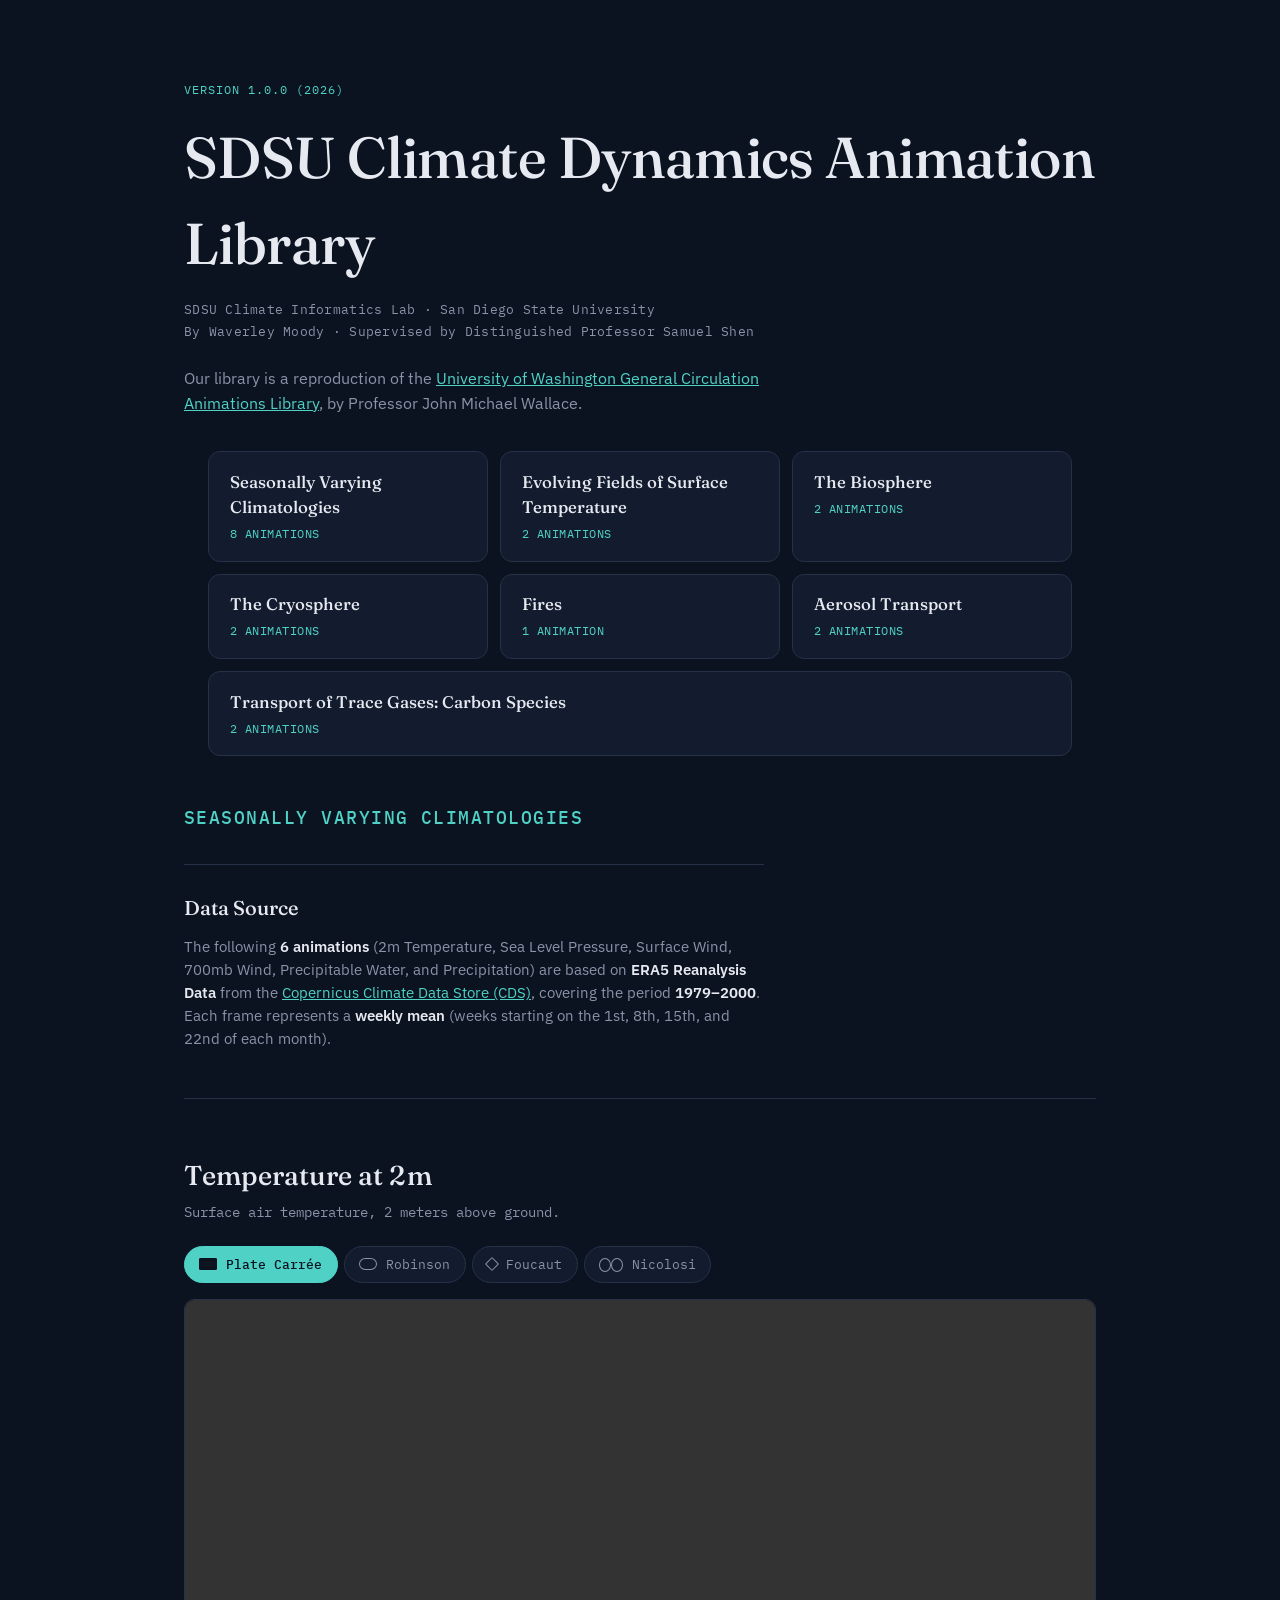
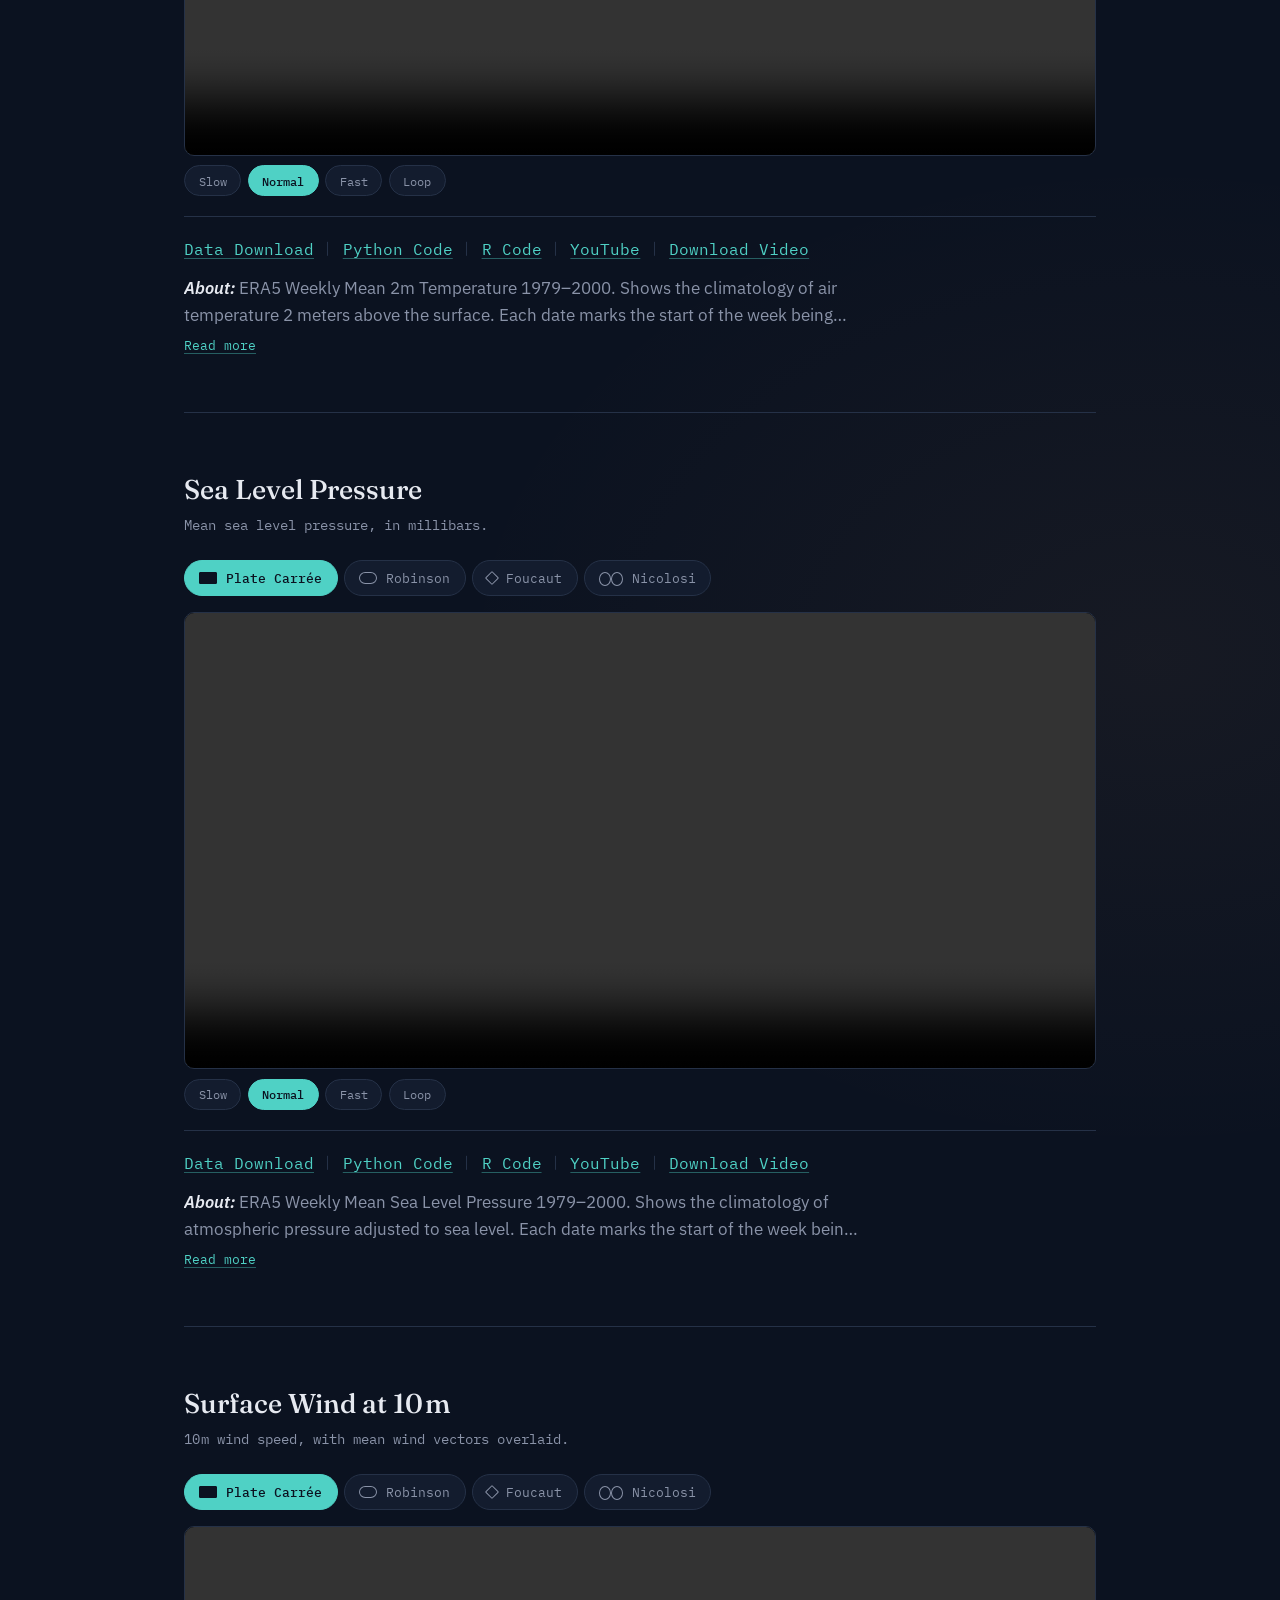
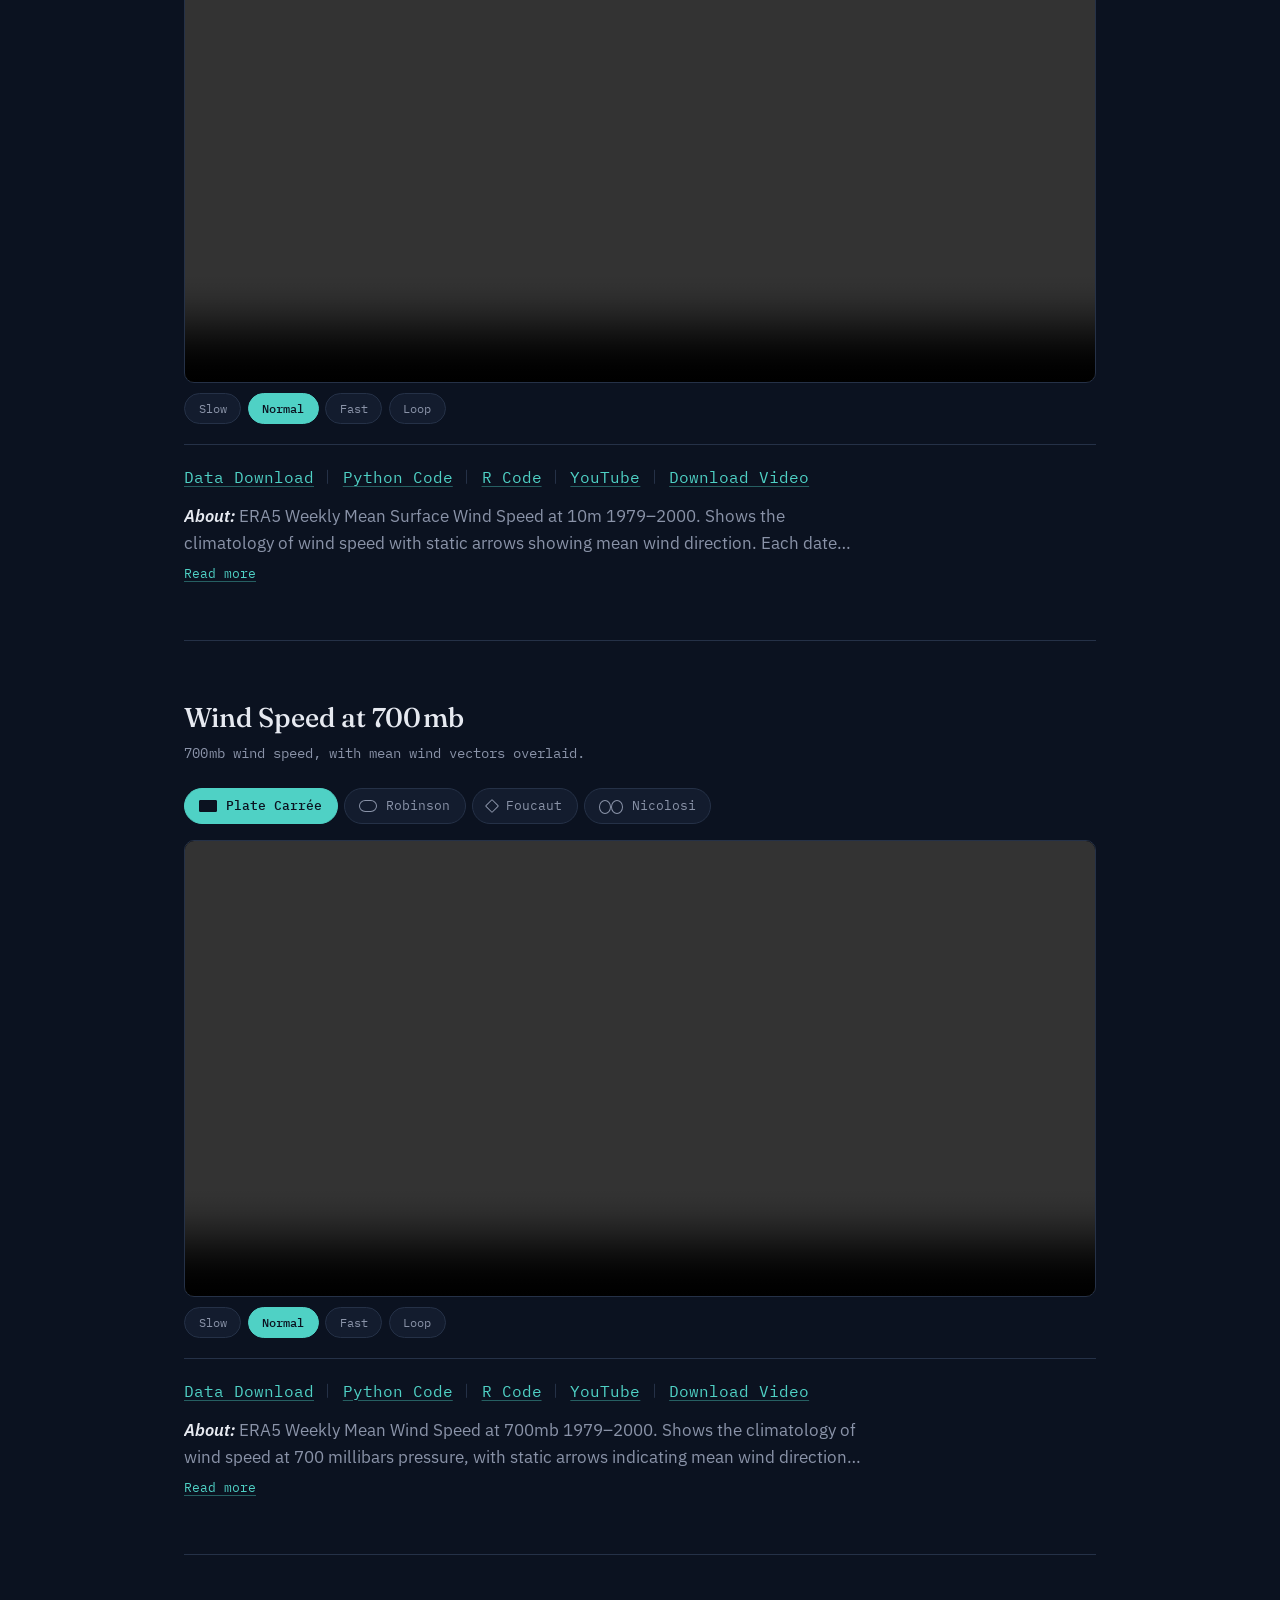
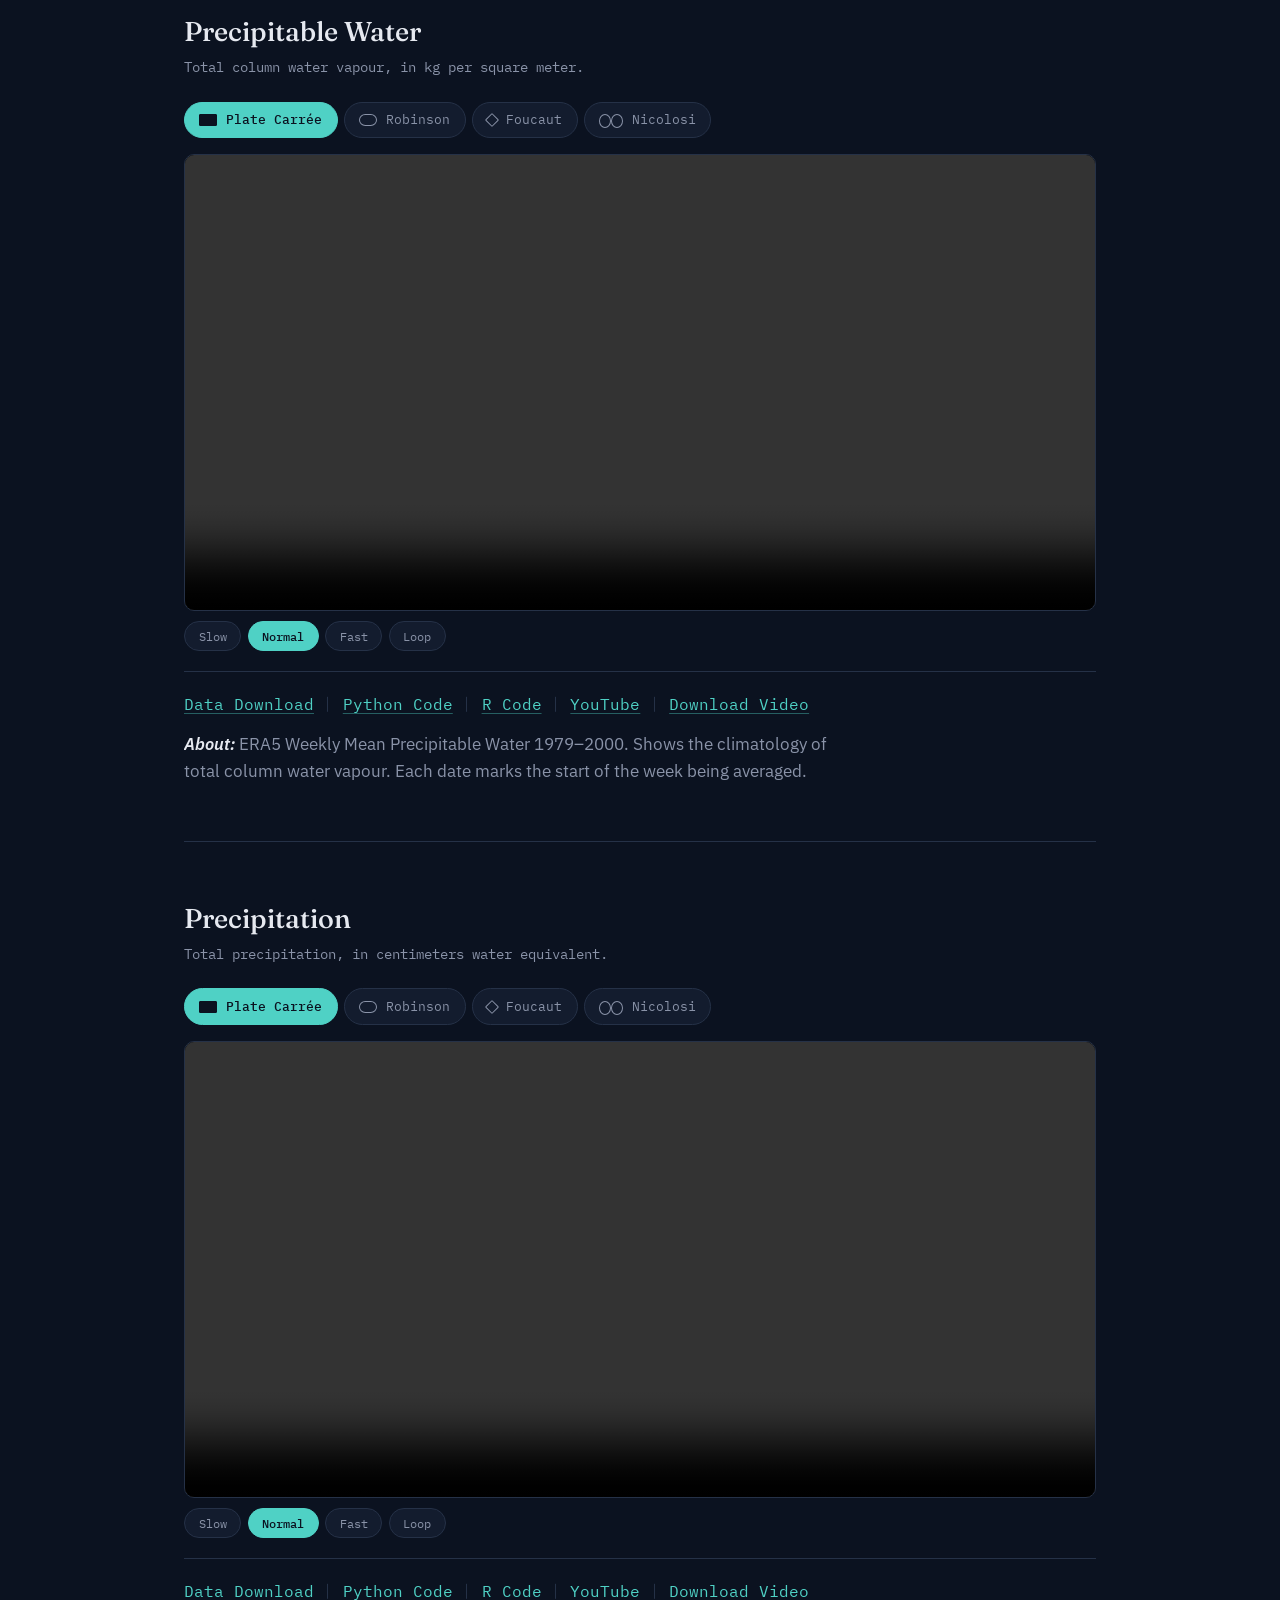
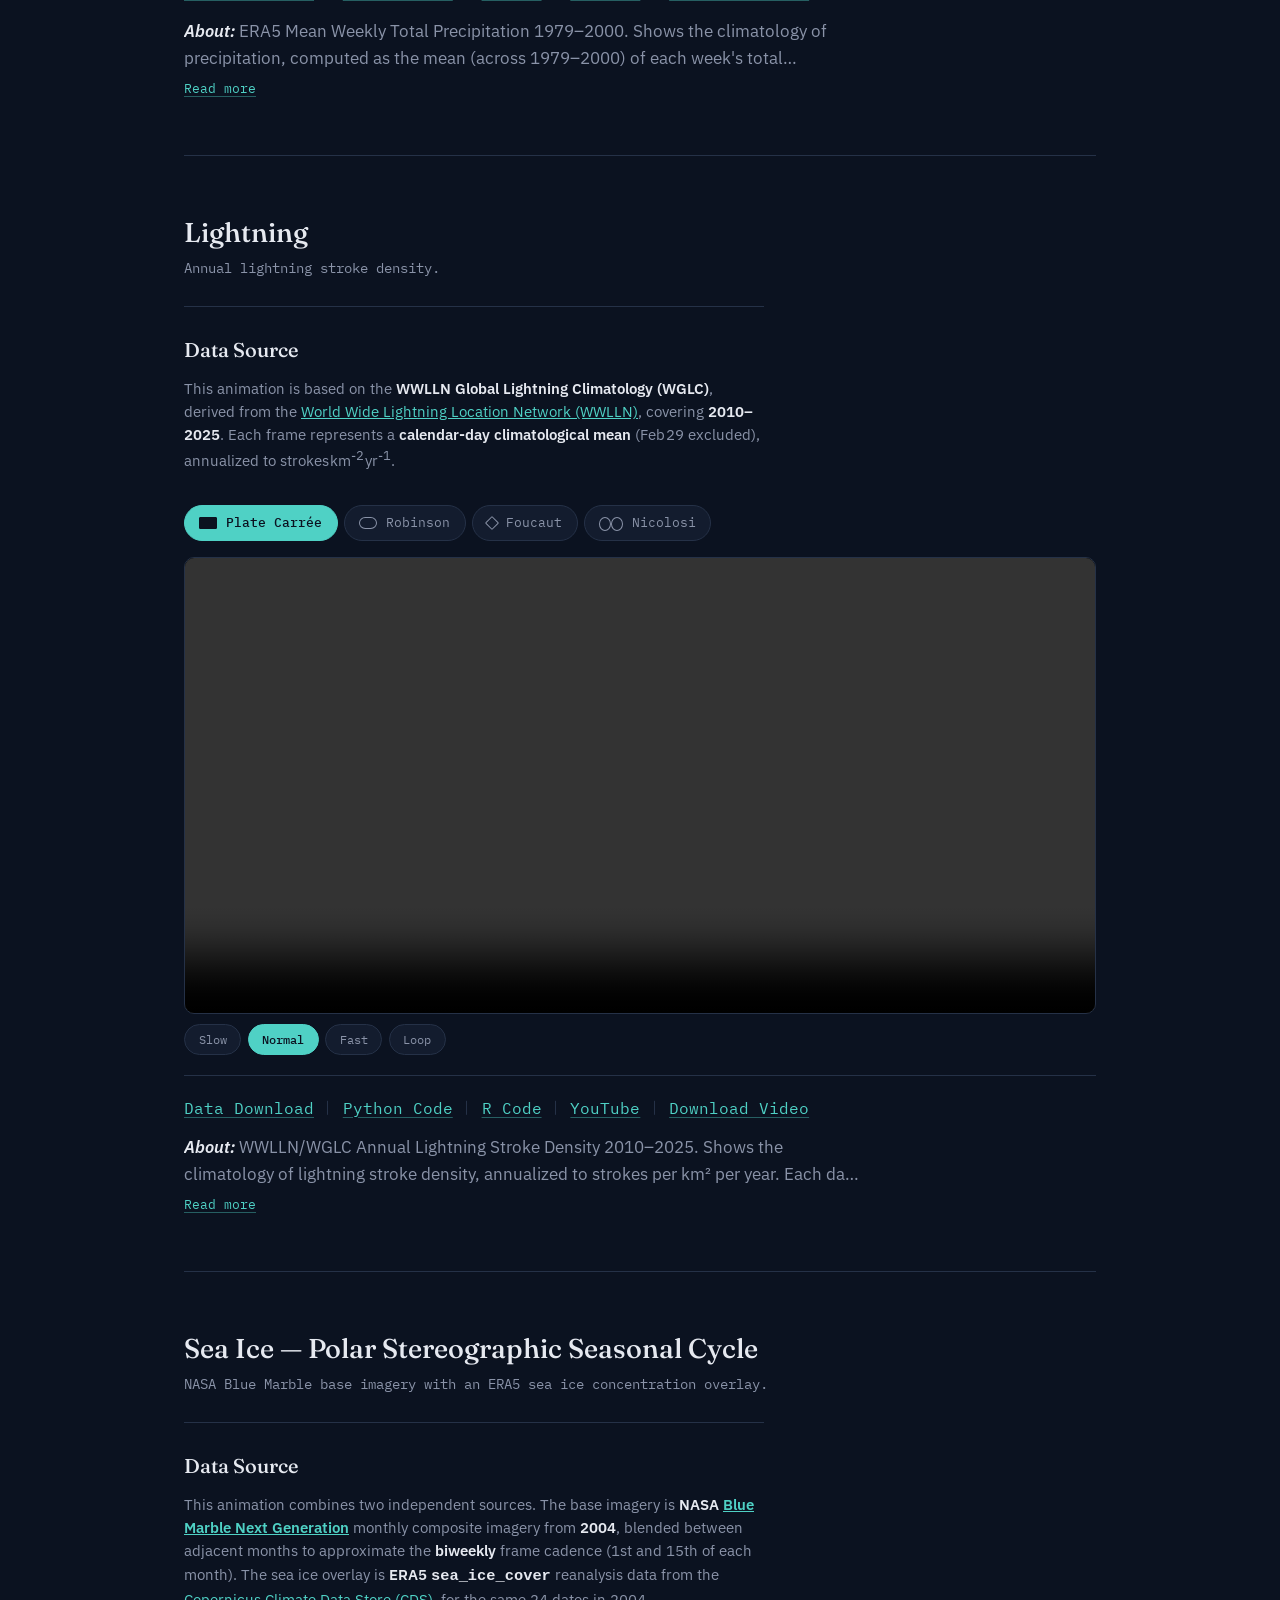
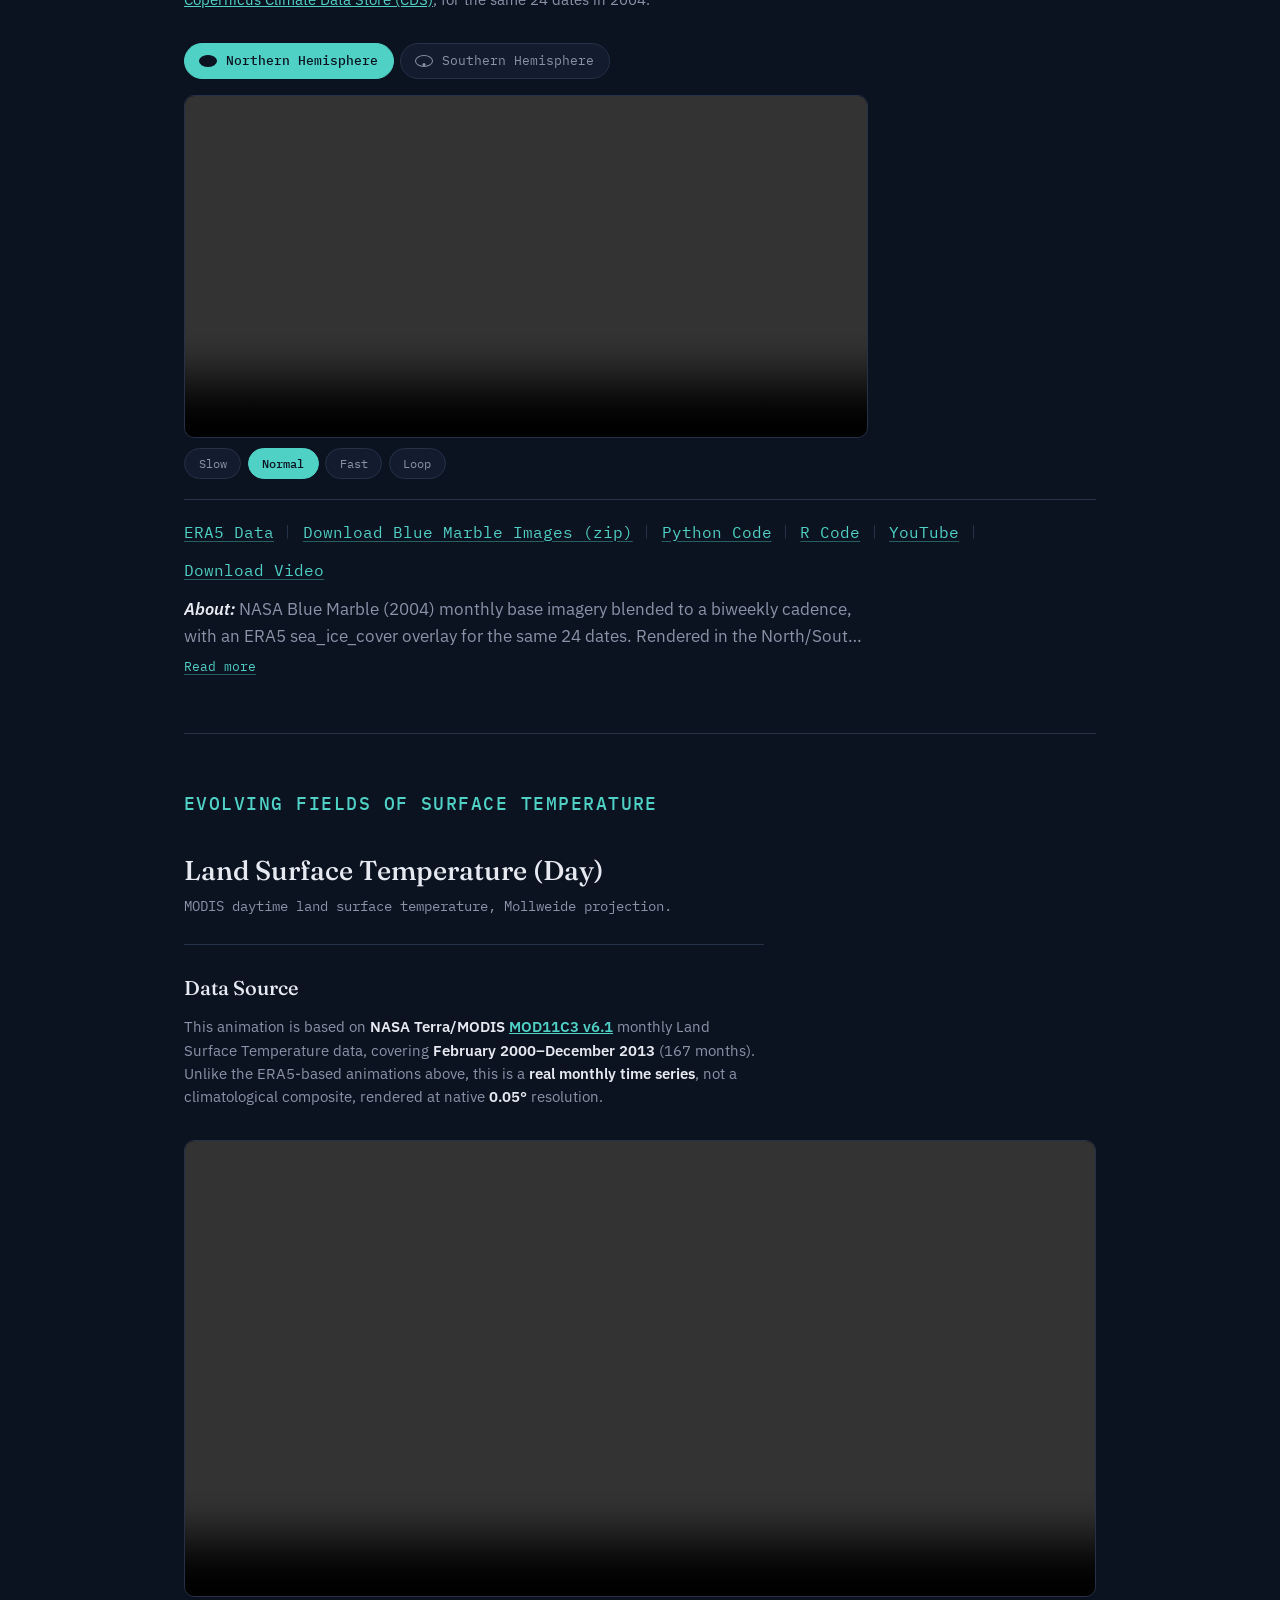
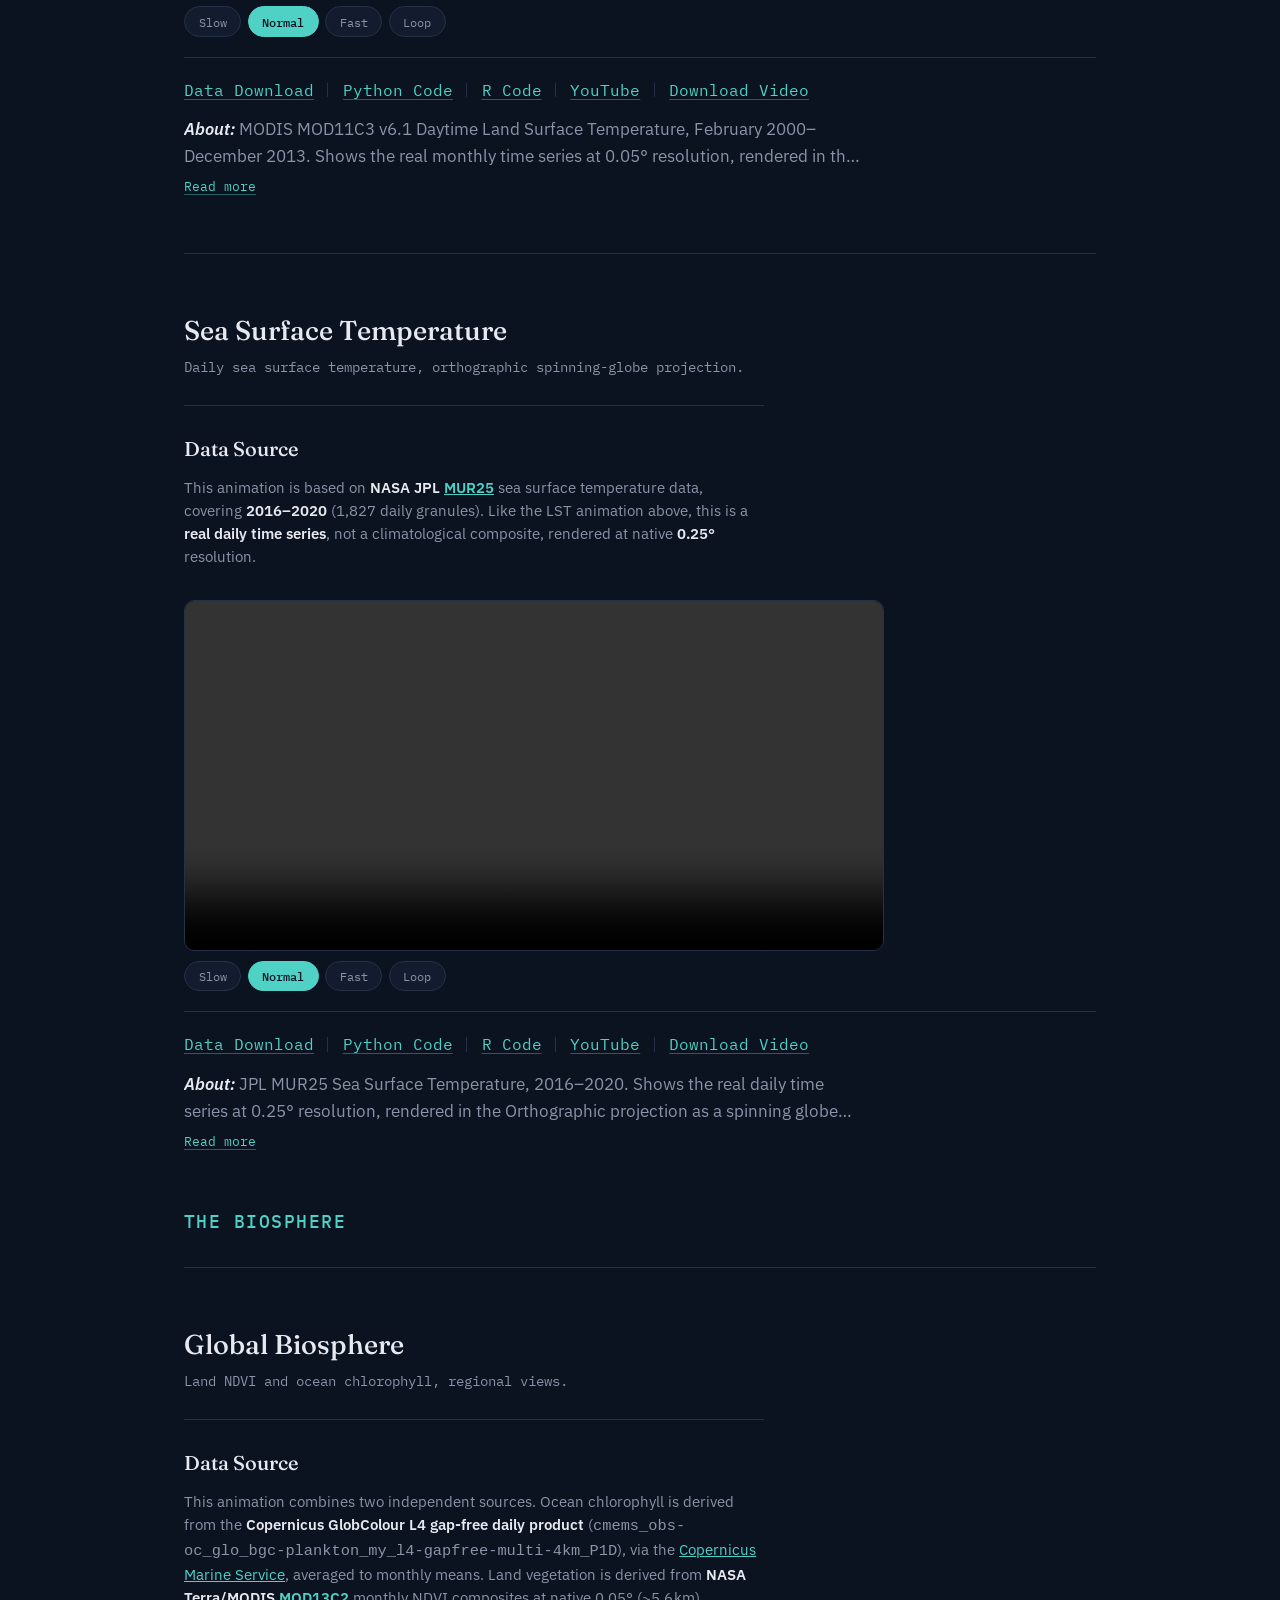
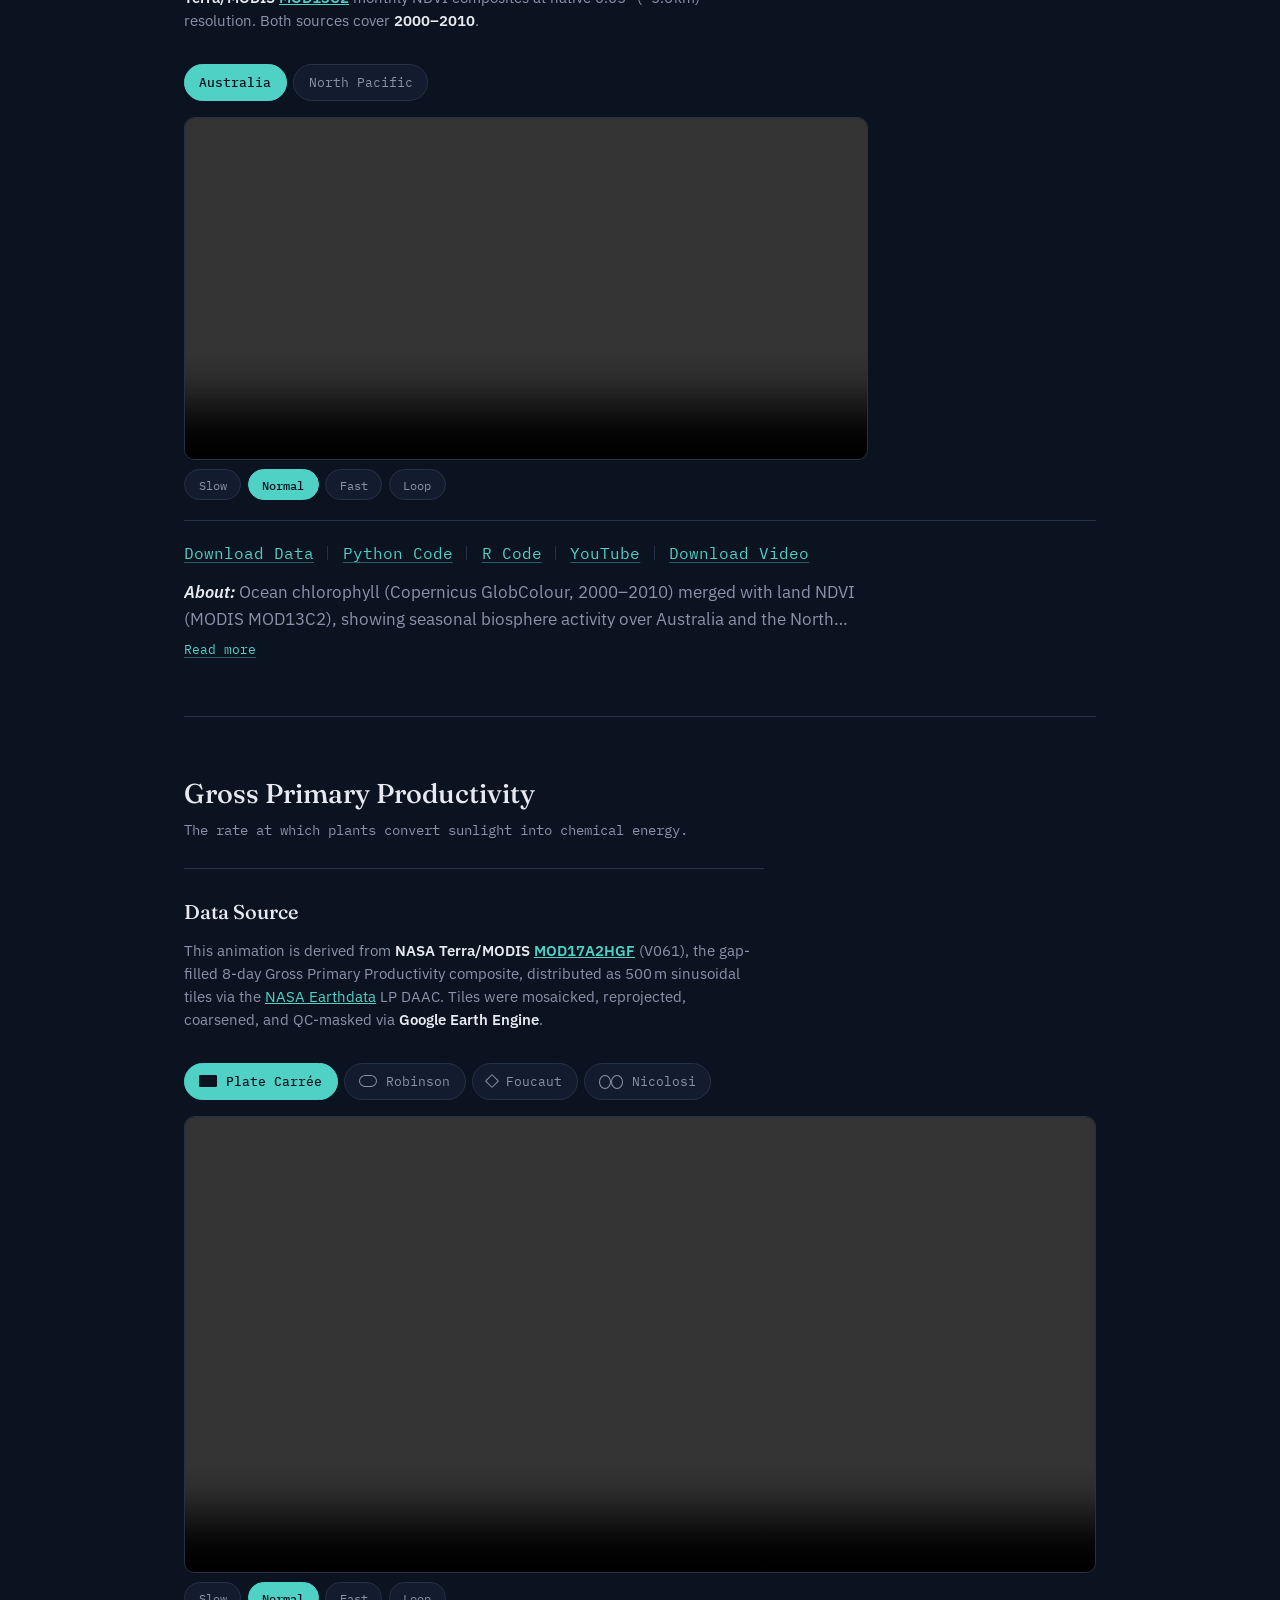
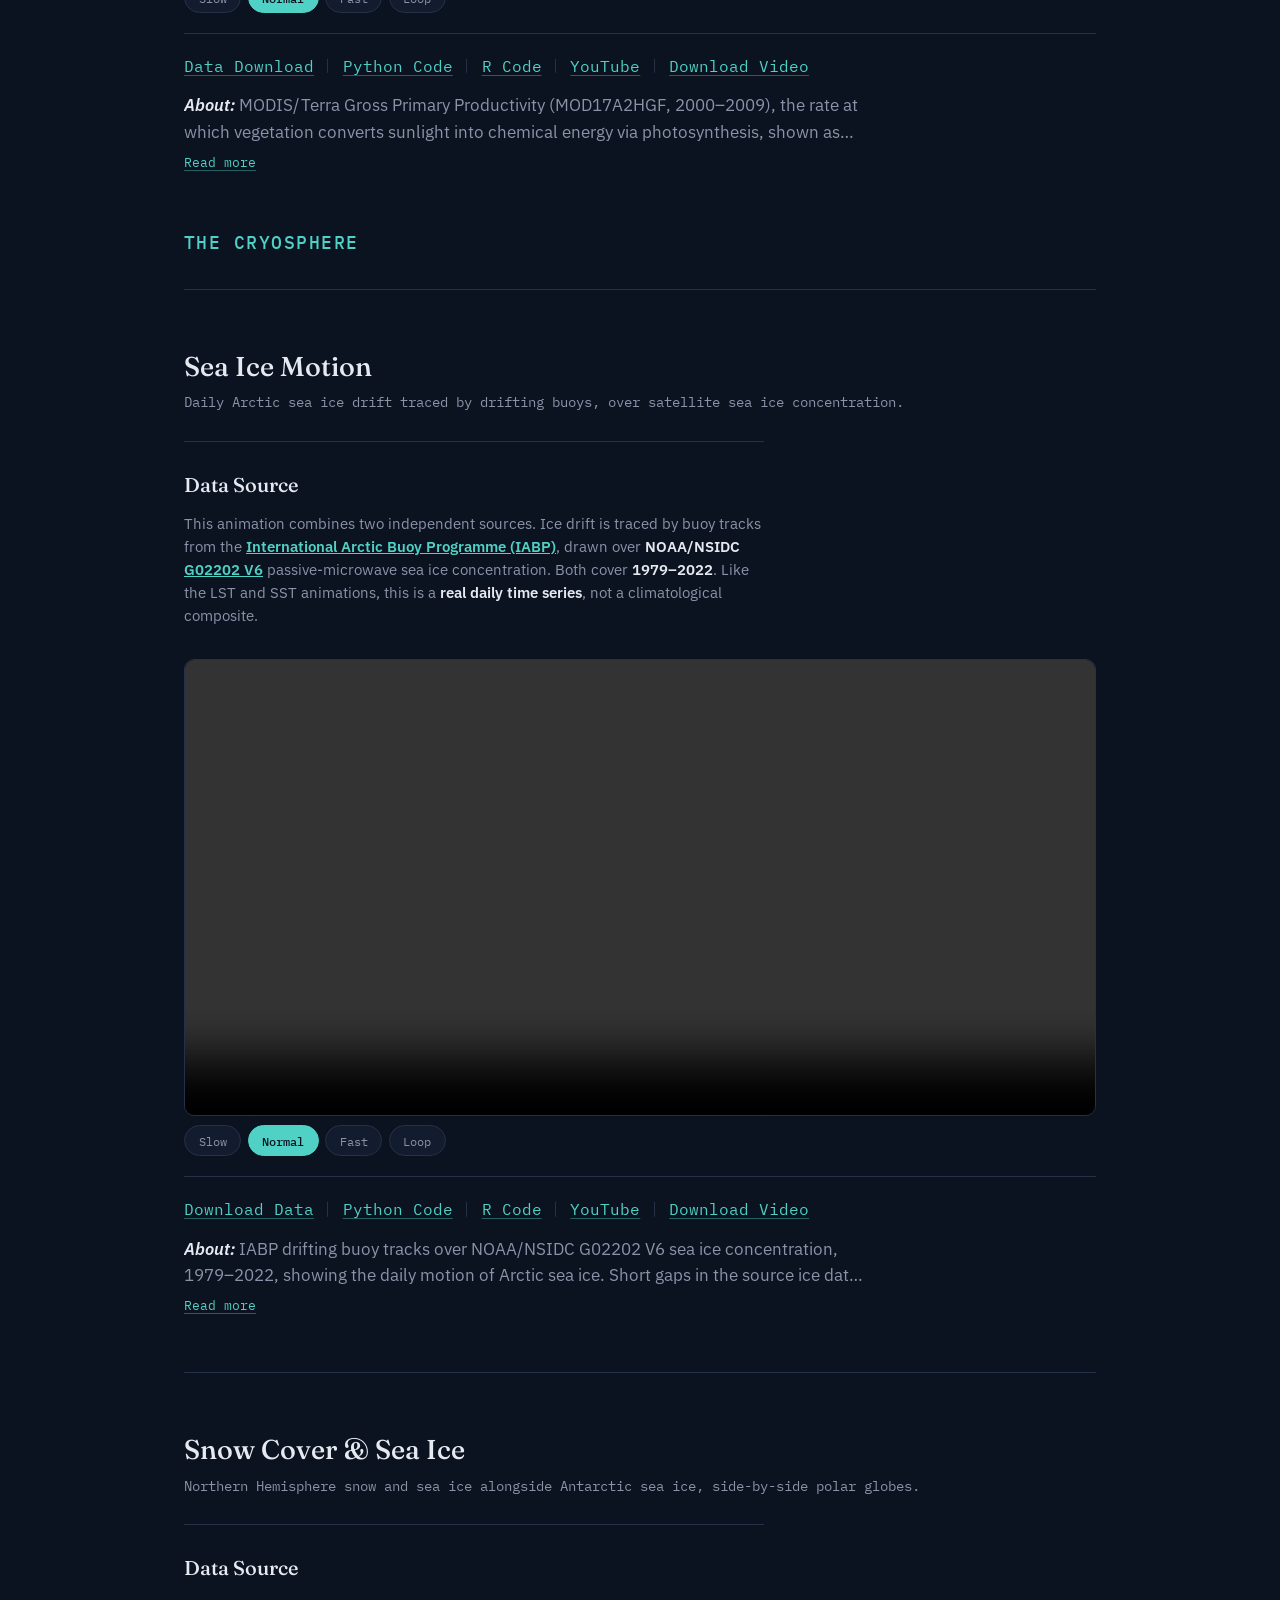
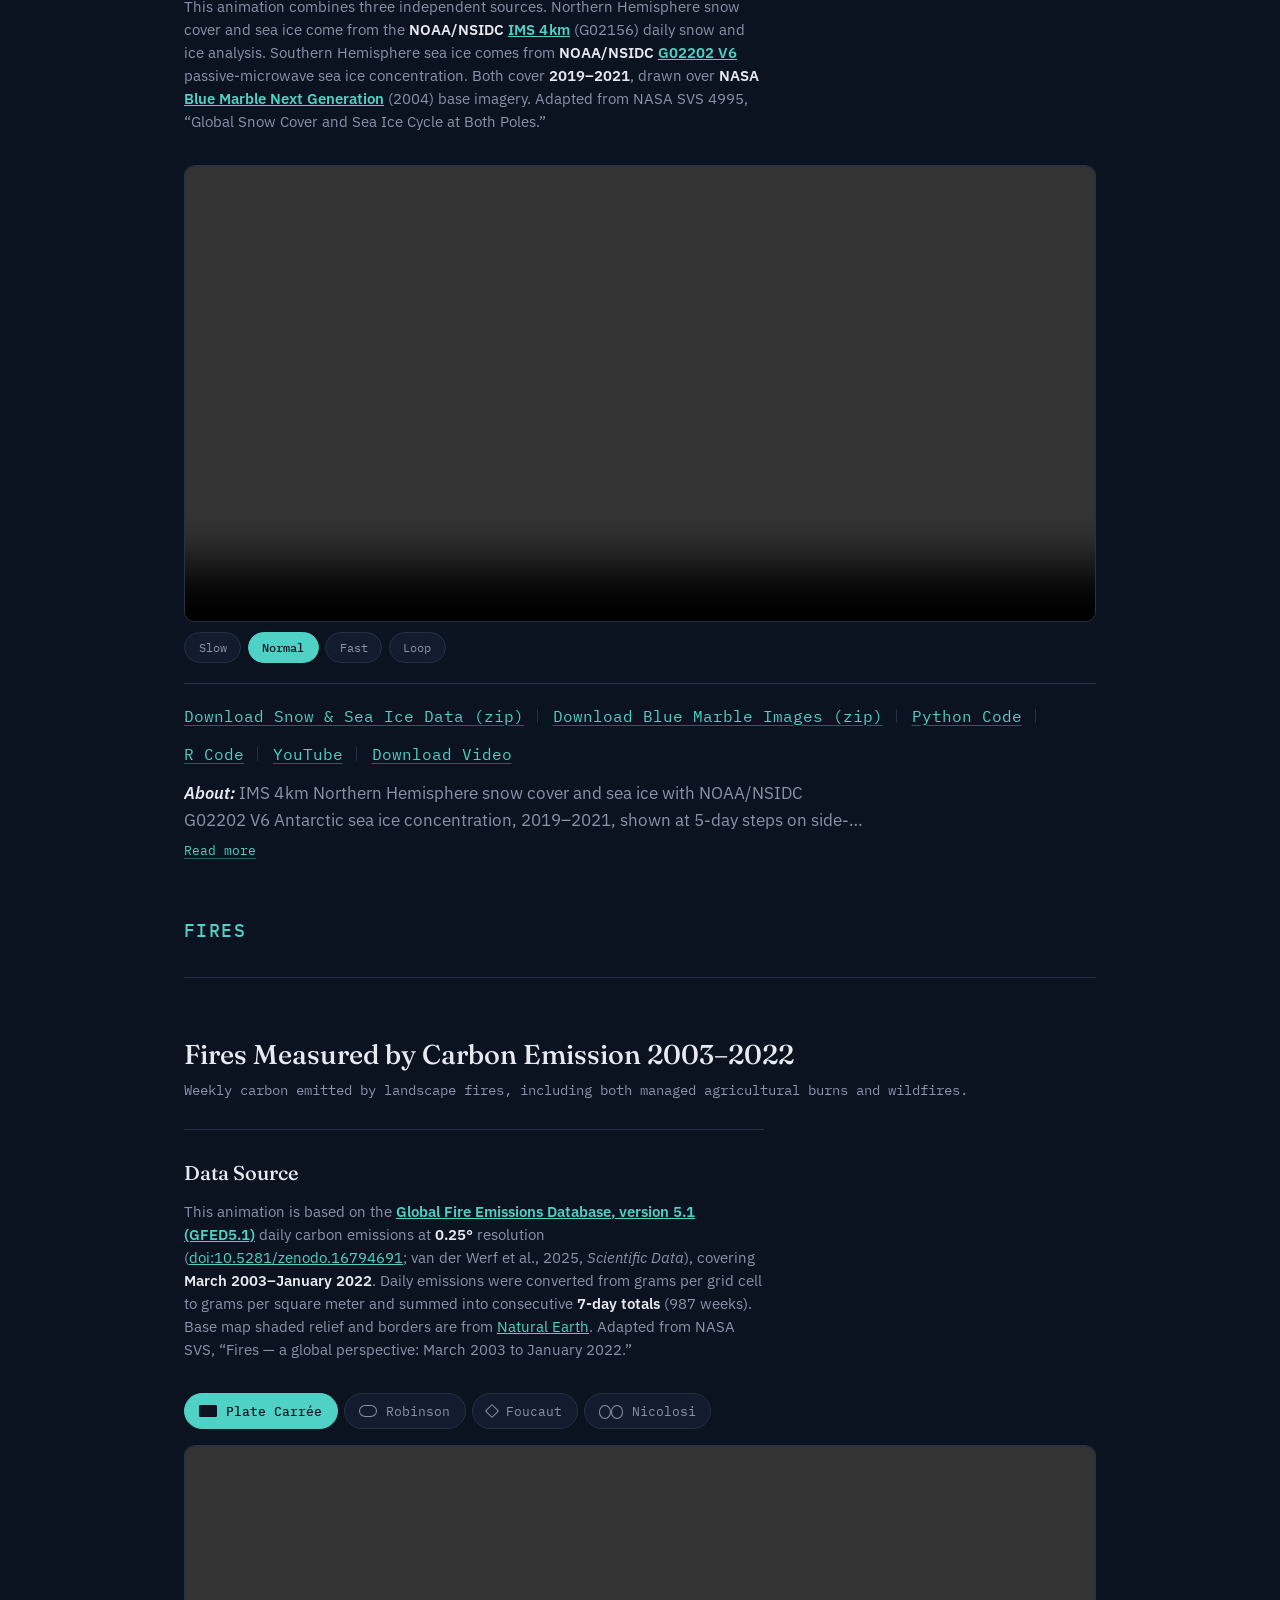
==== docs/index.html @ e5a23bd5 "Add Transport of Trace Gases: Carbon Species section with Arctic CO and CO Dec 2006; placeholders fo" ====
<!DOCTYPE html>
<html lang="en">
<head>
<meta charset="UTF-8">
<meta name="viewport" content="width=device-width, initial-scale=1.0">
<title>SDSU Animation Library</title>
<link rel="preconnect" href="https://fonts.googleapis.com">
<link rel="preconnect" href="https://fonts.gstatic.com" crossorigin>
<link href="https://fonts.googleapis.com/css2?family=Fraunces:opsz,wght@9..144,400;9..144,500;9..144,600&family=IBM+Plex+Mono:wght@400;500&family=IBM+Plex+Sans:wght@400;500&display=swap" rel="stylesheet">
<link rel="stylesheet" href="style.css">
</head>
<body>

<header class="site-header">
  <p class="eyebrow">Version 1.0.0 (2026)</p>
  <h1>SDSU Climate Dynamics Animation Library</h1>
  <p class="credits">
    <span>SDSU Climate Informatics Lab &middot; San Diego State University</span>
    <span>By Waverley Moody &middot; Supervised by Distinguished Professor Samuel Shen</span>
  </p>
  <p class="subhead">
    Our library is a reproduction of the
    <a href="https://animations.atmos.uw.edu/" target="_blank" rel="noopener">University of Washington General Circulation Animations Library</a>,
    by Professor John Michael Wallace.
  </p>

<nav class="toc-nav" aria-label="Animation categories">
  <a href="#cat-climatologies" class="toc-link">
    <span class="toc-link-label">Seasonally Varying Climatologies</span>
    <span class="toc-link-count">8 animations</span>
  </a>
  <a href="#cat-lst" class="toc-link">
    <span class="toc-link-label">Evolving Fields of Surface Temperature</span>
    <span class="toc-link-count">2 animations</span>
  </a>
  <a href="#cat-biosphere" class="toc-link">
    <span class="toc-link-label">The Biosphere</span>
    <span class="toc-link-count">2 animations</span>
  </a>
  <a href="#cat-cryosphere" class="toc-link">
    <span class="toc-link-label">The Cryosphere</span>
    <span class="toc-link-count">2 animations</span>
  </a>
    <a href="#cat-fires" class="toc-link">
    <span class="toc-link-label">Fires</span>
    <span class="toc-link-count">1 animation</span>
  </a>
  <a href="#cat-aerosol" class="toc-link">
    <span class="toc-link-label">Aerosol Transport</span>
    <span class="toc-link-count">2 animations</span>
  </a>
  <a href="#cat-carbon" class="toc-link">
    <span class="toc-link-label">Transport of Trace Gases: Carbon Species</span>
    <span class="toc-link-count">2 animations</span>
  </a>
</nav>

  <div class="category-heading" id="cat-climatologies">
    <h2>Seasonally Varying Climatologies</h2>
  </div>

  <div class="data-source">
    <h2>Data Source</h2>
    <p>
      The following <strong>6 animations</strong> (2m Temperature, Sea Level Pressure, Surface Wind,
      700mb Wind, Precipitable Water, and Precipitation) are based on <strong>ERA5 Reanalysis Data</strong> from the
      <a href="https://cds.climate.copernicus.eu/" target="_blank" rel="noopener">Copernicus Climate Data Store (CDS)</a>,
      covering the period <strong>1979&ndash;2000</strong>. Each frame represents a
      <strong>weekly mean</strong> (weeks starting on the 1st, 8th, 15th, and 22nd of each month).
    </p>
  </div>
</header>


<main>

  <!-- ══════════════════════ 2M TEMPERATURE ══════════════════════ -->
  <section class="variable-section" id="temp" data-section="temp">
    <div class="section-heading">
      <h2>Temperature at 2&#8202;m</h2>
      <p class="section-note">Surface air temperature, 2 meters above ground.</p>
    </div>

    <div class="tabs" role="tablist" aria-label="2m temperature projection">
      <button class="tab is-active" data-projection="platecarree" role="tab" aria-selected="true">
        <span class="tab-icon proj-icon-platecarree" aria-hidden="true"></span>
        Plate Carr&eacute;e
      </button>
      <button class="tab" data-projection="robinson" role="tab" aria-selected="false">
        <span class="tab-icon proj-icon-robinson" aria-hidden="true"></span>
        Robinson
      </button>
      <button class="tab" data-projection="foucaut" role="tab" aria-selected="false">
        <span class="tab-icon proj-icon-mercator" aria-hidden="true"></span>
        Foucaut
      </button>
      <button class="tab" data-projection="nicolosi" role="tab" aria-selected="false">
        <span class="tab-icon proj-icon-doublehemisphere" aria-hidden="true"></span>
        Nicolosi
      </button>
    </div>

    <div class="panels">
      <div class="panel is-active" data-projection="platecarree">
        <video controls muted playsinline poster="">
          <source src="videos/2m_temperature_climatology.mp4" type="video/mp4">
          Your browser doesn't support embedded video. You can download the file directly instead.
        </video>
        <div class="speed-controls">
          <button class="speed-btn" data-speed="0.25">Slow</button>
          <button class="speed-btn is-active" data-speed="1">Normal</button>
          <button class="speed-btn" data-speed="2">Fast</button>
          <button class="loop-btn" data-loop-toggle type="button" aria-pressed="false">Loop</button>
        </div>
      </div>
      <div class="panel" data-projection="robinson">
        <video controls muted playsinline poster="">
          <source src="videos/2m_temperature_climatology_robinson.mp4" type="video/mp4">
          Your browser doesn't support embedded video. You can download the file directly instead.
        </video>
        <div class="speed-controls">
          <button class="speed-btn" data-speed="0.25">Slow</button>
          <button class="speed-btn is-active" data-speed="1">Normal</button>
          <button class="speed-btn" data-speed="2">Fast</button>
          <button class="loop-btn" data-loop-toggle type="button" aria-pressed="false">Loop</button>
        </div>
      </div>
      <div class="panel" data-projection="foucaut">
        <video controls muted playsinline poster="">
          <source src="videos/2m_temperature_climatology_foucaut.mp4" type="video/mp4">
          Your browser doesn't support embedded video. You can download the file directly instead.
        </video>
        <div class="speed-controls">
          <button class="speed-btn" data-speed="0.25">Slow</button>
          <button class="speed-btn is-active" data-speed="1">Normal</button>
          <button class="speed-btn" data-speed="2">Fast</button>
          <button class="loop-btn" data-loop-toggle type="button" aria-pressed="false">Loop</button>
        </div>
      </div>
      <div class="panel" data-projection="nicolosi">
        <video controls muted playsinline poster="">
          <source src="videos/2m_temperature_climatology_nicolosi.mp4" type="video/mp4">
          Your browser doesn't support embedded video. You can download the file directly instead.
        </video>
        <div class="speed-controls">
          <button class="speed-btn" data-speed="0.25">Slow</button>
          <button class="speed-btn is-active" data-speed="1">Normal</button>
          <button class="speed-btn" data-speed="2">Fast</button>
          <button class="loop-btn" data-loop-toggle type="button" aria-pressed="false">Loop</button>
        </div>
      </div>
    </div>
    <div class="animation-meta">
      <div class="meta-links">
        <a href="https://github.com/WaverleyMoody/climate-animations/releases/download/climatology_v1.0_data/2m_temp_climatology.nc">Data Download</a>
        <a class="code-link"
           href="https://github.com/WaverleyMoody/climate-animations/blob/main/2m_temperature/scripts/2m_temp_PlateCarree.py"
           data-platecarree="https://github.com/WaverleyMoody/climate-animations/blob/main/2m_temperature/scripts/2m_temp_PlateCarree.py"
           data-robinson="https://github.com/WaverleyMoody/climate-animations/blob/main/2m_temperature/scripts/2m_temp_Robinson.py"
           data-foucaut="https://github.com/WaverleyMoody/climate-animations/blob/main/2m_temperature/scripts/2m_temp_foucaut.py"
           data-nicolosi="https://github.com/WaverleyMoody/climate-animations/blob/main/2m_temperature/scripts/2m_temp_nicolosi.py"
           target="_blank" rel="noopener">Python Code</a>
        <a class="code-link"
           href="https://github.com/WaverleyMoody/climate-animations/blob/main/2m_temperature/scripts/2m_temp_PlateCarree.R"
           data-platecarree="https://github.com/WaverleyMoody/climate-animations/blob/main/2m_temperature/scripts/2m_temp_PlateCarree.R"
           data-robinson="https://github.com/WaverleyMoody/climate-animations/blob/main/2m_temperature/scripts/2m_temp_Robinson.R"
           data-foucaut="https://github.com/WaverleyMoody/climate-animations/blob/main/2m_temperature/scripts/2m_temp_foucaut.R"
           data-nicolosi="https://github.com/WaverleyMoody/climate-animations/blob/main/2m_temperature/scripts/2m_temp_nicolosi.R"
           target="_blank" rel="noopener">R Code</a>
        <a class="youtube-link"

           href="https://youtu.be/xYqycb8DO84"

           data-platecarree="https://youtu.be/xYqycb8DO84"

           data-robinson="https://youtu.be/tWcs-9oLN5g"

           data-foucaut="https://youtu.be/IRoftJwBmek"

           data-nicolosi="https://youtu.be/6L7YMOkQ8Bw"

           target="_blank" rel="noopener">YouTube</a>
        <a class="video-download" href="#" download>Download Video</a>
      </div>
      <div class="meta-about-wrap">
        <p class="meta-about"><strong>About:</strong> ERA5 Weekly Mean 2m Temperature 1979&ndash;2000. Shows the climatology of air temperature 2 meters above the surface. Each date marks the start of the week being averaged.</p>
        <button class="meta-about-toggle" type="button">Read more</button>
      </div>
    </div>
  </section>

  <!-- ══════════════════════ SEA LEVEL PRESSURE ══════════════════════ -->
  <section class="variable-section" id="slp" data-section="slp">
    <div class="section-heading">
      <h2>Sea Level Pressure</h2>
      <p class="section-note">Mean sea level pressure, in millibars.</p>
    </div>

    <div class="tabs" role="tablist" aria-label="sea level pressure projection">
      <button class="tab is-active" data-projection="platecarree" role="tab" aria-selected="true">
        <span class="tab-icon proj-icon-platecarree" aria-hidden="true"></span>
        Plate Carr&eacute;e
      </button>
      <button class="tab" data-projection="robinson" role="tab" aria-selected="false">
        <span class="tab-icon proj-icon-robinson" aria-hidden="true"></span>
        Robinson
      </button>
      <button class="tab" data-projection="foucaut" role="tab" aria-selected="false">
        <span class="tab-icon proj-icon-mercator" aria-hidden="true"></span>
        Foucaut
      </button>
      <button class="tab" data-projection="nicolosi" role="tab" aria-selected="false">
        <span class="tab-icon proj-icon-doublehemisphere" aria-hidden="true"></span>
        Nicolosi
      </button>
    </div>

    <div class="panels">
      <div class="panel is-active" data-projection="platecarree">
        <video controls muted playsinline poster="">
          <source src="videos/slp_climatology.mp4" type="video/mp4">
          Your browser doesn't support embedded video. You can download the file directly instead.
        </video>
        <div class="speed-controls">
          <button class="speed-btn" data-speed="0.25">Slow</button>
          <button class="speed-btn is-active" data-speed="1">Normal</button>
          <button class="speed-btn" data-speed="2">Fast</button>
          <button class="loop-btn" data-loop-toggle type="button" aria-pressed="false">Loop</button>
        </div>
      </div>
      <div class="panel" data-projection="robinson">
        <video controls muted playsinline poster="">
          <source src="videos/slp_climatology_robinson.mp4" type="video/mp4">
          Your browser doesn't support embedded video. You can download the file directly instead.
        </video>
        <div class="speed-controls">
          <button class="speed-btn" data-speed="0.25">Slow</button>
          <button class="speed-btn is-active" data-speed="1">Normal</button>
          <button class="speed-btn" data-speed="2">Fast</button>
          <button class="loop-btn" data-loop-toggle type="button" aria-pressed="false">Loop</button>
        </div>
      </div>
      <div class="panel" data-projection="foucaut">
        <video controls muted playsinline poster="">
          <source src="videos/slp_climatology_foucaut.mp4" type="video/mp4">
          Your browser doesn't support embedded video. You can download the file directly instead.
        </video>
        <div class="speed-controls">
          <button class="speed-btn" data-speed="0.25">Slow</button>
          <button class="speed-btn is-active" data-speed="1">Normal</button>
          <button class="speed-btn" data-speed="2">Fast</button>
          <button class="loop-btn" data-loop-toggle type="button" aria-pressed="false">Loop</button>
        </div>
      </div>
      <div class="panel" data-projection="nicolosi">
        <video controls muted playsinline poster="">
          <source src="videos/slp_climatology_nicolosi.mp4" type="video/mp4">
          Your browser doesn't support embedded video. You can download the file directly instead.
        </video>
        <div class="speed-controls">
          <button class="speed-btn" data-speed="0.25">Slow</button>
          <button class="speed-btn is-active" data-speed="1">Normal</button>
          <button class="speed-btn" data-speed="2">Fast</button>
          <button class="loop-btn" data-loop-toggle type="button" aria-pressed="false">Loop</button>
        </div>
      </div>
    </div>
    <div class="animation-meta">
      <div class="meta-links">
        <a href="https://github.com/WaverleyMoody/climate-animations/releases/download/climatology_v1.0_data/slp_climatology.nc">Data Download</a>
        <a class="code-link"
           href="https://github.com/WaverleyMoody/climate-animations/blob/main/sea_level_pressure/scripts/SLP_platecarree.py"
           data-platecarree="https://github.com/WaverleyMoody/climate-animations/blob/main/sea_level_pressure/scripts/SLP_platecarree.py"
           data-robinson="https://github.com/WaverleyMoody/climate-animations/blob/main/sea_level_pressure/scripts/SLP_robinson.py"
           data-foucaut="https://github.com/WaverleyMoody/climate-animations/blob/main/sea_level_pressure/scripts/SLP_foucaut.py"
           data-nicolosi="https://github.com/WaverleyMoody/climate-animations/blob/main/sea_level_pressure/scripts/SLP_nicolosi.py"
           target="_blank" rel="noopener">Python Code</a>
        <a class="code-link"
           href="https://github.com/WaverleyMoody/climate-animations/blob/main/sea_level_pressure/scripts/SLP_platecarree.R"
           data-platecarree="https://github.com/WaverleyMoody/climate-animations/blob/main/sea_level_pressure/scripts/SLP_platecarree.R"
           data-robinson="https://github.com/WaverleyMoody/climate-animations/blob/main/sea_level_pressure/scripts/SLP_robinson.R"
           data-foucaut="https://github.com/WaverleyMoody/climate-animations/blob/main/sea_level_pressure/scripts/SLP_foucaut.R"
           data-nicolosi="https://github.com/WaverleyMoody/climate-animations/blob/main/sea_level_pressure/scripts/SLP_nicolosi.R"
           target="_blank" rel="noopener">R Code</a>
        <a class="youtube-link"

           href="https://youtu.be/vV2EgcFijgo"

           data-platecarree="https://youtu.be/vV2EgcFijgo"

           data-robinson="https://youtu.be/Cw6U8xD_M7I"

           data-foucaut="https://youtu.be/IQe3a9Y_Aic"

           data-nicolosi="https://youtu.be/L2eO81jxI-g"

           target="_blank" rel="noopener">YouTube</a>
        <a class="video-download" href="#" download>Download Video</a>
      </div>
      <div class="meta-about-wrap">
        <p class="meta-about"><strong>About:</strong> ERA5 Weekly Mean Sea Level Pressure 1979&ndash;2000. Shows the climatology of atmospheric pressure adjusted to sea level. Each date marks the start of the week being averaged.</p>
        <button class="meta-about-toggle" type="button">Read more</button>
      </div>
    </div>
  </section>

  <!-- ══════════════════════ WIND SPEED 10M ══════════════════════ -->
  <section class="variable-section" id="wind" data-section="wind">
    <div class="section-heading">
      <h2>Surface Wind at 10&#8202;m</h2>
      <p class="section-note">10&#8202;m wind speed, with mean wind vectors overlaid.</p>
    </div>

    <div class="tabs" role="tablist" aria-label="wind speed projection">
      <button class="tab is-active" data-projection="platecarree" role="tab" aria-selected="true">
        <span class="tab-icon proj-icon-platecarree" aria-hidden="true"></span>
        Plate Carr&eacute;e
      </button>
      <button class="tab" data-projection="robinson" role="tab" aria-selected="false">
        <span class="tab-icon proj-icon-robinson" aria-hidden="true"></span>
        Robinson
      </button>
      <button class="tab" data-projection="foucaut" role="tab" aria-selected="false">
        <span class="tab-icon proj-icon-mercator" aria-hidden="true"></span>
        Foucaut
      </button>
      <button class="tab" data-projection="nicolosi" role="tab" aria-selected="false">
        <span class="tab-icon proj-icon-doublehemisphere" aria-hidden="true"></span>
        Nicolosi
      </button>
    </div>

    <div class="panels">
      <div class="panel is-active" data-projection="platecarree">
        <video controls muted playsinline poster="">
          <source src="videos/wind_climatology.mp4" type="video/mp4">
          Your browser doesn't support embedded video. You can download the file directly instead.
        </video>
        <div class="speed-controls">
          <button class="speed-btn" data-speed="0.25">Slow</button>
          <button class="speed-btn is-active" data-speed="1">Normal</button>
          <button class="speed-btn" data-speed="2">Fast</button>
          <button class="loop-btn" data-loop-toggle type="button" aria-pressed="false">Loop</button>
        </div>
      </div>
      <div class="panel" data-projection="robinson">
        <video controls muted playsinline poster="">
          <source src="videos/wind_climatology_robinson.mp4" type="video/mp4">
          Your browser doesn't support embedded video. You can download the file directly instead.
        </video>
        <div class="speed-controls">
          <button class="speed-btn" data-speed="0.25">Slow</button>
          <button class="speed-btn is-active" data-speed="1">Normal</button>
          <button class="speed-btn" data-speed="2">Fast</button>
          <button class="loop-btn" data-loop-toggle type="button" aria-pressed="false">Loop</button>
        </div>
      </div>
      <div class="panel" data-projection="foucaut">
        <video controls muted playsinline poster="">
          <source src="videos/wind_climatology_foucaut.mp4" type="video/mp4">
          Your browser doesn't support embedded video. You can download the file directly instead.
        </video>
        <div class="speed-controls">
          <button class="speed-btn" data-speed="0.25">Slow</button>
          <button class="speed-btn is-active" data-speed="1">Normal</button>
          <button class="speed-btn" data-speed="2">Fast</button>
          <button class="loop-btn" data-loop-toggle type="button" aria-pressed="false">Loop</button>
        </div>
      </div>
      <div class="panel" data-projection="nicolosi">
        <video controls muted playsinline poster="">
          <source src="videos/wind_climatology_nicolosi.mp4" type="video/mp4">
          Your browser doesn't support embedded video. You can download the file directly instead.
        </video>
        <div class="speed-controls">
          <button class="speed-btn" data-speed="0.25">Slow</button>
          <button class="speed-btn is-active" data-speed="1">Normal</button>
          <button class="speed-btn" data-speed="2">Fast</button>
          <button class="loop-btn" data-loop-toggle type="button" aria-pressed="false">Loop</button>
        </div>
      </div>
    </div>
    <div class="animation-meta">
      <div class="meta-links">
        <a href="https://github.com/WaverleyMoody/climate-animations/releases/download/climatology_v1.0_data/wind_climatology.nc">Data Download</a>
        <a class="code-link"
           href="https://github.com/WaverleyMoody/climate-animations/blob/main/wind_speed/scripts/wind_speed_platecarree.py"
           data-platecarree="https://github.com/WaverleyMoody/climate-animations/blob/main/wind_speed/scripts/wind_speed_platecarree.py"
           data-robinson="https://github.com/WaverleyMoody/climate-animations/blob/main/wind_speed/scripts/wind_speed_robinson.py"
           data-foucaut="https://github.com/WaverleyMoody/climate-animations/blob/main/wind_speed/scripts/wind_speed_foucaut.py"
           data-nicolosi="https://github.com/WaverleyMoody/climate-animations/blob/main/wind_speed/scripts/wind_speed_nicolosi.py"
           target="_blank" rel="noopener">Python Code</a>
        <a class="code-link"
           href="https://github.com/WaverleyMoody/climate-animations/blob/main/wind_speed/scripts/wind_speed_platecarree.R"
           data-platecarree="https://github.com/WaverleyMoody/climate-animations/blob/main/wind_speed/scripts/wind_speed_platecarree.R"
           data-robinson="https://github.com/WaverleyMoody/climate-animations/blob/main/wind_speed/scripts/wind_speed_robinson.R"
           data-foucaut="https://github.com/WaverleyMoody/climate-animations/blob/main/wind_speed/scripts/wind_speed_foucaut.R"
           data-nicolosi="https://github.com/WaverleyMoody/climate-animations/blob/main/wind_speed/scripts/wind_speed_nicolosi.R"
           target="_blank" rel="noopener">R Code</a>
        <a class="youtube-link"

           href="https://youtu.be/Zp5D-OuS00s"

           data-platecarree="https://youtu.be/Zp5D-OuS00s"

           data-robinson="https://youtu.be/yCtaqBJ6Avc"

           data-foucaut="https://youtu.be/rM-09yWXYY8"

           data-nicolosi="https://youtu.be/ft8sRD6w_Jk"

           target="_blank" rel="noopener">YouTube</a>
        <a class="video-download" href="#" download>Download Video</a>
      </div>
      <div class="meta-about-wrap">
        <p class="meta-about"><strong>About:</strong> ERA5 Weekly Mean Surface Wind Speed at 10m 1979&ndash;2000. Shows the climatology of wind speed with static arrows showing mean wind direction. Each date marks the start of the week being averaged.</p>
        <button class="meta-about-toggle" type="button">Read more</button>
      </div>
    </div>
  </section>

  <!-- ══════════════════════ WIND SPEED 700MB ══════════════════════ -->
  <section class="variable-section" id="wind700" data-section="wind700">
    <div class="section-heading">
      <h2>Wind Speed at 700&#8202;mb</h2>
      <p class="section-note">700&#8202;mb wind speed, with mean wind vectors overlaid.</p>
    </div>

    <div class="tabs" role="tablist" aria-label="700mb wind speed projection">
      <button class="tab is-active" data-projection="platecarree" role="tab" aria-selected="true">
        <span class="tab-icon proj-icon-platecarree" aria-hidden="true"></span>
        Plate Carr&eacute;e
      </button>
      <button class="tab" data-projection="robinson" role="tab" aria-selected="false">
        <span class="tab-icon proj-icon-robinson" aria-hidden="true"></span>
        Robinson
      </button>
      <button class="tab" data-projection="foucaut" role="tab" aria-selected="false">
        <span class="tab-icon proj-icon-mercator" aria-hidden="true"></span>
        Foucaut
      </button>
      <button class="tab" data-projection="nicolosi" role="tab" aria-selected="false">
        <span class="tab-icon proj-icon-doublehemisphere" aria-hidden="true"></span>
        Nicolosi
      </button>
    </div>

    <div class="panels">
      <div class="panel is-active" data-projection="platecarree">
        <video controls muted playsinline poster="">
          <source src="videos/wind700_climatology.mp4" type="video/mp4">
          Your browser doesn't support embedded video. You can download the file directly instead.
        </video>
        <div class="speed-controls">
          <button class="speed-btn" data-speed="0.25">Slow</button>
          <button class="speed-btn is-active" data-speed="1">Normal</button>
          <button class="speed-btn" data-speed="2">Fast</button>
          <button class="loop-btn" data-loop-toggle type="button" aria-pressed="false">Loop</button>
        </div>
      </div>
      <div class="panel" data-projection="robinson">
        <video controls muted playsinline poster="">
          <source src="videos/wind700_climatology_robinson.mp4" type="video/mp4">
          Your browser doesn't support embedded video. You can download the file directly instead.
        </video>
        <div class="speed-controls">
          <button class="speed-btn" data-speed="0.25">Slow</button>
          <button class="speed-btn is-active" data-speed="1">Normal</button>
          <button class="speed-btn" data-speed="2">Fast</button>
          <button class="loop-btn" data-loop-toggle type="button" aria-pressed="false">Loop</button>
        </div>
      </div>
      <div class="panel" data-projection="foucaut">
        <video controls muted playsinline poster="">
          <source src="videos/wind700_climatology_foucaut.mp4" type="video/mp4">
          Your browser doesn't support embedded video. You can download the file directly instead.
        </video>
        <div class="speed-controls">
          <button class="speed-btn" data-speed="0.25">Slow</button>
          <button class="speed-btn is-active" data-speed="1">Normal</button>
          <button class="speed-btn" data-speed="2">Fast</button>
          <button class="loop-btn" data-loop-toggle type="button" aria-pressed="false">Loop</button>
        </div>
      </div>
      <div class="panel" data-projection="nicolosi">
        <video controls muted playsinline poster="">
          <source src="videos/wind700_climatology_nicolosi.mp4" type="video/mp4">
          Your browser doesn't support embedded video. You can download the file directly instead.
        </video>
        <div class="speed-controls">
          <button class="speed-btn" data-speed="0.25">Slow</button>
          <button class="speed-btn is-active" data-speed="1">Normal</button>
          <button class="speed-btn" data-speed="2">Fast</button>
          <button class="loop-btn" data-loop-toggle type="button" aria-pressed="false">Loop</button>
        </div>
      </div>
    </div>
    <div class="animation-meta">
      <div class="meta-links">
        <a href="https://github.com/WaverleyMoody/climate-animations/releases/download/climatology_v1.1_data/climatology_wind700_48frame.nc">Data Download</a>
        <a class="code-link"
           href="https://github.com/WaverleyMoody/climate-animations/blob/main/wind_700mb/wind700_PlateCarree.py"
           data-platecarree="https://github.com/WaverleyMoody/climate-animations/blob/main/wind_700mb/wind700_PlateCarree.py"
           data-robinson="https://github.com/WaverleyMoody/climate-animations/blob/main/wind_700mb/wind700_Robinson.py"
           data-foucaut="https://github.com/WaverleyMoody/climate-animations/blob/main/wind_700mb/wind700_Foucaut.py"
           data-nicolosi="https://github.com/WaverleyMoody/climate-animations/blob/main/wind_700mb/wind700_Nicolosi.py"
           target="_blank" rel="noopener">Python Code</a>
        <a class="code-link"
           href="https://github.com/WaverleyMoody/climate-animations/blob/main/wind_700mb/wind700_PlateCarree.R"
           data-platecarree="https://github.com/WaverleyMoody/climate-animations/blob/main/wind_700mb/wind700_PlateCarree.R"
           data-robinson="https://github.com/WaverleyMoody/climate-animations/blob/main/wind_700mb/wind700_Robinson.R"
           data-foucaut="https://github.com/WaverleyMoody/climate-animations/blob/main/wind_700mb/wind700_Foucaut.R"
           data-nicolosi="https://github.com/WaverleyMoody/climate-animations/blob/main/wind_700mb/wind700_Nicolosi.R"
           target="_blank" rel="noopener">R Code</a>
        <a class="youtube-link"

           href="https://youtu.be/br0IWjPwYUc"

           data-platecarree="https://youtu.be/br0IWjPwYUc"

           data-robinson="https://youtu.be/YiNJKrQVSZk"

           data-foucaut="https://youtu.be/TSa-C-UZkXY"

           data-nicolosi="https://youtu.be/di7VPRcNFP4"

           target="_blank" rel="noopener">YouTube</a>
        <a class="video-download" href="#" download>Download Video</a>
      </div>
      <div class="meta-about-wrap">
        <p class="meta-about"><strong>About:</strong> ERA5 Weekly Mean Wind Speed at 700mb 1979&ndash;2000. Shows the climatology of wind speed at 700 millibars pressure, with static arrows indicating mean wind direction. Each date marks the start of the week being averaged.</p>
        <button class="meta-about-toggle" type="button">Read more</button>
      </div>
    </div>
  </section>

  <!-- ══════════════════════ PRECIPITABLE WATER ══════════════════════ -->
  <section class="variable-section" id="precip" data-section="precip">
    <div class="section-heading">
      <h2>Precipitable Water</h2>
      <p class="section-note">Total column water vapour, in kg per square meter.</p>
    </div>

    <div class="tabs" role="tablist" aria-label="precipitable water projection">
      <button class="tab is-active" data-projection="platecarree" role="tab" aria-selected="true">
        <span class="tab-icon proj-icon-platecarree" aria-hidden="true"></span>
        Plate Carr&eacute;e
      </button>
      <button class="tab" data-projection="robinson" role="tab" aria-selected="false">
        <span class="tab-icon proj-icon-robinson" aria-hidden="true"></span>
        Robinson
      </button>
      <button class="tab" data-projection="foucaut" role="tab" aria-selected="false">
        <span class="tab-icon proj-icon-mercator" aria-hidden="true"></span>
        Foucaut
      </button>
      <button class="tab" data-projection="nicolosi" role="tab" aria-selected="false">
        <span class="tab-icon proj-icon-doublehemisphere" aria-hidden="true"></span>
        Nicolosi
      </button>
    </div>

    <div class="panels">
      <div class="panel is-active" data-projection="platecarree">
        <video controls muted playsinline poster="">
          <source src="videos/precipitable_water_climatology.mp4" type="video/mp4">
          Your browser doesn't support embedded video. You can download the file directly instead.
        </video>
        <div class="speed-controls">
          <button class="speed-btn" data-speed="0.25">Slow</button>
          <button class="speed-btn is-active" data-speed="1">Normal</button>
          <button class="speed-btn" data-speed="2">Fast</button>
          <button class="loop-btn" data-loop-toggle type="button" aria-pressed="false">Loop</button>
        </div>
      </div>
      <div class="panel" data-projection="robinson">
        <video controls muted playsinline poster="">
          <source src="videos/precipitable_water_climatology_robinson.mp4" type="video/mp4">
          Your browser doesn't support embedded video. You can download the file directly instead.
        </video>
        <div class="speed-controls">
          <button class="speed-btn" data-speed="0.25">Slow</button>
          <button class="speed-btn is-active" data-speed="1">Normal</button>
          <button class="speed-btn" data-speed="2">Fast</button>
          <button class="loop-btn" data-loop-toggle type="button" aria-pressed="false">Loop</button>
        </div>
      </div>
      <div class="panel" data-projection="foucaut">
        <video controls muted playsinline poster="">
          <source src="videos/precipitable_water_climatology_foucaut.mp4" type="video/mp4">
          Your browser doesn't support embedded video. You can download the file directly instead.
        </video>
        <div class="speed-controls">
          <button class="speed-btn" data-speed="0.25">Slow</button>
          <button class="speed-btn is-active" data-speed="1">Normal</button>
          <button class="speed-btn" data-speed="2">Fast</button>
          <button class="loop-btn" data-loop-toggle type="button" aria-pressed="false">Loop</button>
        </div>
      </div>
      <div class="panel" data-projection="nicolosi">
        <video controls muted playsinline poster="">
          <source src="videos/precipitable_water_climatology_nicolosi.mp4" type="video/mp4">
          Your browser doesn't support embedded video. You can download the file directly instead.
        </video>
        <div class="speed-controls">
          <button class="speed-btn" data-speed="0.25">Slow</button>
          <button class="speed-btn is-active" data-speed="1">Normal</button>
          <button class="speed-btn" data-speed="2">Fast</button>
          <button class="loop-btn" data-loop-toggle type="button" aria-pressed="false">Loop</button>
        </div>
      </div>
    </div>
    <div class="animation-meta">
      <div class="meta-links">
        <a href="https://github.com/WaverleyMoody/climate-animations/releases/download/climatology_v1.0_data/precip_water_climatology.nc">Data Download</a>
        <a class="code-link"
           href="https://github.com/WaverleyMoody/climate-animations/blob/main/precipitable_water/scripts/precipitable_water_platecarree.py"
           data-platecarree="https://github.com/WaverleyMoody/climate-animations/blob/main/precipitable_water/scripts/precipitable_water_platecarree.py"
           data-robinson="https://github.com/WaverleyMoody/climate-animations/blob/main/precipitable_water/scripts/precipitable_water_robinson.py"
           data-foucaut="https://github.com/WaverleyMoody/climate-animations/blob/main/precipitable_water/scripts/precipitable_water_foucaut.py"
           data-nicolosi="https://github.com/WaverleyMoody/climate-animations/blob/main/precipitable_water/scripts/precipitable_water_nicolosi.py"
           target="_blank" rel="noopener">Python Code</a>
        <a class="code-link"
           href="https://github.com/WaverleyMoody/climate-animations/blob/main/precipitable_water/scripts/precipitable_water_platecarree.R"
           data-platecarree="https://github.com/WaverleyMoody/climate-animations/blob/main/precipitable_water/scripts/precipitable_water_platecarree.R"
           data-robinson="https://github.com/WaverleyMoody/climate-animations/blob/main/precipitable_water/scripts/precipitable_water_robinson.R"
           data-foucaut="https://github.com/WaverleyMoody/climate-animations/blob/main/precipitable_water/scripts/precipitable_water_foucaut.R"
           data-nicolosi="https://github.com/WaverleyMoody/climate-animations/blob/main/precipitable_water/scripts/precipitable_water_nicolosi.R"
           target="_blank" rel="noopener">R Code</a>
        <a class="youtube-link"

           href="https://youtu.be/MtbzjF6i2JE"

           data-platecarree="https://youtu.be/MtbzjF6i2JE"

           data-robinson="https://youtu.be/WuKMRAOnA4k"

           data-foucaut="https://youtu.be/qwBZOFU-SRE"

           data-nicolosi="https://youtu.be/d8okFSdY29E"

           target="_blank" rel="noopener">YouTube</a>
        <a class="video-download" href="#" download>Download Video</a>
      </div>
      <div class="meta-about-wrap">
        <p class="meta-about"><strong>About:</strong> ERA5 Weekly Mean Precipitable Water 1979&ndash;2000. Shows the climatology of total column water vapour. Each date marks the start of the week being averaged.</p>
        <button class="meta-about-toggle" type="button">Read more</button>
      </div>
    </div>
  </section>

  <!-- ══════════════════════ PRECIPITATION ══════════════════════ -->
  <section class="variable-section" id="precipitation" data-section="precipitation">
    <div class="section-heading">
      <h2>Precipitation</h2>
      <p class="section-note">Total precipitation, in centimeters water equivalent.</p>
    </div>

    <div class="tabs" role="tablist" aria-label="precipitation projection">
      <button class="tab is-active" data-projection="platecarree" role="tab" aria-selected="true">
        <span class="tab-icon proj-icon-platecarree" aria-hidden="true"></span>
        Plate Carr&eacute;e
      </button>
      <button class="tab" data-projection="robinson" role="tab" aria-selected="false">
        <span class="tab-icon proj-icon-robinson" aria-hidden="true"></span>
        Robinson
      </button>
      <button class="tab" data-projection="foucaut" role="tab" aria-selected="false">
        <span class="tab-icon proj-icon-mercator" aria-hidden="true"></span>
        Foucaut
      </button>
      <button class="tab" data-projection="nicolosi" role="tab" aria-selected="false">
        <span class="tab-icon proj-icon-doublehemisphere" aria-hidden="true"></span>
        Nicolosi
      </button>
    </div>

    <div class="panels">
      <div class="panel is-active" data-projection="platecarree">
        <video controls muted playsinline poster="">
          <source src="videos/precipitation_climatology.mp4" type="video/mp4">
          Your browser doesn't support embedded video. You can download the file directly instead.
        </video>
        <div class="speed-controls">
          <button class="speed-btn" data-speed="0.25">Slow</button>
          <button class="speed-btn is-active" data-speed="1">Normal</button>
          <button class="speed-btn" data-speed="2">Fast</button>
          <button class="loop-btn" data-loop-toggle type="button" aria-pressed="false">Loop</button>
        </div>
      </div>
      <div class="panel" data-projection="robinson">
        <video controls muted playsinline poster="">
          <source src="videos/precipitation_climatology_robinson.mp4" type="video/mp4">
          Your browser doesn't support embedded video. You can download the file directly instead.
        </video>
        <div class="speed-controls">
          <button class="speed-btn" data-speed="0.25">Slow</button>
          <button class="speed-btn is-active" data-speed="1">Normal</button>
          <button class="speed-btn" data-speed="2">Fast</button>
          <button class="loop-btn" data-loop-toggle type="button" aria-pressed="false">Loop</button>
        </div>
      </div>
      <div class="panel" data-projection="foucaut">
        <video controls muted playsinline poster="">
          <source src="videos/precipitation_climatology_foucaut.mp4" type="video/mp4">
          Your browser doesn't support embedded video. You can download the file directly instead.
        </video>
        <div class="speed-controls">
          <button class="speed-btn" data-speed="0.25">Slow</button>
          <button class="speed-btn is-active" data-speed="1">Normal</button>
          <button class="speed-btn" data-speed="2">Fast</button>
          <button class="loop-btn" data-loop-toggle type="button" aria-pressed="false">Loop</button>
        </div>
      </div>
      <div class="panel" data-projection="nicolosi">
        <video controls muted playsinline poster="">
          <source src="videos/precipitation_climatology_nicolosi.mp4" type="video/mp4">
          Your browser doesn't support embedded video. You can download the file directly instead.
        </video>
        <div class="speed-controls">
          <button class="speed-btn" data-speed="0.25">Slow</button>
          <button class="speed-btn is-active" data-speed="1">Normal</button>
          <button class="speed-btn" data-speed="2">Fast</button>
          <button class="loop-btn" data-loop-toggle type="button" aria-pressed="false">Loop</button>
        </div>
      </div>
    </div>
    <div class="animation-meta">
      <div class="meta-links">
        <a href="https://github.com/WaverleyMoody/climate-animations/releases/download/climatology_v1.1_data/climatology_precip_48frame.nc">Data Download</a>
        <a class="code-link"
           href="https://github.com/WaverleyMoody/climate-animations/blob/main/precipitation/precipitation_platecarree.py"
           data-platecarree="https://github.com/WaverleyMoody/climate-animations/blob/main/precipitation/precipitation_platecarree.py"
           data-robinson="https://github.com/WaverleyMoody/climate-animations/blob/main/precipitation/precipitation_robinson.py"
           data-foucaut="https://github.com/WaverleyMoody/climate-animations/blob/main/precipitation/precipitation_foucaut.py"
           data-nicolosi="https://github.com/WaverleyMoody/climate-animations/blob/main/precipitation/precipitation_nicolosi.py"
           target="_blank" rel="noopener">Python Code</a>
        <a class="code-link"
           href="https://github.com/WaverleyMoody/climate-animations/blob/main/precipitation/precipitation_platecarree.R"
           data-platecarree="https://github.com/WaverleyMoody/climate-animations/blob/main/precipitation/precipitation_platecarree.R"
           data-robinson="https://github.com/WaverleyMoody/climate-animations/blob/main/precipitation/precipitation_robinson.R"
           data-foucaut="https://github.com/WaverleyMoody/climate-animations/blob/main/precipitation/precipitation_foucaut.R"
           data-nicolosi="https://github.com/WaverleyMoody/climate-animations/blob/main/precipitation/precipitation_nicolosi.R"
           target="_blank" rel="noopener">R Code</a>
        <a class="youtube-link"

           href="https://youtu.be/EVzwicOjhro"

           data-platecarree="https://youtu.be/EVzwicOjhro"

           data-robinson="https://youtu.be/NrhPPO-KXTk"

           data-foucaut="https://youtu.be/2bf6VOy27I0"

           data-nicolosi="https://youtu.be/ZMWJ4mS2bMg"

           target="_blank" rel="noopener">YouTube</a>
        <a class="video-download" href="#" download>Download Video</a>
      </div>
      <div class="meta-about-wrap">
        <p class="meta-about"><strong>About:</strong> ERA5 Mean Weekly Total Precipitation 1979&ndash;2000. Shows the climatology of precipitation, computed as the mean (across 1979&ndash;2000) of each week's total accumulated precipitation, in centimeters water equivalent. Each date marks the start of the week being averaged.</p>
        <button class="meta-about-toggle" type="button">Read more</button>
      </div>
    </div>
  </section>

  <!-- ══════════════════════ LIGHTNING ══════════════════════ -->
  <section class="variable-section" id="lightning" data-section="lightning">
    <div class="section-heading">
      <h2>Lightning</h2>
      <p class="section-note">Annual lightning stroke density.</p>
    </div>

    <div class="data-source" style="margin: 1.75rem 0 2rem;">
      <h2>Data Source</h2>
      <p>
        This animation is based on the <strong>WWLLN Global Lightning Climatology (WGLC)</strong>,
        derived from the
        <a href="https://wwlln.net/" target="_blank" rel="noopener">World Wide Lightning Location Network (WWLLN)</a>,
        covering <strong>2010&ndash;2025</strong>. Each frame represents a <strong>calendar-day climatological
        mean</strong> (Feb&#8202;29 excluded), annualized to strokes&#8202;km<sup>-2</sup>&#8202;yr<sup>-1</sup>.
      </p>
    </div>

    <div class="tabs" role="tablist" aria-label="lightning projection">
      <button class="tab is-active" data-projection="platecarree" role="tab" aria-selected="true">
        <span class="tab-icon proj-icon-platecarree" aria-hidden="true"></span>
        Plate Carr&eacute;e
      </button>
      <button class="tab" data-projection="robinson" role="tab" aria-selected="false">
        <span class="tab-icon proj-icon-robinson" aria-hidden="true"></span>
        Robinson
      </button>
      <button class="tab" data-projection="foucaut" role="tab" aria-selected="false">
        <span class="tab-icon proj-icon-mercator" aria-hidden="true"></span>
        Foucaut
      </button>
      <button class="tab" data-projection="nicolosi" role="tab" aria-selected="false">
        <span class="tab-icon proj-icon-doublehemisphere" aria-hidden="true"></span>
        Nicolosi
      </button>
    </div>

    <div class="panels">
      <div class="panel is-active" data-projection="platecarree">
        <video controls muted playsinline poster="">
          <source src="videos/lightning_climatology.mp4" type="video/mp4">
          Your browser doesn't support embedded video. You can download the file directly instead.
        </video>
        <div class="speed-controls">
          <button class="speed-btn" data-speed="0.25">Slow</button>
          <button class="speed-btn is-active" data-speed="1">Normal</button>
          <button class="speed-btn" data-speed="2">Fast</button>
          <button class="loop-btn" data-loop-toggle type="button" aria-pressed="false">Loop</button>
        </div>
      </div>
      <div class="panel" data-projection="robinson">
        <video controls muted playsinline poster="">
          <source src="videos/lightning_climatology_robinson.mp4" type="video/mp4">
          Your browser doesn't support embedded video. You can download the file directly instead.
        </video>
        <div class="speed-controls">
          <button class="speed-btn" data-speed="0.25">Slow</button>
          <button class="speed-btn is-active" data-speed="1">Normal</button>
          <button class="speed-btn" data-speed="2">Fast</button>
          <button class="loop-btn" data-loop-toggle type="button" aria-pressed="false">Loop</button>
        </div>
      </div>
      <div class="panel" data-projection="foucaut">
        <video controls muted playsinline poster="">
          <source src="videos/lightning_climatology_foucaut.mp4" type="video/mp4">
          Your browser doesn't support embedded video. You can download the file directly instead.
        </video>
        <div class="speed-controls">
          <button class="speed-btn" data-speed="0.25">Slow</button>
          <button class="speed-btn is-active" data-speed="1">Normal</button>
          <button class="speed-btn" data-speed="2">Fast</button>
          <button class="loop-btn" data-loop-toggle type="button" aria-pressed="false">Loop</button>
        </div>
      </div>
      <div class="panel" data-projection="nicolosi">
        <video controls muted playsinline poster="">
          <source src="videos/lightning_climatology_nicolosi.mp4" type="video/mp4">
          Your browser doesn't support embedded video. You can download the file directly instead.
        </video>
        <div class="speed-controls">
          <button class="speed-btn" data-speed="0.25">Slow</button>
          <button class="speed-btn is-active" data-speed="1">Normal</button>
          <button class="speed-btn" data-speed="2">Fast</button>
          <button class="loop-btn" data-loop-toggle type="button" aria-pressed="false">Loop</button>
        </div>
      </div>
    </div>
    <div class="animation-meta">
      <div class="meta-links">
        <a href="https://github.com/WaverleyMoody/climate-animations/releases/download/climatology_v1.1_data/climatology_lightning_365frame.nc">Data Download</a>
        <a class="code-link"
           href="https://github.com/WaverleyMoody/climate-animations/blob/main/lightning/lightning_platecarree.py"
           data-platecarree="https://github.com/WaverleyMoody/climate-animations/blob/main/lightning/lightning_platecarree.py"
           data-robinson="https://github.com/WaverleyMoody/climate-animations/blob/main/lightning/lightning_robinson.py"
           data-foucaut="https://github.com/WaverleyMoody/climate-animations/blob/main/lightning/lightning_foucaut.py"
           data-nicolosi="https://github.com/WaverleyMoody/climate-animations/blob/main/lightning/lightning_nicolosi.py"
           target="_blank" rel="noopener">Python Code</a>
        <a class="code-link"
           href="https://github.com/WaverleyMoody/climate-animations/blob/main/lightning/lightning_platecarree.R"
           data-platecarree="https://github.com/WaverleyMoody/climate-animations/blob/main/lightning/lightning_platecarree.R"
           data-robinson="https://github.com/WaverleyMoody/climate-animations/blob/main/lightning/lightning_robinson.R"
           data-foucaut="https://github.com/WaverleyMoody/climate-animations/blob/main/lightning/lightning_foucaut.R"
           data-nicolosi="https://github.com/WaverleyMoody/climate-animations/blob/main/lightning/lightning_nicolosi.R"
           target="_blank" rel="noopener">R Code</a>
        <a class="youtube-link"

           href="https://youtu.be/XZa6D1jHU8o"

           data-platecarree="https://youtu.be/XZa6D1jHU8o"

           data-robinson="https://youtu.be/UQhIhQYfKog"

           data-foucaut="https://youtu.be/AQ1eaJK2hJM"

           data-nicolosi="https://youtu.be/WWsHiRiYlm8"

           target="_blank" rel="noopener">YouTube</a>
        <a class="video-download" href="#" download>Download Video</a>
      </div>
      <div class="meta-about-wrap">
        <p class="meta-about"><strong>About:</strong> WWLLN/WGLC Annual Lightning Stroke Density 2010&ndash;2025. Shows the climatology of lightning stroke density, annualized to strokes per km&sup2; per year. Each date marks a calendar-day climatological mean (Feb&#8202;29 excluded).</p>
        <button class="meta-about-toggle" type="button">Read more</button>
      </div>
    </div>
  </section>

  <!-- ══════════════════════ SEA ICE: POLAR STEREOGRAPHIC ══════════════════════ -->
  <section class="variable-section" id="ice_cover" data-section="ice_cover">
    <div class="section-heading">
      <h2>Sea Ice &mdash; Polar Stereographic Seasonal Cycle</h2>
      <p class="section-note">NASA Blue Marble base imagery with an ERA5 sea ice concentration overlay.</p>
    </div>

    <div class="data-source" style="margin: 1.75rem 0 2rem;">
      <h2>Data Source</h2>
      <p>
        This animation combines two independent sources. The base imagery is
        <strong>NASA <a href="https://science.nasa.gov/earth/earth-observatory/blue-marble-next-generation/base-map/" target="_blank" rel="noopener">Blue Marble Next Generation</a></strong>
        monthly composite imagery from
        <strong>2004</strong>, blended between adjacent months to approximate the
        <strong>biweekly</strong> frame cadence (1st and 15th of each month). The sea ice
        overlay is <strong>ERA5 <code>sea_ice_cover</code></strong> reanalysis data from the
        <a href="https://cds.climate.copernicus.eu/" target="_blank" rel="noopener">Copernicus Climate Data Store (CDS)</a>,
        for the same 24 dates in 2004.
      </p>
    </div>

    <div class="tabs" role="tablist" aria-label="sea ice hemisphere">
      <button class="tab is-active" data-projection="north" role="tab" aria-selected="true">
        <span class="tab-icon proj-icon-northpole" aria-hidden="true"></span>
        Northern Hemisphere
      </button>
      <button class="tab" data-projection="south" role="tab" aria-selected="false">
        <span class="tab-icon proj-icon-southpole" aria-hidden="true"></span>
        Southern Hemisphere
      </button>
    </div>

    <div class="panels">
      <div class="panel is-active" data-projection="north">
        <video controls muted playsinline poster="">
          <source src="videos/north_seasonal_cycle.mp4" type="video/mp4">
          Your browser doesn't support embedded video. You can download the file directly instead.
        </video>
        <div class="speed-controls">
          <button class="speed-btn" data-speed="0.25">Slow</button>
          <button class="speed-btn is-active" data-speed="1">Normal</button>
          <button class="speed-btn" data-speed="2">Fast</button>
          <button class="loop-btn" data-loop-toggle type="button" aria-pressed="false">Loop</button>
        </div>
      </div>
      <div class="panel" data-projection="south">
        <video controls muted playsinline poster="">
          <source src="videos/south_seasonal_cycle.mp4" type="video/mp4">
          Your browser doesn't support embedded video. You can download the file directly instead.
        </video>
        <div class="speed-controls">
          <button class="speed-btn" data-speed="0.25">Slow</button>
          <button class="speed-btn is-active" data-speed="1">Normal</button>
          <button class="speed-btn" data-speed="2">Fast</button>
          <button class="loop-btn" data-loop-toggle type="button" aria-pressed="false">Loop</button>
        </div>
      </div>
    </div>
    <div class="animation-meta">
      <div class="meta-links">
        <a href="https://github.com/WaverleyMoody/climate-animations/releases/download/climatology_v1.1_data/era5_sea_ice_cover_2004_biweekly.nc">ERA5 Data</a>
        <a href="https://github.com/WaverleyMoody/climate-animations/releases/download/climatology_v1.1_data/blue_marble_2004_monthly.zip">Download Blue Marble Images (zip)</a>
        <a class="code-link"
           href="https://github.com/WaverleyMoody/climate-animations/blob/main/ice_cover/north_stereo.py"
           data-north="https://github.com/WaverleyMoody/climate-animations/blob/main/ice_cover/north_stereo.py"
           data-south="https://github.com/WaverleyMoody/climate-animations/blob/main/ice_cover/south_stereo.py"
           target="_blank" rel="noopener">Python Code</a>
        <a class="code-link"
           href="https://github.com/WaverleyMoody/climate-animations/blob/main/ice_cover/north_stereo.R"
           data-north="https://github.com/WaverleyMoody/climate-animations/blob/main/ice_cover/north_stereo.R"
           data-south="https://github.com/WaverleyMoody/climate-animations/blob/main/ice_cover/south_stereo.R"
           target="_blank" rel="noopener">R Code</a>
        <a class="youtube-link"

           href="https://youtu.be/txODRjXwLRE"

           data-north="https://youtu.be/txODRjXwLRE"

           data-south="https://youtu.be/G5tia-zn8Zw"

           target="_blank" rel="noopener">YouTube</a>
        <a class="video-download" href="#" download>Download Video</a>
      </div>
      <div class="meta-about-wrap">
        <p class="meta-about"><strong>About:</strong> NASA Blue Marble (2004) monthly base imagery blended to a biweekly cadence, with an ERA5 sea_ice_cover overlay for the same 24 dates. Rendered in the North/South Polar Stereographic projection. Each date marks the 1st or 15th of the month.</p>
        <button class="meta-about-toggle" type="button">Read more</button>
      </div>
    </div>
  </section>

  <!-- ══════════════════════ LAND SURFACE TEMPERATURE ══════════════════════ -->
  <section class="variable-section" id="lst" data-section="lst">
    <div class="category-heading" id="cat-lst">
      <h2>Evolving Fields of Surface Temperature</h2>
    </div>

    <div class="section-heading">
      <h2>Land Surface Temperature (Day)</h2>
      <p class="section-note">MODIS daytime land surface temperature, Mollweide projection.</p>
    </div>

    <div class="data-source" style="margin: 1.75rem 0 2rem;">
      <h2>Data Source</h2>
      <p>
        This animation is based on <strong>NASA Terra/MODIS <a href="https://lpdaac.usgs.gov/products/mod11c3v061/" target="_blank" rel="noopener">MOD11C3 v6.1</a></strong>
        monthly Land Surface Temperature data, covering <strong>February 2000&ndash;December 2013</strong>
        (167 months). Unlike the ERA5-based animations above, this is a <strong>real monthly time
        series</strong>, not a climatological composite, rendered at native <strong>0.05&deg;</strong>
        resolution.
      </p>
    </div>

    <div class="panels">
      <div class="panel is-active" data-projection="mollweide">
        <video controls muted playsinline poster="">
          <source src="videos/lst_day_mollweide_2000_2013.mp4" type="video/mp4">
          Your browser doesn't support embedded video. You can download the file directly instead.
        </video>
        <div class="speed-controls">
          <button class="speed-btn" data-speed="0.25">Slow</button>
          <button class="speed-btn is-active" data-speed="1">Normal</button>
          <button class="speed-btn" data-speed="2">Fast</button>
          <button class="loop-btn" data-loop-toggle type="button" aria-pressed="false">Loop</button>
        </div>
      </div>
    </div>
    <div class="animation-meta">
      <div class="meta-links">
        <a href="https://github.com/WaverleyMoody/climate-animations/releases/download/climatology_v1.1_data/lst_day_timeseries_2000_2013_025deg_celsius_public.nc">Data Download</a>
        <a class="code-link"
           href="https://github.com/WaverleyMoody/climate-animations/blob/main/land_surface_temperature/scripts/animate_lst_mollweide.py"
           target="_blank" rel="noopener">Python Code</a>
        <a class="code-link"
           href="https://github.com/WaverleyMoody/climate-animations/blob/main/land_surface_temperature/scripts/animate_lst_mollweide.R"
           target="_blank" rel="noopener">R Code</a>
        <a class="youtube-link"
           href="https://youtu.be/FZ6IL0upMkI"
           target="_blank" rel="noopener">YouTube</a>
        <a class="video-download" href="#" download>Download Video</a>
      </div>
      <div class="meta-about-wrap">
        <p class="meta-about"><strong>About:</strong> MODIS MOD11C3 v6.1 Daytime Land Surface Temperature, February 2000&ndash;December 2013. Shows the real monthly time series at 0.05&deg; resolution, rendered in the Mollweide projection. The publicly downloadable dataset above is a 0.25&deg; block-mean downsampled copy for file-size reasons; the animation itself uses the full native-resolution data.</p>
        <button class="meta-about-toggle" type="button">Read more</button>
      </div>
    </div>
  </section>

  <!-- ══════════════════════ SEA SURFACE TEMPERATURE ══════════════════════ -->
  <section class="variable-section" id="sst" data-section="sst">
    <div class="section-heading">
      <h2>Sea Surface Temperature</h2>
      <p class="section-note">Daily sea surface temperature, orthographic spinning-globe projection.</p>
    </div>

    <div class="data-source" style="margin: 1.75rem 0 2rem;">
      <h2>Data Source</h2>
      <p>
        This animation is based on <strong>NASA JPL <a href="https://podaac.jpl.nasa.gov/dataset/MUR25-JPL-L4-GLOB-v04.2" target="_blank" rel="noopener">MUR25</a></strong>
        sea surface temperature data, covering <strong>2016&ndash;2020</strong> (1,827 daily
        granules). Like the LST animation above, this is a <strong>real daily time series</strong>,
        not a climatological composite, rendered at native <strong>0.25&deg;</strong> resolution.
      </p>
    </div>

    <div class="panels">
      <div class="panel is-active" data-projection="orthographic">
        <video controls muted playsinline poster="">
          <source src="videos/sst_daily_2016_2020_orthographic.mp4" type="video/mp4">
          Your browser doesn't support embedded video. You can download the file directly instead.
        </video>
        <div class="speed-controls">
          <button class="speed-btn" data-speed="0.25">Slow</button>
          <button class="speed-btn is-active" data-speed="1">Normal</button>
          <button class="speed-btn" data-speed="2">Fast</button>
          <button class="loop-btn" data-loop-toggle type="button" aria-pressed="false">Loop</button>
        </div>
      </div>
    </div>
    <div class="animation-meta">
      <div class="meta-links">
        <a href="https://github.com/WaverleyMoody/climate-animations/releases/download/climatology_v1.1_data/sst_daily_timeseries_2016_2020_05deg_celsius_public.nc">Data Download</a>
        <a class="code-link"
           href="https://github.com/WaverleyMoody/climate-animations/blob/main/sea_surface_temp/scripts/animate_sst_orthographic.py"
           target="_blank" rel="noopener">Python Code</a>
        <a class="code-link"
           href="https://github.com/WaverleyMoody/climate-animations/blob/main/sea_surface_temp/scripts/animate_sst_orthographic.R"
           target="_blank" rel="noopener">R Code</a>
        <a class="youtube-link"
           href="https://youtube.com/shorts/Y-QDIbbF05M?feature=share"
           target="_blank" rel="noopener">YouTube</a>
        <a class="video-download" href="#" download>Download Video</a>
      </div>
      <div class="meta-about-wrap">
        <p class="meta-about"><strong>About:</strong> JPL MUR25 Sea Surface Temperature, 2016&ndash;2020. Shows the real daily time series at 0.25&deg; resolution, rendered in the Orthographic projection as a spinning globe that gradually tilts to reveal the South Pole over the course of the animation.</p>
        <button class="meta-about-toggle" type="button">Read more</button>
      </div>
    </div>
  </section>

    <!-- ══════════════════════ THE BIOSPHERE ══════════════════════ -->
  <div class="category-heading" id="cat-biosphere">
    <h2>The Biosphere</h2>
  </div>

  <section class="variable-section" id="biosphere" data-section="biosphere">
    <div class="section-heading">
      <h2>Global Biosphere</h2>
      <p class="section-note">Land NDVI and ocean chlorophyll, regional views.</p>
    </div>

    <div class="data-source" style="margin: 1.75rem 0 2rem;">
      <h2>Data Source</h2>
      <p>
        This animation combines two independent sources. Ocean chlorophyll is derived from the
        <strong>Copernicus GlobColour L4 gap-free daily product</strong>
        (<code>cmems_obs-oc_glo_bgc-plankton_my_l4-gapfree-multi-4km_P1D</code>), via the
        <a href="https://marine.copernicus.eu/" target="_blank" rel="noopener">Copernicus Marine Service</a>,
        averaged to monthly means. Land vegetation is derived from
        <strong>NASA Terra/MODIS <a href="https://lpdaac.usgs.gov/products/mod13c2v061/" target="_blank" rel="noopener">MOD13C2</a></strong>
        monthly NDVI composites at native 0.05&deg; (~5.6&#8202;km) resolution. Both sources cover
        <strong>2000&ndash;2010</strong>.
      </p>
    </div>

    <div class="tabs" role="tablist" aria-label="biosphere region">
      <button class="tab is-active" data-projection="australia" role="tab" aria-selected="true">
        Australia
      </button>
      <button class="tab" data-projection="north_pacific" role="tab" aria-selected="false">
        North Pacific
      </button>
    </div>

    <div class="panels">
      <div class="panel is-active" data-projection="australia">
        <video controls muted playsinline poster="">
          <source src="videos/animate_biosphere_australia.mp4" type="video/mp4">
          Your browser doesn't support embedded video. You can download the file directly instead.
        </video>
        <div class="speed-controls">
          <button class="speed-btn" data-speed="0.25">Slow</button>
          <button class="speed-btn is-active" data-speed="1">Normal</button>
          <button class="speed-btn" data-speed="2">Fast</button>
          <button class="loop-btn" data-loop-toggle type="button" aria-pressed="false">Loop</button>
        </div>
      </div>
      <div class="panel" data-projection="north_pacific">
        <video controls muted playsinline poster="">
          <source src="videos/animate_biosphere_north_pacific.mp4" type="video/mp4">
          Your browser doesn't support embedded video. You can download the file directly instead.
        </video>
        <div class="speed-controls">
          <button class="speed-btn" data-speed="0.25">Slow</button>
          <button class="speed-btn is-active" data-speed="1">Normal</button>
          <button class="speed-btn" data-speed="2">Fast</button>
          <button class="loop-btn" data-loop-toggle type="button" aria-pressed="false">Loop</button>
        </div>
      </div>
    </div>
    <div class="animation-meta">
      <div class="meta-links">
        <a href="biosphere_data.html" class="download-button">Download Data</a>
        <a class="code-link"
           href="https://github.com/WaverleyMoody/climate-animations/blob/main/biosphere/animate_biosphere_australia.py"
           data-australia="https://github.com/WaverleyMoody/climate-animations/blob/main/biosphere/animate_biosphere_australia.py"
           data-north_pacific="https://github.com/WaverleyMoody/climate-animations/blob/main/biosphere/animate_biosphere_north_pacific.py"
           target="_blank" rel="noopener">Python Code</a>
        <a class="code-link"
           href="https://github.com/WaverleyMoody/climate-animations/blob/main/biosphere/animate_biosphere_australia.R"
           data-australia="https://github.com/WaverleyMoody/climate-animations/blob/main/biosphere/animate_biosphere_australia.R"
           data-north_pacific="https://github.com/WaverleyMoody/climate-animations/blob/main/biosphere/animate_biosphere_north_pacific.R"
           target="_blank" rel="noopener">R Code</a>
        <a class="youtube-link"

           href="https://youtu.be/IcqaRZ-_t-M"

           data-australia="https://youtu.be/IcqaRZ-_t-M"

           data-north_pacific="https://youtu.be/6FclsEjblAY"

           target="_blank" rel="noopener">YouTube</a>
        <a class="video-download" href="#" download>Download Video</a>
      </div>
      <div class="meta-about-wrap">
        <p class="meta-about"><strong>About:</strong> Ocean chlorophyll (Copernicus GlobColour, 2000&ndash;2010) merged with land NDVI (MODIS MOD13C2), showing seasonal biosphere activity over Australia and the North Pacific.</p>
        <button class="meta-about-toggle" type="button">Read more</button>
      </div>
    </div>
  </section>
  <!-- ══════════════════════ Gross Primary Productivity ══════════════════════ -->
  <section class="variable-section" id="gpp" data-section="gpp">
    <div class="section-heading">
      <h2>Gross Primary Productivity</h2>
      <p class="section-note">The rate at which plants convert sunlight into chemical energy.</p>
    </div>

    <div class="data-source" style="margin: 1.75rem 0 2rem;">
      <h2>Data Source</h2>
      <p>
        This animation is derived from
        <strong>NASA Terra/MODIS <a href="https://lpdaac.usgs.gov/products/mod17a2hgfv061/" target="_blank" rel="noopener">MOD17A2HGF</a></strong>
        (V061), the gap-filled 8-day Gross Primary Productivity composite, distributed as 500&thinsp;m
        sinusoidal tiles via the
        <a href="https://www.earthdata.nasa.gov/" target="_blank" rel="noopener">NASA Earthdata</a> LP DAAC.
        Tiles were mosaicked, reprojected, coarsened, and QC-masked via
        <strong>Google Earth Engine</strong>.
      </p>
    </div>

    <div class="tabs" role="tablist" aria-label="GPP Projection">
      <button class="tab is-active" data-projection="platecarree" role="tab" aria-selected="true">
        <span class="tab-icon proj-icon-platecarree" aria-hidden="true"></span>
        Plate Carr&eacute;e
      </button>
      <button class="tab" data-projection="robinson" role="tab" aria-selected="false">
        <span class="tab-icon proj-icon-robinson" aria-hidden="true"></span>
        Robinson
      </button>
      <button class="tab" data-projection="foucaut" role="tab" aria-selected="false">
        <span class="tab-icon proj-icon-mercator" aria-hidden="true"></span>
        Foucaut
      </button>
      <button class="tab" data-projection="nicolosi" role="tab" aria-selected="false">
        <span class="tab-icon proj-icon-doublehemisphere" aria-hidden="true"></span>
        Nicolosi
      </button>
    </div>

    <div class="panels">
      <div class="panel is-active" data-projection="platecarree">
        <video controls muted playsinline poster="">
          <source src="videos/gpp_2000_2009_platecarree.mp4" type="video/mp4">
          Your browser doesn't support embedded video. You can download the file directly instead.
        </video>
        <div class="speed-controls">
          <button class="speed-btn" data-speed="0.25">Slow</button>
          <button class="speed-btn is-active" data-speed="1">Normal</button>
          <button class="speed-btn" data-speed="2">Fast</button>
          <button class="loop-btn" data-loop-toggle type="button" aria-pressed="false">Loop</button>
        </div>
      </div>
      <div class="panel" data-projection="robinson">
        <video controls muted playsinline poster="">
          <source src="videos/gpp_2000_2009_robinson.mp4" type="video/mp4">
          Your browser doesn't support embedded video. You can download the file directly instead.
        </video>
        <div class="speed-controls">
          <button class="speed-btn" data-speed="0.25">Slow</button>
          <button class="speed-btn is-active" data-speed="1">Normal</button>
          <button class="speed-btn" data-speed="2">Fast</button>
          <button class="loop-btn" data-loop-toggle type="button" aria-pressed="false">Loop</button>
        </div>
      </div>
      <div class="panel" data-projection="foucaut">
        <video controls muted playsinline poster="">
          <source src="videos/gpp_2000_2009_foucaut.mp4" type="video/mp4">
          Your browser doesn't support embedded video. You can download the file directly instead.
        </video>
        <div class="speed-controls">
          <button class="speed-btn" data-speed="0.25">Slow</button>
          <button class="speed-btn is-active" data-speed="1">Normal</button>
          <button class="speed-btn" data-speed="2">Fast</button>
          <button class="loop-btn" data-loop-toggle type="button" aria-pressed="false">Loop</button>
        </div>
      </div>
      <div class="panel" data-projection="nicolosi">
        <video controls muted playsinline poster="">
          <source src="videos/gpp_2000_2009_nicolosi.mp4" type="video/mp4">
          Your browser doesn't support embedded video. You can download the file directly instead.
        </video>
        <div class="speed-controls">
          <button class="speed-btn" data-speed="0.25">Slow</button>
          <button class="speed-btn is-active" data-speed="1">Normal</button>
          <button class="speed-btn" data-speed="2">Fast</button>
          <button class="loop-btn" data-loop-toggle type="button" aria-pressed="false">Loop</button>
        </div>
      </div>
    </div>
    <div class="animation-meta">
      <div class="meta-links">
        <a href="https://github.com/WaverleyMoody/climate-animations/releases/download/climatology_v1.1_data/gpp_2000_2009_float32.nc">Data Download</a>
        <a class="code-link"
           href="https://github.com/WaverleyMoody/climate-animations/blob/main/global_primary_productivity/animate_gpp_platecarree.py"
           data-platecarree="https://github.com/WaverleyMoody/climate-animations/blob/main/global_primary_productivity/animate_gpp_platecarree.py"
           data-robinson="https://github.com/WaverleyMoody/climate-animations/blob/main/global_primary_productivity/animate_gpp_robinson.py"
           data-foucaut="https://github.com/WaverleyMoody/climate-animations/blob/main/global_primary_productivity/animate_gpp_foucaut.py"
           data-nicolosi="https://github.com/WaverleyMoody/climate-animations/blob/main/global_primary_productivity/animate_gpp_nicolosi.py"
           target="_blank" rel="noopener">Python Code</a>
        <a class="code-link"
           href="https://github.com/WaverleyMoody/climate-animations/blob/main/global_primary_productivity/animate_gpp_platecarree.R"
           data-platecarree="https://github.com/WaverleyMoody/climate-animations/blob/main/global_primary_productivity/animate_gpp_platecarree.R"
           data-robinson="https://github.com/WaverleyMoody/climate-animations/blob/main/global_primary_productivity/animate_gpp_robinson.R"
           data-foucaut="https://github.com/WaverleyMoody/climate-animations/blob/main/global_primary_productivity/animate_gpp_foucaut.R"
           data-nicolosi="https://github.com/WaverleyMoody/climate-animations/blob/main/global_primary_productivity/animate_gpp_nicolosi.R"
           target="_blank" rel="noopener">R Code</a>
        <a class="youtube-link"

           href="https://youtu.be/uonrSds-hIA"

           data-platecarree="https://youtu.be/uonrSds-hIA"

           data-robinson="https://youtu.be/BVdMUo8tyYI"

           data-foucaut="https://youtu.be/EEzBN90B8-o"

           data-nicolosi="https://youtu.be/gy1Svuw1FyA"

           target="_blank" rel="noopener">YouTube</a>
        <a class="video-download" href="#" download>Download Video</a>
      </div>
      <div class="meta-about-wrap">
        <p class="meta-about"><strong>About:</strong> MODIS/Terra Gross Primary Productivity (MOD17A2HGF, 2000&ndash;2009), the rate at which vegetation converts sunlight into chemical energy via photosynthesis, shown as native 8-day composites across four map projections.</p>        <button class="meta-about-toggle" type="button">Read more</button>
      </div>
    </div>
  </section>

  <!-- ══════════════════════ THE CRYOSPHERE ══════════════════════ -->
  <div class="category-heading" id="cat-cryosphere">
    <h2>The Cryosphere</h2>
  </div>

  <!-- ══════════════════════ SEA ICE MOTION ══════════════════════ -->
  <section class="variable-section" id="sea_ice_motion" data-section="sea_ice_motion">
    <div class="section-heading">
      <h2>Sea Ice Motion</h2>
      <p class="section-note">Daily Arctic sea ice drift traced by drifting buoys, over satellite sea ice concentration.</p>
    </div>

    <div class="data-source" style="margin: 1.75rem 0 2rem;">
      <h2>Data Source</h2>
      <p>
        This animation combines two independent sources. Ice drift is traced by buoy tracks from the
        <strong><a href="https://iabp.apl.uw.edu/" target="_blank" rel="noopener">International Arctic Buoy Programme (IABP)</a></strong>,
        drawn over <strong>NOAA/NSIDC <a href="https://nsidc.org/data/g02202/versions/6" target="_blank" rel="noopener">G02202 V6</a></strong>
        passive-microwave sea ice concentration. Both cover <strong>1979&ndash;2022</strong>. Like the
        LST and SST animations, this is a <strong>real daily time series</strong>, not a
        climatological composite.
      </p>
    </div>

    <div class="panels">
      <div class="panel is-active" data-projection="arctic">
        <video controls muted playsinline poster="">
          <source src="videos/sea_ice_motion_1979_2022.mp4" type="video/mp4">
          Your browser doesn't support embedded video. You can download the file directly instead.
        </video>
        <div class="speed-controls">
          <button class="speed-btn" data-speed="0.25">Slow</button>
          <button class="speed-btn is-active" data-speed="1">Normal</button>
          <button class="speed-btn" data-speed="2">Fast</button>
          <button class="loop-btn" data-loop-toggle type="button" aria-pressed="false">Loop</button>
        </div>
      </div>
    </div>
    <div class="animation-meta">
      <div class="meta-links">
        <a href="sea_ice_motion_data.html" class="download-button">Download Data</a>
        <a class="code-link"
           href="https://github.com/WaverleyMoody/climate-animations/blob/main/arctic_buoy/render_sea_ice_motion.py"
           target="_blank" rel="noopener">Python Code</a>
        <a class="code-link"
           href="https://github.com/WaverleyMoody/climate-animations/blob/main/arctic_buoy/render_sea_ice_motion.R"
           target="_blank" rel="noopener">R Code</a>
        <a class="youtube-link"
           href="https://youtu.be/X1pcY67UqSM"
           target="_blank" rel="noopener">YouTube</a>
        <a class="video-download" href="#" download>Download Video</a>
      </div>
      <div class="meta-about-wrap">
        <p class="meta-about"><strong>About:</strong> IABP drifting buoy tracks over NOAA/NSIDC G02202 V6 sea ice concentration, 1979&ndash;2022, showing the daily motion of Arctic sea ice. Short gaps in the source ice data (e.g. the 1984 SMMR outages) are filled by linear interpolation, and interpolated frames are labeled in the video.</p>
        <button class="meta-about-toggle" type="button">Read more</button>
      </div>
    </div>
  </section>

  <!-- ══════════════════════ SNOW COVER & SEA ICE ══════════════════════ -->
  <section class="variable-section" id="snow_sea_ice" data-section="snow_sea_ice">
    <div class="section-heading">
      <h2>Snow Cover &amp; Sea Ice</h2>
      <p class="section-note">Northern Hemisphere snow and sea ice alongside Antarctic sea ice, side-by-side polar globes.</p>
    </div>

    <div class="data-source" style="margin: 1.75rem 0 2rem;">
      <h2>Data Source</h2>
      <p>
        This animation combines three independent sources. Northern Hemisphere snow cover and sea ice
        come from the <strong>NOAA/NSIDC <a href="https://nsidc.org/data/g02156" target="_blank" rel="noopener">IMS 4&#8202;km</a></strong>
        (G02156) daily snow and ice analysis. Southern Hemisphere sea ice comes from
        <strong>NOAA/NSIDC <a href="https://nsidc.org/data/g02202/versions/6" target="_blank" rel="noopener">G02202 V6</a></strong>
        passive-microwave sea ice concentration. Both cover <strong>2019&ndash;2021</strong>, drawn
        over <strong>NASA <a href="https://science.nasa.gov/earth/earth-observatory/blue-marble-next-generation/base-map/" target="_blank" rel="noopener">Blue Marble Next Generation</a></strong>
        (2004) base imagery. Adapted from NASA SVS 4995, &ldquo;Global Snow Cover and Sea Ice Cycle at Both Poles.&rdquo;
      </p>
    </div>

    <div class="panels">
      <div class="panel is-active" data-projection="both_poles">
        <video controls muted playsinline poster="">
          <source src="videos/snow_sea_ice_2019_2021.mp4" type="video/mp4">
          Your browser doesn't support embedded video. You can download the file directly instead.
        </video>
        <div class="speed-controls">
          <button class="speed-btn" data-speed="0.25">Slow</button>
          <button class="speed-btn is-active" data-speed="1">Normal</button>
          <button class="speed-btn" data-speed="2">Fast</button>
          <button class="loop-btn" data-loop-toggle type="button" aria-pressed="false">Loop</button>
        </div>
      </div>
    </div>
    <div class="animation-meta">
      <div class="meta-links">
        <a href="https://github.com/WaverleyMoody/climate-animations/releases/download/cryosphere_v1.0_data/snow_sea_ice_2019_2021.zip">Download Snow &amp; Sea Ice Data (zip)</a>
        <a href="https://github.com/WaverleyMoody/climate-animations/releases/download/climatology_v1.1_data/blue_marble_2004_monthly.zip">Download Blue Marble Images (zip)</a>
        <a class="code-link"
           href="https://github.com/WaverleyMoody/climate-animations/blob/main/snow_and_sea_ice/animate_snow_sea_ice.py"
           target="_blank" rel="noopener">Python Code</a>
        <a class="code-link"
           href="https://github.com/WaverleyMoody/climate-animations/blob/main/snow_and_sea_ice/animate_snow_sea_ice.R"
           target="_blank" rel="noopener">R Code</a>
        <a class="youtube-link"
           href="https://youtu.be/eREoHY2g3hA"
           target="_blank" rel="noopener">YouTube</a>
        <a class="video-download" href="#" download>Download Video</a>
      </div>
      <div class="meta-about-wrap">
        <p class="meta-about"><strong>About:</strong> IMS 4&#8202;km Northern Hemisphere snow cover and sea ice with NOAA/NSIDC G02202 V6 Antarctic sea ice concentration, 2019&ndash;2021, shown at 5-day steps on side-by-side north and south polar orthographic globes. Base imagery is NASA Blue Marble (2004), using each hemisphere&rsquo;s snow-minimum month (August north, February south) so all snow and ice on screen comes from the 2019&ndash;2021 data.</p>
        <button class="meta-about-toggle" type="button">Read more</button>
      </div>
    </div>
  </section>

  <!-- ══════════════════════ FIRES ══════════════════════ -->
  <div class="category-heading" id="cat-fires">
    <h2>Fires</h2>
  </div>
 
  <!-- ══════════════════════ FIRE CARBON EMISSIONS ══════════════════════ -->
  <section class="variable-section" id="fires" data-section="fires">
    <div class="section-heading">
      <h2>Fires Measured by Carbon Emission 2003&ndash;2022</h2>
      <p class="section-note">Weekly carbon emitted by landscape fires, including both managed agricultural burns and wildfires.</p>
    </div>
 
    <div class="data-source" style="margin: 1.75rem 0 2rem;">
      <h2>Data Source</h2>
      <p>
        This animation is based on the
        <strong><a href="https://www.globalfiredata.org/" target="_blank" rel="noopener">Global Fire Emissions Database, version 5.1 (GFED5.1)</a></strong>
        daily carbon emissions at <strong>0.25&deg;</strong> resolution
        (<a href="https://doi.org/10.5281/zenodo.16794691" target="_blank" rel="noopener">doi:10.5281/zenodo.16794691</a>;
        van der Werf et al., 2025, <em>Scientific Data</em>), covering
        <strong>March 2003&ndash;January 2022</strong>. Daily emissions were converted from grams per grid cell
        to grams per square meter and summed into consecutive <strong>7-day totals</strong> (987 weeks). Base map shaded relief and borders are from
        <a href="https://www.naturalearthdata.com/" target="_blank" rel="noopener">Natural Earth</a>.
        Adapted from NASA SVS, &ldquo;Fires &mdash; a global perspective: March 2003 to January 2022.&rdquo;
      </p>
    </div>
 
    <div class="tabs" role="tablist" aria-label="fire carbon emissions projection">
      <button class="tab is-active" data-projection="platecarree" role="tab" aria-selected="true">
        <span class="tab-icon proj-icon-platecarree" aria-hidden="true"></span>
        Plate Carr&eacute;e
      </button>
      <button class="tab" data-projection="robinson" role="tab" aria-selected="false">
        <span class="tab-icon proj-icon-robinson" aria-hidden="true"></span>
        Robinson
      </button>
      <button class="tab" data-projection="foucaut" role="tab" aria-selected="false">
        <span class="tab-icon proj-icon-mercator" aria-hidden="true"></span>
        Foucaut
      </button>
      <button class="tab" data-projection="nicolosi" role="tab" aria-selected="false">
        <span class="tab-icon proj-icon-doublehemisphere" aria-hidden="true"></span>
        Nicolosi
      </button>
    </div>
 
    <div class="panels">
      <div class="panel is-active" data-projection="platecarree">
        <video controls muted playsinline poster="">
          <source src="videos/fires_2003_2022_platecarree.mp4" type="video/mp4">
          Your browser doesn't support embedded video. You can download the file directly instead.
        </video>
        <div class="speed-controls">
          <button class="speed-btn" data-speed="0.25">Slow</button>
          <button class="speed-btn is-active" data-speed="1">Normal</button>
          <button class="speed-btn" data-speed="2">Fast</button>
          <button class="loop-btn" data-loop-toggle type="button" aria-pressed="false">Loop</button>
        </div>
      </div>
      <div class="panel" data-projection="robinson">
        <video controls muted playsinline poster="">
          <source src="videos/fires_2003_2022_robinson.mp4" type="video/mp4">
          Your browser doesn't support embedded video. You can download the file directly instead.
        </video>
        <div class="speed-controls">
          <button class="speed-btn" data-speed="0.25">Slow</button>
          <button class="speed-btn is-active" data-speed="1">Normal</button>
          <button class="speed-btn" data-speed="2">Fast</button>
          <button class="loop-btn" data-loop-toggle type="button" aria-pressed="false">Loop</button>
        </div>
      </div>
      <div class="panel" data-projection="foucaut">
        <video controls muted playsinline poster="">
          <source src="videos/fires_2003_2022_foucaut.mp4" type="video/mp4">
          Your browser doesn't support embedded video. You can download the file directly instead.
        </video>
        <div class="speed-controls">
          <button class="speed-btn" data-speed="0.25">Slow</button>
          <button class="speed-btn is-active" data-speed="1">Normal</button>
          <button class="speed-btn" data-speed="2">Fast</button>
          <button class="loop-btn" data-loop-toggle type="button" aria-pressed="false">Loop</button>
        </div>
      </div>
      <div class="panel" data-projection="nicolosi">
        <video controls muted playsinline poster="">
          <source src="videos/fires_2003_2022_nicolosi.mp4" type="video/mp4">
          Your browser doesn't support embedded video. You can download the file directly instead.
        </video>
        <div class="speed-controls">
          <button class="speed-btn" data-speed="0.25">Slow</button>
          <button class="speed-btn is-active" data-speed="1">Normal</button>
          <button class="speed-btn" data-speed="2">Fast</button>
          <button class="loop-btn" data-loop-toggle type="button" aria-pressed="false">Loop</button>
        </div>
      </div>
    </div>
    <div class="animation-meta">
      <div class="meta-links">
        <a href="https://github.com/WaverleyMoody/climate-animations/releases/download/fire_climatology_v1.0/gfed51_weekly_carbon_2003_2022.zip">Download Data (zip)</a>
        <a class="code-link"
           href="https://github.com/WaverleyMoody/climate-animations/blob/main/fires/animate_fires_platecarree.py"
           data-platecarree="https://github.com/WaverleyMoody/climate-animations/blob/main/fires/animate_fires_platecarree.py"
           data-robinson="https://github.com/WaverleyMoody/climate-animations/blob/main/fires/animate_fires_robinson.py"
           data-foucaut="https://github.com/WaverleyMoody/climate-animations/blob/main/fires/animate_fires_foucaut.py"
           data-nicolosi="https://github.com/WaverleyMoody/climate-animations/blob/main/fires/animate_fires_nicolosi.py"
           target="_blank" rel="noopener">Python Code</a>
        <a class="code-link"
           href="https://github.com/WaverleyMoody/climate-animations/blob/main/fires/animate_fires_platecarree.R"
           data-platecarree="https://github.com/WaverleyMoody/climate-animations/blob/main/fires/animate_fires_platecarree.R"
           data-robinson="https://github.com/WaverleyMoody/climate-animations/blob/main/fires/animate_fires_robinson.R"
           data-foucaut="https://github.com/WaverleyMoody/climate-animations/blob/main/fires/animate_fires_foucaut.R"
           data-nicolosi="https://github.com/WaverleyMoody/climate-animations/blob/main/fires/animate_fires_nicolosi.R"
           target="_blank" rel="noopener">R Code</a>
        <a class="youtube-link"
 
           href="https://youtu.be/nj1Zkx1jRWk"
 
           data-platecarree="https://youtu.be/nj1Zkx1jRWk"
 
           data-robinson="https://youtu.be/XxZ7f8CNwlI"
 
           data-foucaut="https://youtu.be/MRg3PnkPvE4"
 
           data-nicolosi="https://youtu.be/1YEOgQsUtC8"
 
           target="_blank" rel="noopener">YouTube</a>
        <a class="video-download" href="#" download>Download Video</a>
      </div>
      <div class="meta-about-wrap">
        <p class="meta-about"><strong>About:</strong> GFED5.1 weekly carbon emissions from landscape fires, March 2003&ndash;January 2022, in grams of carbon per square meter per week (colors saturate above 20). Shows both managed agricultural burning, such as post-harvest stubble fires in northern India in April&ndash;May and in the Punjab in October&ndash;November, and wildfires, including the savanna fire belts of Africa and South America and boreal fires in the Arctic summer. Each date marks the month of the week shown.</p>
        <button class="meta-about-toggle" type="button">Read more</button>
      </div>
    </div>
  </section>

  <!-- ══════════════════════ AEROSOL TRANSPORT ══════════════════════ -->
  <div class="category-heading" id="cat-aerosol">
    <h2>Aerosol Transport</h2>
  </div>

  <!-- ══════════════════════ SAHARAN DUST ══════════════════════ -->
  <section class="variable-section" id="saharan_dust" data-section="saharan_dust">
    <div class="section-heading">
      <h2>Saharan Dust, June 2020</h2>
      <p class="section-note">Hourly dust optical depth at 550&#8202;nm, tracking the June 2020 Saharan dust plume across the Atlantic.</p>
    </div>

    <div class="data-source" style="margin: 1.75rem 0 2rem;">
      <h2>Data Source</h2>
      <p>
        This animation is based on <strong>NASA GMAO
        <a href="https://disc.gsfc.nasa.gov/datasets/M2T1NXAER_5.12.4/summary" target="_blank" rel="noopener">MERRA-2 M2T1NXAER</a></strong>
        (V5.12.4), the hourly time-averaged aerosol diagnostics from the GEOS-5 data assimilation system,
        distributed via the
        <a href="https://disc.gsfc.nasa.gov/" target="_blank" rel="noopener">NASA Goddard Earth Sciences Data and Information Services Center (GES DISC)</a>
        (<a href="https://doi.org/10.5067/KLICLTZ8EM9D" target="_blank" rel="noopener">doi:10.5067/KLICLTZ8EM9D</a>).
        The variable shown is <strong>dust extinction aerosol optical thickness at 550&#8202;nm
        (<code>DUEXTTAU</code>)</strong> at native <strong>0.5&deg; &times; 0.625&deg;</strong> resolution, covering
        <strong>June 1&ndash;30, 2020</strong> (720 hourly frames). Coastlines, borders, and US city
        locations are from <a href="https://www.naturalearthdata.com/" target="_blank" rel="noopener">Natural Earth</a>.
        Adapted from NASA SVS, &ldquo;Saharan Dust&rdquo; (GEOS-5).
      </p>
    </div>

    <div class="panels">
      <div class="panel is-active" data-projection="platecarree">
        <video controls muted playsinline poster="">
          <source src="videos/saharan_dust_june2020_platecarree.mp4" type="video/mp4">
          Your browser doesn't support embedded video. You can download the file directly instead.
        </video>
        <div class="speed-controls">
          <button class="speed-btn" data-speed="0.25">Slow</button>
          <button class="speed-btn is-active" data-speed="1">Normal</button>
          <button class="speed-btn" data-speed="2">Fast</button>
          <button class="loop-btn" data-loop-toggle type="button" aria-pressed="false">Loop</button>
        </div>
      </div>
    </div>
    <div class="animation-meta">
      <div class="meta-links">
        <a href="https://github.com/WaverleyMoody/climate-animations/releases/download/aerosol_transport_v1.0/MERRA2_DUEXTTAU_hourly_2020-06.nc">Download Data</a>
        <a class="code-link"
           href="https://github.com/WaverleyMoody/climate-animations/blob/main/saharan_dust/saharan_dust_platecarree.py"
           target="_blank" rel="noopener">Python Code</a>
        <a class="code-link"
           href="https://github.com/WaverleyMoody/climate-animations/blob/main/saharan_dust/saharan_dust_platecarree.R"
           target="_blank" rel="noopener">R Code</a>
        <a class="youtube-link"
           href="https://youtu.be/5BVRxPkq90Q"
           target="_blank" rel="noopener">YouTube</a>
        <a class="video-download" href="#" download>Download Video</a>
      </div>
      <div class="meta-about-wrap">
        <p class="meta-about"><strong>About:</strong> MERRA-2 hourly dust optical depth at 550&#8202;nm (DUEXTTAU), June 1&ndash;30, 2020, showing the record-breaking Saharan dust plume crossing the Atlantic to the Caribbean and the US Gulf Coast. Values below 0.10 are left blank. Each timestamp marks the center of the hour being averaged (e.g. 10:30z covers 10:00&ndash;11:00 UTC). Black dots mark US cities with populations above 50,000.</p>
        <button class="meta-about-toggle" type="button">Read more</button>
      </div>
    </div>
  </section>

    <!-- ══════════════════════ ARCTIC BOREAL WILDFIRE SMOKE ══════════════════════ -->
  <section class="variable-section" id="arctic_smoke" data-section="arctic_smoke">
    <div class="section-heading">
      <h2>Smoke from Arctic Boreal Forest Wildfires, June&ndash;August 2019</h2>
      <p class="section-note">Hourly total aerosol optical depth at 550&#8202;nm, tracking smoke from the summer 2019 boreal wildfires across the Northern Hemisphere.</p>
    </div>

    <div class="data-source" style="margin: 1.75rem 0 2rem;">
      <h2>Data Source</h2>
      <p>
        This animation is based on <strong>NASA GMAO
        <a href="https://disc.gsfc.nasa.gov/datasets/M2T1NXAER_5.12.4/summary" target="_blank" rel="noopener">MERRA-2 M2T1NXAER</a></strong>
        (V5.12.4), the hourly time-averaged aerosol diagnostics from the GEOS-5 data assimilation system,
        distributed via the
        <a href="https://disc.gsfc.nasa.gov/" target="_blank" rel="noopener">NASA Goddard Earth Sciences Data and Information Services Center (GES DISC)</a>
        (<a href="https://doi.org/10.5067/KLICLTZ8EM9D" target="_blank" rel="noopener">doi:10.5067/KLICLTZ8EM9D</a>).
        The variable shown is <strong>total aerosol extinction optical thickness at 550&#8202;nm
        (<code>TOTEXTTAU</code>)</strong> at native <strong>0.5&deg; &times; 0.625&deg;</strong> resolution, covering
        <strong>June 1&ndash;August 31, 2019</strong> (2,208 hourly frames). Coastlines, borders, and US city
        locations are from <a href="https://www.naturalearthdata.com/" target="_blank" rel="noopener">Natural Earth</a>.
      </p>
    </div>

    <div class="panels">
      <div class="panel is-active" data-projection="orthographic">
        <video controls muted playsinline poster="">
          <source src="videos/arctic_smoke_jja2019_orthographic.mp4" type="video/mp4">
          Your browser doesn't support embedded video. You can download the file directly instead.
        </video>
        <div class="speed-controls">
          <button class="speed-btn" data-speed="0.25">Slow</button>
          <button class="speed-btn is-active" data-speed="1">Normal</button>
          <button class="speed-btn" data-speed="2">Fast</button>
          <button class="loop-btn" data-loop-toggle type="button" aria-pressed="false">Loop</button>
        </div>
      </div>
    </div>
    <div class="animation-meta">
      <div class="meta-links">
        <a href="https://github.com/WaverleyMoody/climate-animations/releases/download/aerosol_transport_v1.0/MERRA2_TOTEXTTAU_hourly_2019-06-08.nc">Download Data</a>
        <a class="code-link"
           href="https://github.com/WaverleyMoody/climate-animations/blob/main/arctic_smoke/arctic_smoke_orthographic.py"
           target="_blank" rel="noopener">Python Code</a>
        <a class="code-link"
           href="https://github.com/WaverleyMoody/climate-animations/blob/main/arctic_smoke/arctic_smoke_orthographic.R"
           target="_blank" rel="noopener">R Code</a>
        <a class="youtube-link"
           href="https://youtu.be/XLq4Qn9_js4"
           target="_blank" rel="noopener">YouTube</a>
        <a class="video-download" href="#" download>Download Video</a>
      </div>
      <div class="meta-about-wrap">
        <p class="meta-about"><strong>About:</strong> MERRA-2 hourly total aerosol optical depth at 550&#8202;nm (TOTEXTTAU), June 1&ndash;August 31, 2019, rendered on an orthographic globe centered over the Arctic and North America. Shows smoke from the record 2019 boreal wildfires in Siberia, Alaska, and Canada spreading across the high latitudes. Each timestamp marks the center of the hour being averaged (e.g. 03:30z covers 03:00&ndash;04:00 UTC). Black dots mark US cities with populations above 50,000.</p>
        <button class="meta-about-toggle" type="button">Read more</button>
      </div>
    </div>
  </section>
  
  <!-- ══════════════════════ GLOBAL AEROSOLS ══════════════════════ -->
  <section class="variable-section" id="global_aerosols" data-section="global_aerosols">
    <div class="section-heading">
      <h2>Global Aerosols, August 2018&ndash;January 2020</h2>
      <p class="section-note">Dust, smoke, sulfate, and sea salt aerosols carried by the global circulation, every three hours for eighteen months.</p>
    </div>

    <div class="data-source" style="margin: 1.75rem 0 2rem;">
      <h2>Data Source</h2>
      <p>
        This animation is based on <strong>NASA GMAO
        <a href="https://disc.gsfc.nasa.gov/datasets/M2T1NXAER_5.12.4/summary" target="_blank" rel="noopener">MERRA-2 M2T1NXAER</a></strong>
        (<a href="https://doi.org/10.5067/KLICLTZ8EM9D" target="_blank" rel="noopener">doi:10.5067/KLICLTZ8EM9D</a>) and
        <strong><a href="https://disc.gsfc.nasa.gov/datasets/M2T1NXSLV_5.12.4/summary" target="_blank" rel="noopener">M2T1NXSLV</a></strong>
        (<a href="https://doi.org/10.5067/VJAFPLI1CSIV" target="_blank" rel="noopener">doi:10.5067/VJAFPLI1CSIV</a>), V5.12.4,
        the hourly time-averaged products of the GEOS-5 data assimilation system, distributed via the
        <a href="https://disc.gsfc.nasa.gov/" target="_blank" rel="noopener">NASA Goddard Earth Sciences Data and Information Services Center (GES DISC)</a>.
        Five layers are blended over the map: extinction aerosol optical thickness at 550&#8202;nm for
        <strong>dust</strong> (<code>DUEXTTAU</code>), <strong>smoke / carbon</strong> (<code>BCEXTTAU</code> + <code>OCEXTTAU</code>),
        <strong>sulfate</strong> (<code>SUEXTTAU</code>), and <strong>sea salt</strong> (<code>SSEXTTAU</code>), plus
        <strong>total precipitable water vapor</strong> (<code>TQV</code>), at native <strong>0.5&deg; &times; 0.625&deg;</strong> resolution.
        The animation covers <strong>August 1, 2018&ndash;January 31, 2020</strong>, using every third hourly time-average
        (4,392 frames). 
      </p>
    </div>

    <div class="panels">
      <div class="panel is-active" data-projection="platecarree">
        <video controls muted playsinline poster="">
          <source src="videos/global_aerosols_2018_2020_platecarree.mp4" type="video/mp4">
          Your browser doesn't support embedded video. You can download the file directly instead.
        </video>
        <div class="speed-controls">
          <button class="speed-btn" data-speed="0.25">Slow</button>
          <button class="speed-btn is-active" data-speed="1">Normal</button>
          <button class="speed-btn" data-speed="2">Fast</button>
          <button class="loop-btn" data-loop-toggle type="button" aria-pressed="false">Loop</button>
        </div>
      </div>
    </div>
    <div class="animation-meta">
      <div class="meta-links">
        <a href="global_aerosols_data.html" class="download-button">Download Data</a>
        <a class="code-link"
           href="https://github.com/WaverleyMoody/climate-animations/blob/main/global_aerosols/global_aerosols_platecarree.py"
           target="_blank" rel="noopener">Python Code</a>
        <a class="code-link"
           href="https://github.com/WaverleyMoody/climate-animations/blob/main/global_aerosols/global_aerosols_platecarree.R"
           target="_blank" rel="noopener">R Code</a>
        <a class="youtube-link"
           href="https://youtu.be/YQvXJfx5UxI"
           target="_blank" rel="noopener">YouTube</a>
        <a class="video-download" href="#" download>Download Video</a>
     </div>
      <div class="meta-about-wrap">
        <p class="meta-about"><strong>About:</strong> MERRA-2 aerosol optical thickness at 550&#8202;nm by species, August 1, 2018&ndash;January 31, 2020, every three hours, in the Plate Carr&eacute;e projection. Dust (orange) streams off the Sahara and across the Atlantic; smoke (green to red to white with density) marks the 2019 Amazon and southern African burning seasons and the Australian bushfires of late 2019; sulfate appears in white over industrial regions; sea salt (blue to pale yellow) traces storm tracks over the oceans; a faint gray haze shows water vapor. Each timestamp marks the center of the hour being averaged (e.g. 03:30 UTC covers 03:00&ndash;04:00 UTC). MERRA-2 has no nitrate aerosol, so the original&rsquo;s nitrate layer is not reproduced.</p>
        <button class="meta-about-toggle" type="button">Read more</button>
      </div>
    </div>
  </section>

  <!-- ══════════════════════ TRANSPORT OF TRACE GASES: CARBON SPECIES ══════════════════════ -->
  <div class="category-heading" id="cat-carbon">
    <h2>Transport of Trace Gases: Carbon Species</h2>
  </div>

  <!-- ══════════════════════ CO FROM ARCTIC WILDFIRES ══════════════════════ -->
  <section class="variable-section" id="arctic_co" data-section="arctic_co">
    <div class="section-heading">
      <h2>CO from Arctic Wildfires, June&ndash;August 2019</h2>
      <p class="section-note">Hourly carbon monoxide column, tracking CO from the summer 2019 boreal wildfires across the Northern Hemisphere.</p>
    </div>

    <div class="data-source" style="margin: 1.75rem 0 2rem;">
      <h2>Data Source</h2>
      <p>
        This animation is based on <strong>NASA GMAO
        <a href="https://disc.gsfc.nasa.gov/datasets/M2T1NXCHM_5.12.4/summary" target="_blank" rel="noopener">MERRA-2 M2T1NXCHM</a></strong>
        (V5.12.4), the hourly time-averaged carbon monoxide and ozone diagnostics from the GEOS-5 data assimilation system,
        distributed via the
        <a href="https://disc.gsfc.nasa.gov/" target="_blank" rel="noopener">NASA Goddard Earth Sciences Data and Information Services Center (GES DISC)</a>
        (<a href="https://doi.org/10.5067/3RQ5YS674DGQ" target="_blank" rel="noopener">doi:10.5067/3RQ5YS674DGQ</a>).
        The variable shown is the <strong>carbon monoxide column burden (<code>COCL</code>)</strong>, converted to
        Dobson units, at native <strong>0.5&deg; &times; 0.625&deg;</strong> resolution, covering
        <strong>June 1&ndash;August 31, 2019</strong> (2,208 hourly frames). Coastlines, borders, and US city
        locations are from <a href="https://www.naturalearthdata.com/" target="_blank" rel="noopener">Natural Earth</a>.
      </p>
    </div>

    <div class="panels">
      <div class="panel is-active" data-projection="orthographic">
        <video controls muted playsinline poster="">
          <source src="videos/arctic_co_jja2019_orthographic.mp4" type="video/mp4">
          Your browser doesn't support embedded video. You can download the file directly instead.
        </video>
        <div class="speed-controls">
          <button class="speed-btn" data-speed="0.25">Slow</button>
          <button class="speed-btn is-active" data-speed="1">Normal</button>
          <button class="speed-btn" data-speed="2">Fast</button>
          <button class="loop-btn" data-loop-toggle type="button" aria-pressed="false">Loop</button>
        </div>
      </div>
    </div>
    <div class="animation-meta">
      <div class="meta-links">
        <!-- TODO: link the GitHub Release data file -->
        <a href="#">Download Data</a>
        <a class="code-link"
           href="https://github.com/WaverleyMoody/climate-animations/blob/main/C02_arctic/arctic_co_orthographic.py"
           target="_blank" rel="noopener">Python Code</a>
        <!-- TODO: link the R script once written -->
        <a class="code-link"
           href="#"
           target="_blank" rel="noopener">R Code</a>
        <!-- TODO: add the YouTube link once uploaded -->
        <a class="youtube-link"
           href="#"
           target="_blank" rel="noopener">YouTube</a>
        <a class="video-download" href="#" download>Download Video</a>
      </div>
      <div class="meta-about-wrap">
        <p class="meta-about"><strong>About:</strong> MERRA-2 hourly carbon monoxide column (COCL), June 1&ndash;August 31, 2019, rendered on an orthographic globe centered over the Arctic and North America. Shows CO from the record 2019 boreal wildfires in Siberia, Alaska, and Canada spreading across the high latitudes. The original plots CO tagged as biomass burning; MERRA-2 provides only total CO, so a local background (the 10th percentile of daily means in a 31-day window) is subtracted from each pixel to isolate the fire signal. Each timestamp marks the center of the hour being averaged (e.g. 21:30z covers 21:00&ndash;22:00 UTC). Black dots mark US cities with populations above 50,000.</p>
        <button class="meta-about-toggle" type="button">Read more</button>
      </div>
    </div>
  </section>

  <!-- ══════════════════════ SURFACE CO, DECEMBER 2006 ══════════════════════ -->
  <section class="variable-section" id="co_surface" data-section="co_surface">
    <div class="section-heading">
      <h2>CO, December 2006</h2>
      <p class="section-note">Hourly carbon monoxide concentration at the surface, in parts per billion.</p>
    </div>

    <div class="data-source" style="margin: 1.75rem 0 2rem;">
      <h2>Data Source</h2>
      <p>
        This animation is based on <strong>NASA GMAO
        <a href="https://disc.gsfc.nasa.gov/datasets/M2T1NXCHM_5.12.4/summary" target="_blank" rel="noopener">MERRA-2 M2T1NXCHM</a></strong>
        (V5.12.4), the hourly time-averaged carbon monoxide and ozone diagnostics from the GEOS-5 data assimilation system,
        distributed via the
        <a href="https://disc.gsfc.nasa.gov/" target="_blank" rel="noopener">NASA Goddard Earth Sciences Data and Information Services Center (GES DISC)</a>
        (<a href="https://doi.org/10.5067/3RQ5YS674DGQ" target="_blank" rel="noopener">doi:10.5067/3RQ5YS674DGQ</a>).
        The variable shown is <strong>carbon monoxide surface concentration (<code>COSC</code>)</strong> in ppbv at native
        <strong>0.5&deg; &times; 0.625&deg;</strong> resolution, covering <strong>December 1&ndash;31, 2006</strong>
        (744 hourly frames), over the December
        <a href="https://visibleearth.nasa.gov/collection/1484/blue-marble" target="_blank" rel="noopener">NASA Blue Marble: Next Generation</a> imagery.
        Adapted from NASA SVS, &ldquo;Simulated Surface Carbon Monoxide&rdquo; (GEOS-5).
      </p>
    </div>

    <div class="panels">
      <div class="panel is-active" data-projection="platecarree">
        <video controls muted playsinline poster="">
          <source src="videos/co_surface_dec2006_platecarree.mp4" type="video/mp4">
          Your browser doesn't support embedded video. You can download the file directly instead.
        </video>
        <div class="speed-controls">
          <button class="speed-btn" data-speed="0.25">Slow</button>
          <button class="speed-btn is-active" data-speed="1">Normal</button>
          <button class="speed-btn" data-speed="2">Fast</button>
          <button class="loop-btn" data-loop-toggle type="button" aria-pressed="false">Loop</button>
        </div>
      </div>
    </div>
    <div class="animation-meta">
      <div class="meta-links">
        <!-- TODO: link the GitHub Release data file -->
        <a href="#">Download Data</a>
        <a class="code-link"
           href="https://github.com/WaverleyMoody/climate-animations/blob/main/co_surface/co_surface_platecarree.py"
           target="_blank" rel="noopener">Python Code</a>
        <!-- TODO: link the R script once written -->
        <a class="code-link"
           href="#"
           target="_blank" rel="noopener">R Code</a>
        <!-- TODO: add the YouTube link once uploaded -->
        <a class="youtube-link"
           href="#"
           target="_blank" rel="noopener">YouTube</a>
        <a class="video-download" href="#" download>Download Video</a>
      </div>
      <div class="meta-about-wrap">
        <p class="meta-about"><strong>About:</strong> MERRA-2 hourly carbon monoxide surface concentration (COSC), December 1&ndash;31, 2006, in a Pacific-centered Plate Carr&eacute;e projection. Clean air below about 70&#8202;ppb is left transparent so the Blue Marble shows through. Each timestamp marks the center of the hour being averaged (e.g. 0330 covers 03:00&ndash;04:00 UTC).</p>
        <button class="meta-about-toggle" type="button">Read more</button>
      </div>
    </div>
  </section>
</main>

<footer class="site-footer">
  <p>ERA-5 reanalysis data, Copernicus Climate Data Store. Reproduced from the
     <a href="https://animations.atmos.uw.edu/" target="_blank" rel="noopener">UW General Circulation Animations Library</a>.</p>
</footer>

<script src="script.js"></script>
</body>
</html>
---- docs/style.css ----
/* ─────────────────────────  Tokens  ───────────────────────── */
:root {
  --bg:            #0b1220;
  --surface:       #131c2e;
  --surface-raised:#182238;
  --line:          #253147;
  --text:          #e6e9f0;
  --text-muted:    #8a93a8;
  --teal:          #4fd1c5;
  --amber:         #f0a860;

  --font-display: 'Fraunces', serif;
  --font-body:    'IBM Plex Sans', sans-serif;
  --font-mono:    'IBM Plex Mono', monospace;
}

* { box-sizing: border-box; }

html { scroll-behavior: smooth; }

body {
  margin: 0;
  background: var(--bg);
  background-image:
    radial-gradient(ellipse 900px 500px at 15% -10%, rgba(79, 209, 197, 0.07), transparent),
    radial-gradient(ellipse 700px 500px at 90% 10%, rgba(240, 168, 96, 0.05), transparent);
  color: var(--text);
  font-family: var(--font-body);
  line-height: 1.5;
  -webkit-font-smoothing: antialiased;
}

a { color: var(--teal); }

/* ─────────────────────────  Header  ───────────────────────── */
.site-header {
  max-width: 960px;
  margin: 0 auto;
  padding: 5rem 1.5rem 3rem;
  text-align: left;
}

.eyebrow {
  font-family: var(--font-mono);
  font-size: 0.78rem;
  letter-spacing: 0.08em;
  text-transform: uppercase;
  color: var(--teal);
  margin: 0 0 1rem;
}

.site-header h1 {
  font-family: var(--font-display);
  font-weight: 500;
  font-optical-sizing: auto;
  font-size: clamp(2.4rem, 6vw, 3.6rem);
  margin: 0 0 1.25rem;
  letter-spacing: -0.01em;
}

.subhead {
  color: var(--text-muted);
  font-size: 1.02rem;
  max-width: 58ch;
  margin: 0 0 2.25rem;
}

.credits {
  display: flex;
  flex-direction: column;
  gap: 0.2rem;
  font-family: var(--font-mono);
  font-size: 0.82rem;
  letter-spacing: 0.02em;
  color: var(--text-muted);
  margin: -0.5rem 0 1.5rem;
}

.data-source {
  max-width: 58ch;
  padding-top: 1.75rem;
  border-top: 1px solid var(--line);
}

.data-source h2 {
  font-family: var(--font-display);
  font-weight: 500;
  font-size: 1.25rem;
  margin: 0 0 0.75rem;
}

.data-source p {
  color: var(--text-muted);
  font-size: 0.96rem;
  margin: 0;
}

.data-source strong {
  color: var(--text);
  font-weight: 600;
}

.category-heading h2 {
  font-family: var(--font-mono);
  font-weight: 500;
  font-size: 1.15rem;
  text-transform: uppercase;
  letter-spacing: 0.08em;
  color: var(--teal);
  margin: 0 0 2rem;
}

/* ─────────────────────────  Table of contents  ───────────────────────── */
.toc-nav {
  max-width: 960px;
  margin: 0 auto;
  padding: 0 1.5rem 3rem;
  display: flex;
  flex-wrap: wrap;
  gap: 0.75rem;
}

.toc-link {
  flex: 1 1 260px;
  display: flex;
  flex-direction: column;
  gap: 0.3rem;
  background: var(--surface);
  border: 1px solid var(--line);
  border-radius: 12px;
  padding: 1.1rem 1.3rem;
  text-decoration: none;
  transition: border-color 0.15s ease, background 0.15s ease, transform 0.15s ease;
}

.toc-link:hover {
  border-color: var(--teal);
  background: var(--surface-raised);
  transform: translateY(-1px);
}

.toc-link:focus-visible {
  outline: 2px solid var(--teal);
  outline-offset: 2px;
}

.toc-link-label {
  font-family: var(--font-display);
  font-weight: 500;
  font-size: 1.05rem;
  color: var(--text);
}

.toc-link-count {
  font-family: var(--font-mono);
  font-size: 0.76rem;
  letter-spacing: 0.04em;
  text-transform: uppercase;
  color: var(--teal);
}

/* ─────────────────────────  Layout  ───────────────────────── */
main {
  max-width: 960px;
  margin: 0 auto;
  padding: 0 1.5rem 4rem;
}

.variable-section {
  border-top: 1px solid var(--line);
  padding: 3.5rem 0;
  scroll-margin-top: 2rem;
}

.variable-section:first-of-type { border-top: 1px solid var(--line); }

.section-heading h2 {
  font-family: var(--font-display);
  font-weight: 500;
  font-size: 1.7rem;
  margin: 0 0 0.35rem;
}

.section-note {
  font-family: var(--font-mono);
  color: var(--text-muted);
  font-size: 0.85rem;
  margin: 0 0 1.5rem;
}

/* ─────────────────────────  Tabs  ───────────────────────── */
.tabs {
  display: flex;
  flex-wrap: wrap;
  gap: 0.4rem;
  margin-bottom: 1rem;
}

.tab {
  display: inline-flex;
  align-items: center;
  gap: 0.55rem;
  background: var(--surface);
  border: 1px solid var(--line);
  color: var(--text-muted);
  font-family: var(--font-mono);
  font-size: 0.82rem;
  padding: 0.55rem 0.9rem;
  border-radius: 999px;
  cursor: pointer;
  transition: border-color 0.15s ease, color 0.15s ease, background 0.15s ease;
}

.tab:hover {
  color: var(--text);
  border-color: var(--teal);
}

.tab:focus-visible {
  outline: 2px solid var(--teal);
  outline-offset: 2px;
}

.tab.is-active {
  color: var(--bg);
  background: var(--teal);
  border-color: var(--teal);
  font-weight: 500;
}

.tab.is-active .tab-icon { border-color: var(--bg); background: var(--bg); }
.tab.is-active .tab-icon.proj-icon-mercator { border-color: transparent; }
.tab.is-active .tab-icon.proj-icon-doublehemisphere::before,
.tab.is-active .tab-icon.proj-icon-doublehemisphere::after { border-color: var(--bg); }

/* Projection icons — small map-shaped glyphs so the tab bar previews
   what each projection actually looks like before you click it. */
.tab-icon {
  display: inline-block;
  width: 18px;
  height: 12px;
  border: 1.4px solid var(--text-muted);
  flex-shrink: 0;
}

.proj-icon-platecarree { border-radius: 1px; }

.proj-icon-robinson {
  border-radius: 45% / 65%;
}

.proj-icon-mercator {
  width: 10px;
  height: 10px;
  border-radius: 1px;
  transform: rotate(45deg);
}

.proj-icon-doublehemisphere {
  position: relative;
  width: 24px;
  height: 12px;
  border: none;
}
.proj-icon-doublehemisphere::before,
.proj-icon-doublehemisphere::after {
  content: '';
  position: absolute;
  top: 0;
  width: 10px;
  height: 12px;
  border: 1.4px solid var(--text-muted);
  border-radius: 50%;
}
.proj-icon-doublehemisphere::before { left: 0; }
.proj-icon-doublehemisphere::after { right: 0; }

.tab-icon.big {
  width: 54px;
  height: 36px;
  border-width: 2px;
}
.proj-icon-doublehemisphere.big {
  width: 68px;
  height: 36px;
}
.proj-icon-doublehemisphere.big::before,
.proj-icon-doublehemisphere.big::after {
  width: 30px;
  height: 36px;
  border-width: 2px;
}
.proj-icon-mercator.big { width: 26px; height: 26px; }

/* North/South pole icons: a circular "globe" (matching the round shape a
   polar stereographic render actually produces) with a small pole marker --
   top for north, bottom for south. */
.proj-icon-northpole,
.proj-icon-southpole {
  border-radius: 50%;
  position: relative;
}
.proj-icon-northpole::after,
.proj-icon-southpole::after {
  content: '';
  position: absolute;
  left: 50%;
  width: 3px;
  height: 3px;
  border-radius: 50%;
  background: var(--text-muted);
  transform: translateX(-50%);
}
.proj-icon-northpole::after { top: 0; }
.proj-icon-southpole::after { bottom: 0; }

.tab.is-active .tab-icon.proj-icon-northpole::after,
.tab.is-active .tab-icon.proj-icon-southpole::after {
  background: var(--bg);
}

/* ─────────────────────────  Speed & loop controls  ───────────────────────── */
.speed-controls {
  display: flex;
  flex-wrap: wrap;
  gap: 0.4rem;
  margin-top: 0.6rem;
}

.speed-btn,
.loop-btn {
  display: inline-flex;
  align-items: center;
  gap: 0.4rem;
  background: var(--surface);
  border: 1px solid var(--line);
  color: var(--text-muted);
  font-family: var(--font-mono);
  font-size: 0.78rem;
  padding: 0.4rem 0.85rem;
  border-radius: 999px;
  cursor: pointer;
  transition: border-color 0.15s ease, color 0.15s ease, background 0.15s ease;
}

.speed-btn:hover,
.loop-btn:hover {
  color: var(--text);
  border-color: var(--teal);
}

.speed-btn:focus-visible,
.loop-btn:focus-visible {
  outline: 2px solid var(--teal);
  outline-offset: 2px;
}

.speed-btn.is-active,
.loop-btn.is-active {
  color: var(--bg);
  background: var(--teal);
  border-color: var(--teal);
  font-weight: 500;
}

/* ─────────────────────────  Panels  ───────────────────────── */
.panels { position: relative; }

.panel { display: none; }
.panel.is-active { display: block; }

.panel video {
  width: 100%;
  display: block;
  border-radius: 10px;
  border: 1px solid var(--line);
  background: #000;
}

/* Ice cover (north/south stereographic) videos run larger relative to
   their content than the other sections' -- scaled down 25% and centered
   so they don't dominate the page. */
#ice_cover .panel video {
  width: 75%;
  margin: 0;
}

.coming-soon {
  display: flex;
  flex-direction: column;
  align-items: center;
  justify-content: center;
  gap: 0.9rem;
  aspect-ratio: 16 / 9;
  border: 1px dashed var(--line);
  border-radius: 10px;
  background: var(--surface);
  color: var(--text-muted);
}

.coming-soon .tab-icon { border-color: var(--text-muted); }

.coming-soon p {
  font-family: var(--font-mono);
  font-size: 0.85rem;
  margin: 0;
}

/* ─────────────────────────  Animation meta (links + About)  ───────────────────────── */
.animation-meta {
  margin-top: 1.25rem;
  padding-top: 1.25rem;
  border-top: 1px solid var(--line);
}

.meta-links {
  display: flex;
  flex-wrap: wrap;
  align-items: center;
  gap: 0.9rem;
  margin-bottom: 0.9rem;
  font-family: var(--font-mono);
  font-size: 1rem;
}

.meta-links a,
.meta-links .meta-pending {
  position: relative;
  padding-right: 0.9rem;
}

.meta-links a:not(:last-child)::after,
.meta-links .meta-pending:not(:last-child)::after {
  content: '';
  position: absolute;
  right: 0;
  top: 50%;
  transform: translateY(-50%);
  width: 1px;
  height: 0.9em;
  background: var(--line);
}

.meta-links a {
  color: var(--teal);
  text-decoration: underline;
  text-underline-offset: 3px;
  text-decoration-color: rgba(79, 209, 197, 0.4);
}

.meta-links a:hover {
  text-decoration-color: var(--teal);
}

.meta-pending {
  color: var(--text-muted);
  opacity: 0.6;
}

.meta-about {
  color: var(--text-muted);
  font-size: 1.05rem;
  line-height: 1.6;
  margin: 0;
  max-width: 68ch;
  display: -webkit-box;
  -webkit-box-orient: vertical;
  -webkit-line-clamp: 2;
  line-clamp: 2;
  overflow: hidden;
}

.meta-about strong {
  color: var(--text);
  font-style: italic;
  font-weight: 600;
}

.meta-about-wrap {
  position: relative;
}

.meta-about.is-expanded {
  -webkit-line-clamp: unset;
  line-clamp: unset;
  overflow: visible;
}

.meta-about-toggle {
  display: inline-block;
  margin-top: 0.5rem;
  background: none;
  border: none;
  padding: 0;
  font-family: var(--font-mono);
  font-size: 0.82rem;
  color: var(--teal);
  cursor: pointer;
  text-decoration: underline;
  text-underline-offset: 3px;
  text-decoration-color: rgba(79, 209, 197, 0.4);
}

.meta-about-toggle:hover {
  text-decoration-color: var(--teal);
}

.meta-about-toggle:focus-visible {
  outline: 2px solid var(--teal);
  outline-offset: 2px;
}

/* ─────────────────────────  Footer  ───────────────────────── */
.site-footer {
  max-width: 960px;
  margin: 0 auto;
  padding: 2rem 1.5rem 4rem;
  border-top: 1px solid var(--line);
  color: var(--text-muted);
  font-family: var(--font-mono);
  font-size: 0.78rem;
}

/* ─────────────────────────  Motion & responsive  ───────────────────────── */
@media (prefers-reduced-motion: reduce) {
  html { scroll-behavior: auto; }
}

@media (max-width: 560px) {
  .site-header { padding: 3.5rem 1.25rem 2rem; }
  .toc-nav { padding: 0 1.25rem 2rem; }
  .tabs { gap: 0.3rem; }
  .tab { padding: 0.5rem 0.7rem; font-size: 0.76rem; }
}

#biosphere .panel video {
  width: 75%;
  margin: 0;
}

/* Orthographic globes (near-square frames) -- capped width, left-aligned
   with the section text. */
#sst .panel video,
#arctic_smoke .panel video {
  max-width: 700px;
  margin: 0;
}

#sst .speed-controls,
#arctic_smoke .speed-controls {
  max-width: 700px;
}
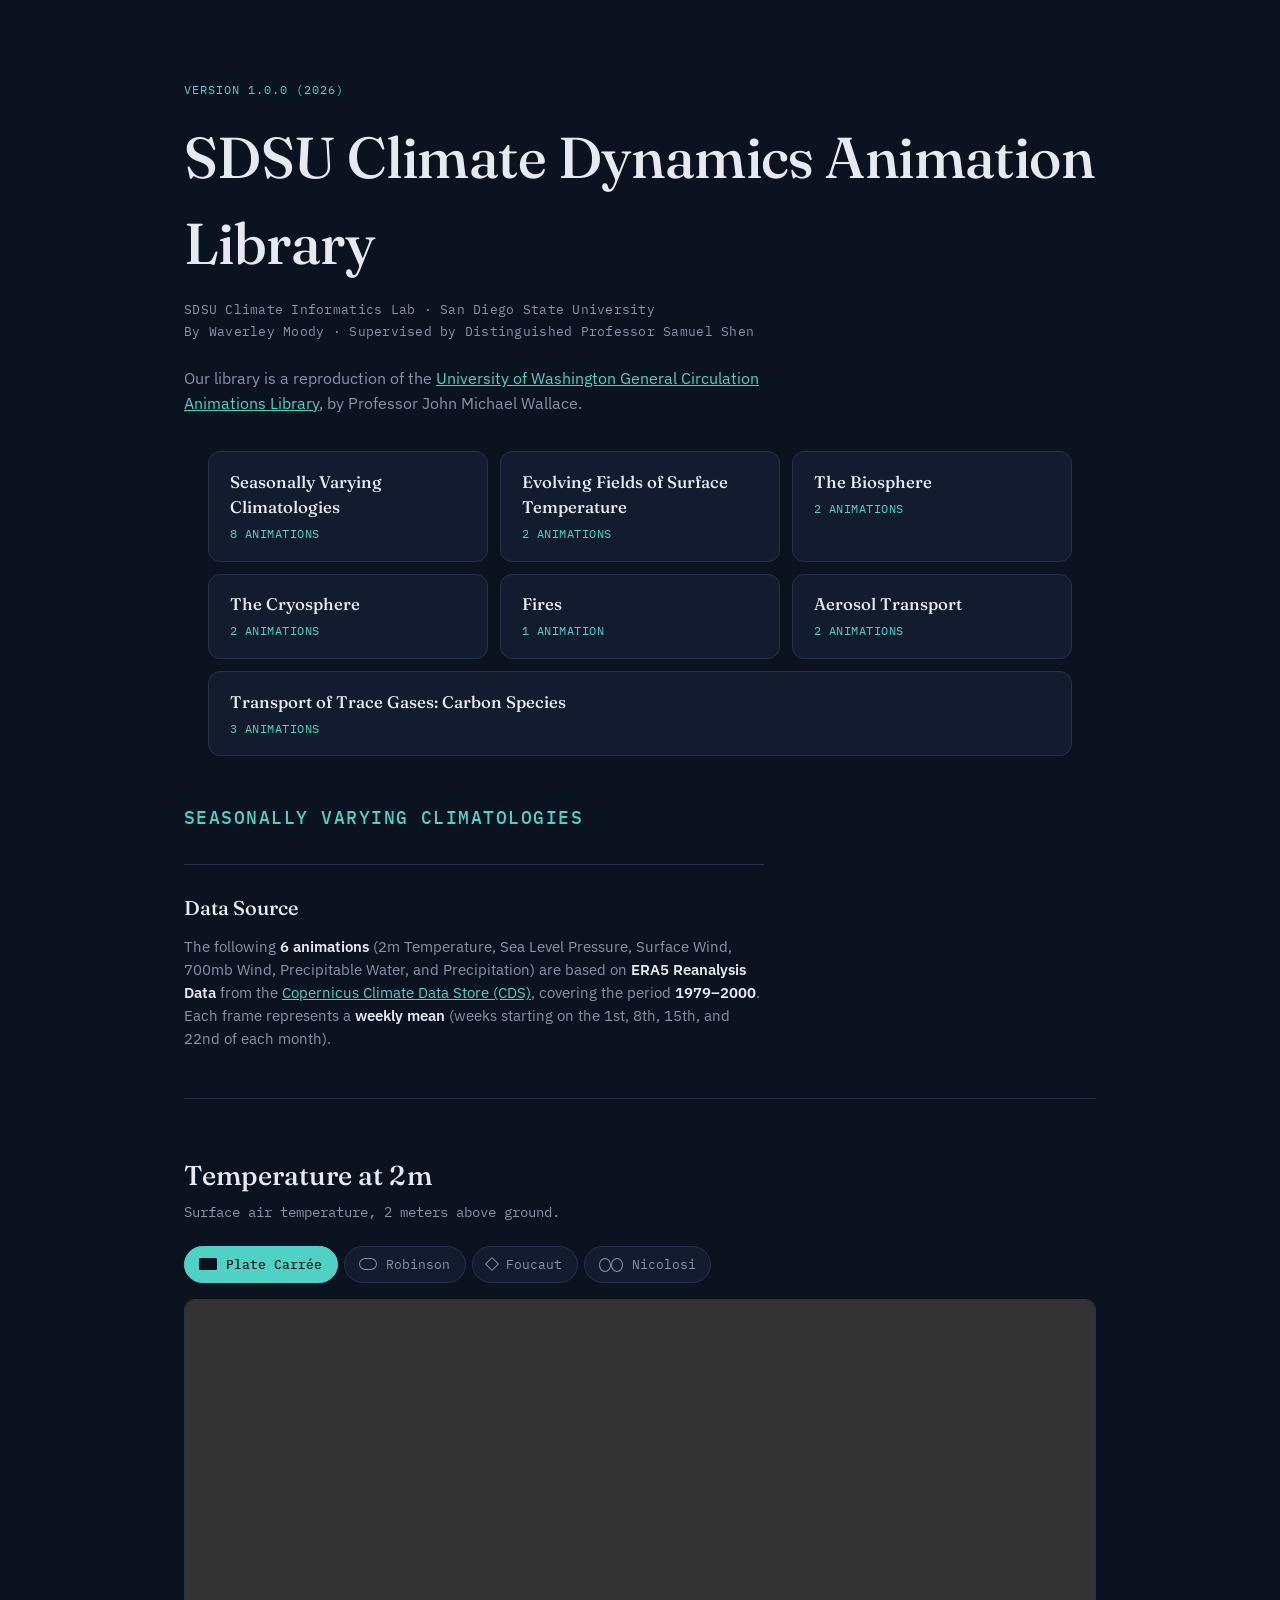
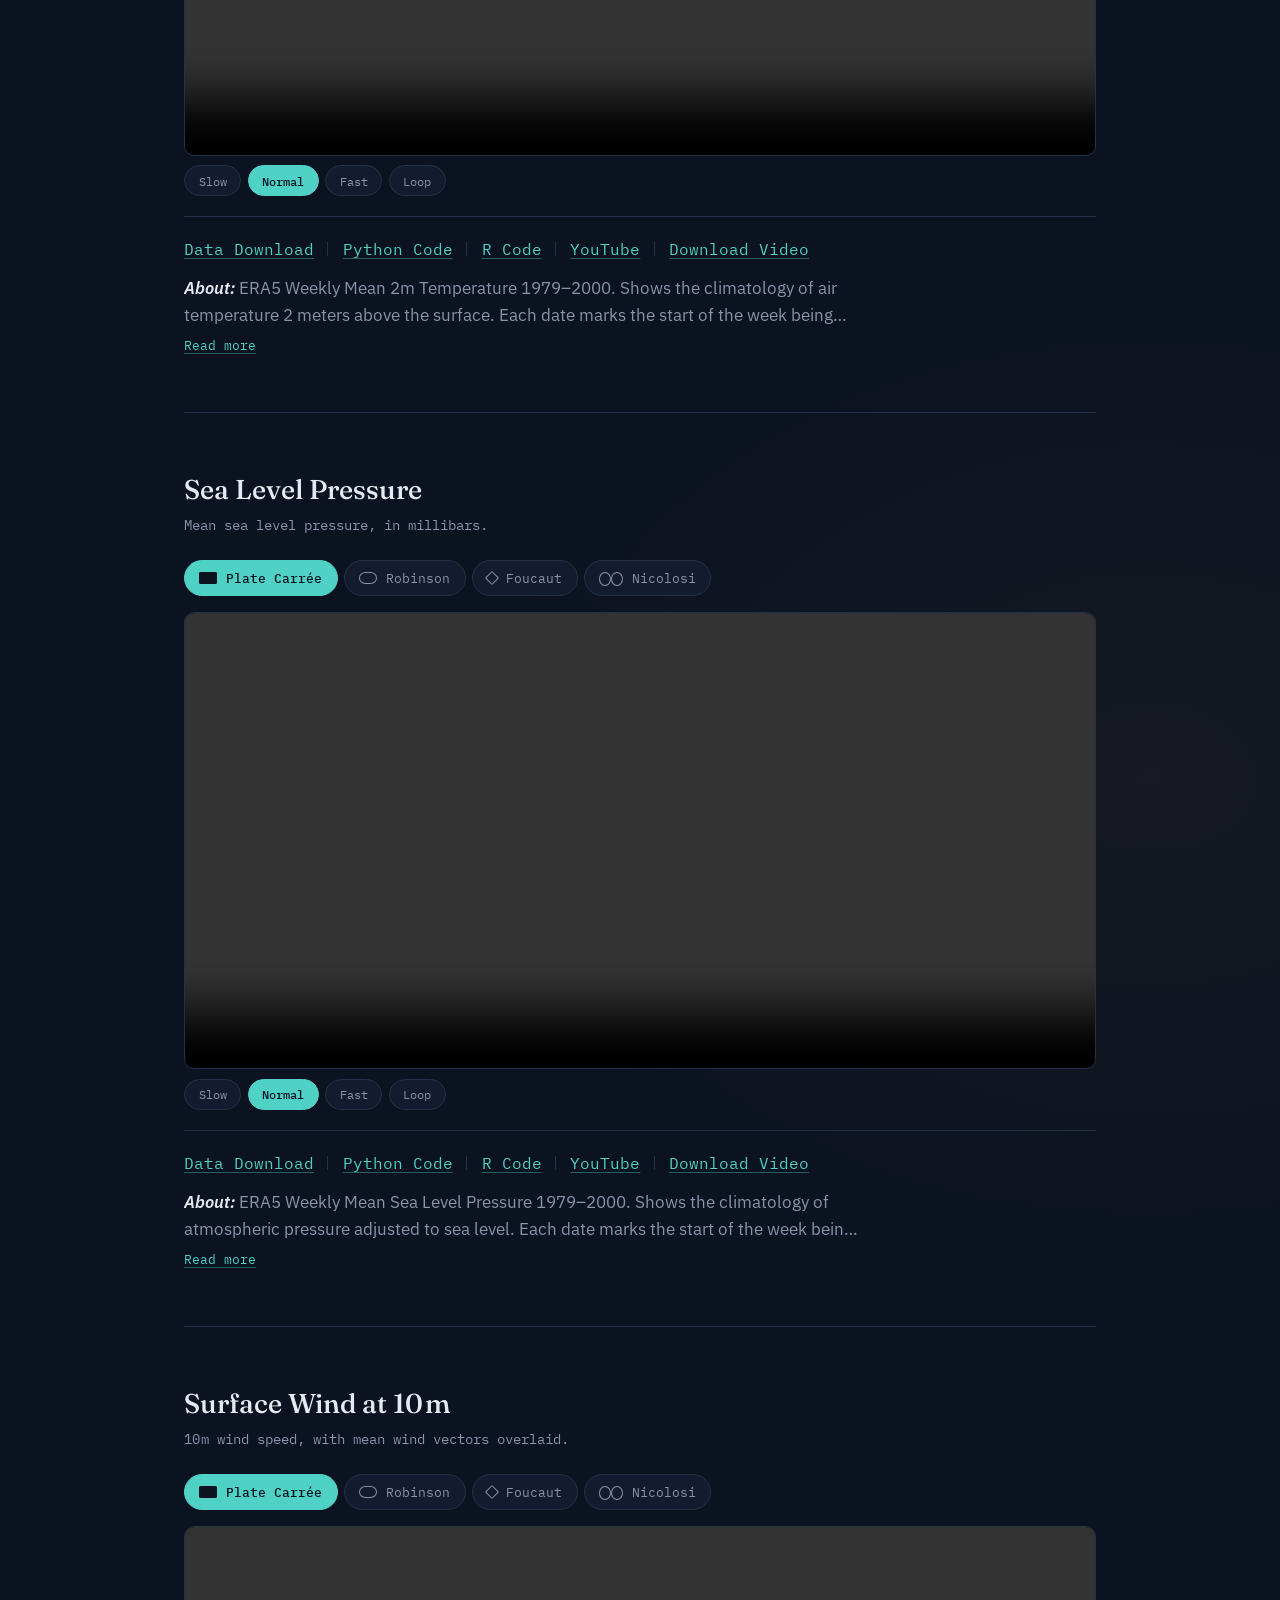
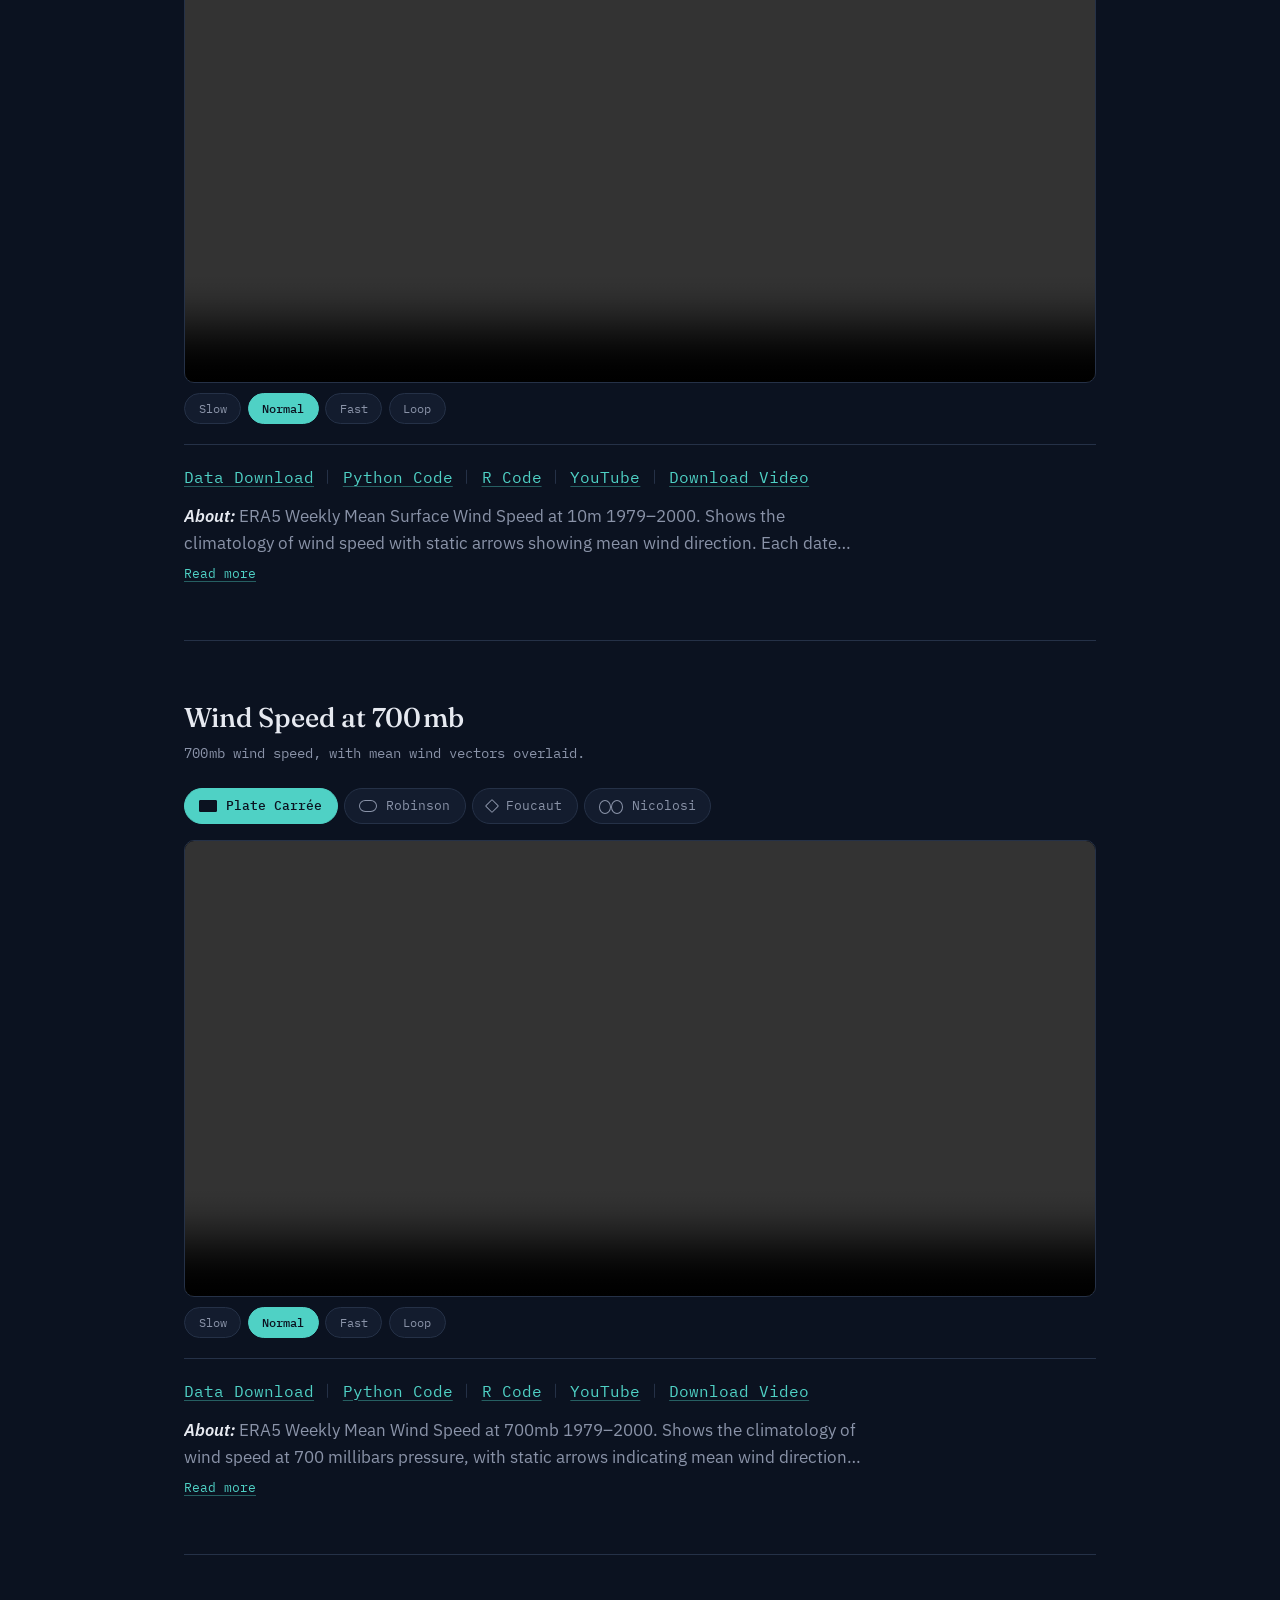
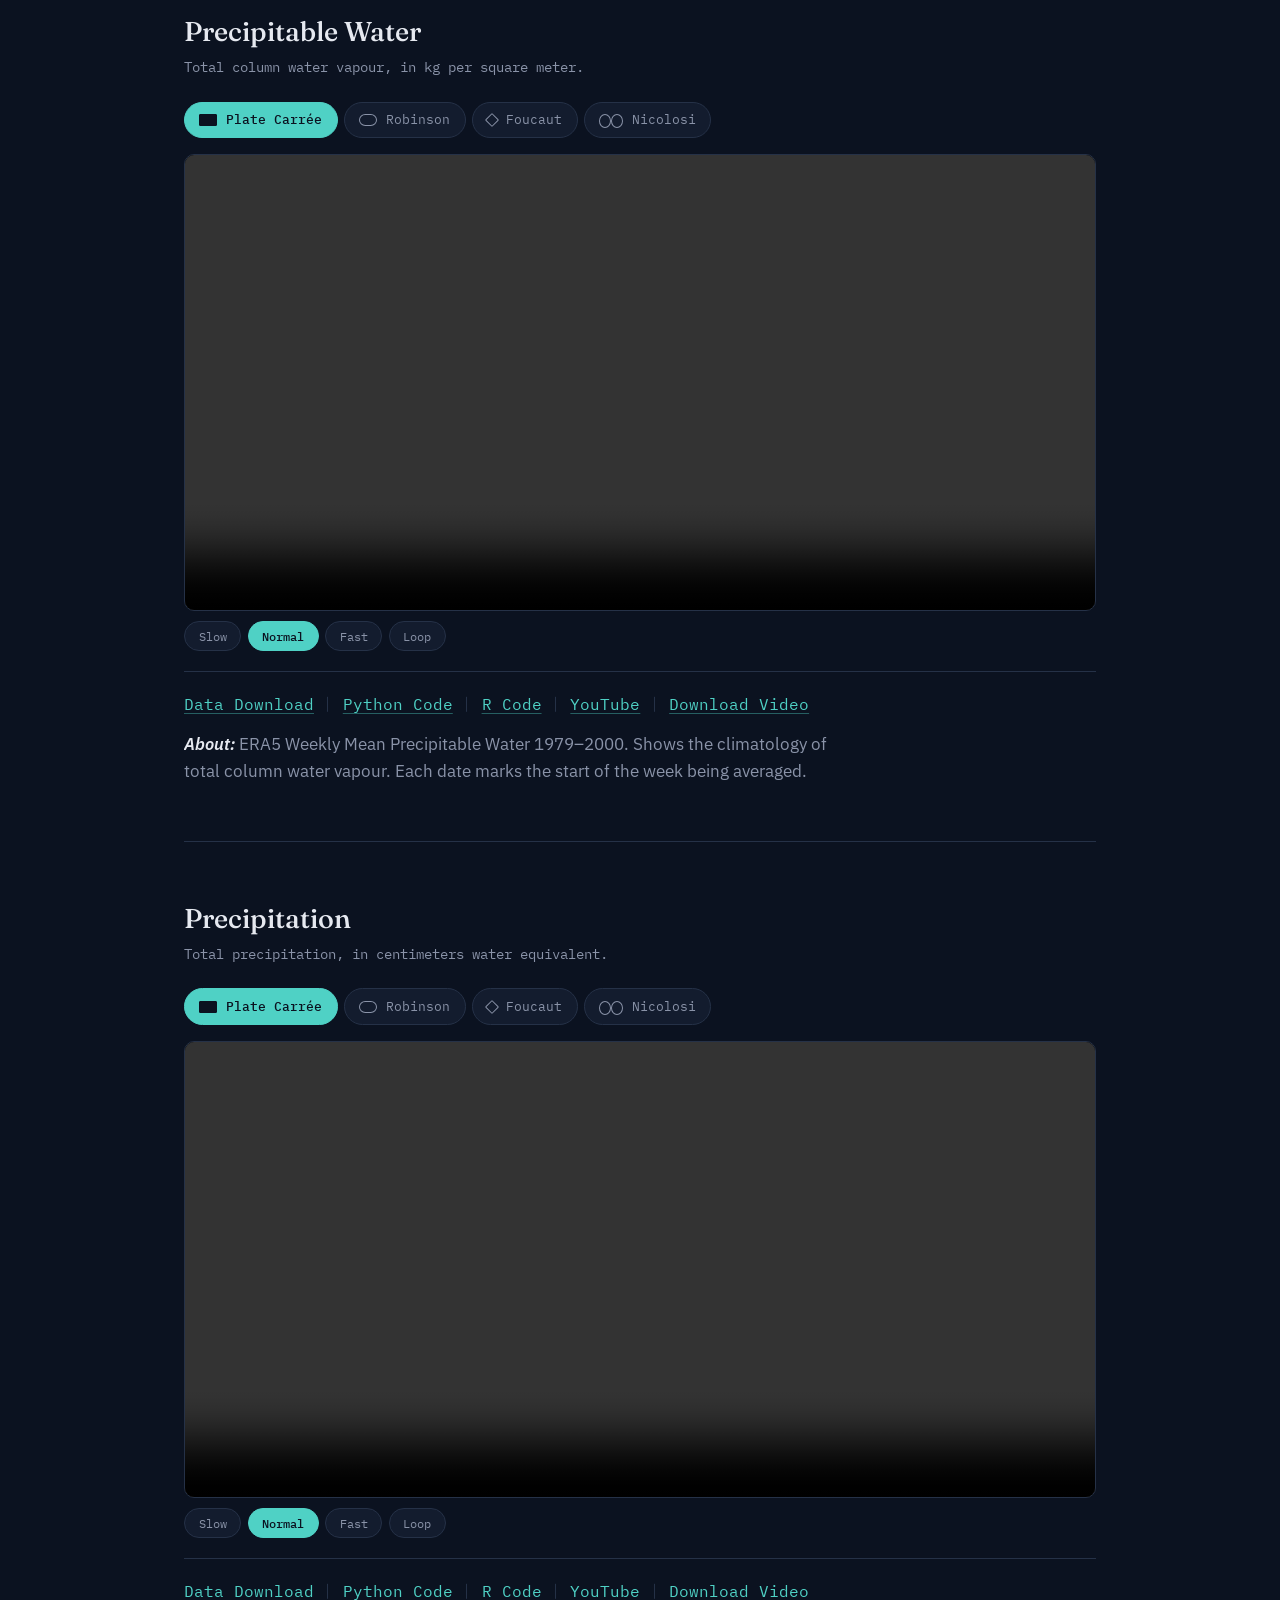
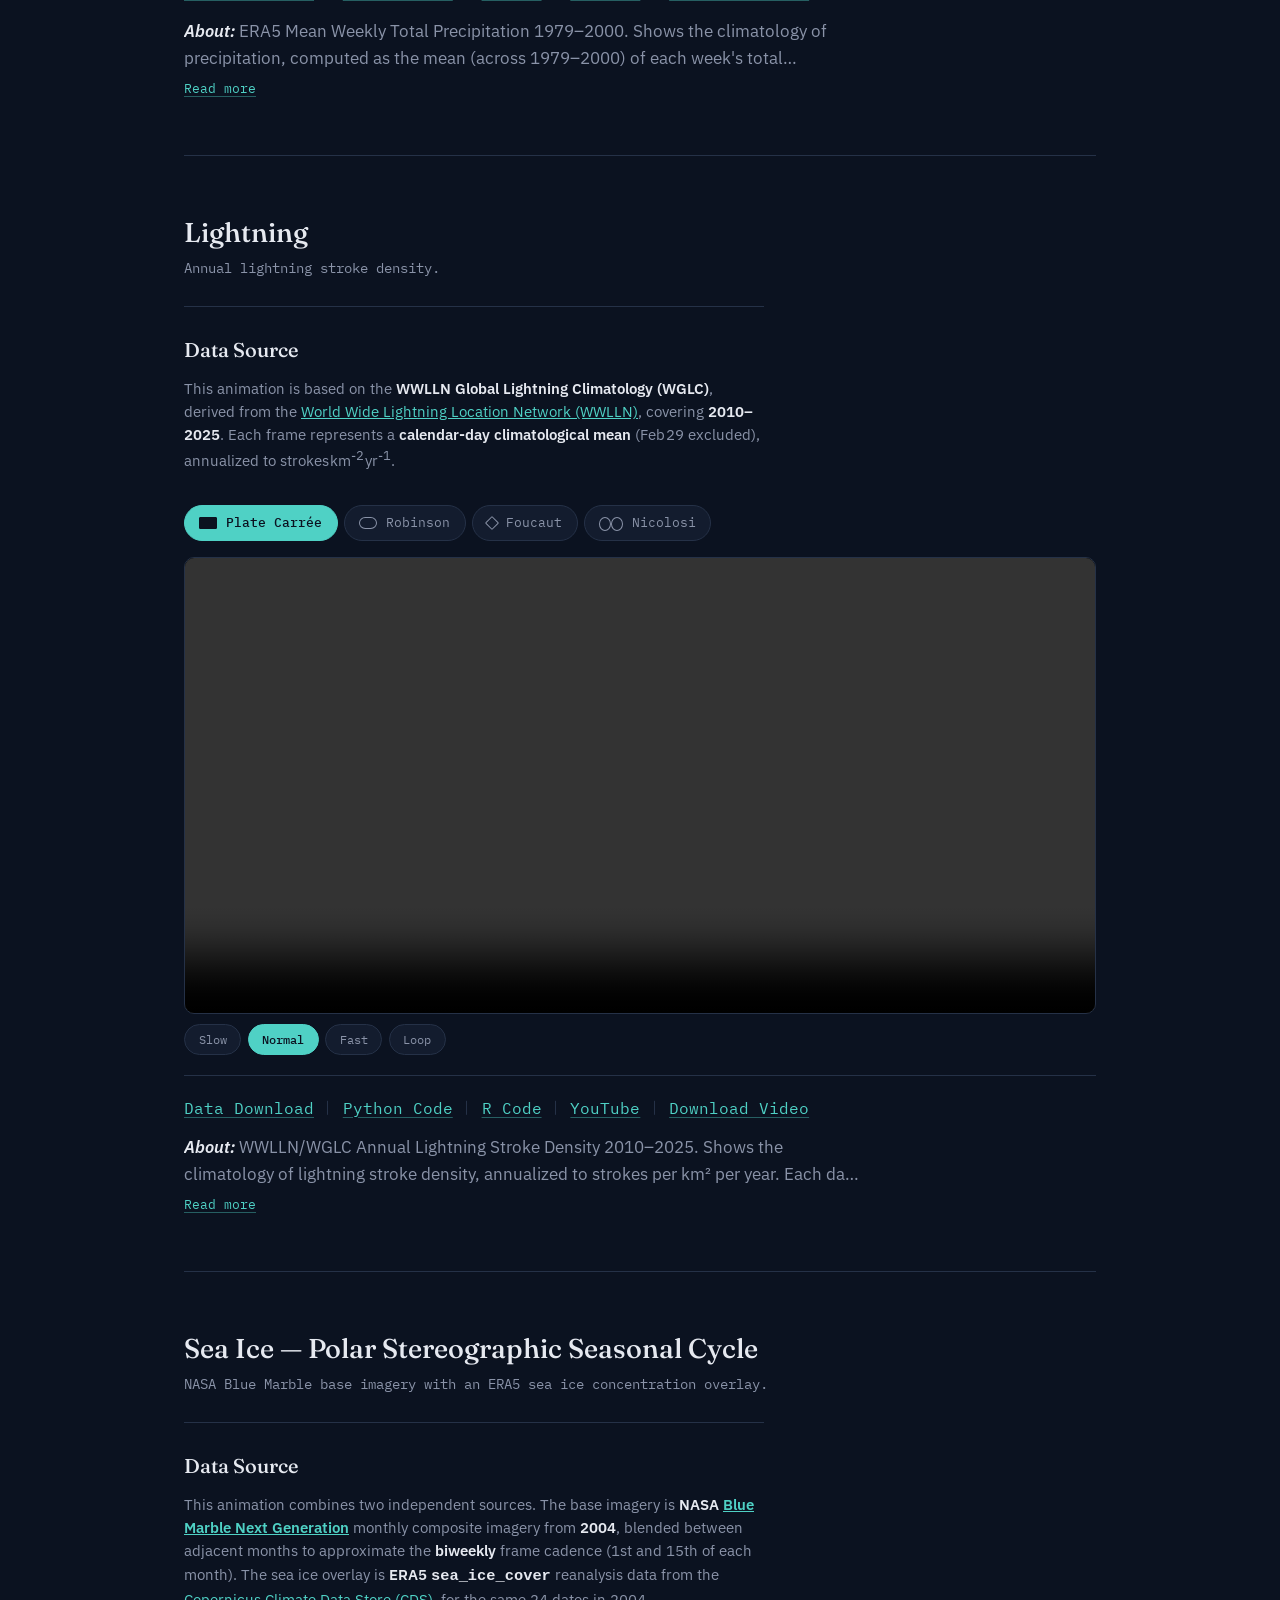
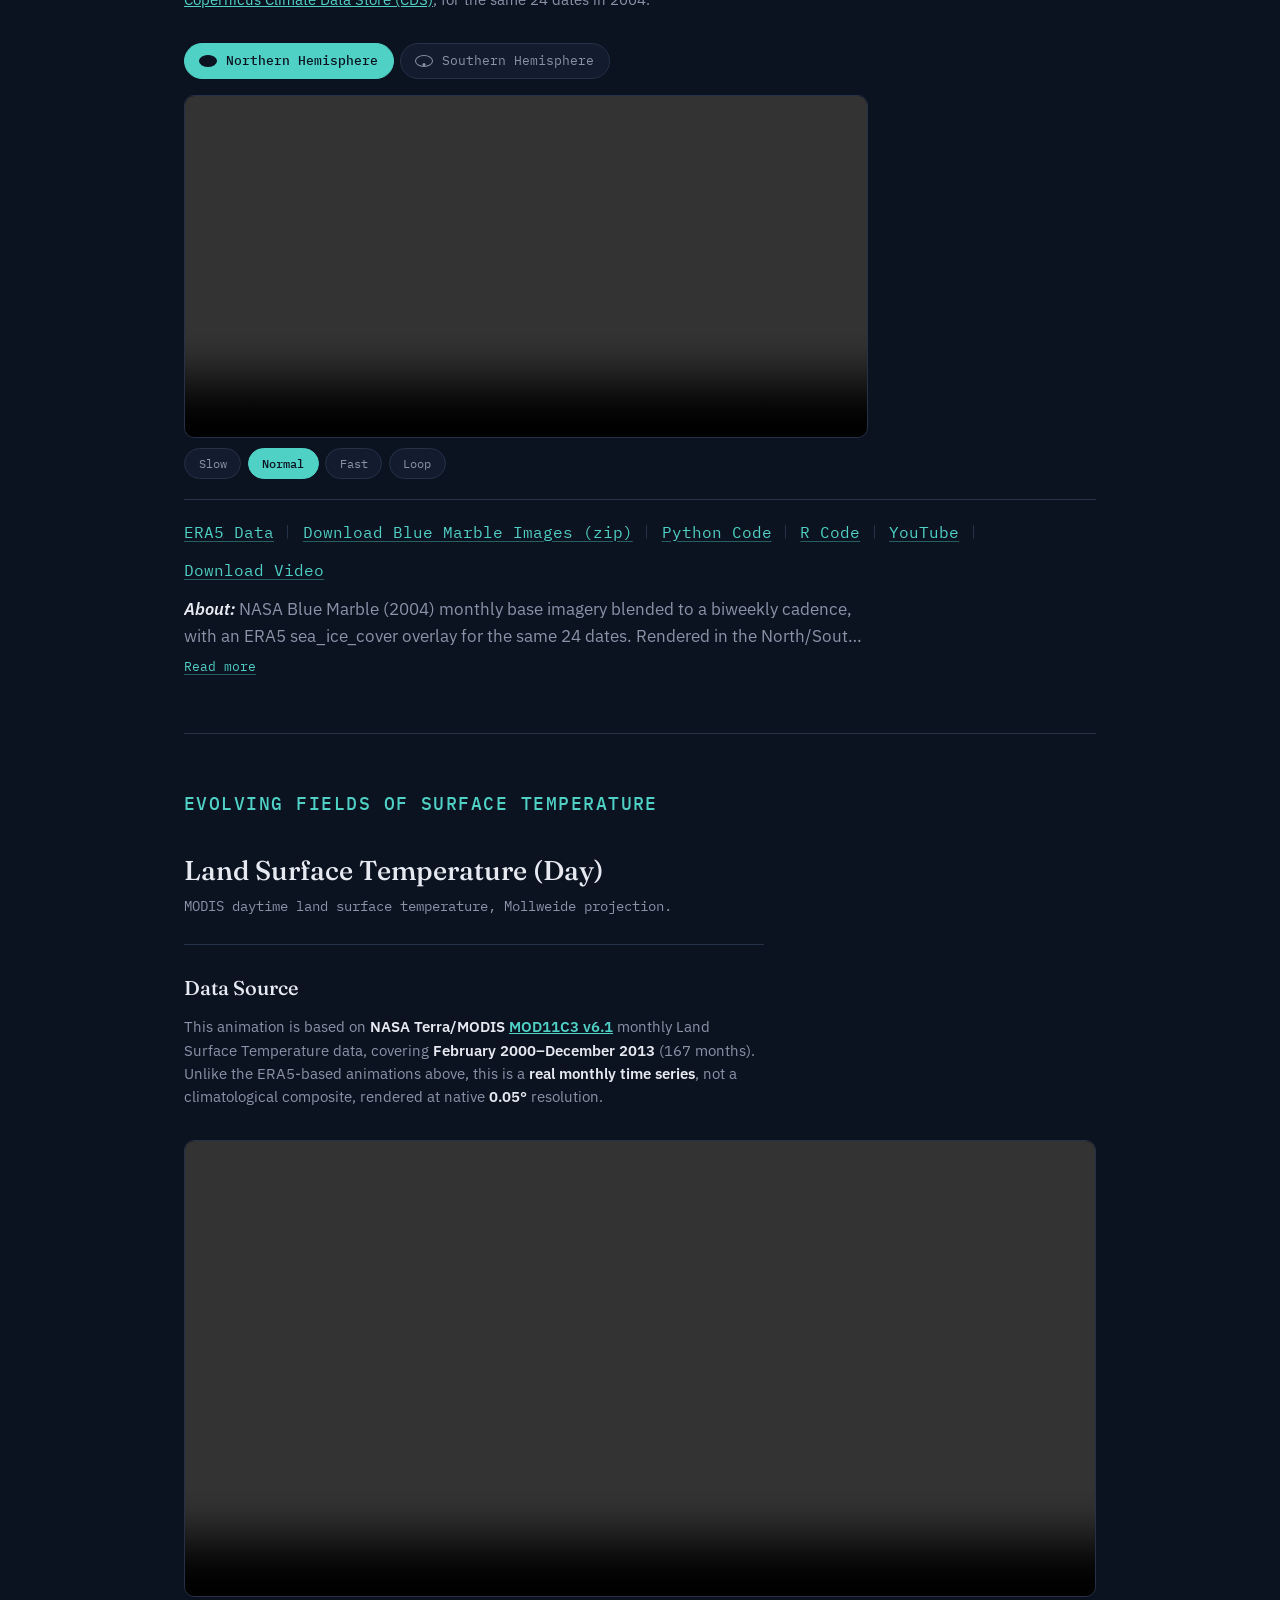
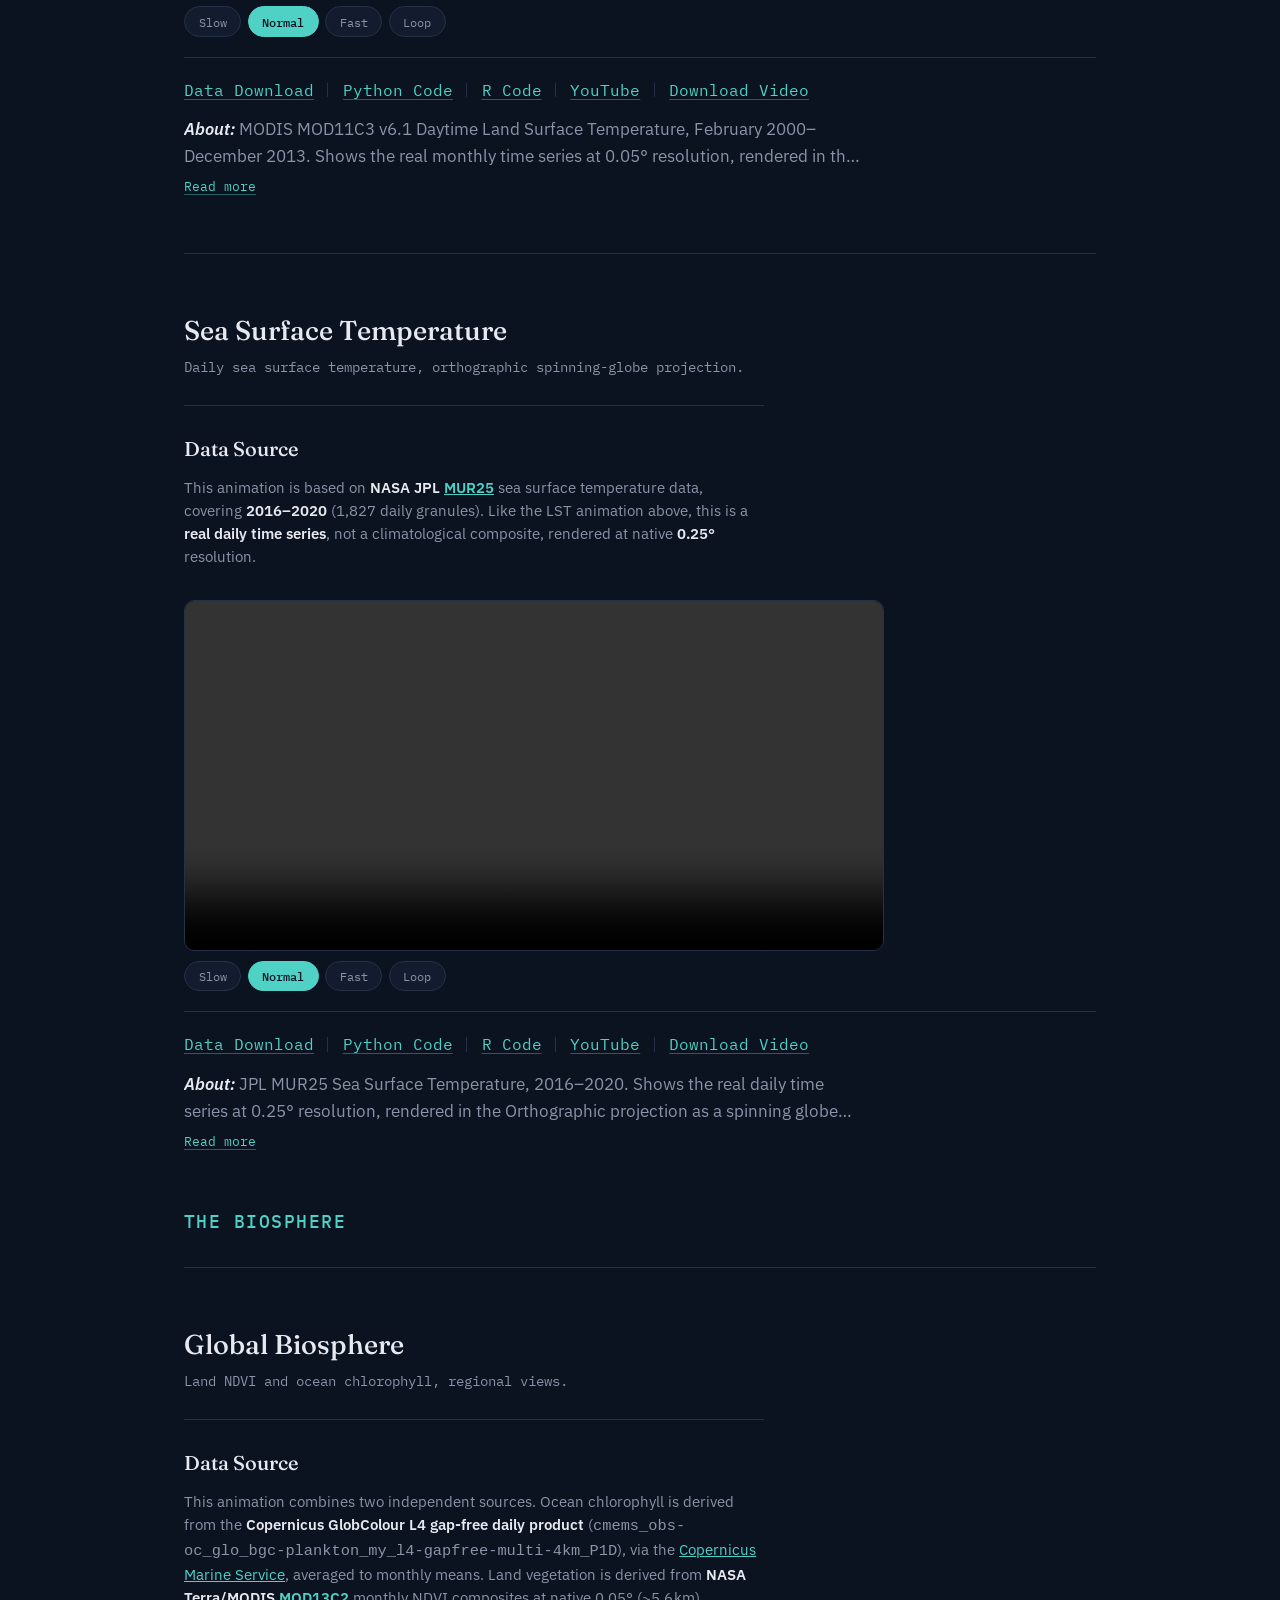
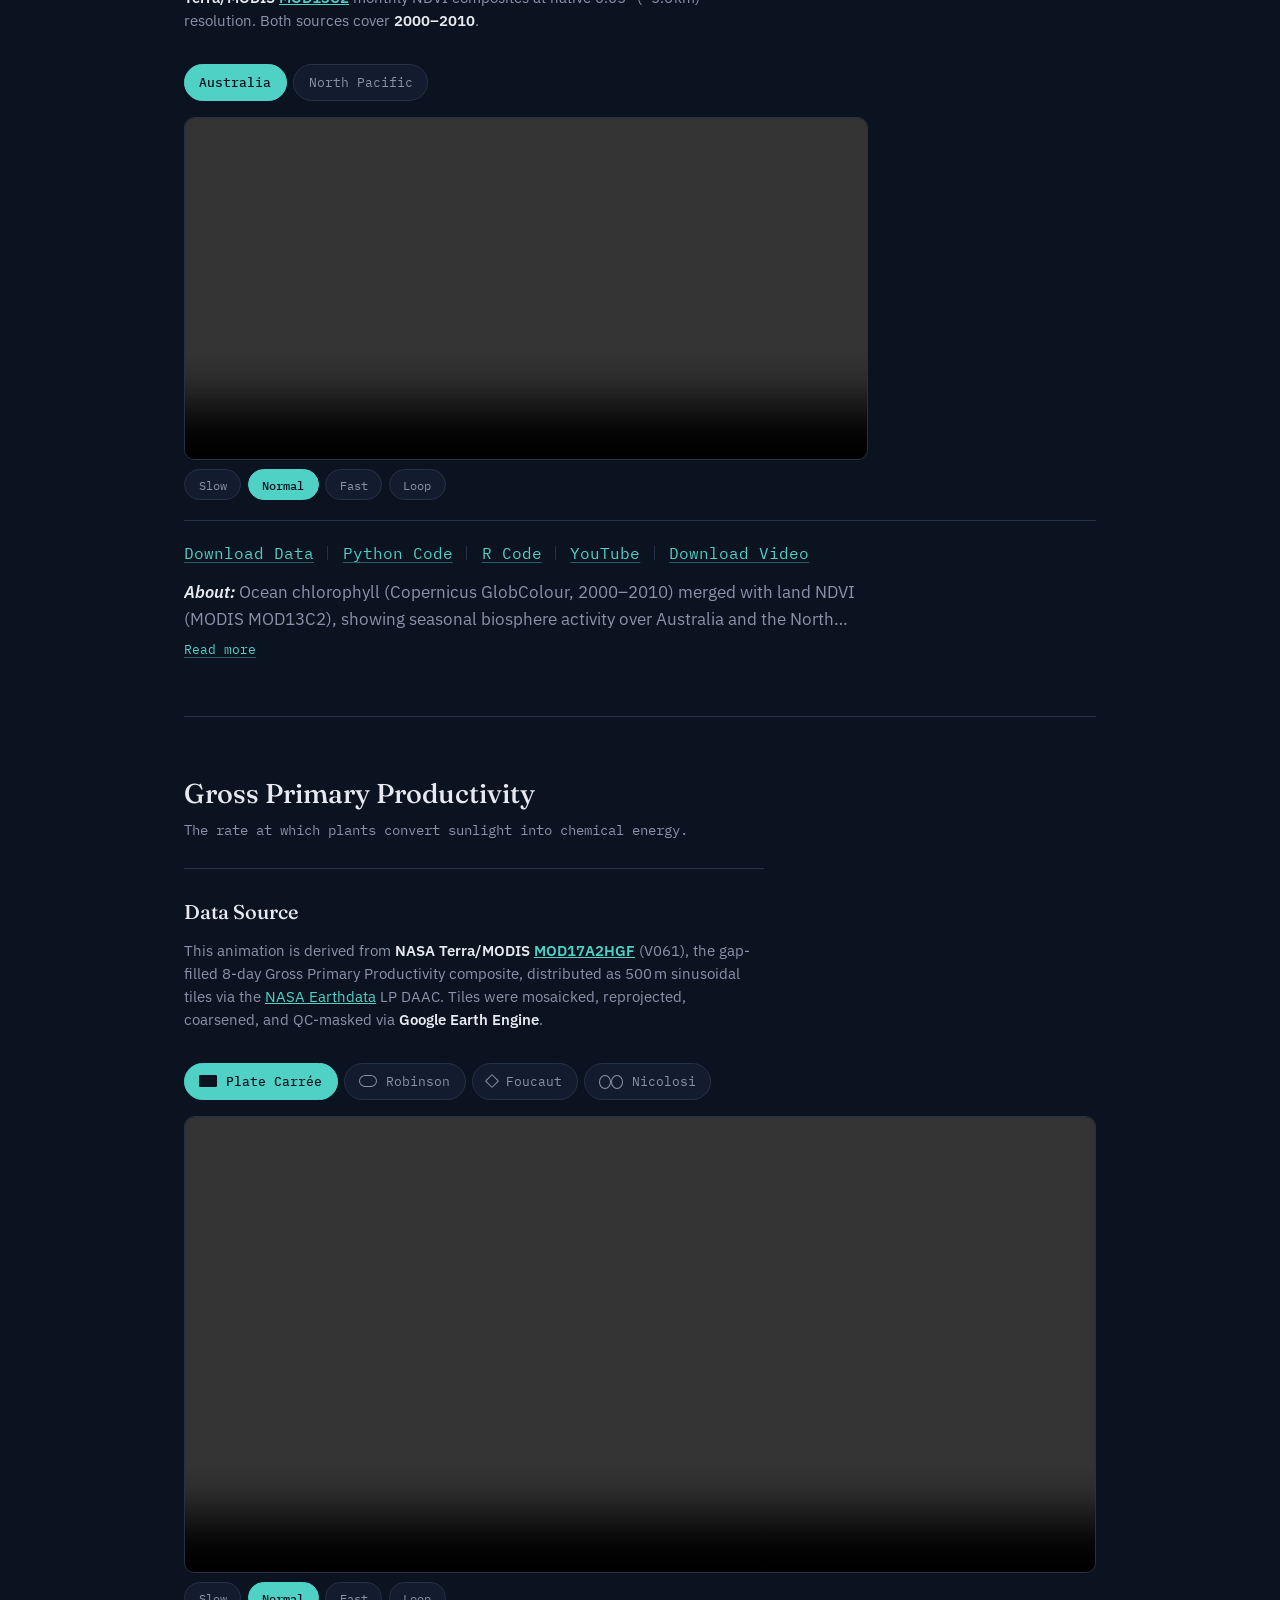
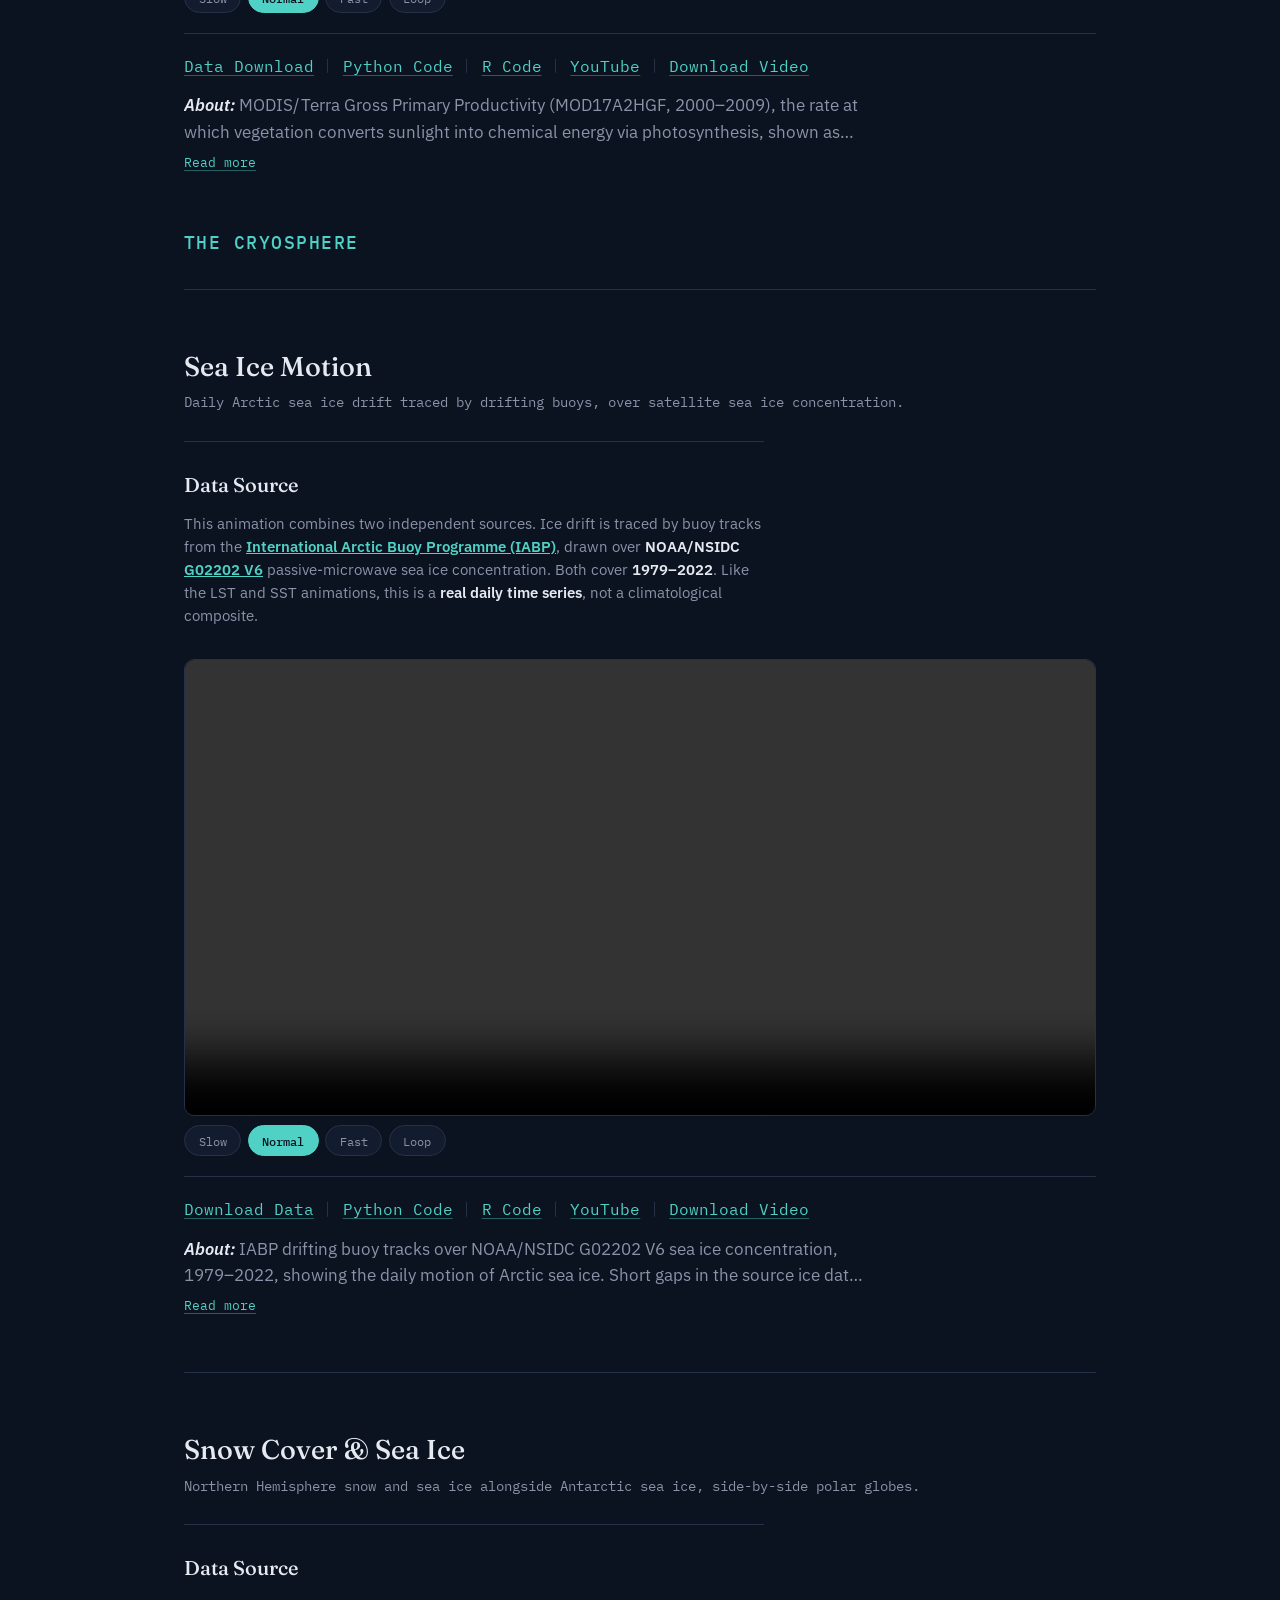
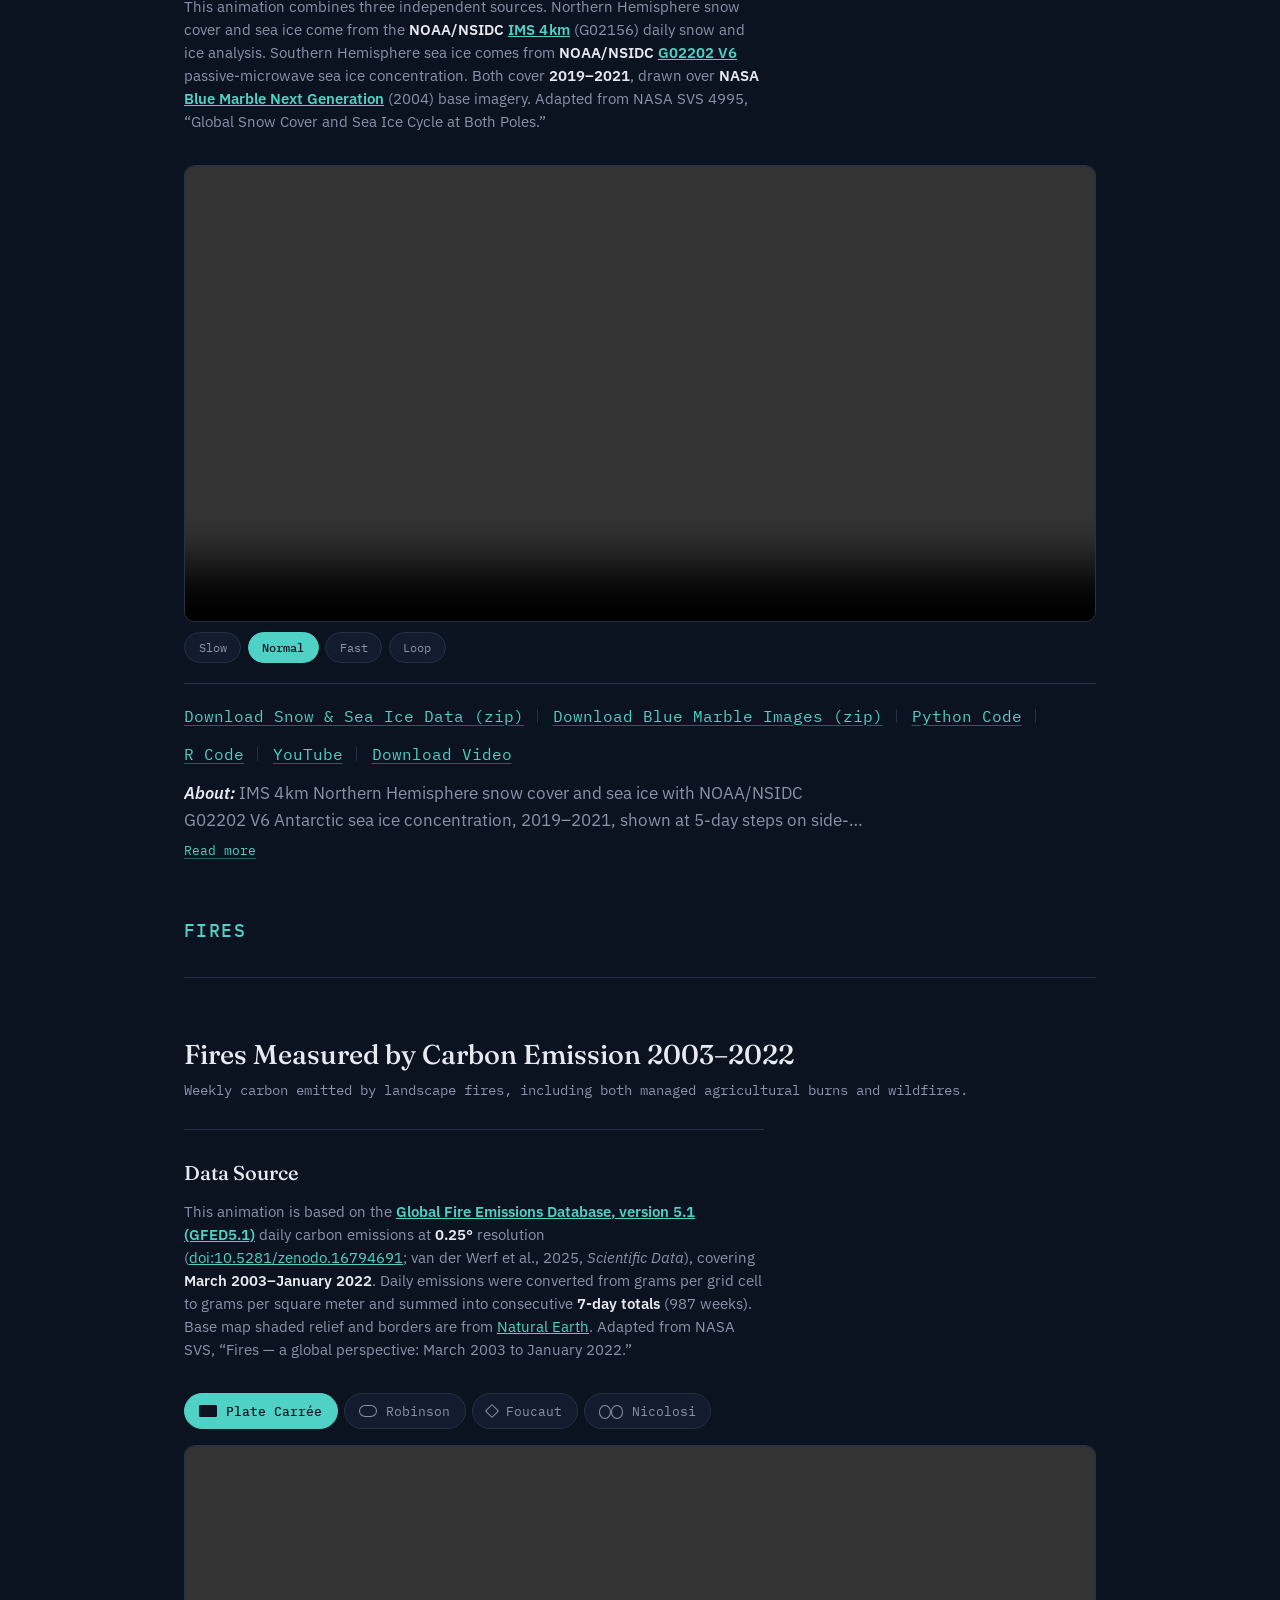
==== commit 7125135e: "Add CO and CO2 2006 section to index.html" ====
--- a/docs/index.html
+++ b/docs/index.html
@@ -51,7 +51,7 @@
   </a>
   <a href="#cat-carbon" class="toc-link">
     <span class="toc-link-label">Transport of Trace Gases: Carbon Species</span>
-    <span class="toc-link-count">2 animations</span>
+    <span class="toc-link-count">3 animations</span>
   </a>
 </nav>
 
@@ -1783,18 +1783,15 @@
     </div>
     <div class="animation-meta">
       <div class="meta-links">
-        <!-- TODO: link the GitHub Release data file -->
-        <a href="#">Download Data</a>
+        <a href="https://github.com/WaverleyMoody/climate-animations/releases/download/carbon_species_v1.0/MERRA2_COCL_hourly_2019-06-08.nc">Download Data</a>
         <a class="code-link"
            href="https://github.com/WaverleyMoody/climate-animations/blob/main/C02_arctic/arctic_co_orthographic.py"
            target="_blank" rel="noopener">Python Code</a>
-        <!-- TODO: link the R script once written -->
-        <a class="code-link"
-           href="#"
-           target="_blank" rel="noopener">R Code</a>
-        <!-- TODO: add the YouTube link once uploaded -->
-        <a class="youtube-link"
-           href="#"
+        <a class="code-link"
+           href="https://github.com/WaverleyMoody/climate-animations/blob/main/C02_arctic/arctic_co_orthographic.R"
+           target="_blank" rel="noopener">R Code</a>
+        <a class="youtube-link"
+           href="https://youtu.be/ylYBfQddKHE"
            target="_blank" rel="noopener">YouTube</a>
         <a class="video-download" href="#" download>Download Video</a>
       </div>
@@ -1845,23 +1842,82 @@
     </div>
     <div class="animation-meta">
       <div class="meta-links">
-        <!-- TODO: link the GitHub Release data file -->
+        <a href="https://github.com/WaverleyMoody/climate-animations/releases/download/carbon_species_v1.0/MERRA2_COSC_hourly_2006-12.nc">Download Data</a>
+        <a class="code-link"
+           href="https://github.com/WaverleyMoody/climate-animations/blob/main/co_surface/co_surface_platecarree.py"
+           target="_blank" rel="noopener">Python Code</a>
+        <a class="code-link"
+           href="https://github.com/WaverleyMoody/climate-animations/blob/main/co_surface/co_surface_platecarree.R"
+           target="_blank" rel="noopener">R Code</a>
+        <a class="youtube-link"
+           href="https://youtu.be/CE35_o5PBUM"
+           target="_blank" rel="noopener">YouTube</a>
+        <a class="video-download" href="#" download>Download Video</a>
+      </div>
+      <div class="meta-about-wrap">
+        <p class="meta-about"><strong>About:</strong> MERRA-2 hourly carbon monoxide surface concentration (COSC), December 1&ndash;31, 2006, in a Pacific-centered Plate Carr&eacute;e projection. Clean air below about 70&#8202;ppb is left transparent so the Blue Marble shows through. Each timestamp marks the center of the hour being averaged (e.g. 0330 covers 03:00&ndash;04:00 UTC).</p>
+        <button class="meta-about-toggle" type="button">Read more</button>
+      </div>
+    </div>
+  </section>
+
+  <!-- ══════════════════════ CO AND CO2, 2006 ══════════════════════ -->
+  <section class="variable-section" id="co_co2" data-section="co_co2">
+    <div class="section-heading">
+      <h2>CO and CO<sub>2</sub>, 2006</h2>
+      <p class="section-note">3-hourly column-mean carbon dioxide (color) and carbon monoxide column (white plumes) through 2006.</p>
+    </div>
+
+    <div class="data-source" style="margin: 1.75rem 0 2rem;">
+      <h2>Data Source</h2>
+      <p>
+        The CO<sub>2</sub> field is the <strong>column-mean CO<sub>2</sub> dry-air mole fraction (XCO<sub>2</sub>, <code>tcco2</code>)</strong>
+        from the
+        <a href="https://ads.atmosphere.copernicus.eu/datasets/cams-global-ghg-reanalysis-egg4" target="_blank" rel="noopener">CAMS global greenhouse gas reanalysis (EGG4)</a>,
+        distributed by the Copernicus Atmosphere Monitoring Service Atmosphere Data Store, in ppmv at
+        <strong>0.75&deg;</strong> resolution every 3 hours.
+        The CO field is the <strong>carbon monoxide column burden (<code>COCL</code>)</strong> from <strong>NASA GMAO
+        <a href="https://disc.gsfc.nasa.gov/datasets/M2T1NXCHM_5.12.4/summary" target="_blank" rel="noopener">MERRA-2 M2T1NXCHM</a></strong>
+        (V5.12.4; <a href="https://doi.org/10.5067/3RQ5YS674DGQ" target="_blank" rel="noopener">doi:10.5067/3RQ5YS674DGQ</a>),
+        hourly at <strong>0.5&deg; &times; 0.625&deg;</strong>, converted to 10<sup>18</sup> molecules cm<sup>&minus;2</sup>.
+        Together they cover <strong>January 1&ndash;December 31, 2006</strong> (2,920 3-hourly frames), over a base map from the January
+        <a href="https://visibleearth.nasa.gov/collection/1484/blue-marble" target="_blank" rel="noopener">NASA Blue Marble: Next Generation</a> imagery
+        with a <a href="https://www.naturalearthdata.com/" target="_blank" rel="noopener">Natural Earth</a> land mask.
+        Adapted from NASA SVS, &ldquo;Simulated Atmospheric Carbon Concentrations&rdquo; (GEOS-5 Nature Run).
+      </p>
+    </div>
+
+    <div class="panels">
+      <div class="panel is-active" data-projection="platecarree">
+        <video controls muted playsinline poster="">
+          <source src="videos/co_co2_2006_platecarree.mp4" type="video/mp4">
+          Your browser doesn't support embedded video. You can download the file directly instead.
+        </video>
+        <div class="speed-controls">
+          <button class="speed-btn" data-speed="0.25">Slow</button>
+          <button class="speed-btn is-active" data-speed="1">Normal</button>
+          <button class="speed-btn" data-speed="2">Fast</button>
+          <button class="loop-btn" data-loop-toggle type="button" aria-pressed="false">Loop</button>
+        </div>
+      </div>
+    </div>
+    <div class="animation-meta">
+      <div class="meta-links">
+        <!-- TODO: link the GitHub Release data files once published -->
         <a href="#">Download Data</a>
         <a class="code-link"
-           href="https://github.com/WaverleyMoody/climate-animations/blob/main/co_surface/co_surface_platecarree.py"
-           target="_blank" rel="noopener">Python Code</a>
-        <!-- TODO: link the R script once written -->
-        <a class="code-link"
-           href="#"
-           target="_blank" rel="noopener">R Code</a>
-        <!-- TODO: add the YouTube link once uploaded -->
-        <a class="youtube-link"
-           href="#"
-           target="_blank" rel="noopener">YouTube</a>
-        <a class="video-download" href="#" download>Download Video</a>
-      </div>
-      <div class="meta-about-wrap">
-        <p class="meta-about"><strong>About:</strong> MERRA-2 hourly carbon monoxide surface concentration (COSC), December 1&ndash;31, 2006, in a Pacific-centered Plate Carr&eacute;e projection. Clean air below about 70&#8202;ppb is left transparent so the Blue Marble shows through. Each timestamp marks the center of the hour being averaged (e.g. 0330 covers 03:00&ndash;04:00 UTC).</p>
+           href="https://github.com/WaverleyMoody/climate-animations/blob/main/co_co2_2006/co_co2_2006_platecarree.py"
+           target="_blank" rel="noopener">Python Code</a>
+        <a class="code-link"
+           href="https://github.com/WaverleyMoody/climate-animations/blob/main/co_co2_2006/co_co2_2006_platecarree.R"
+           target="_blank" rel="noopener">R Code</a>
+        <a class="youtube-link"
+           href="https://youtu.be/JAuTjVQn0Cc"
+           target="_blank" rel="noopener">YouTube</a>
+        <a class="video-download" href="#" download>Download Video</a>
+      </div>
+      <div class="meta-about-wrap">
+        <p class="meta-about"><strong>About:</strong> CAMS EGG4 column-mean CO<sub>2</sub> (377&ndash;395&#8202;ppmv) and MERRA-2 column CO (0&ndash;6 &times; 10<sup>18</sup> molecules cm<sup>&minus;2</sup>), January 1&ndash;December 31, 2006, in the Plate Carr&eacute;e projection. The original is a GEOS-5 Nature Run simulation, which is not publicly distributed, so CO<sub>2</sub> comes from the CAMS reanalysis and CO from MERRA-2. Low CO<sub>2</sub> fades to transparent so the base map (blue ocean, grey land, white Antarctica) shows through, and CO above clean-air levels is drawn as white plumes. Each frame matches a 3-hourly CO<sub>2</sub> time; the two hourly CO fields on either side are averaged to line up with it. EGG4 runs about 1&#8202;ppmv higher than the Nature Run in the Northern Hemisphere, so colors there lean warmer than the original.</p>
         <button class="meta-about-toggle" type="button">Read more</button>
       </div>
     </div>
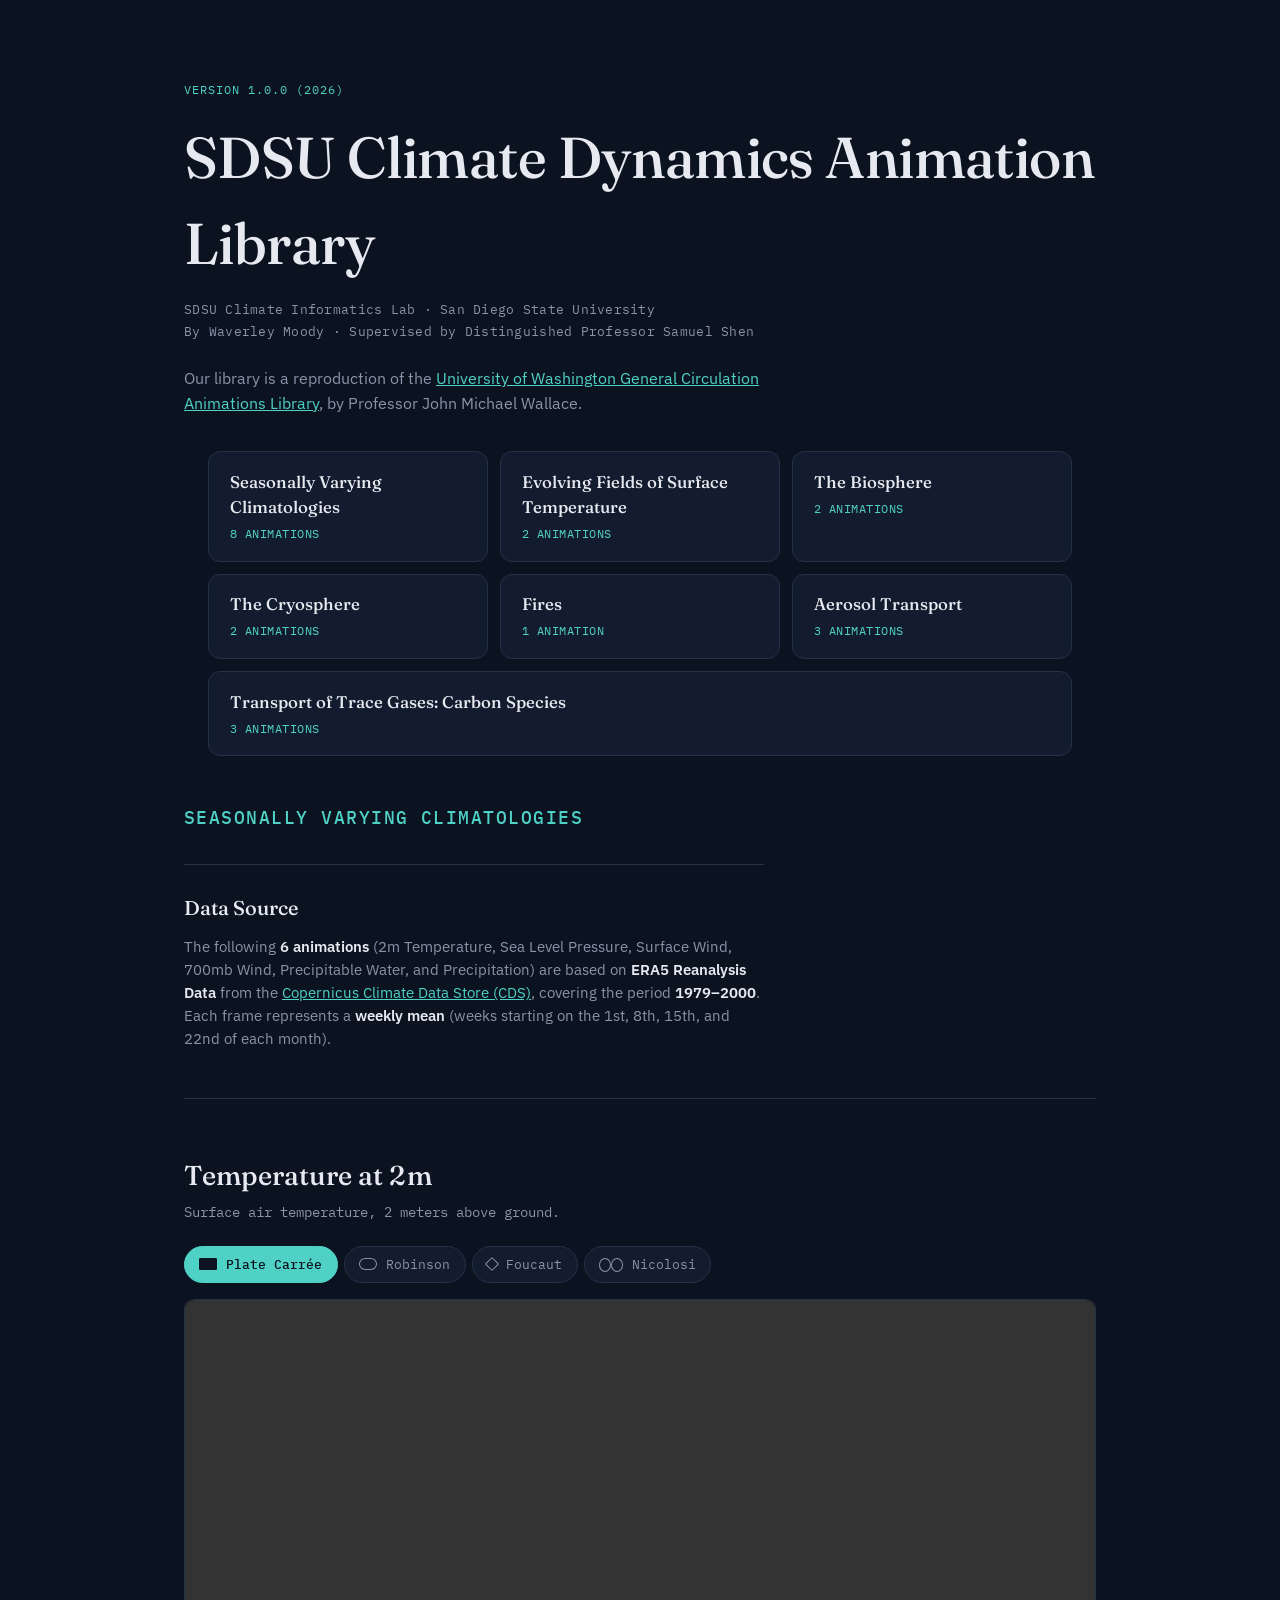
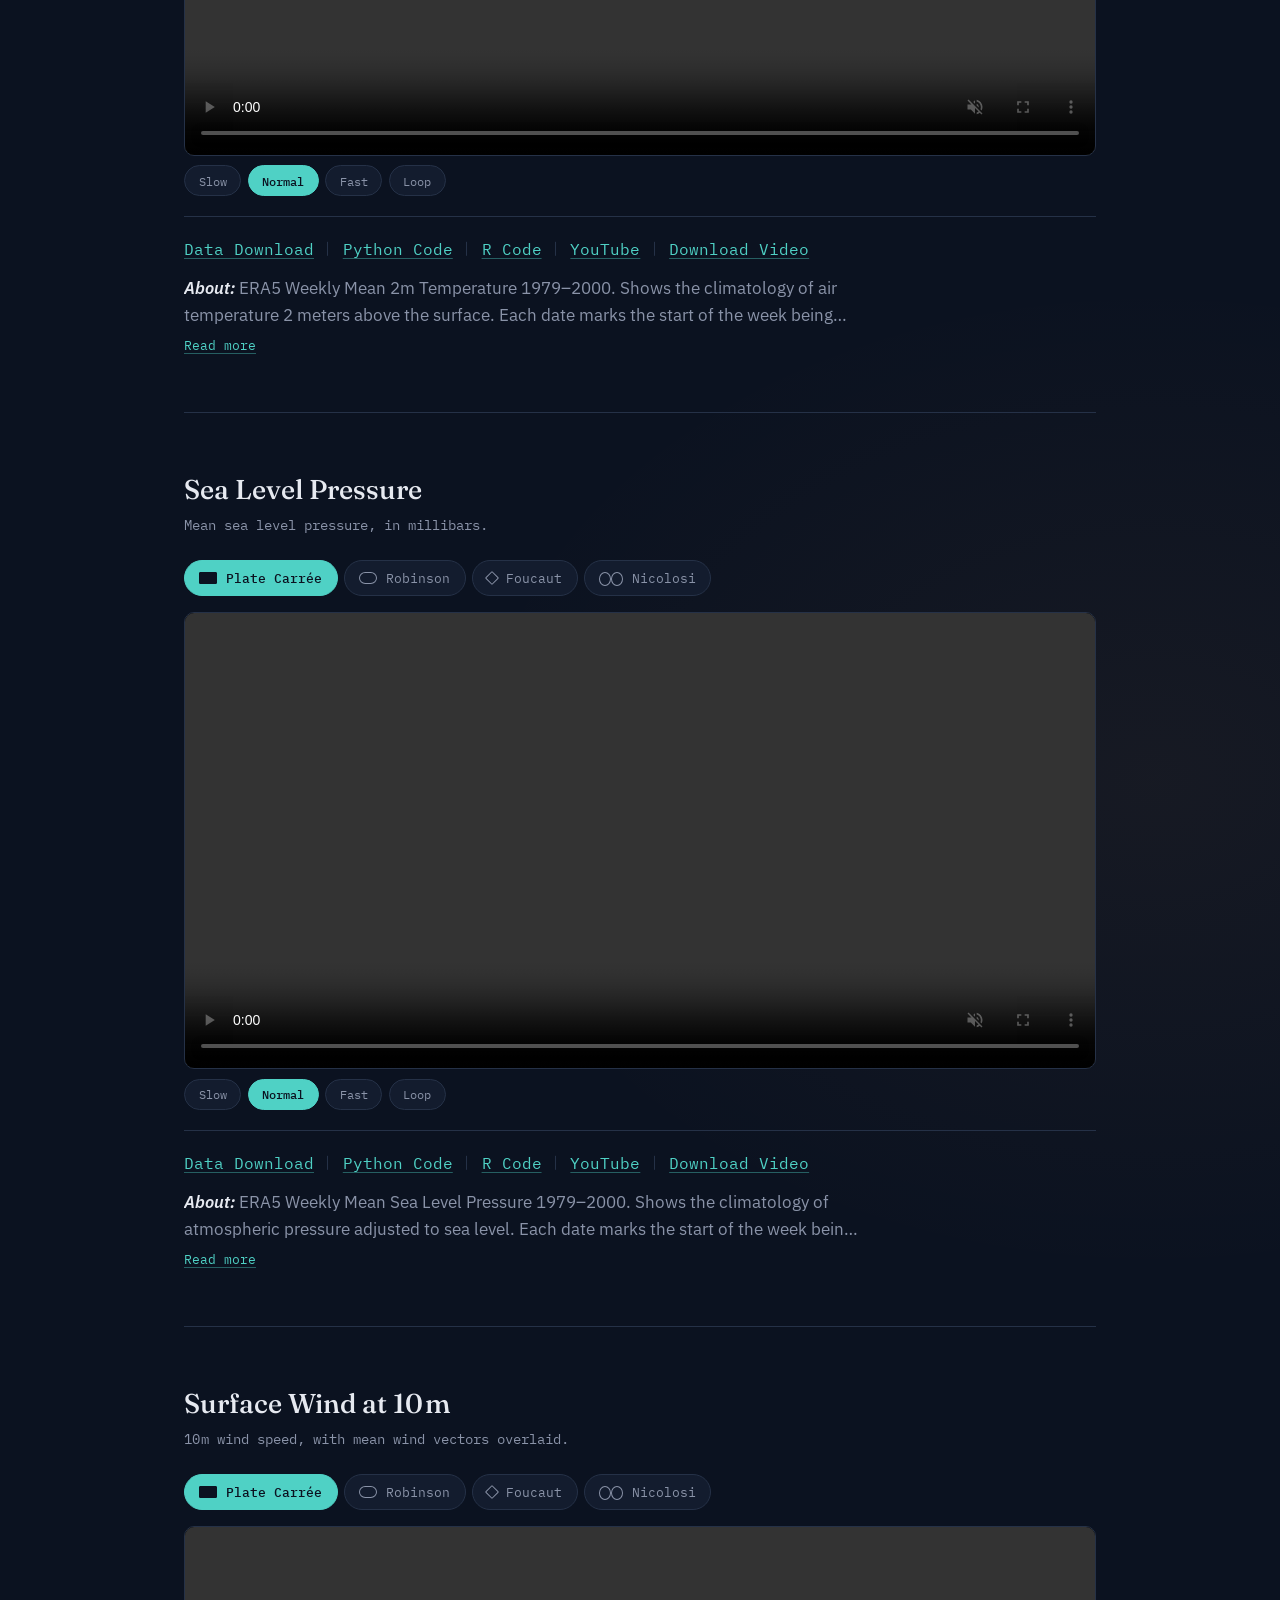
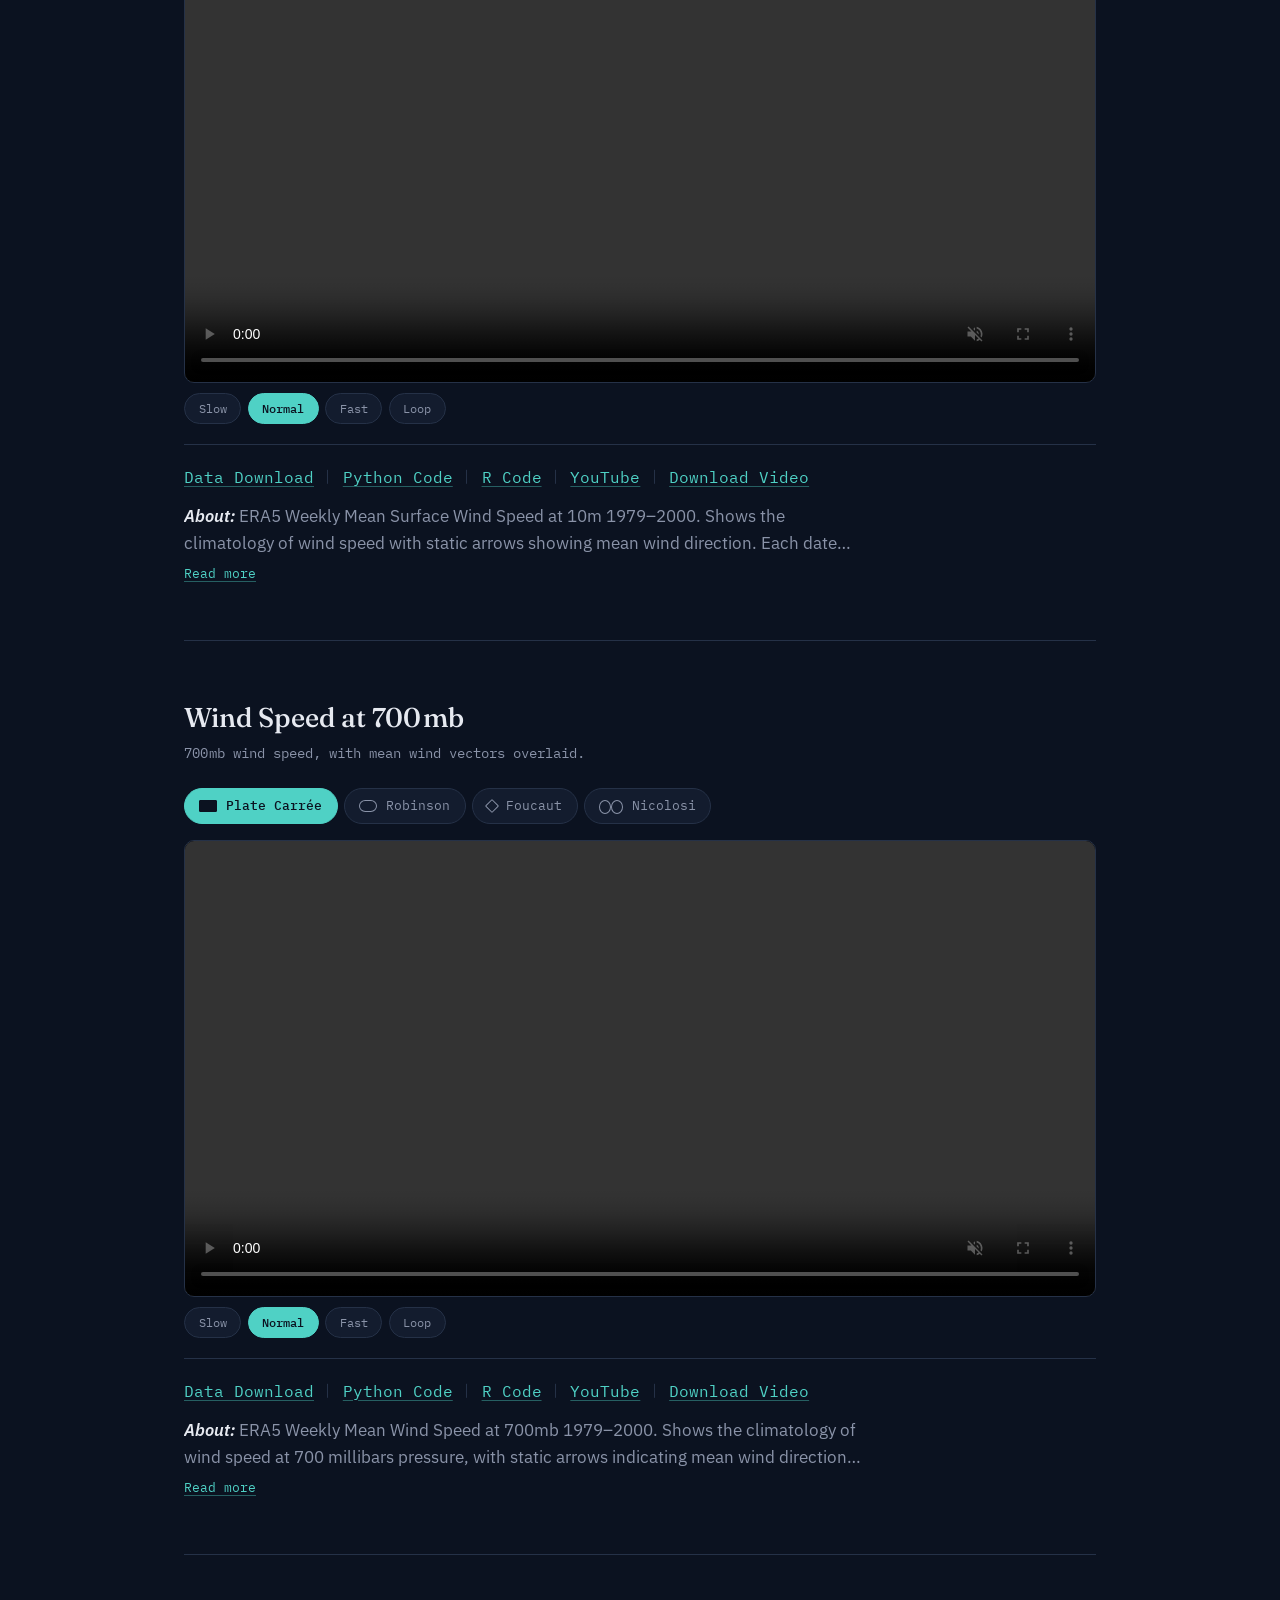
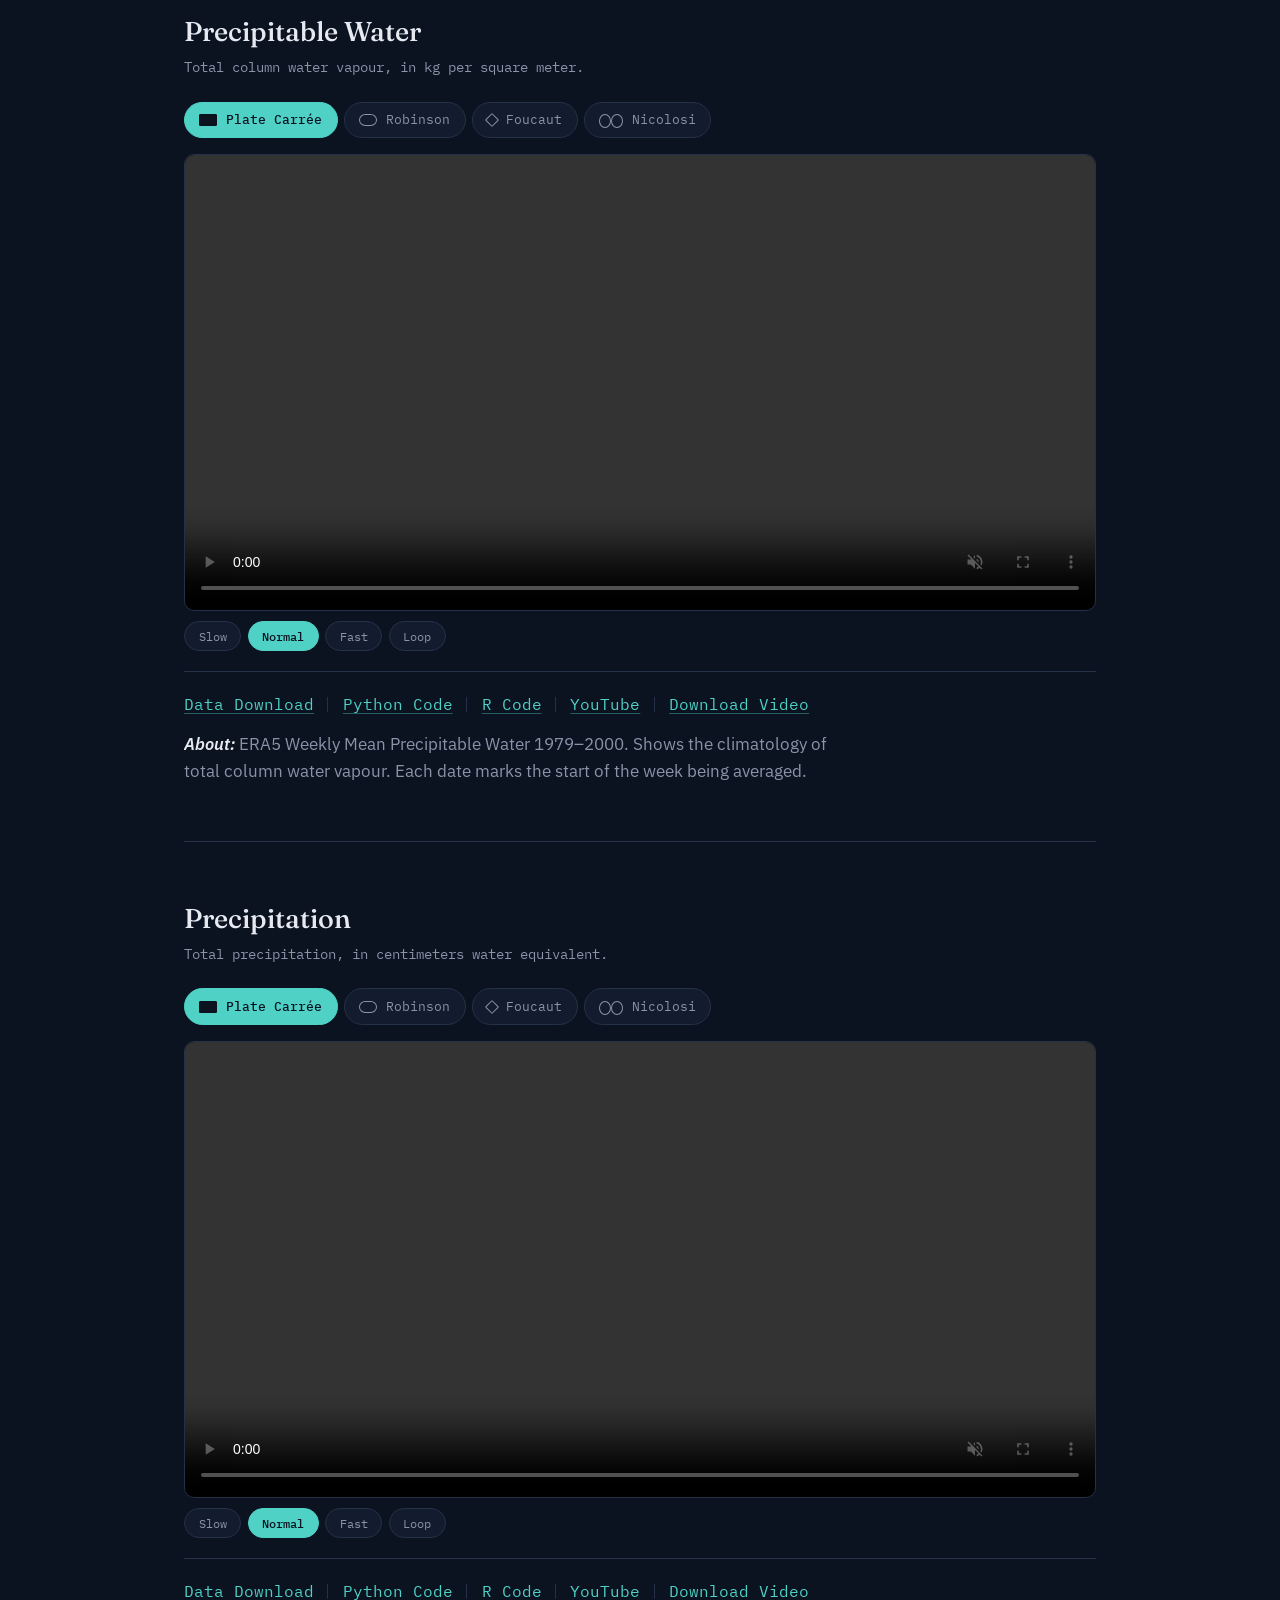
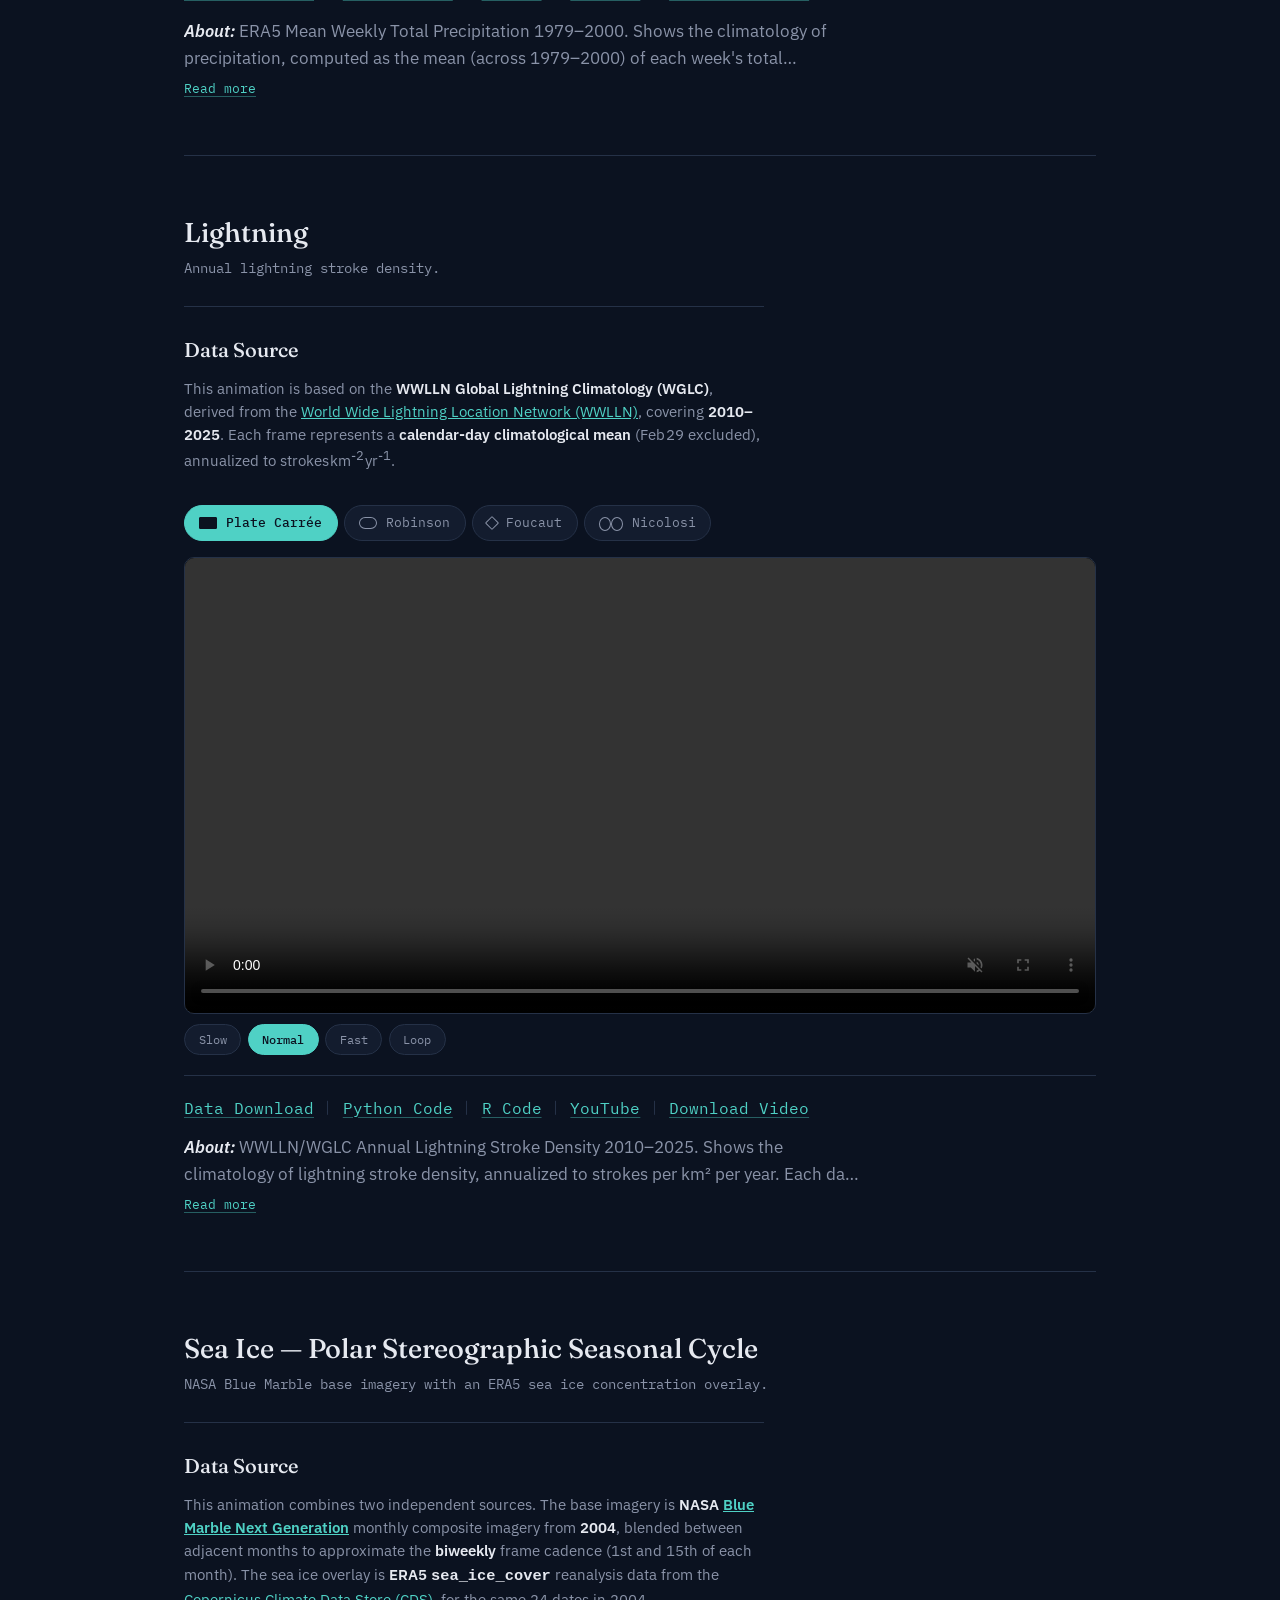
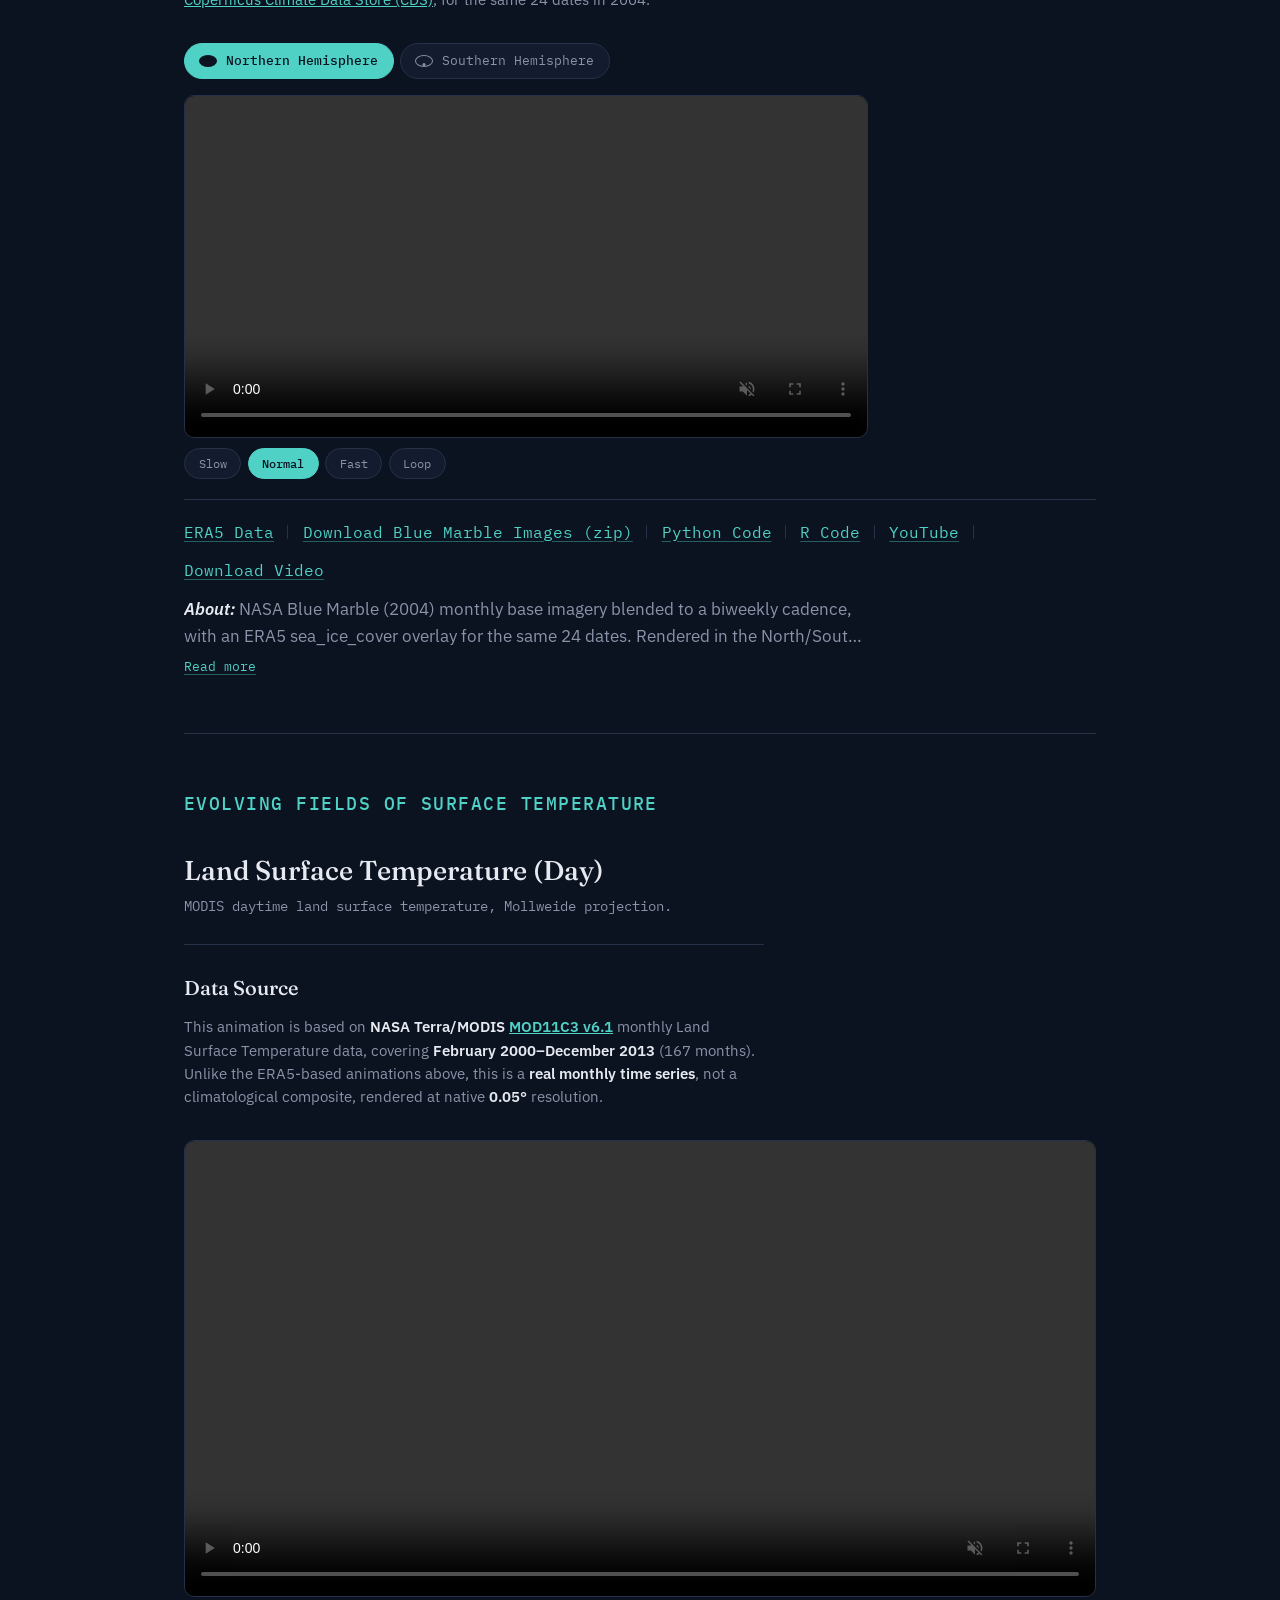
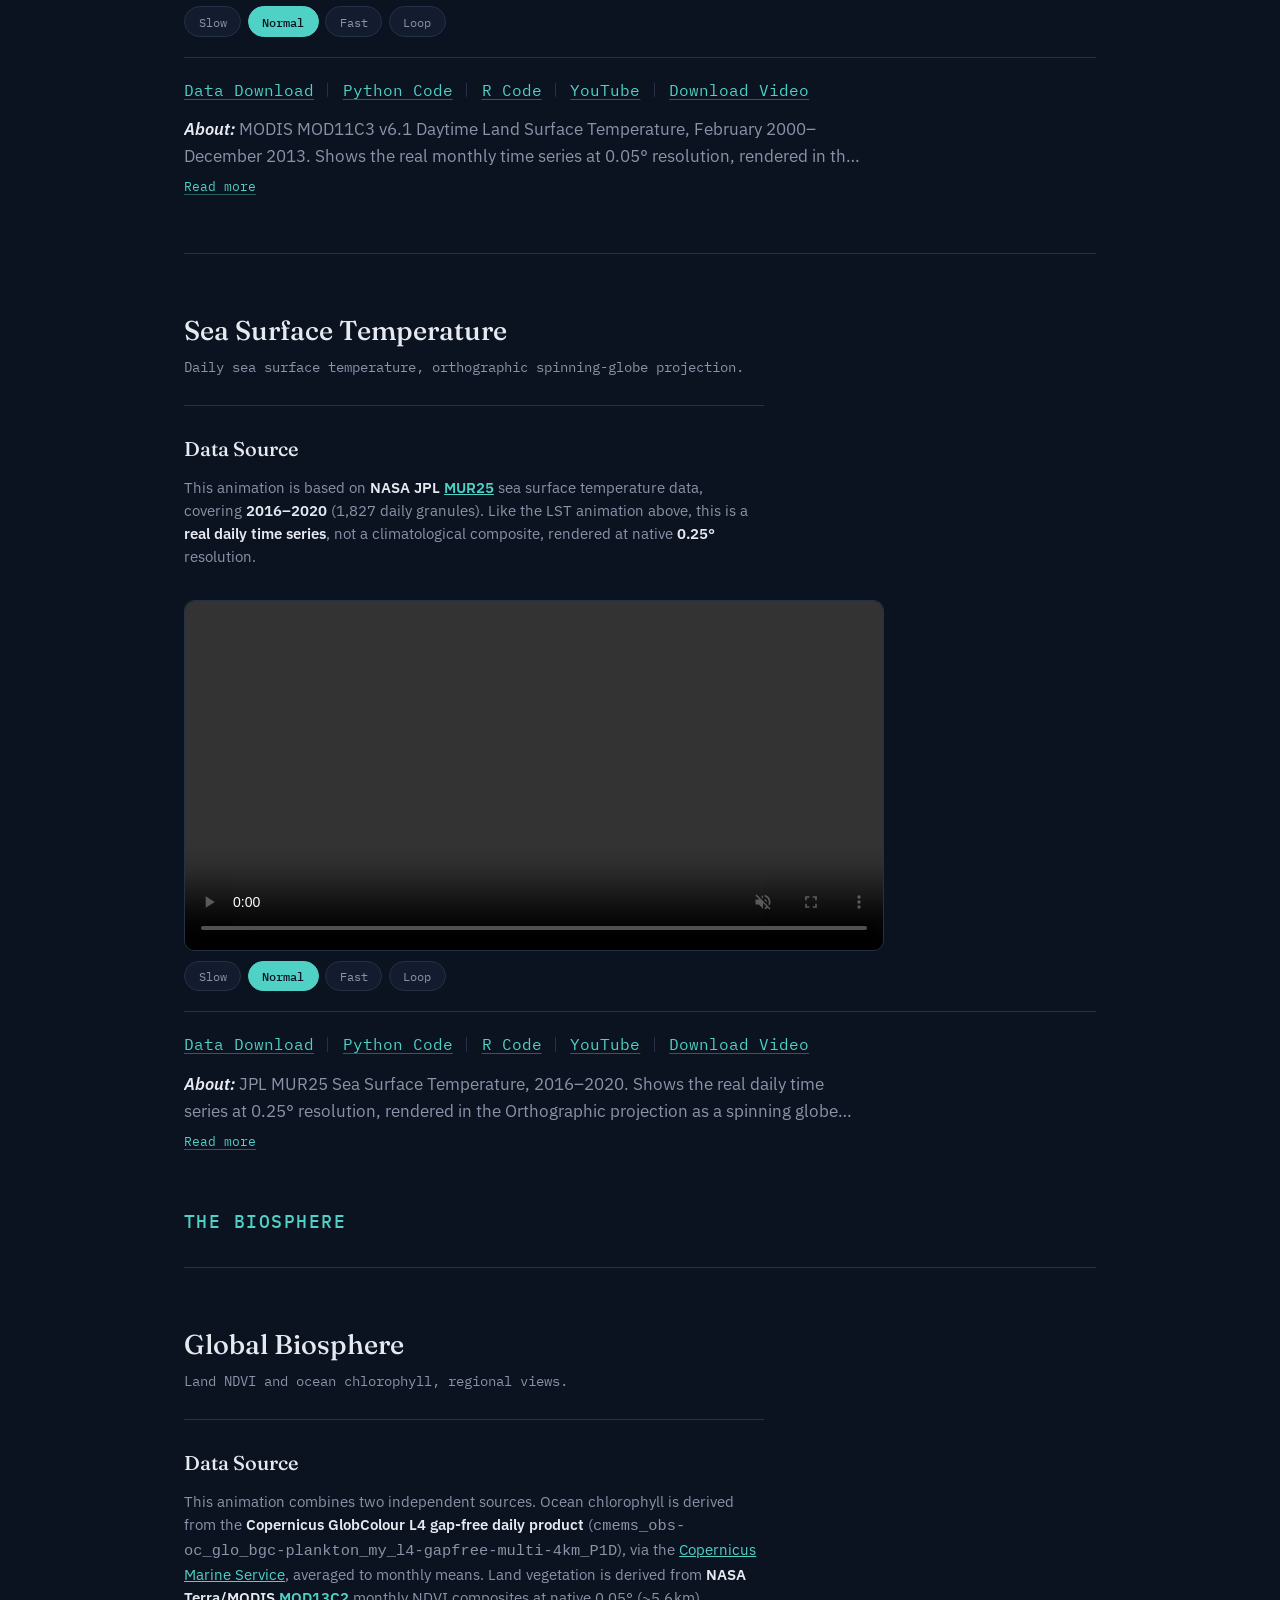
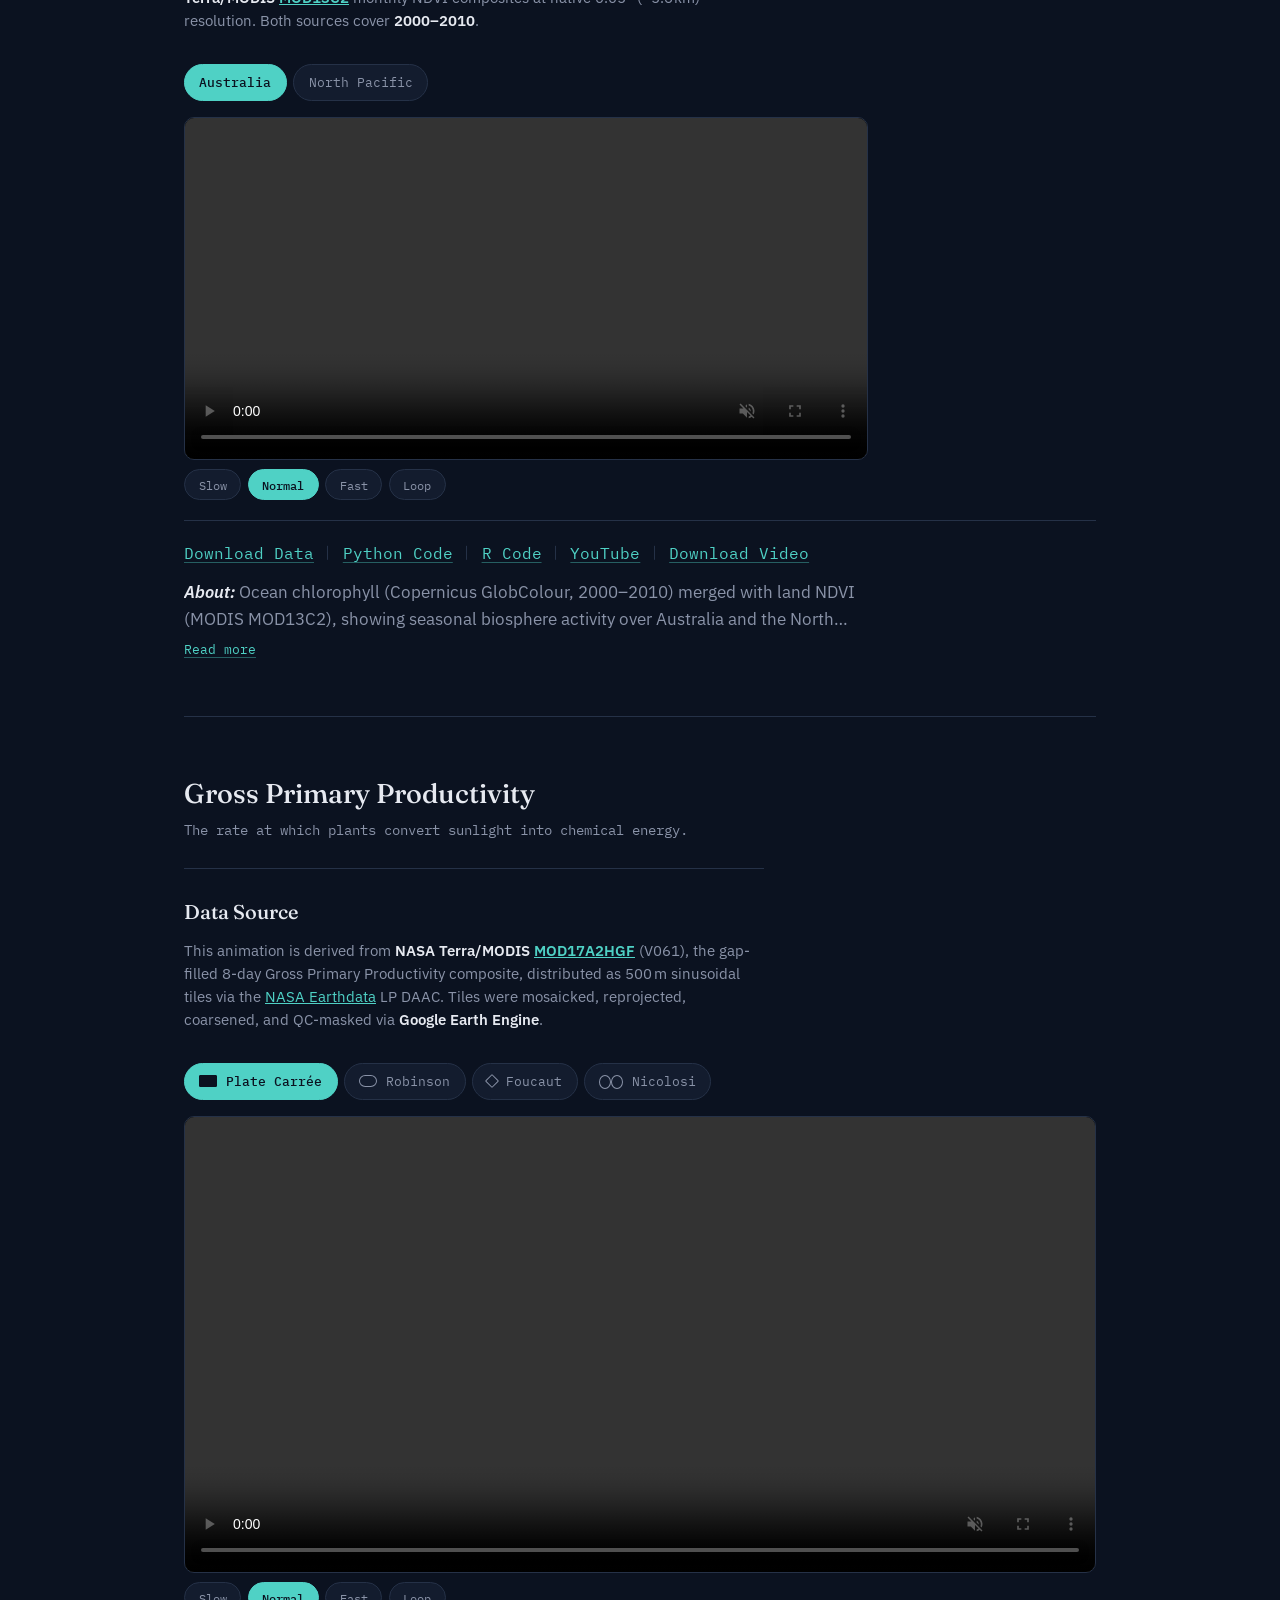
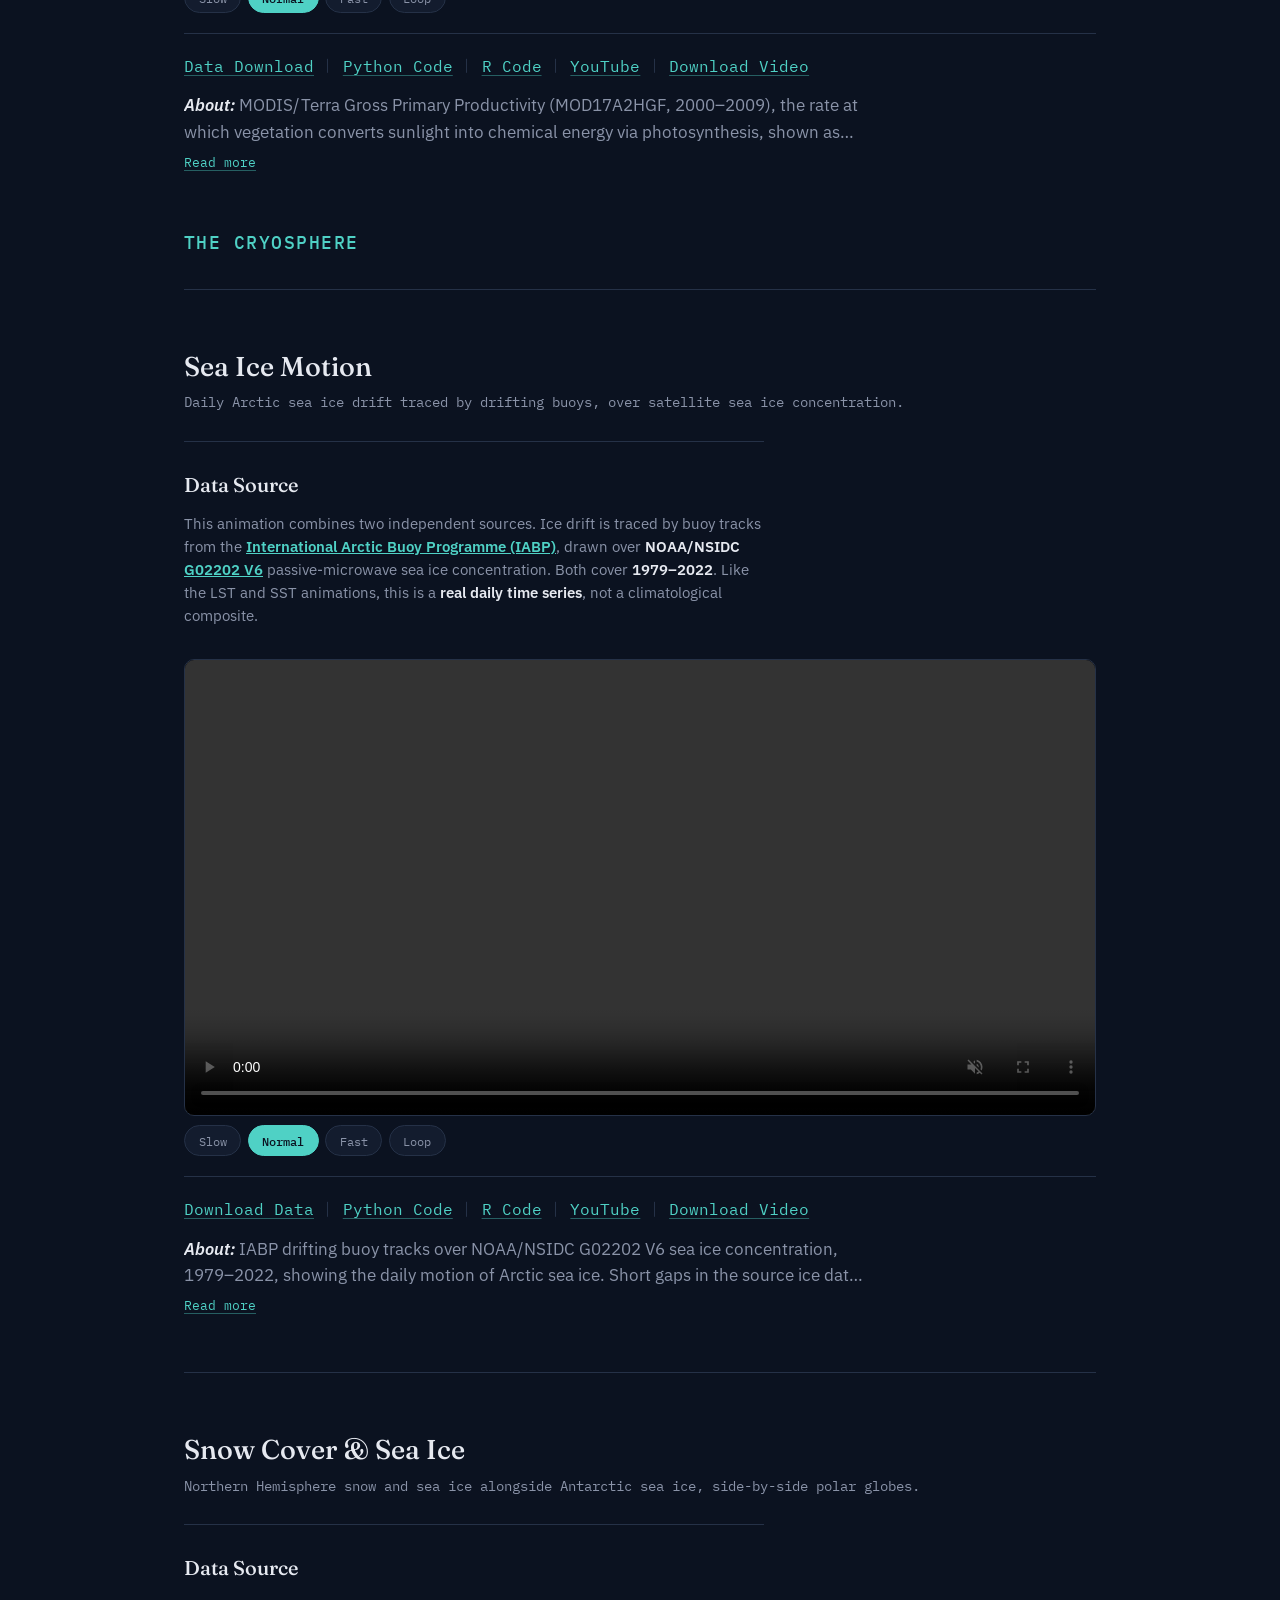
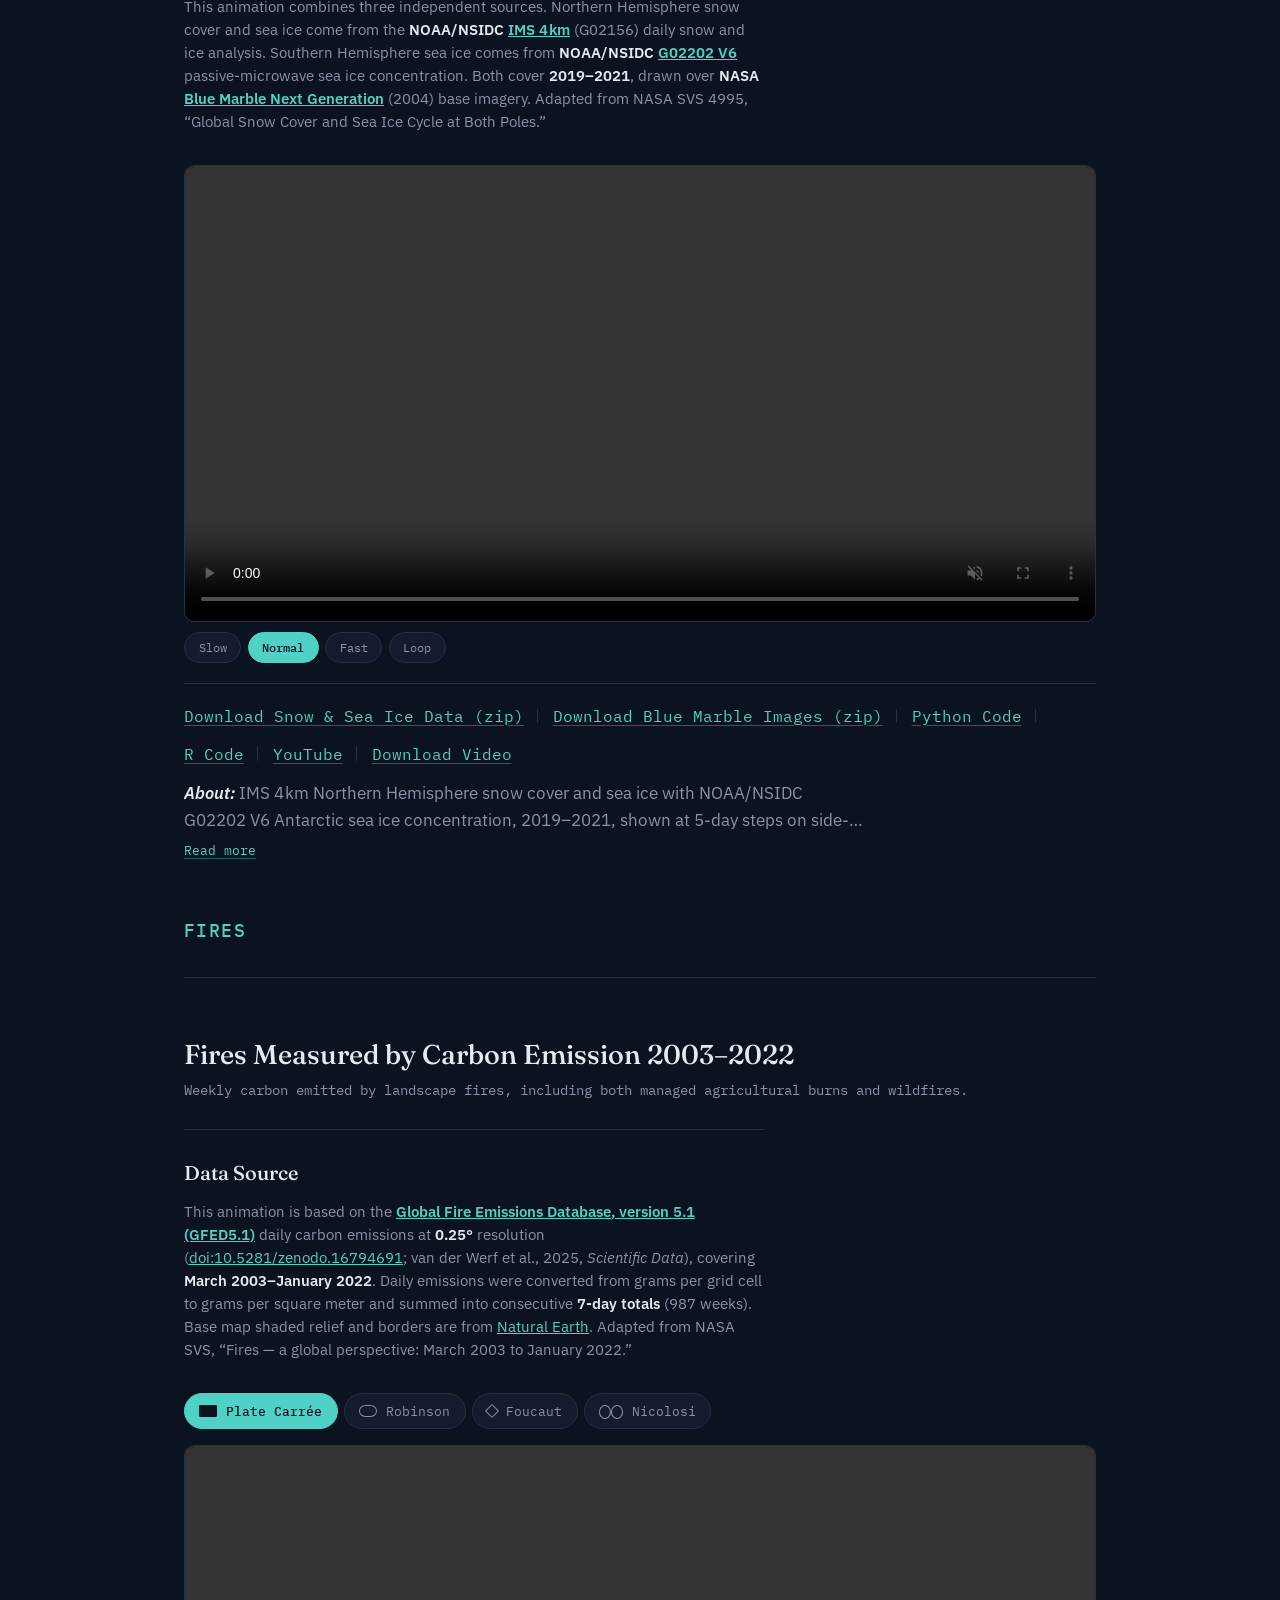
==== commit 6c192e64: "CO and CO2 2006 scripts: accept 3-hourly release CO file; fix Aerosol nav count" ====
--- a/docs/index.html
+++ b/docs/index.html
@@ -47,7 +47,7 @@
   </a>
   <a href="#cat-aerosol" class="toc-link">
     <span class="toc-link-label">Aerosol Transport</span>
-    <span class="toc-link-count">2 animations</span>
+    <span class="toc-link-count">3 animations</span>
   </a>
   <a href="#cat-carbon" class="toc-link">
     <span class="toc-link-label">Transport of Trace Gases: Carbon Species</span>
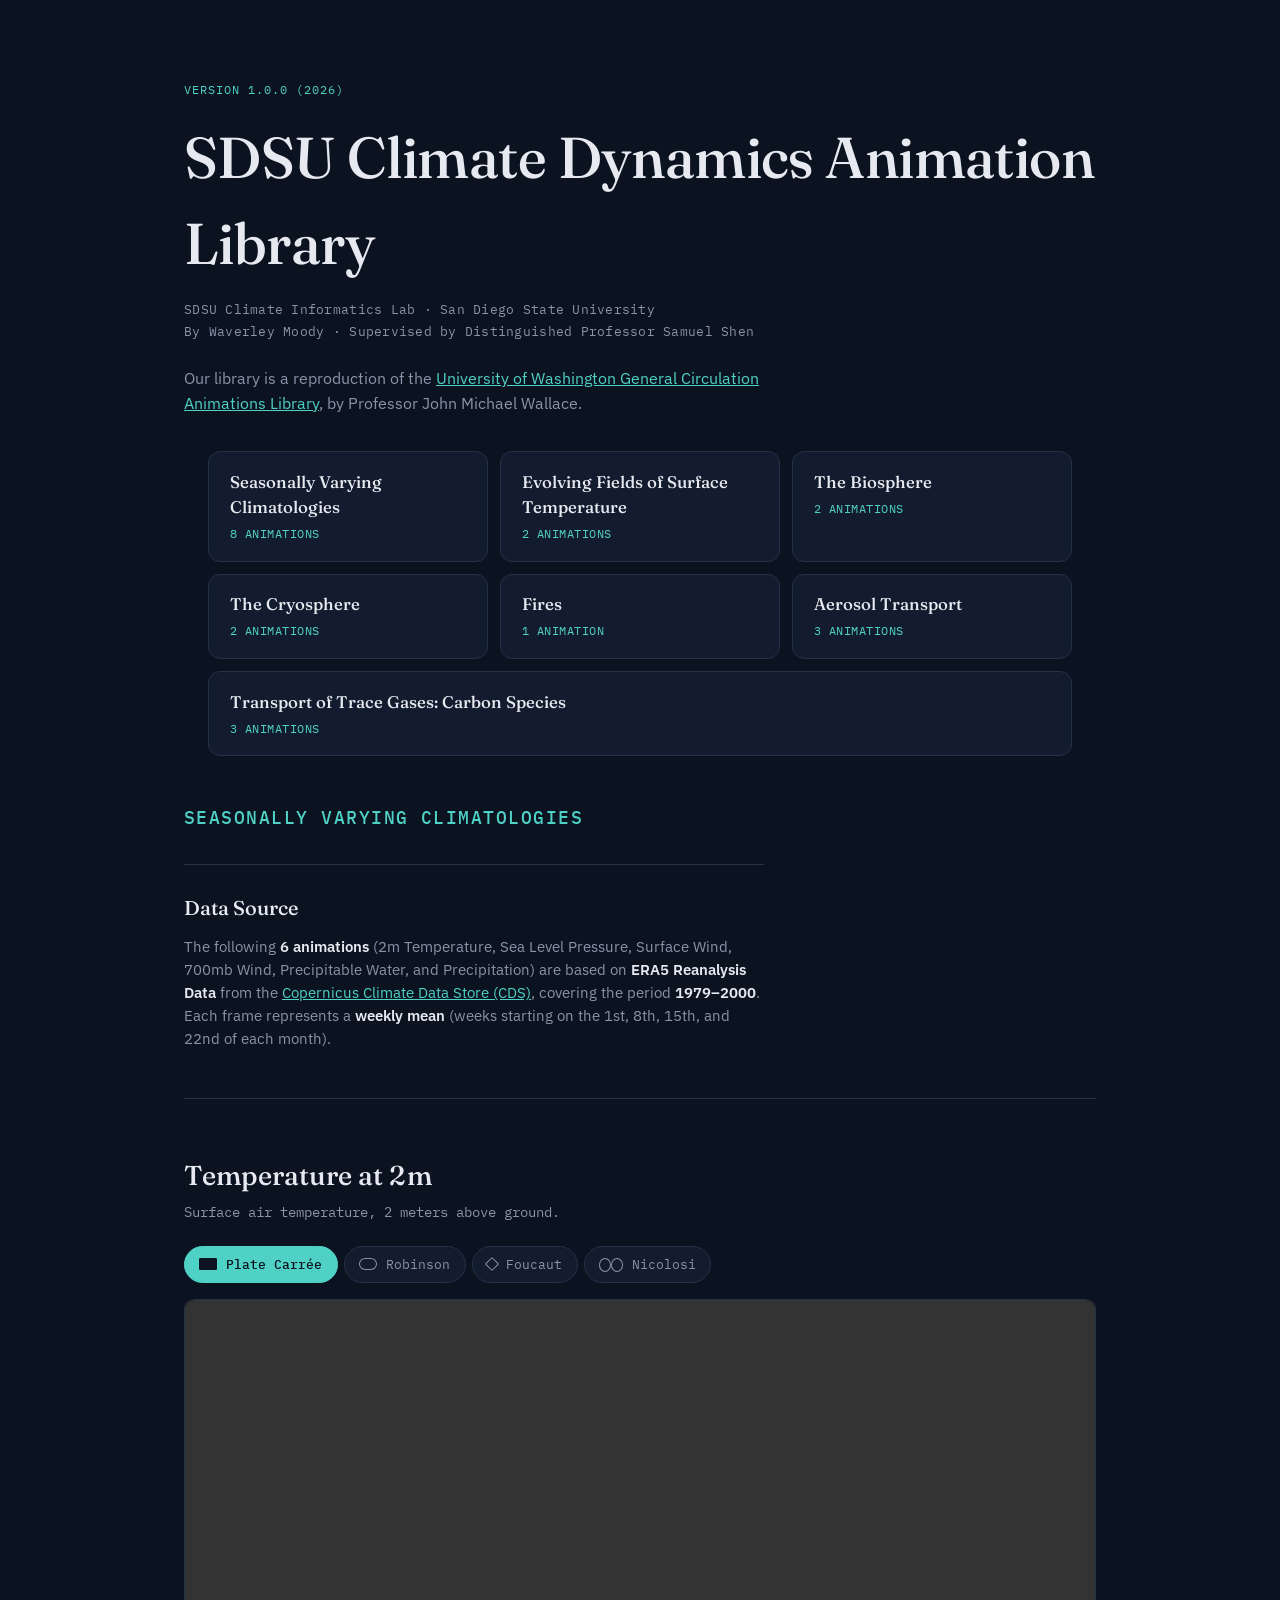
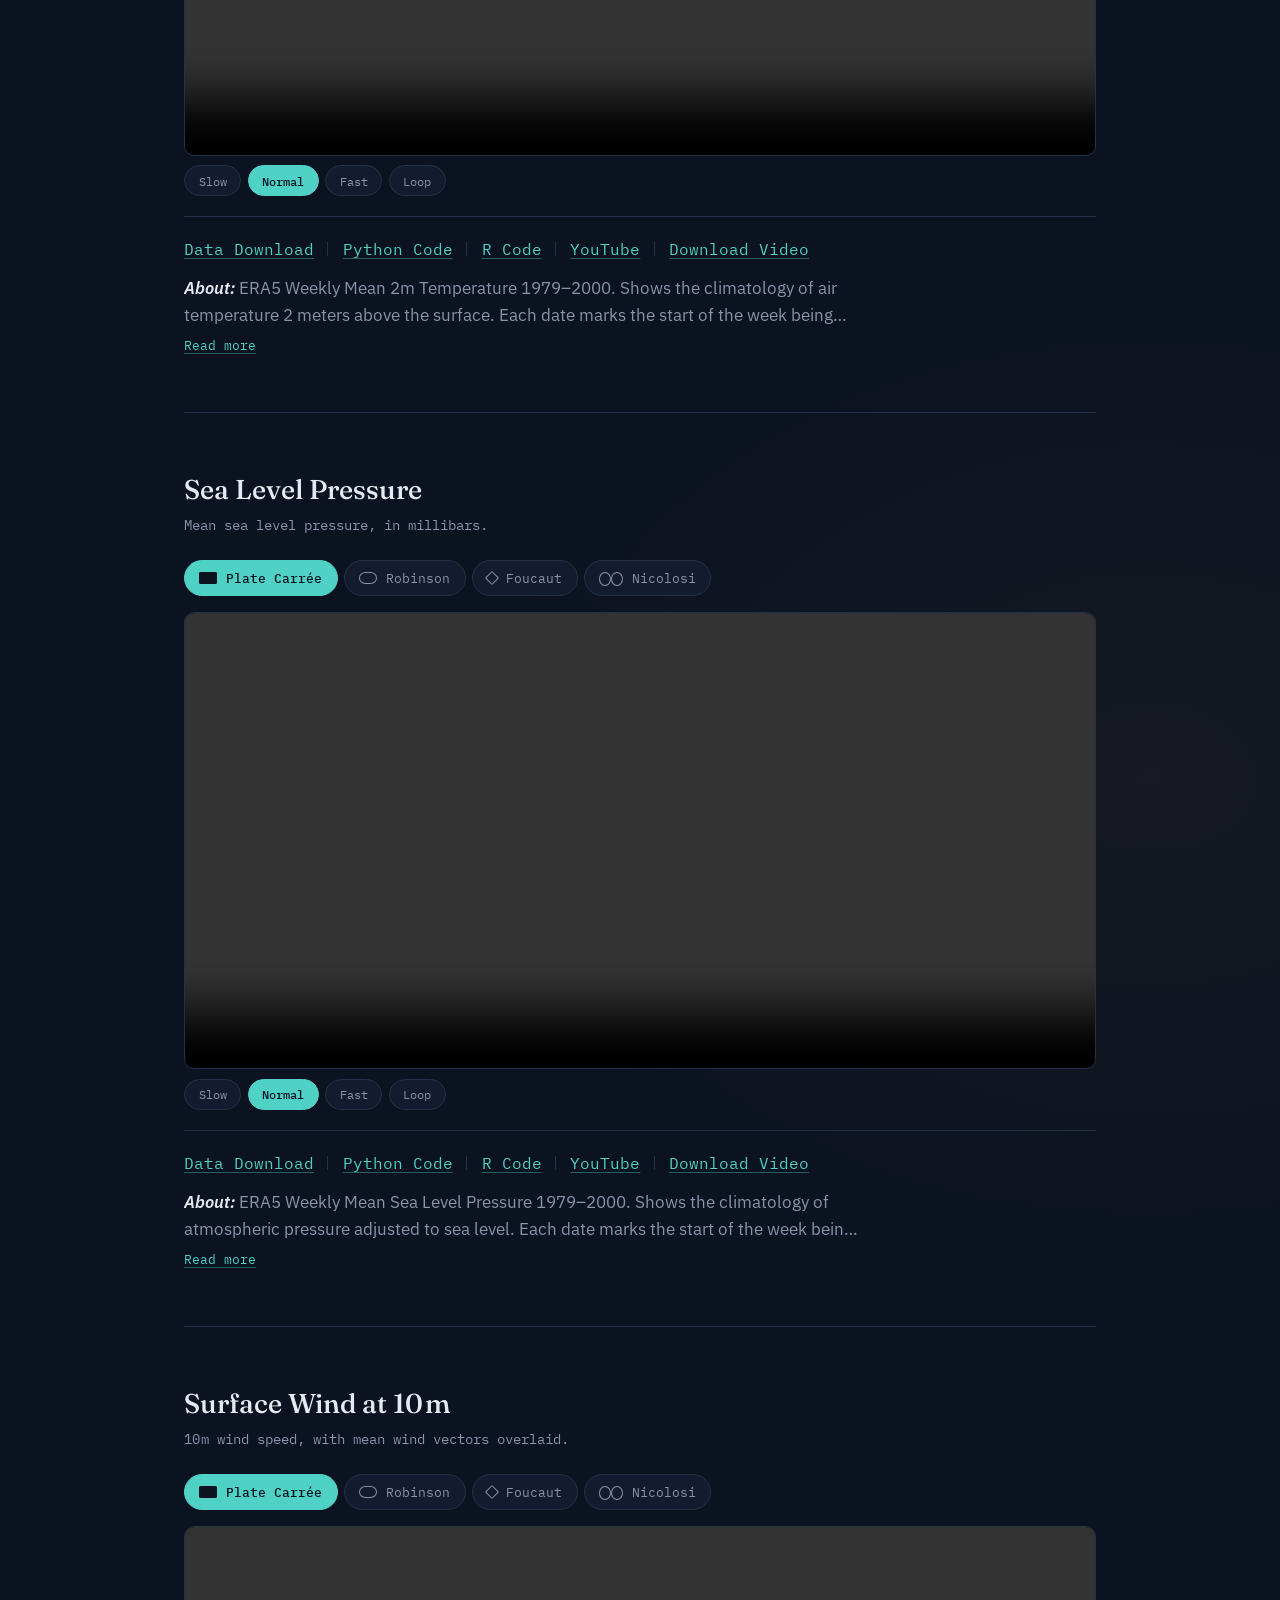
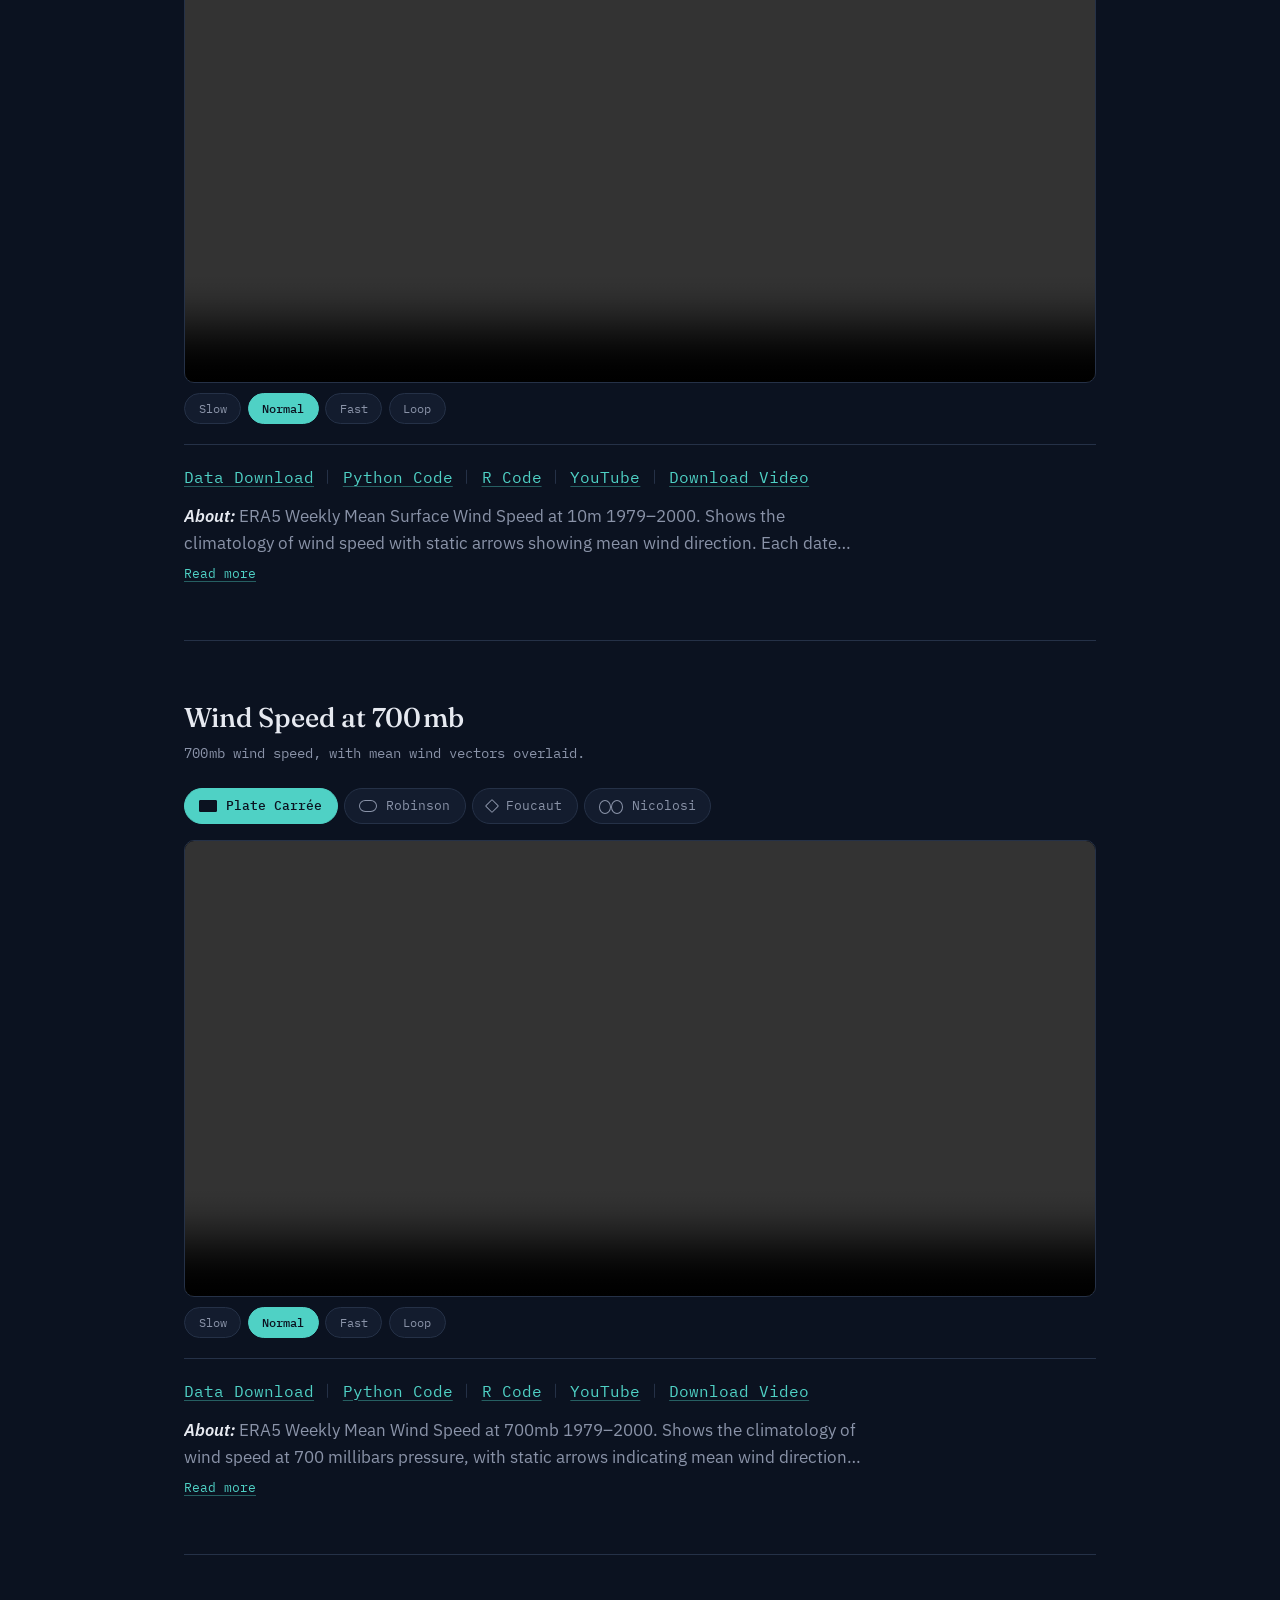
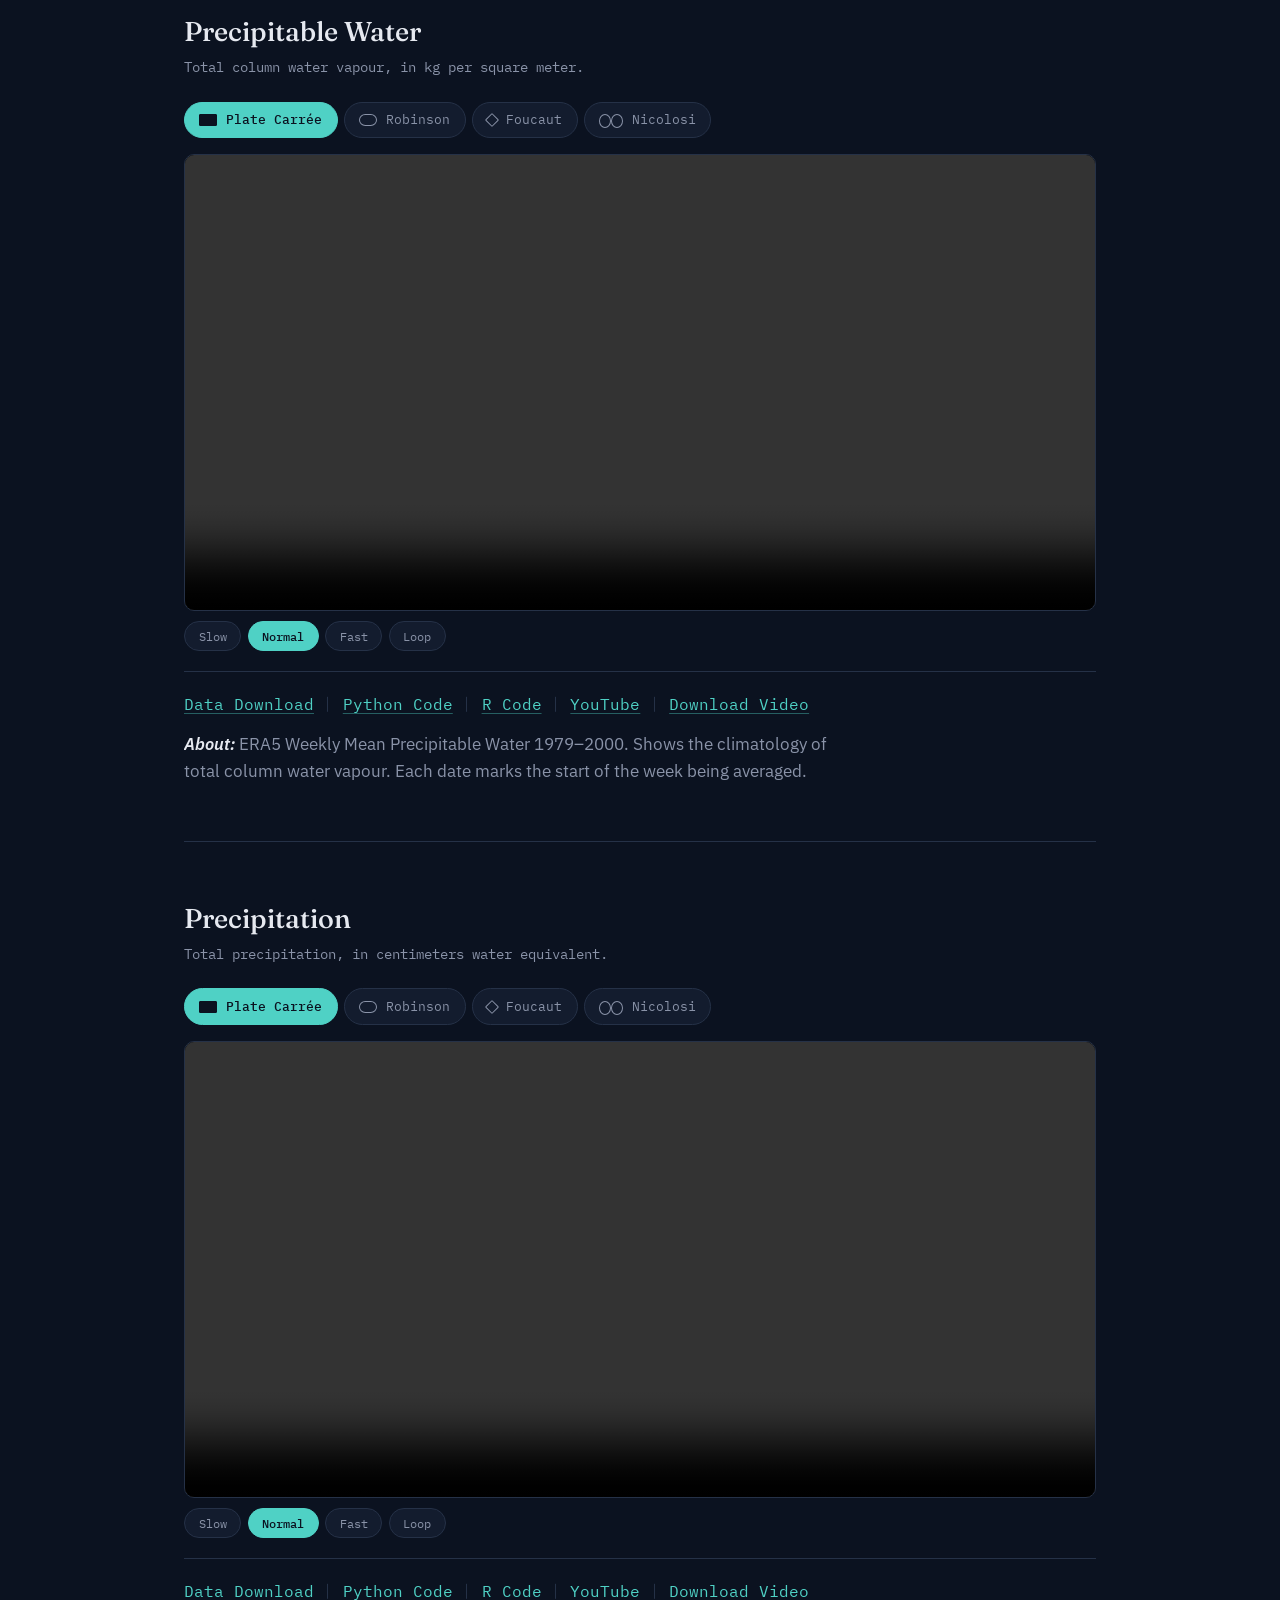
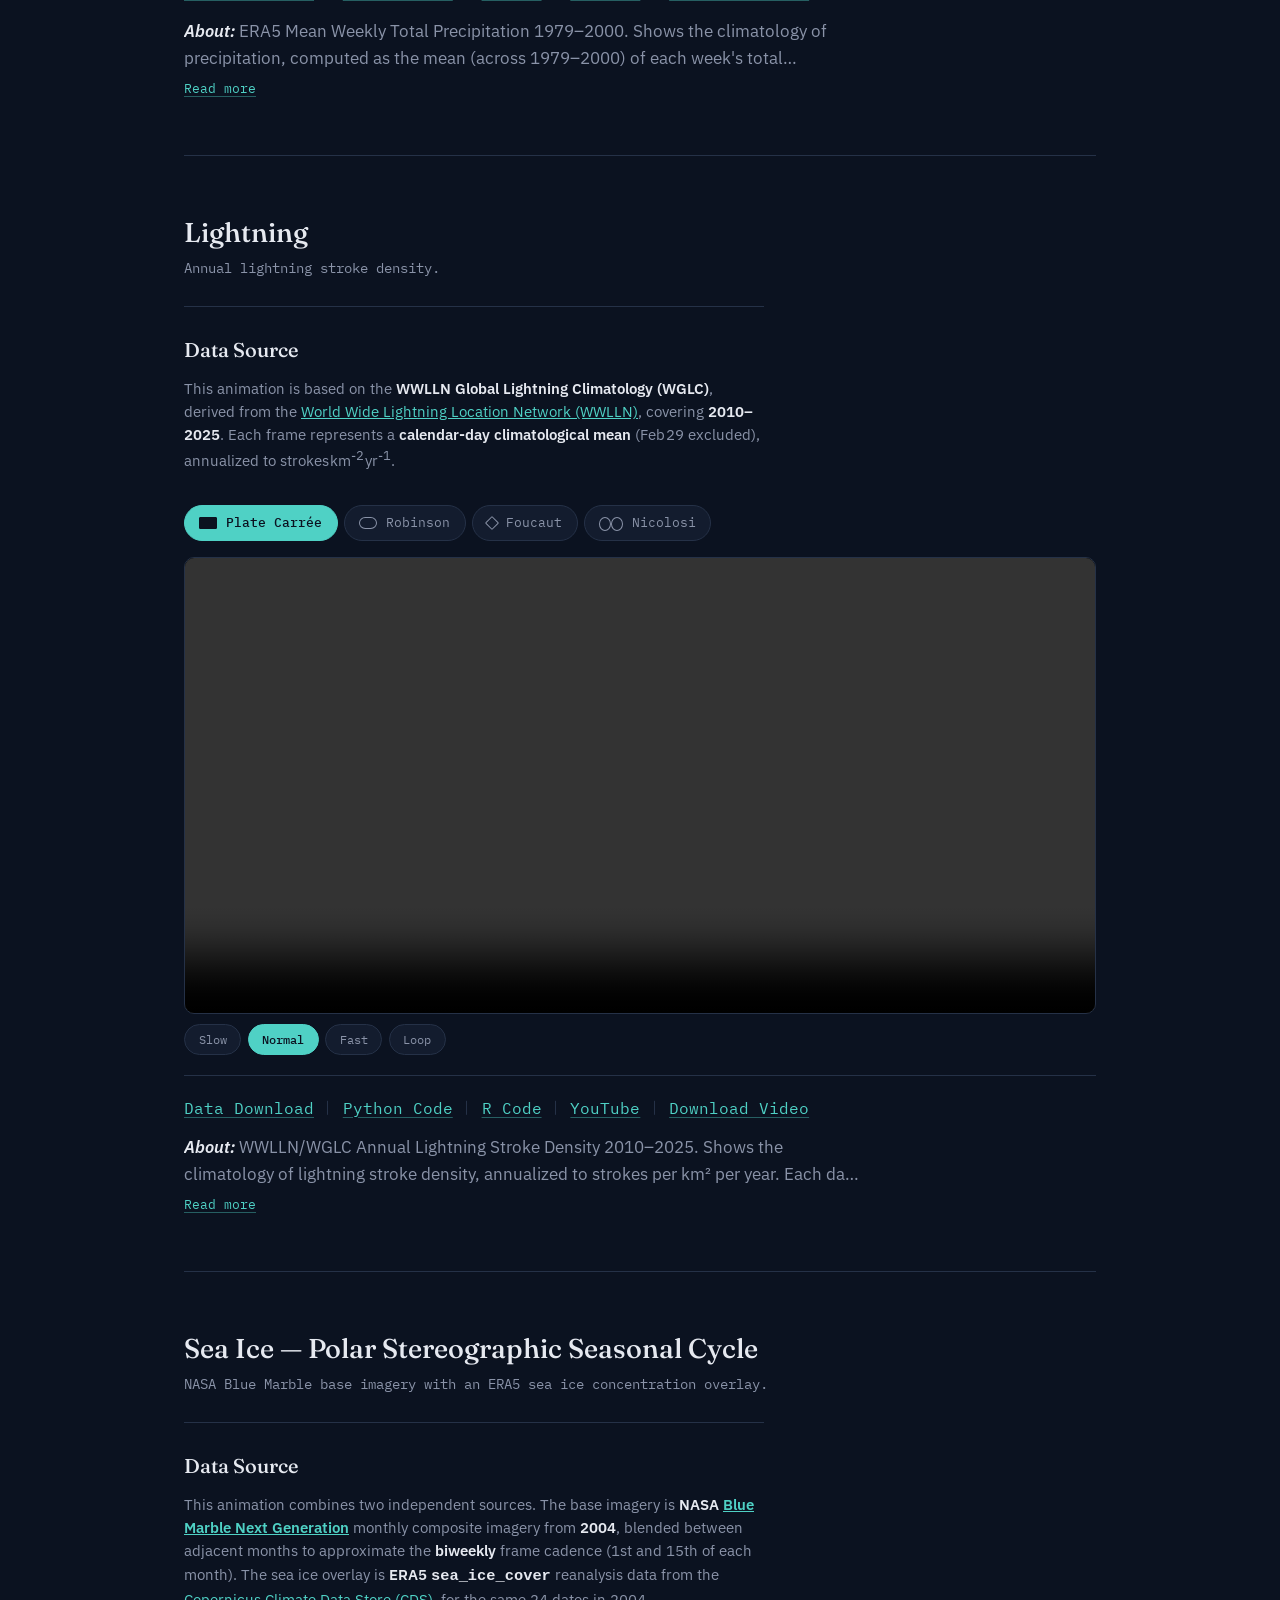
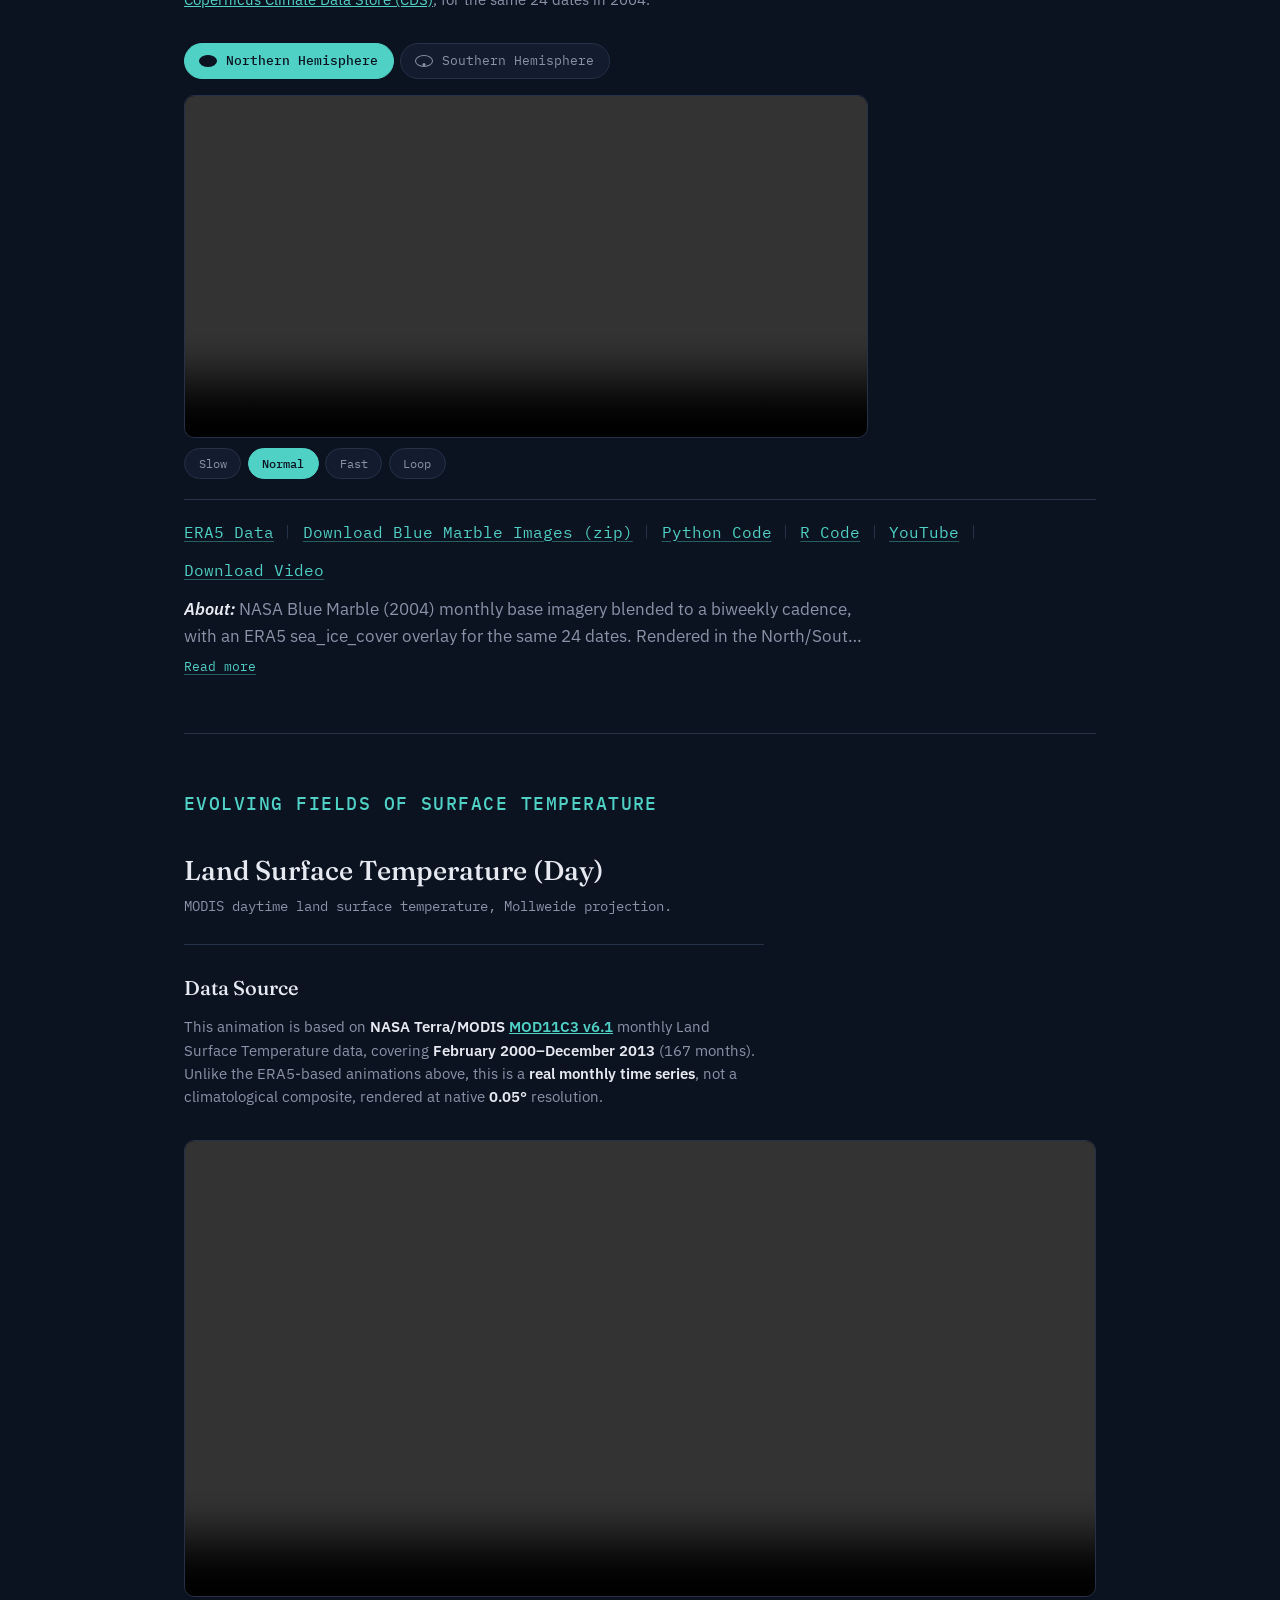
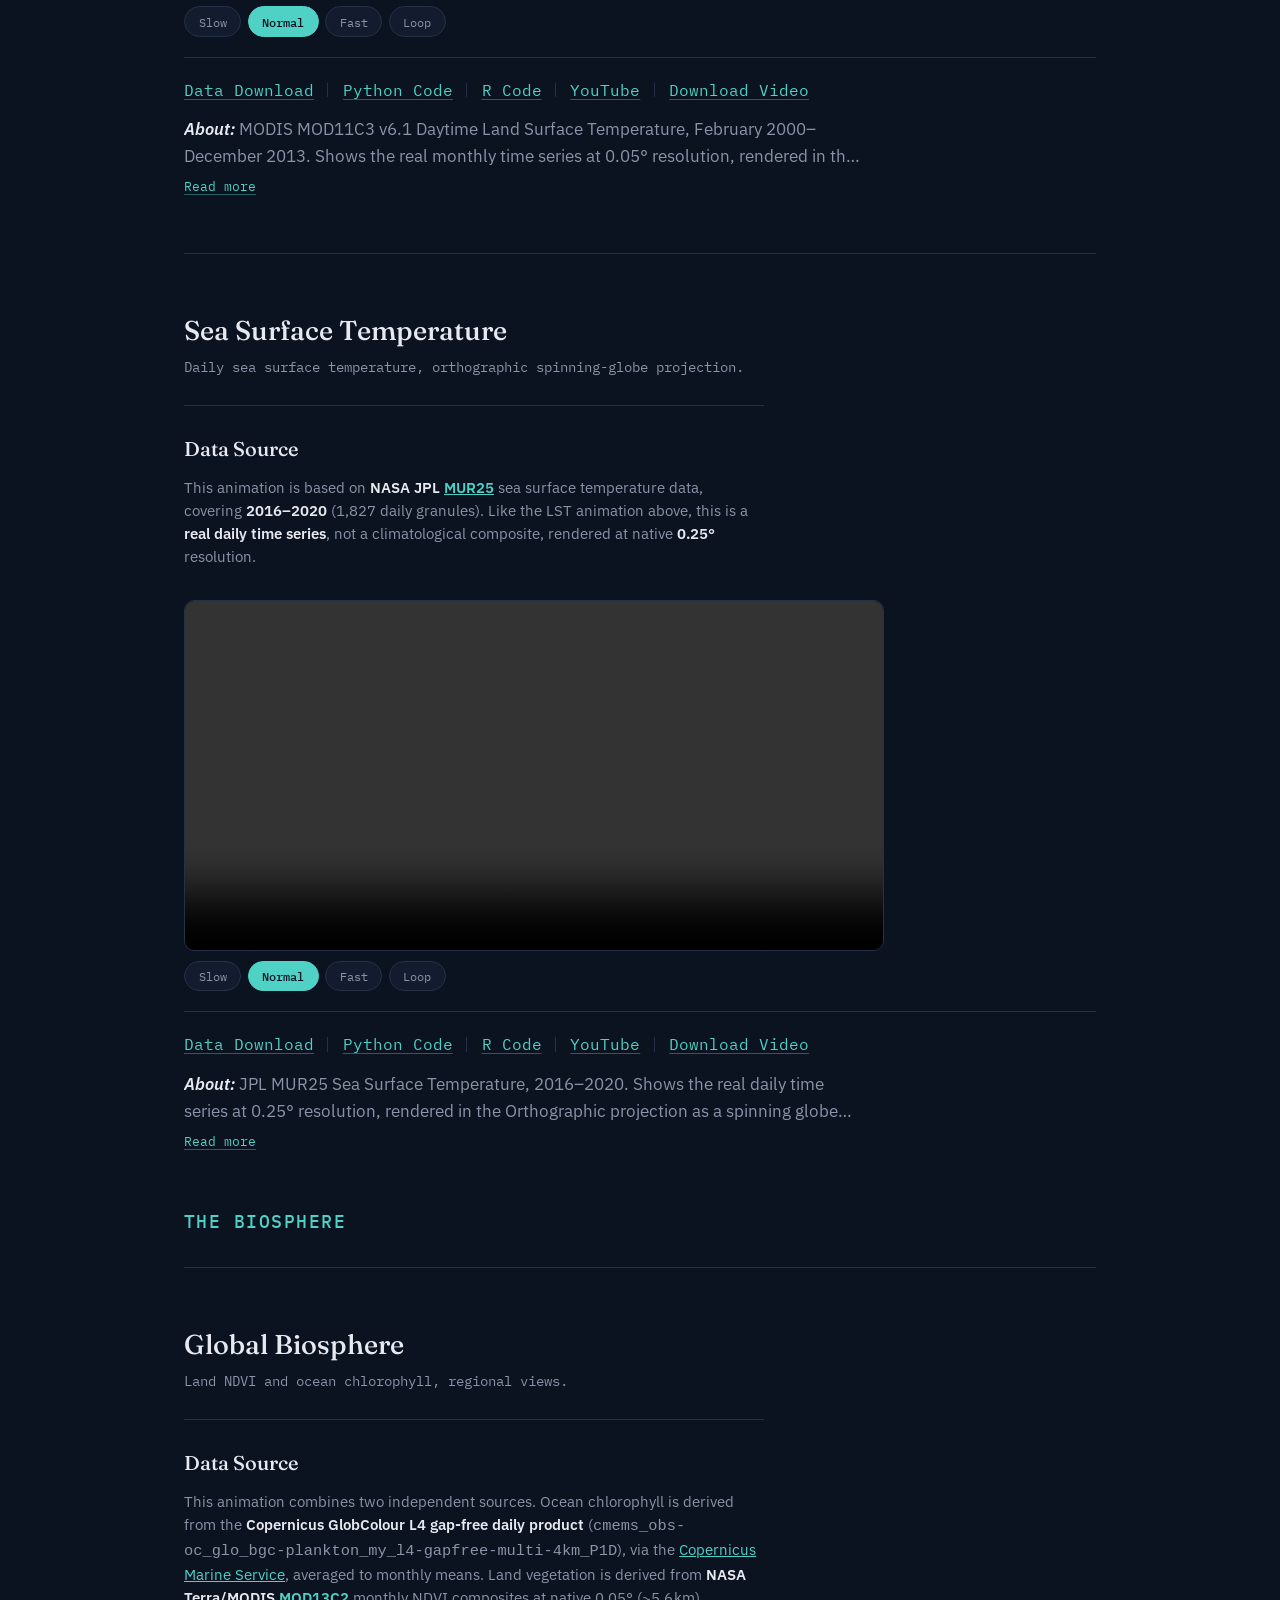
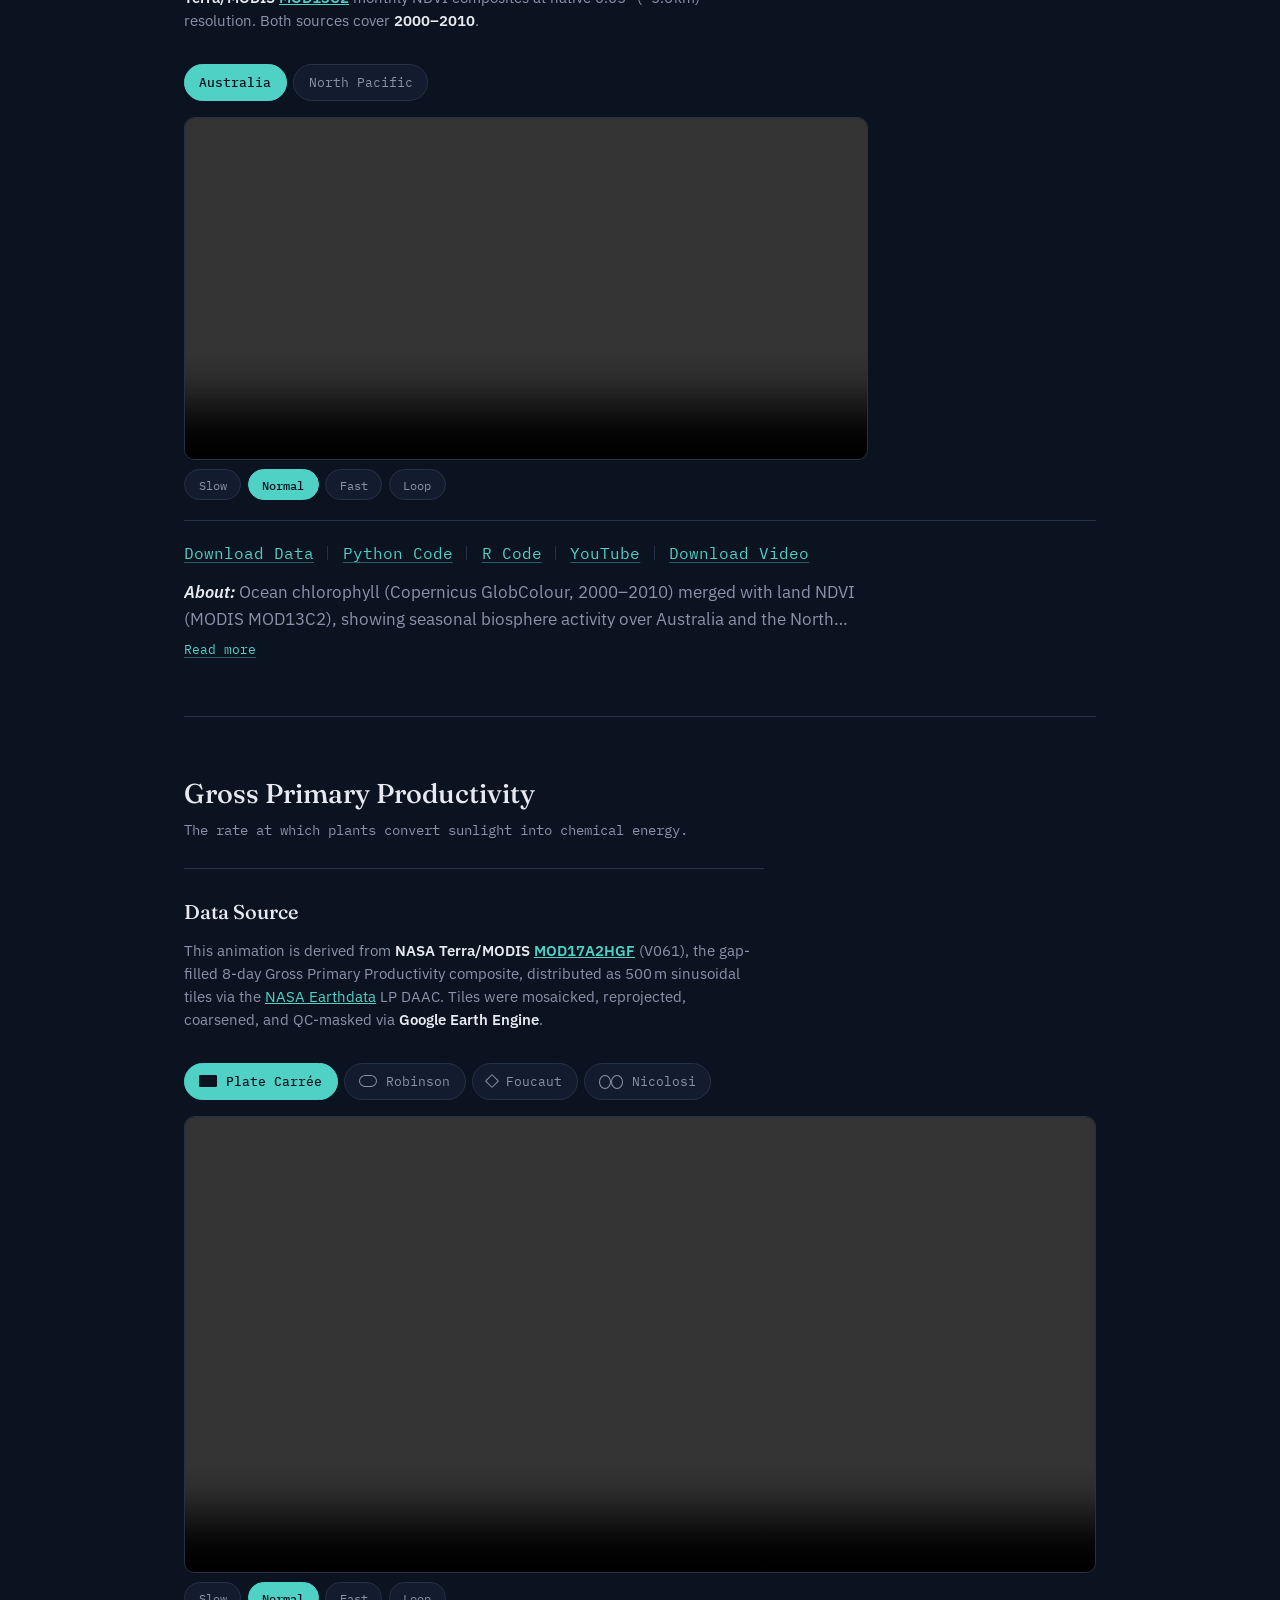
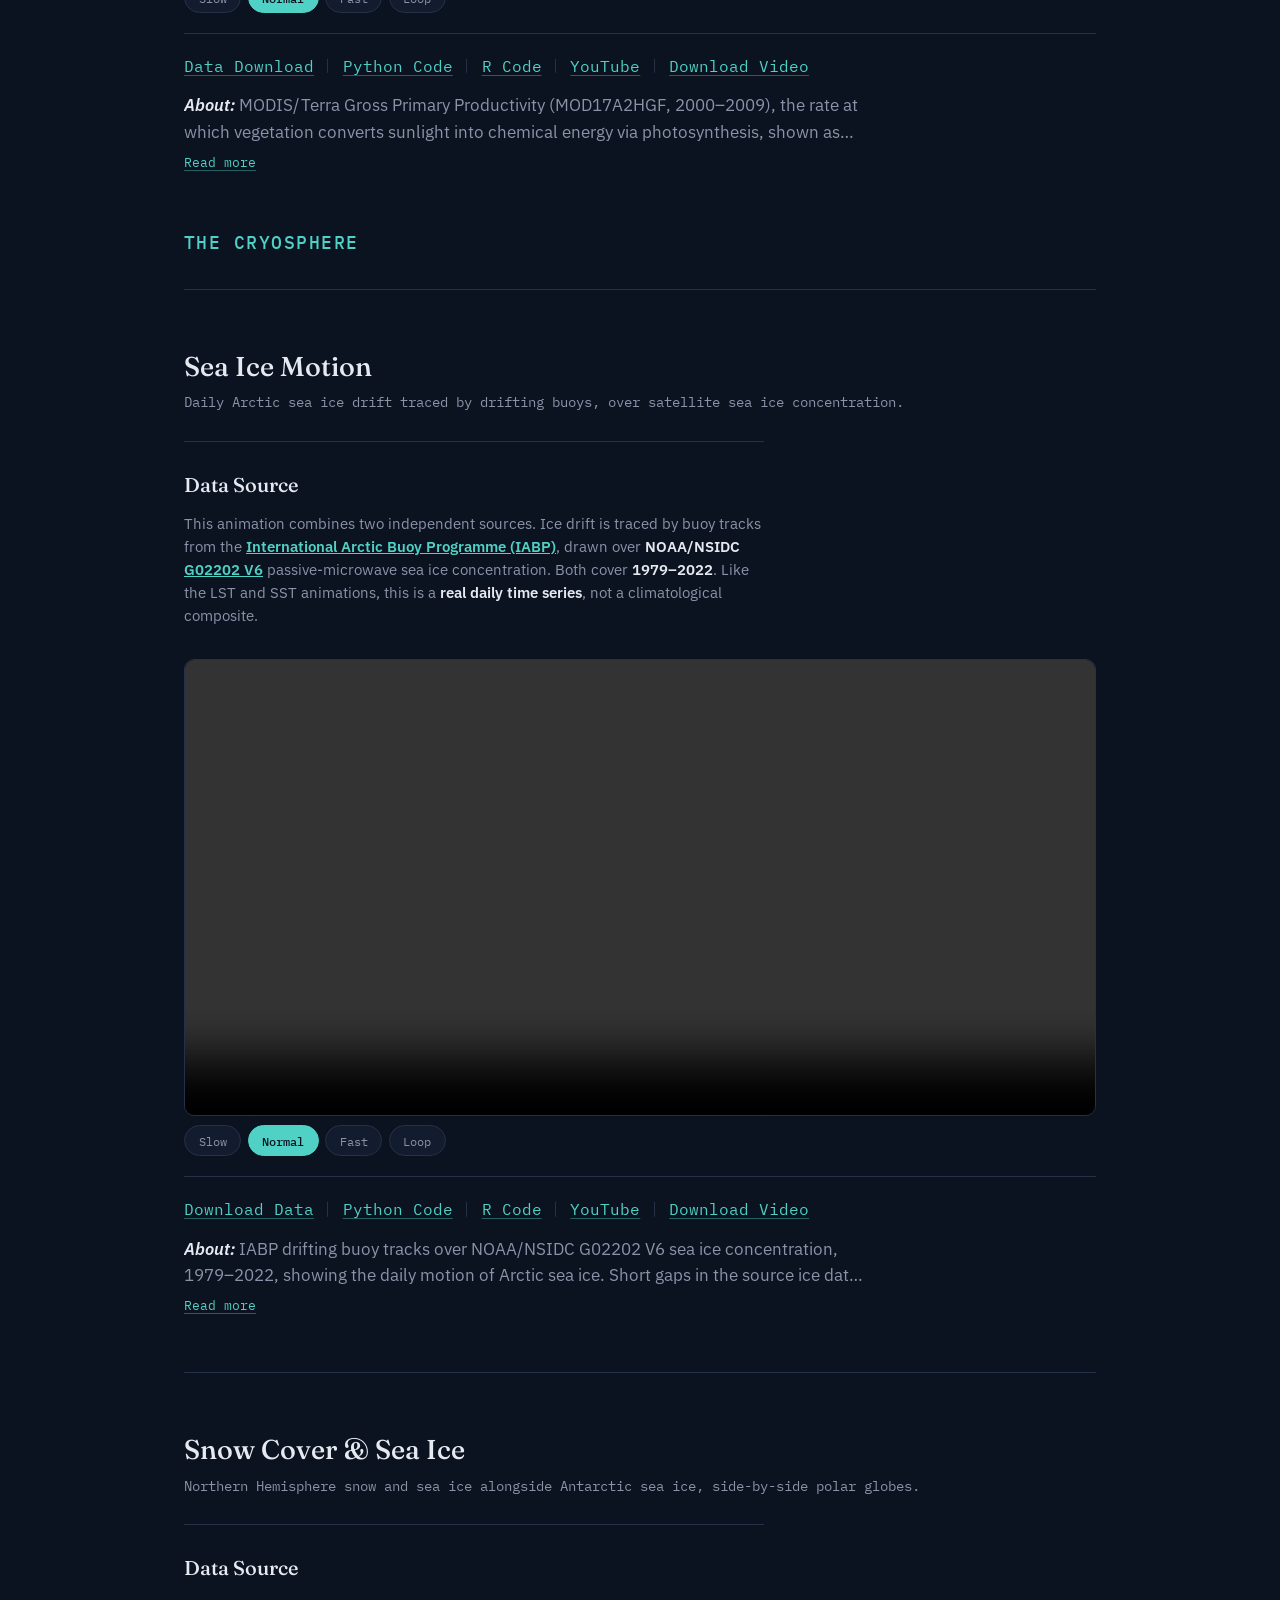
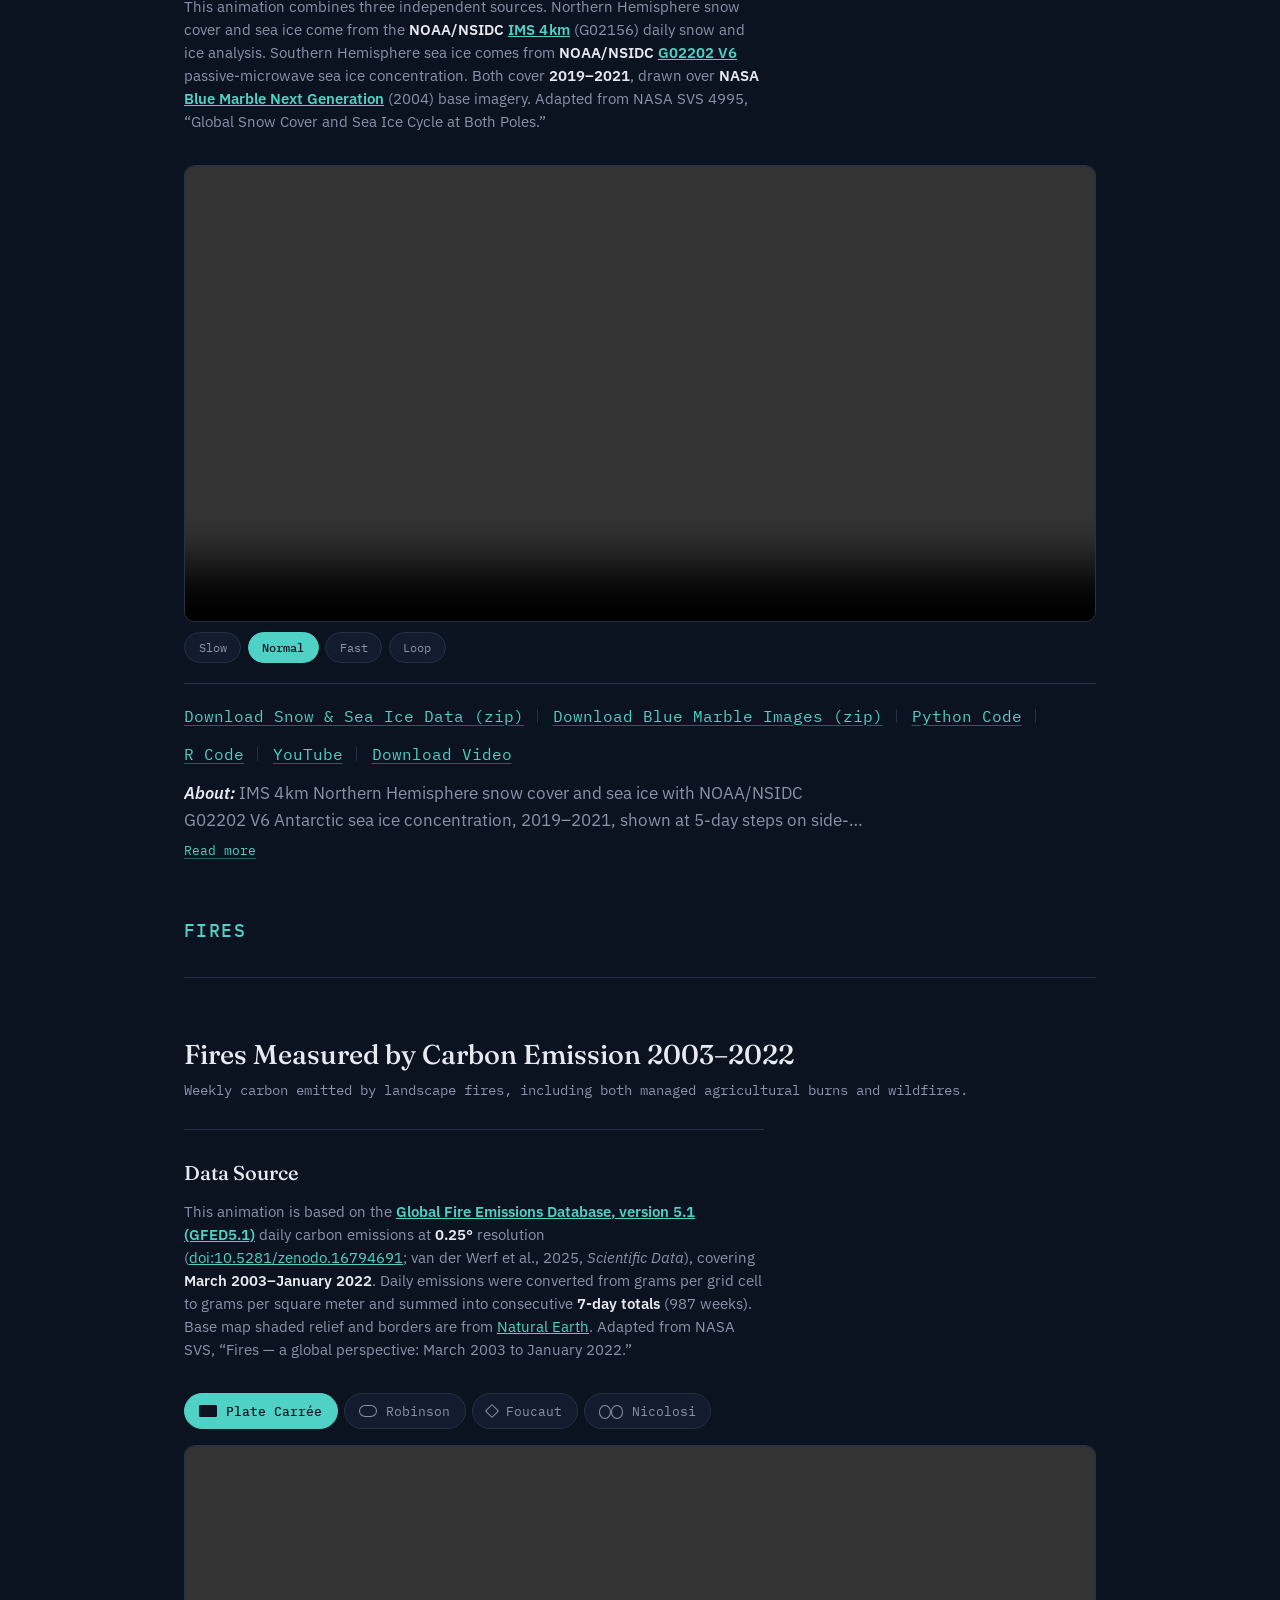
==== commit 07c5d2bd: "Link CO and CO2 2006 release data" ====
--- a/docs/index.html
+++ b/docs/index.html
@@ -1903,8 +1903,7 @@
     </div>
     <div class="animation-meta">
       <div class="meta-links">
-        <!-- TODO: link the GitHub Release data files once published -->
-        <a href="#">Download Data</a>
+        <a href="https://github.com/WaverleyMoody/climate-animations/releases/download/carbon_species_v1.0/co_co2_2006_data.zip">Download Data</a>
         <a class="code-link"
            href="https://github.com/WaverleyMoody/climate-animations/blob/main/co_co2_2006/co_co2_2006_platecarree.py"
            target="_blank" rel="noopener">Python Code</a>
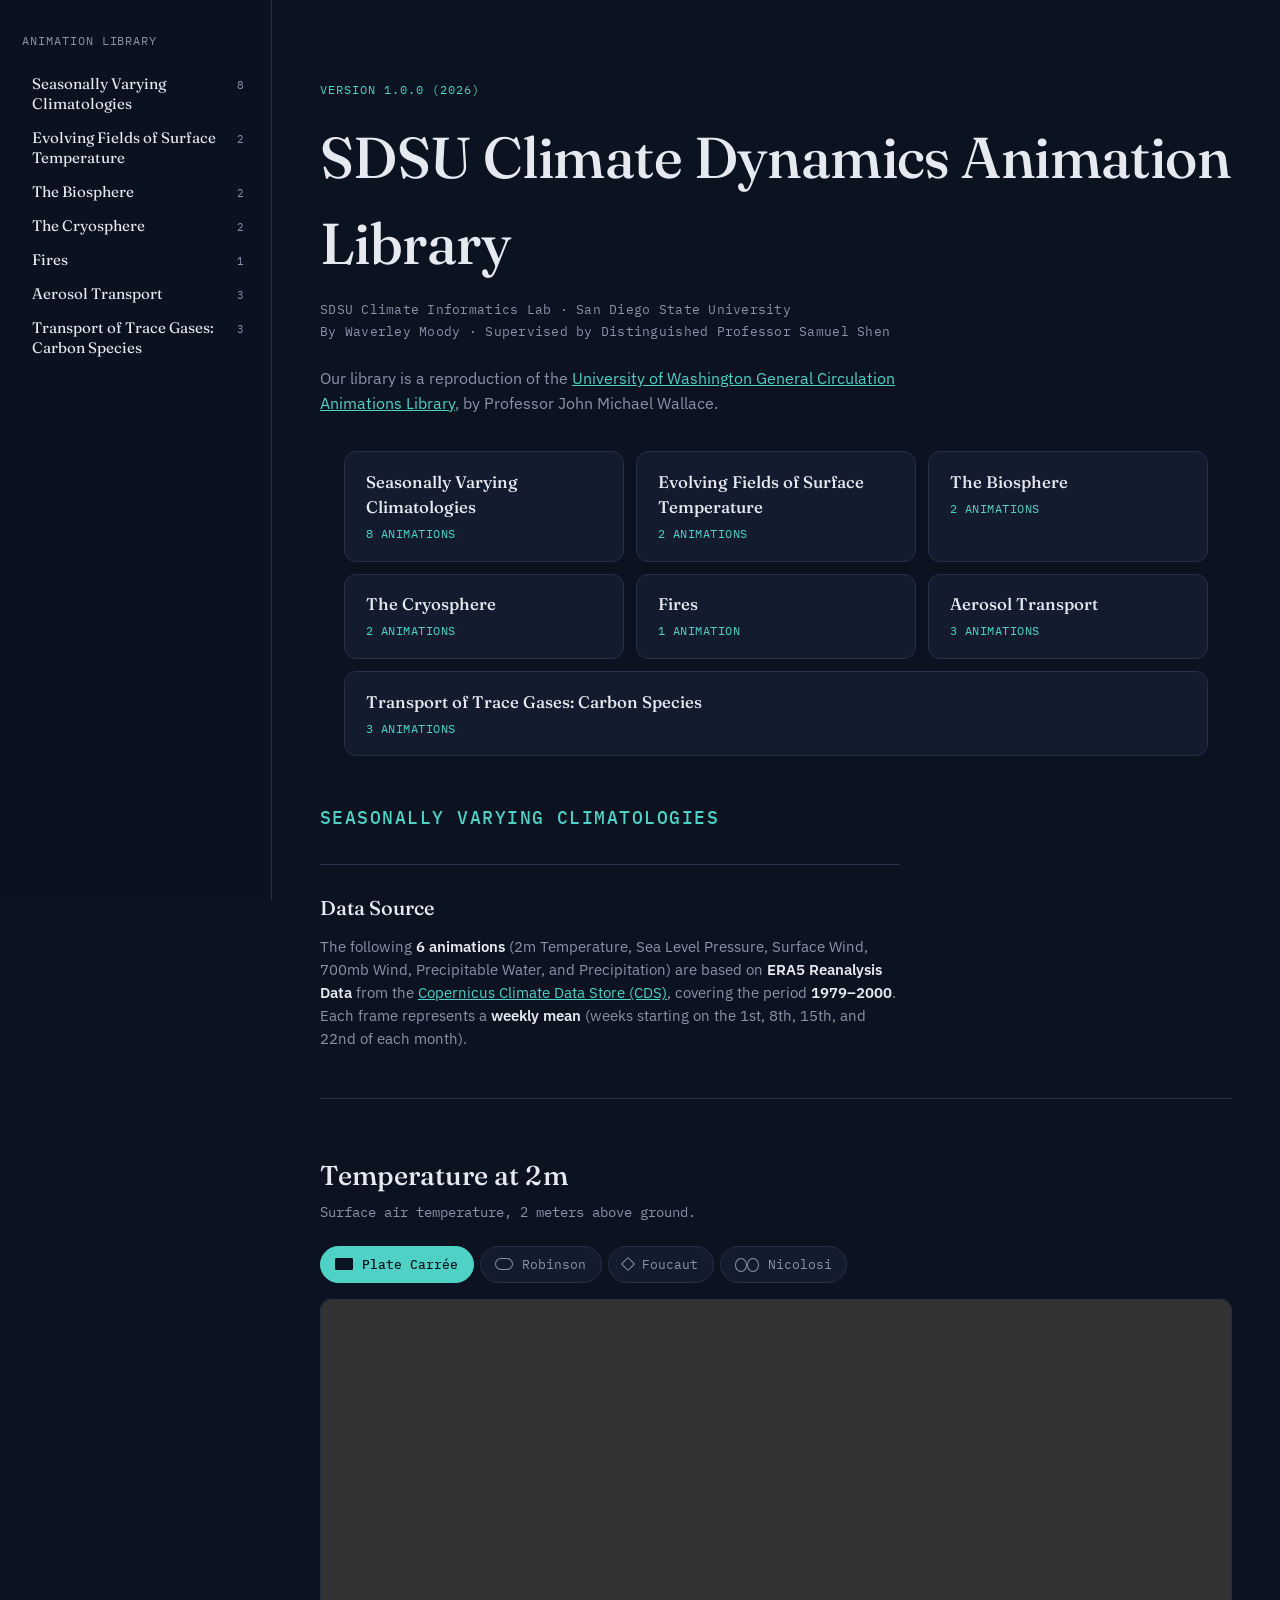
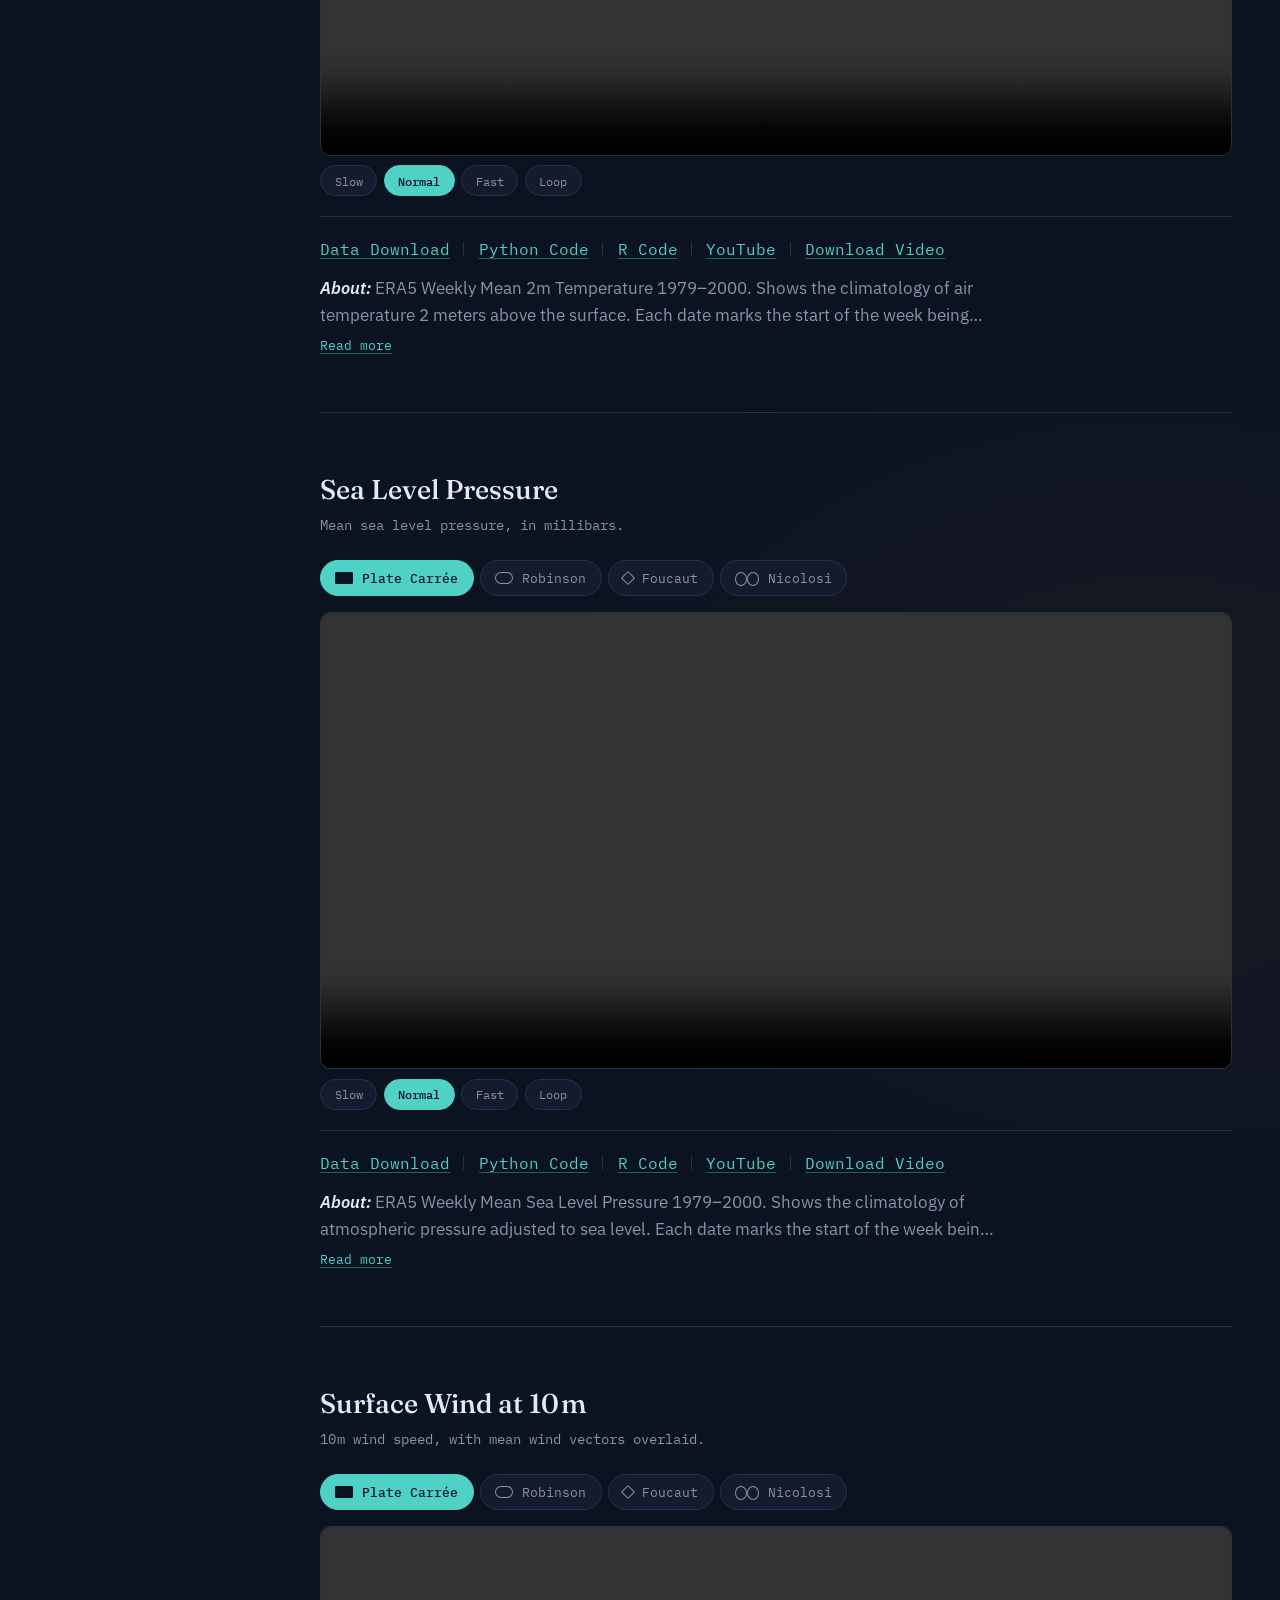
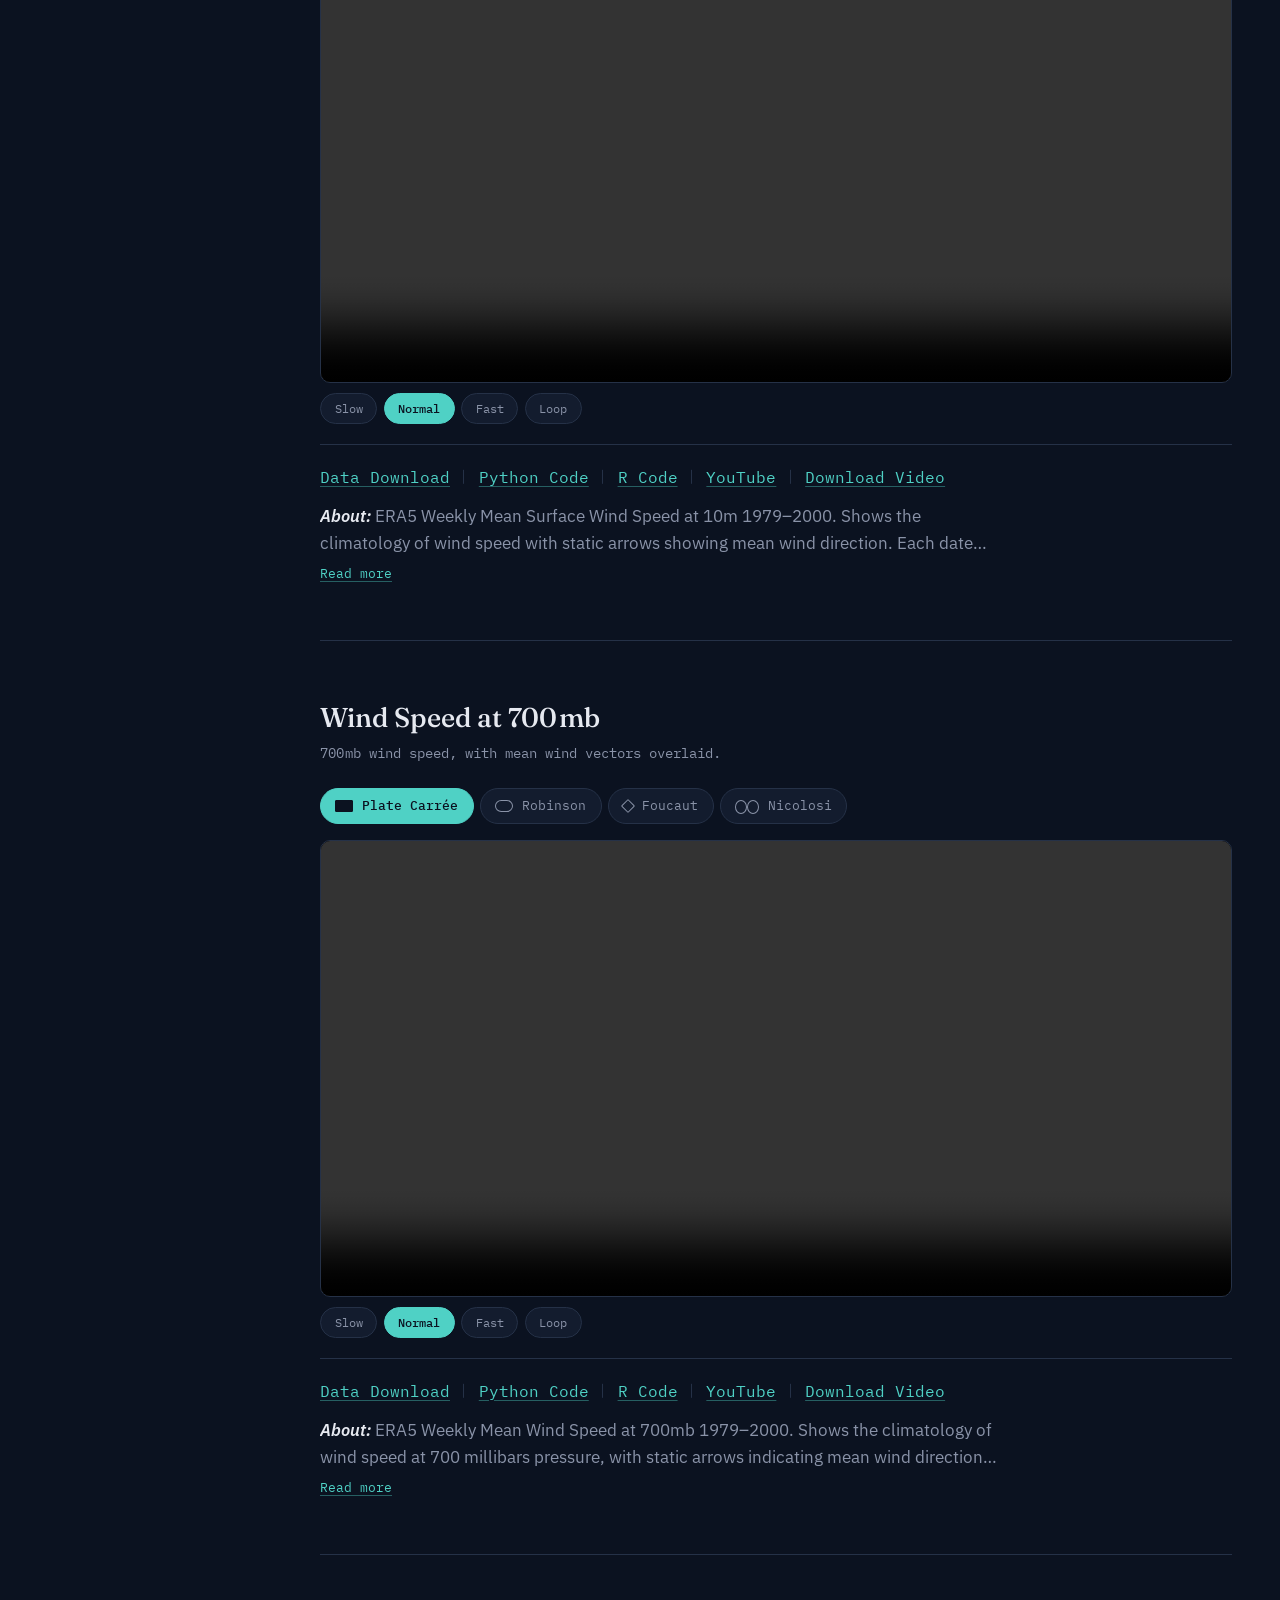
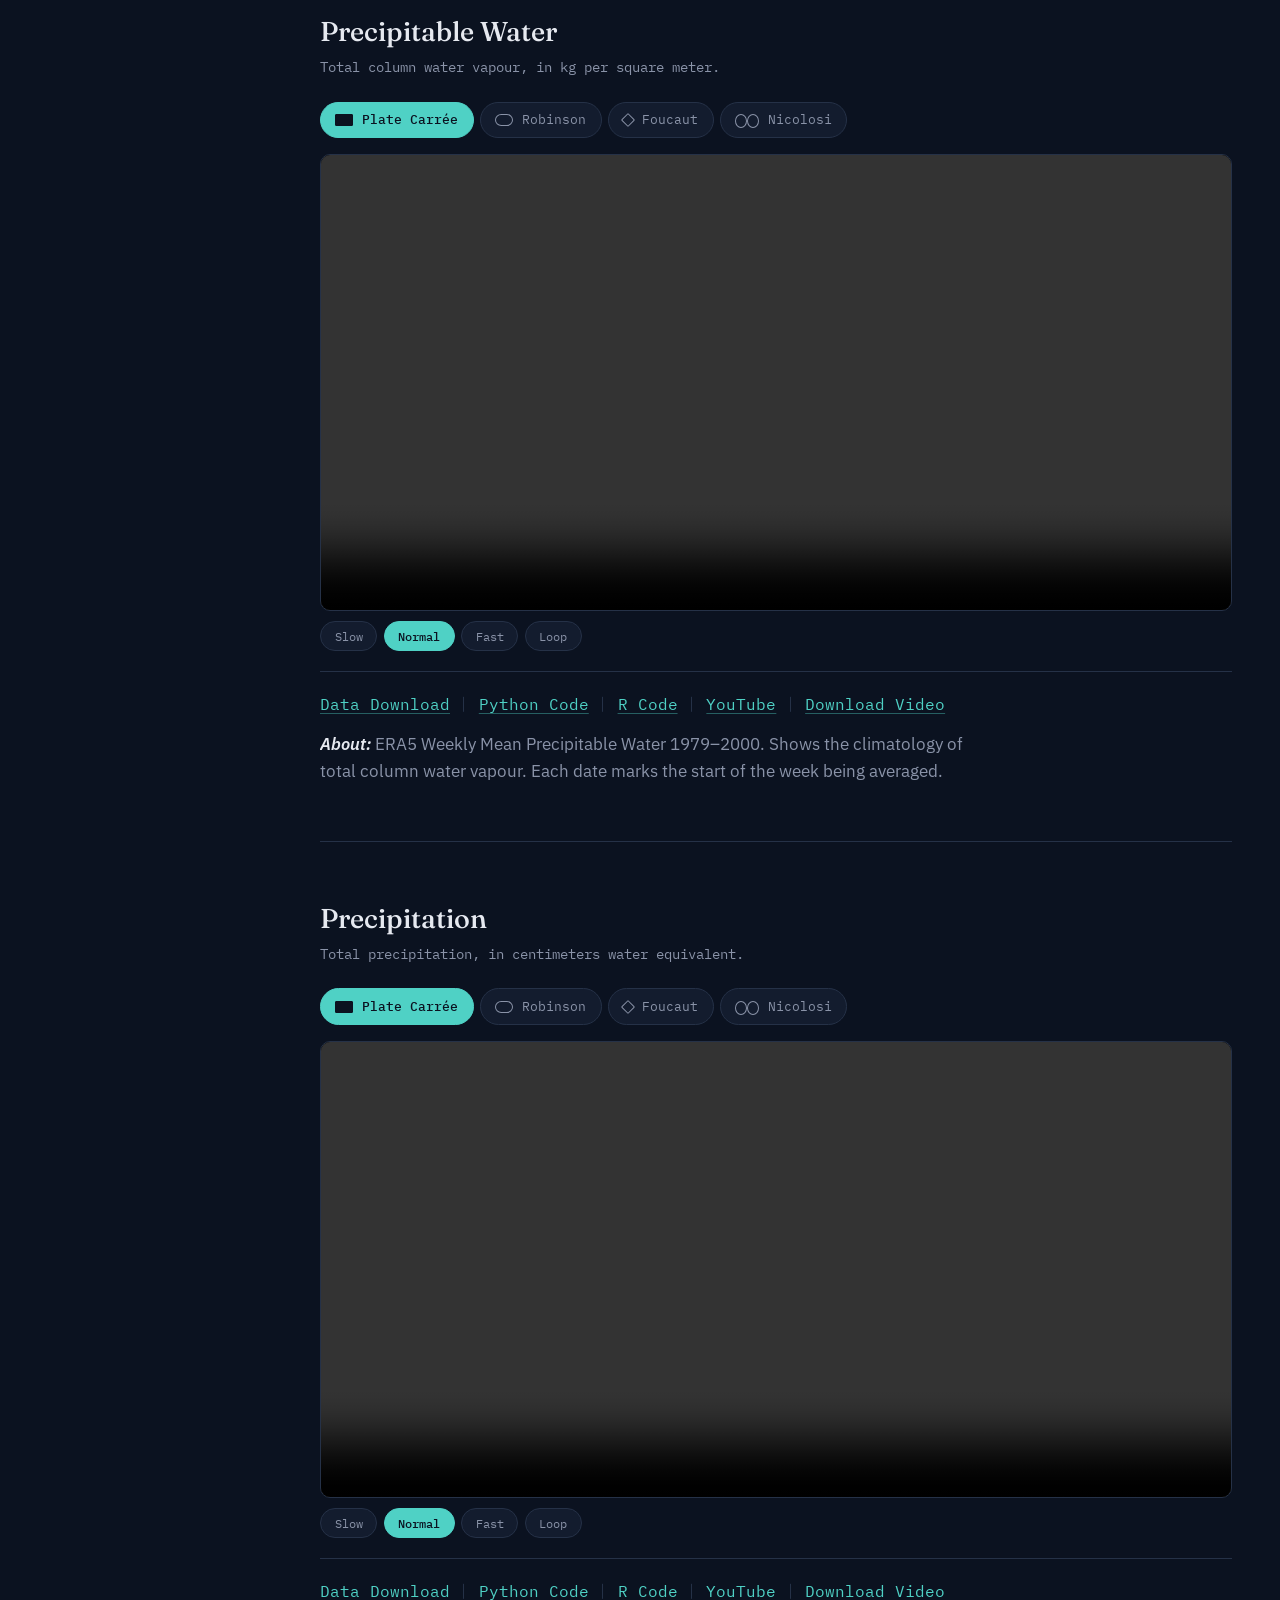
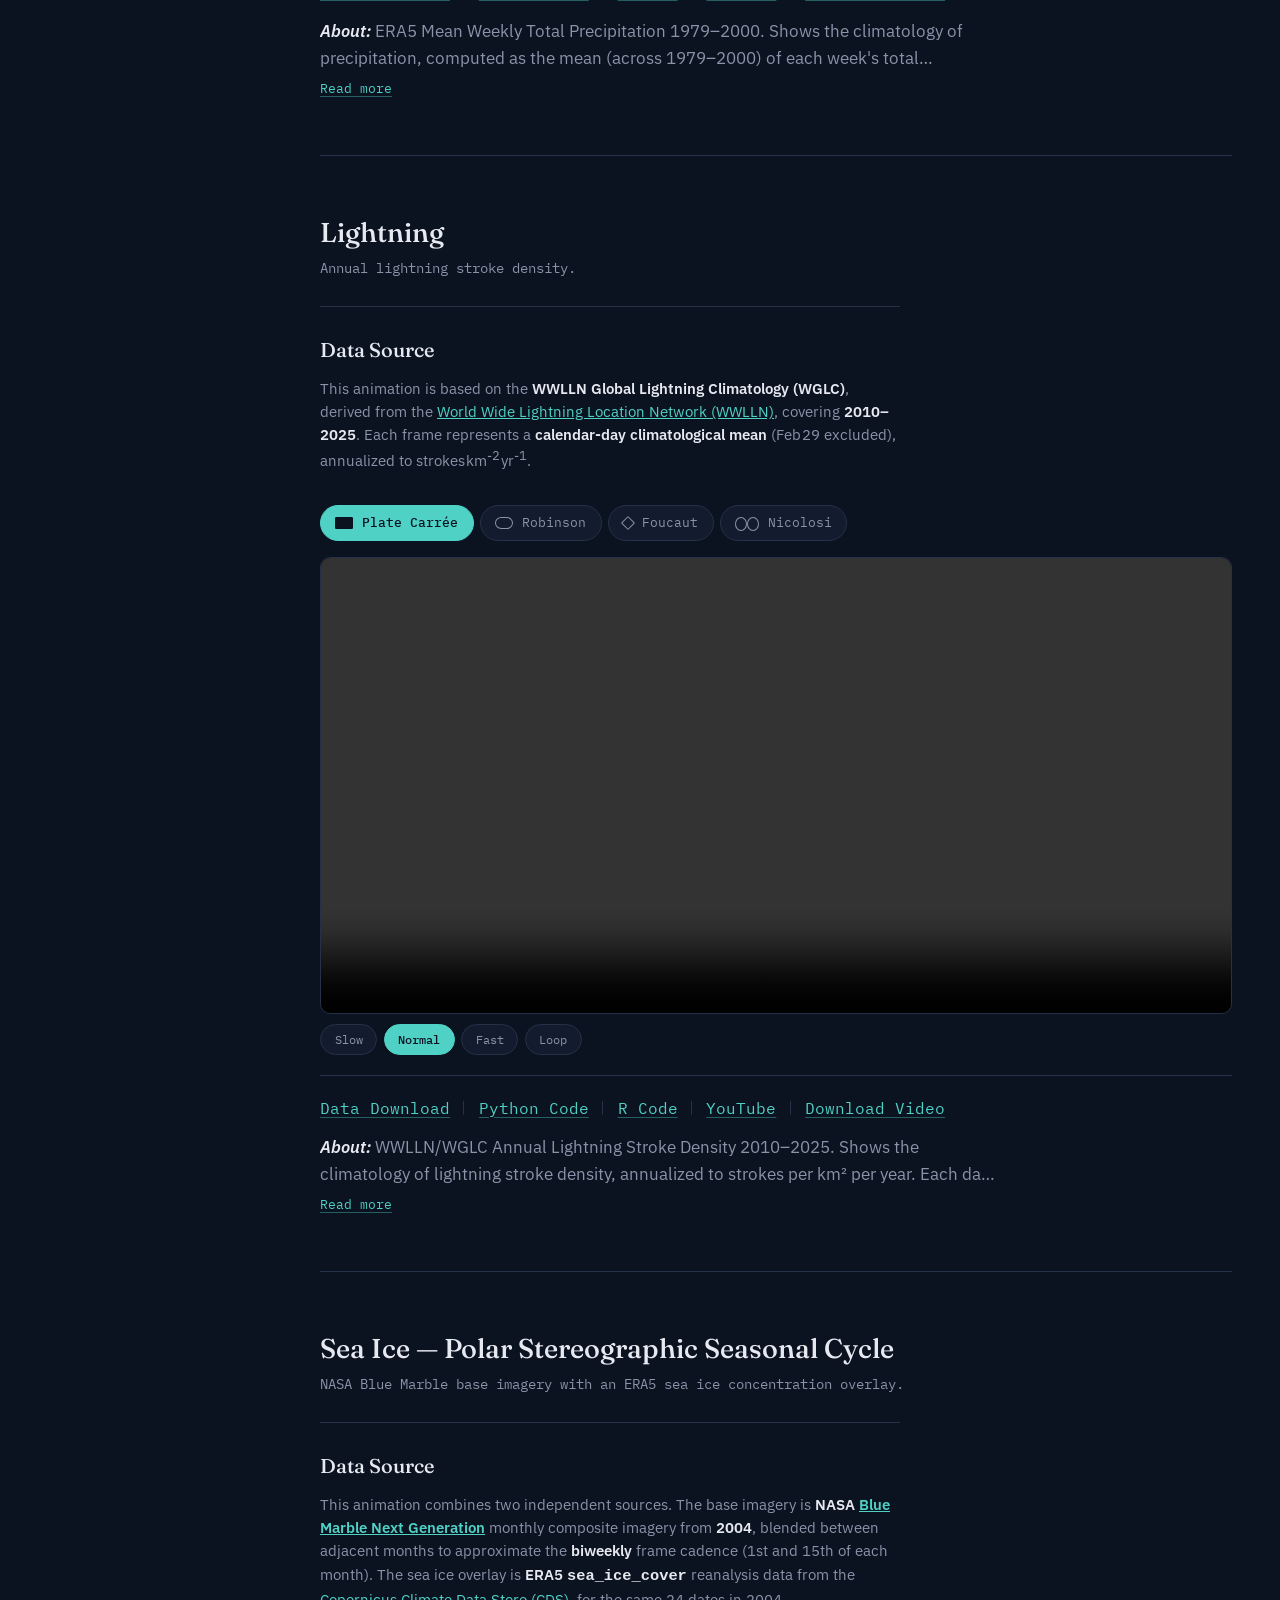
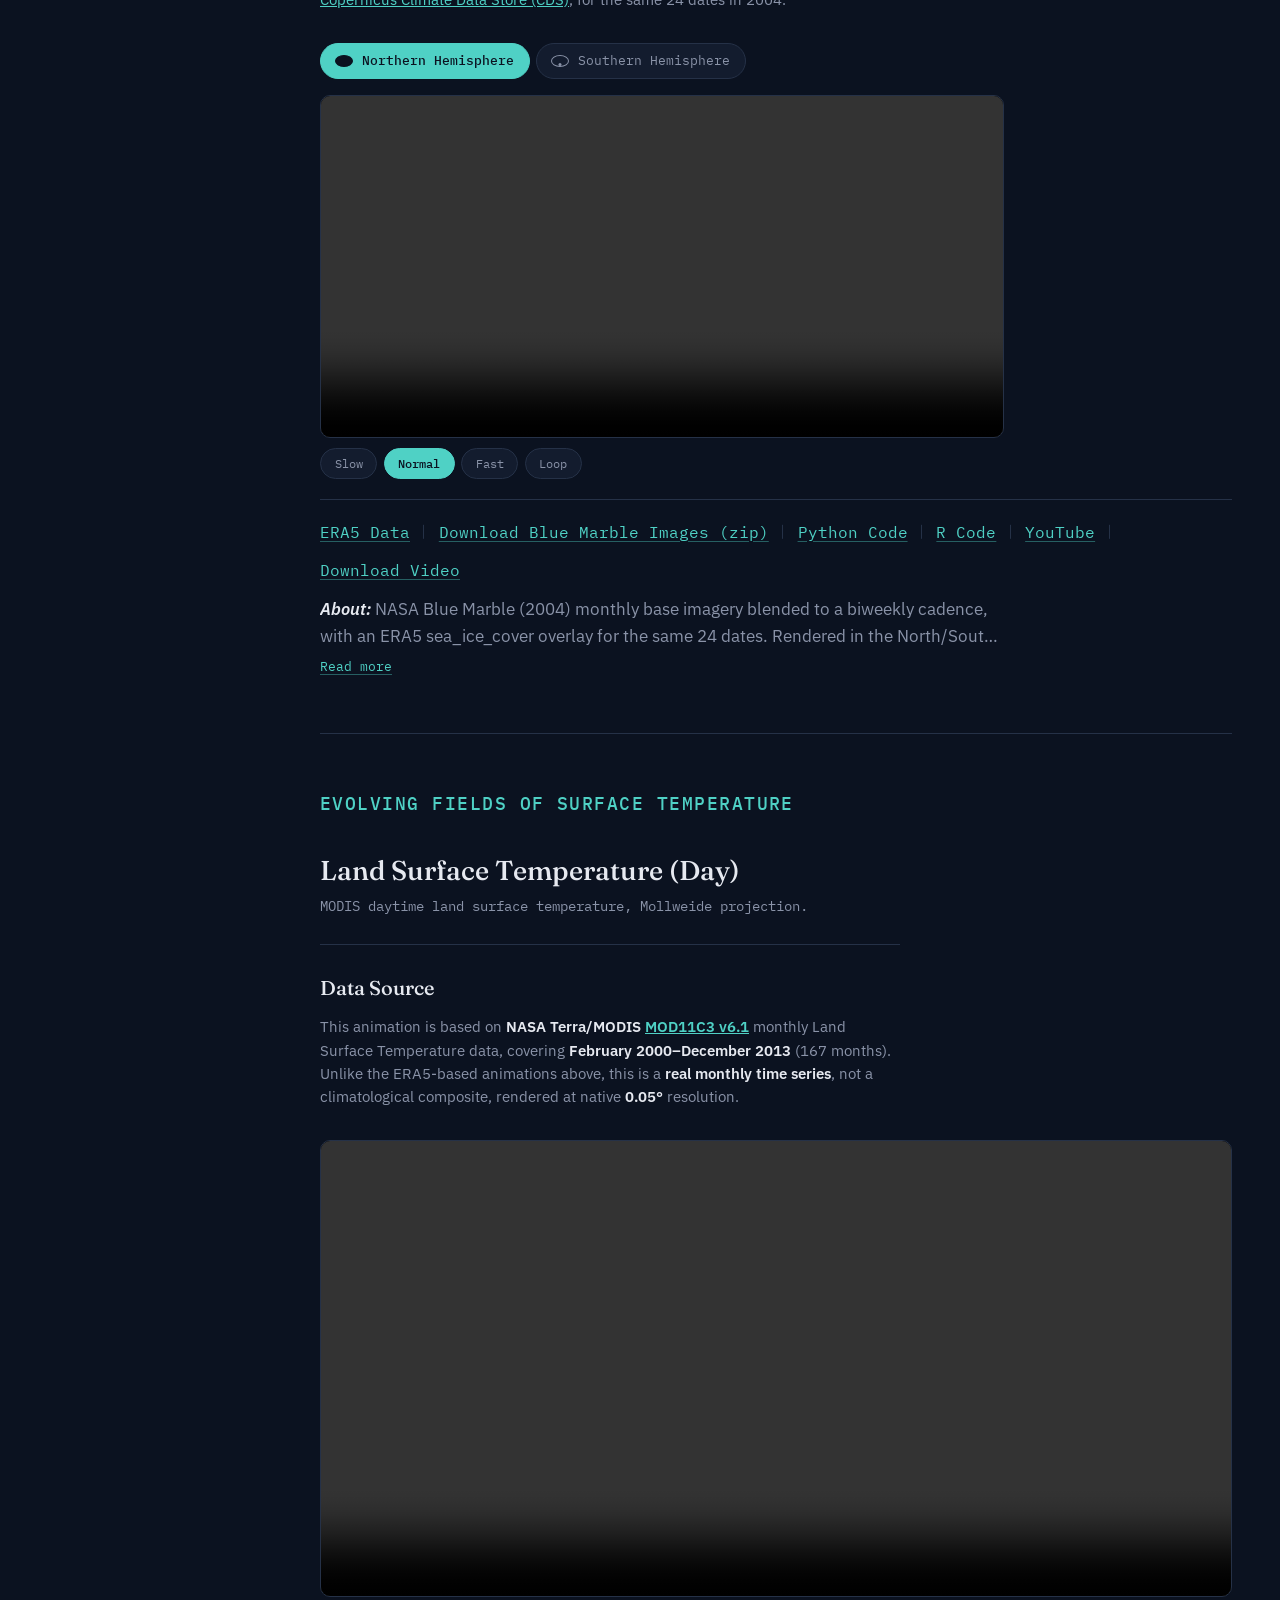
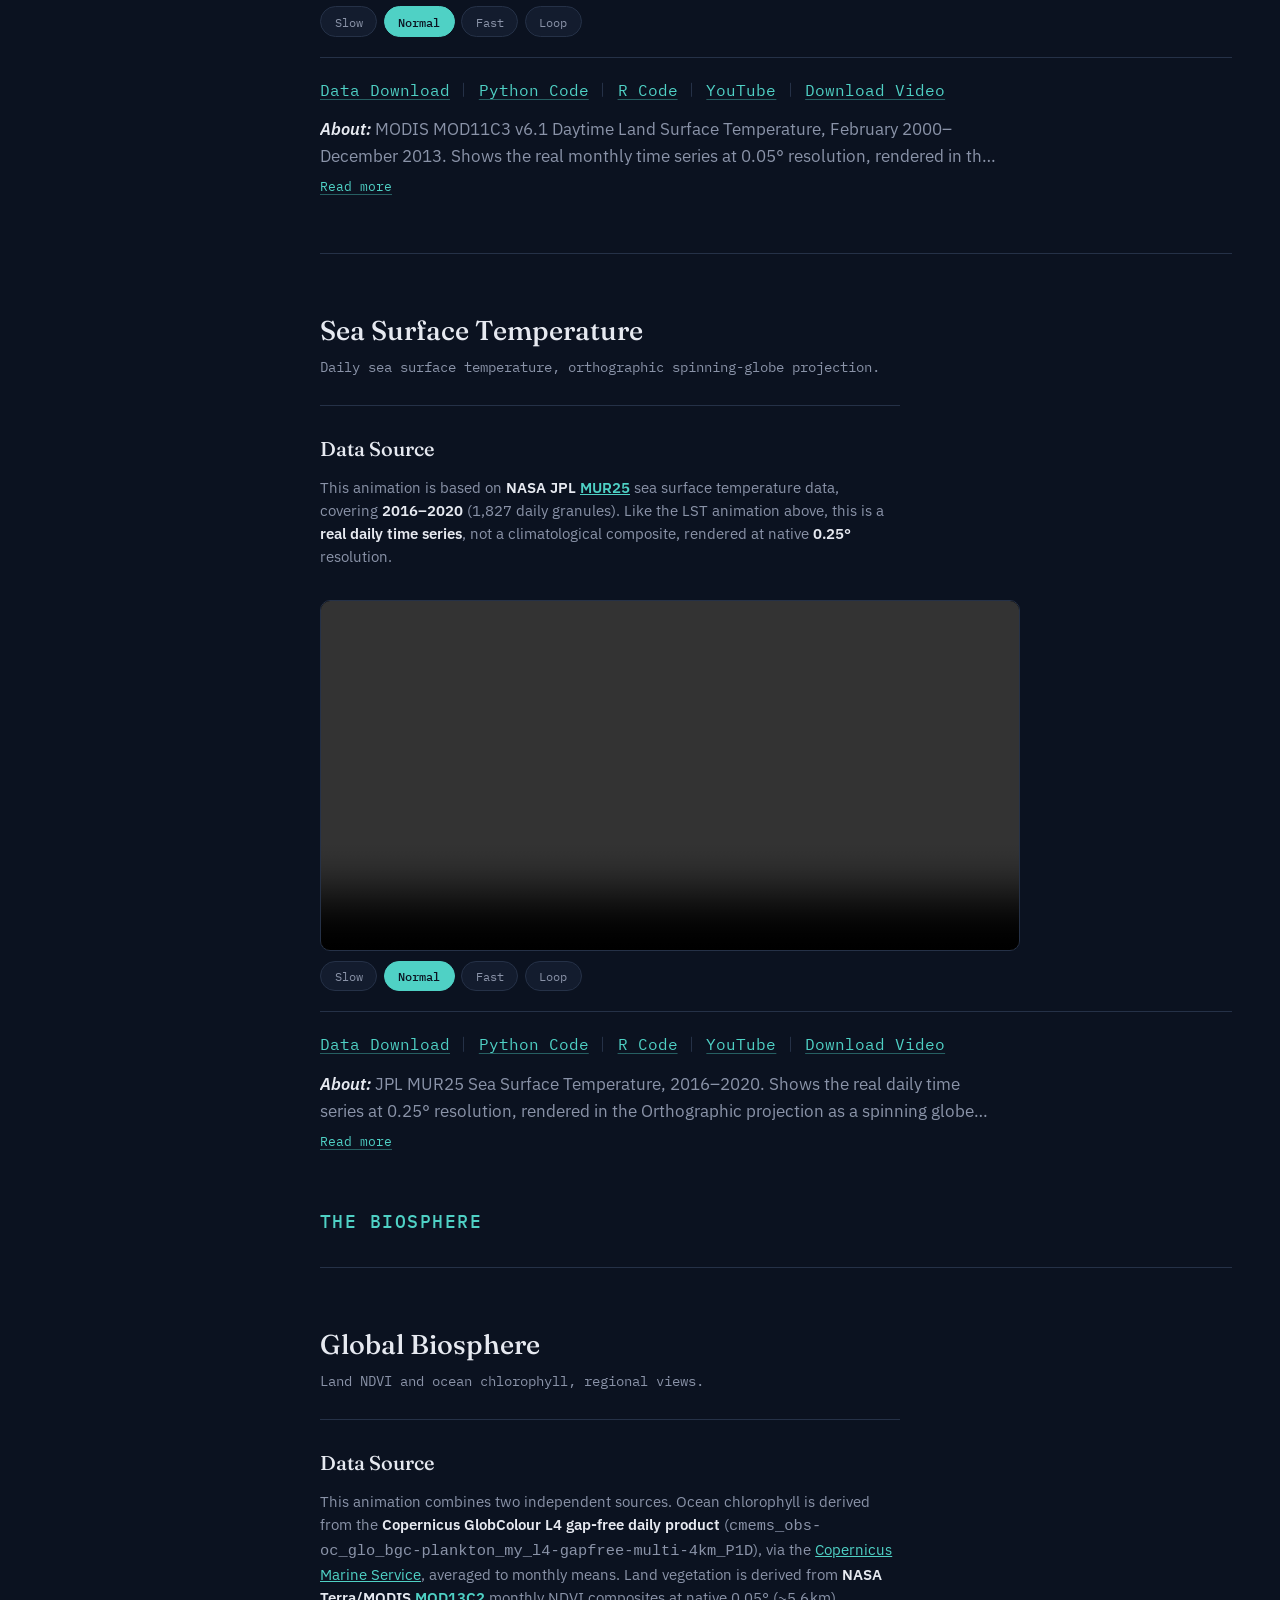
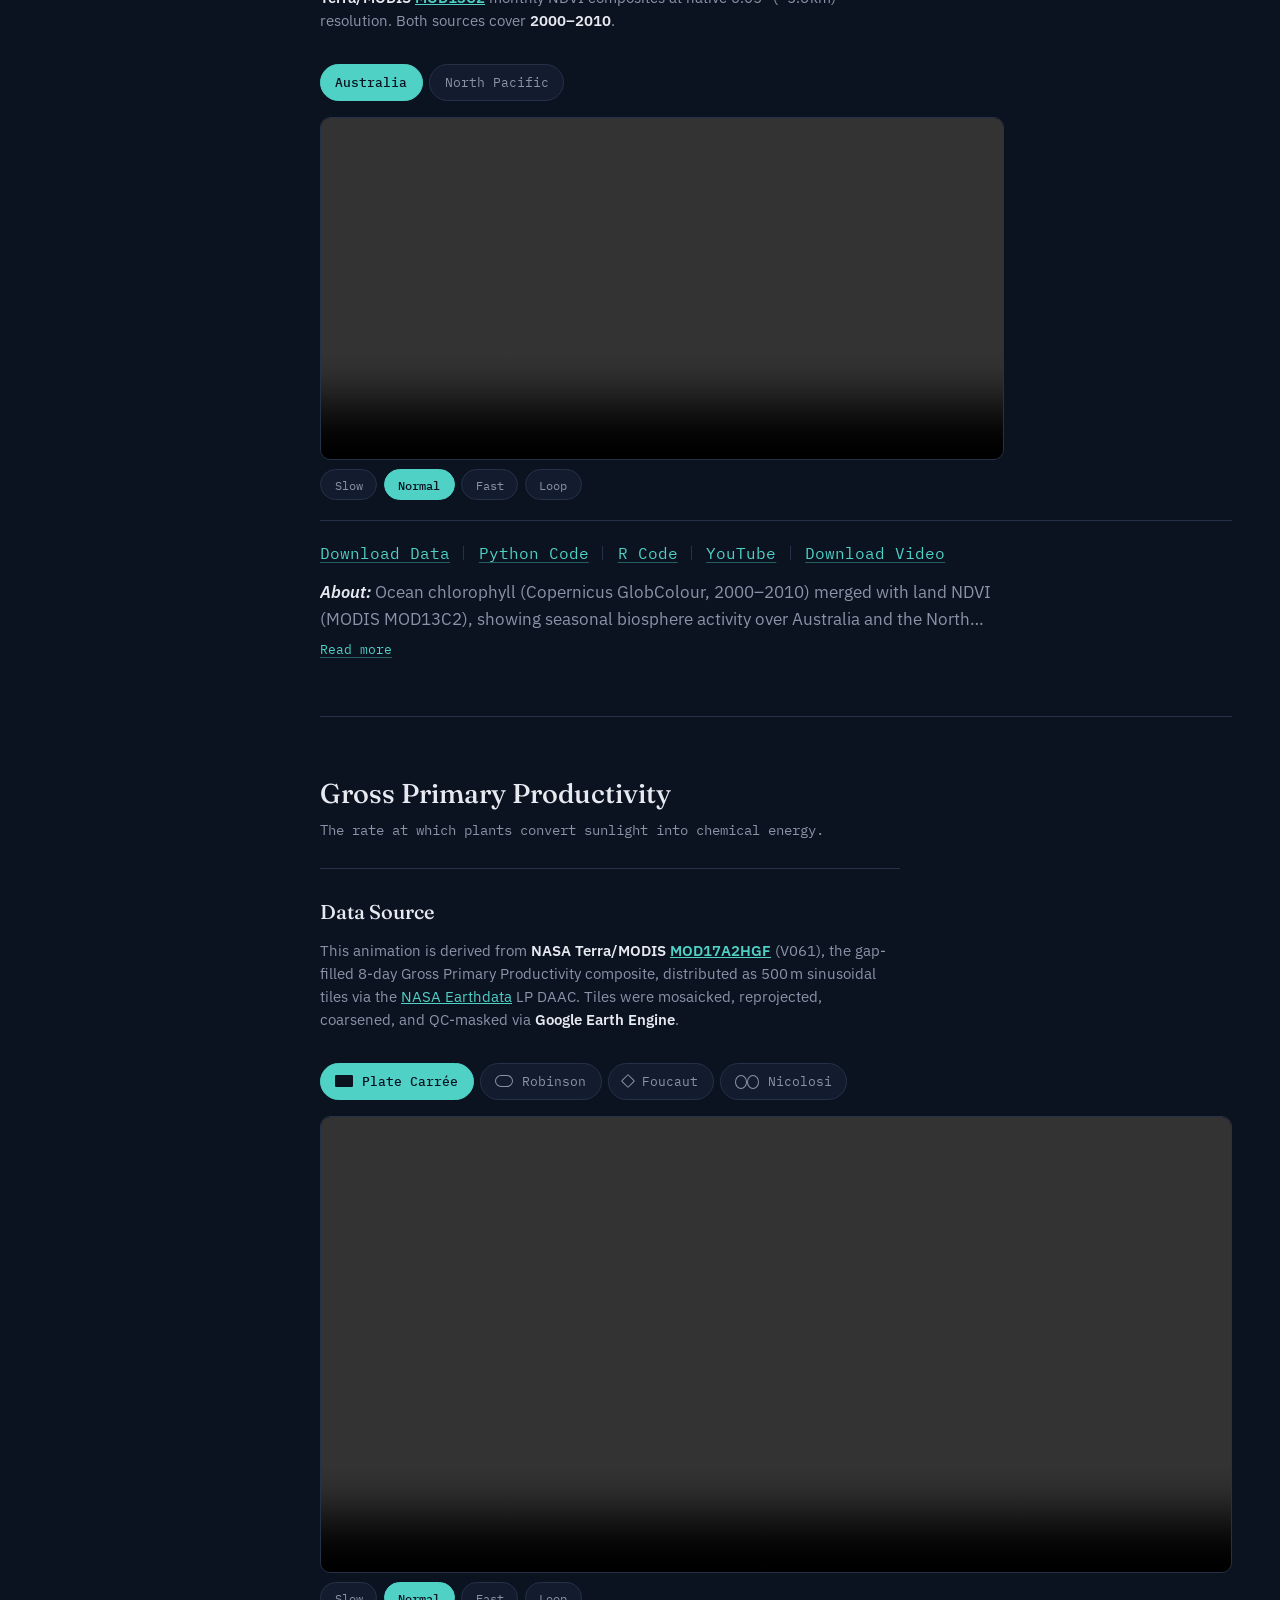
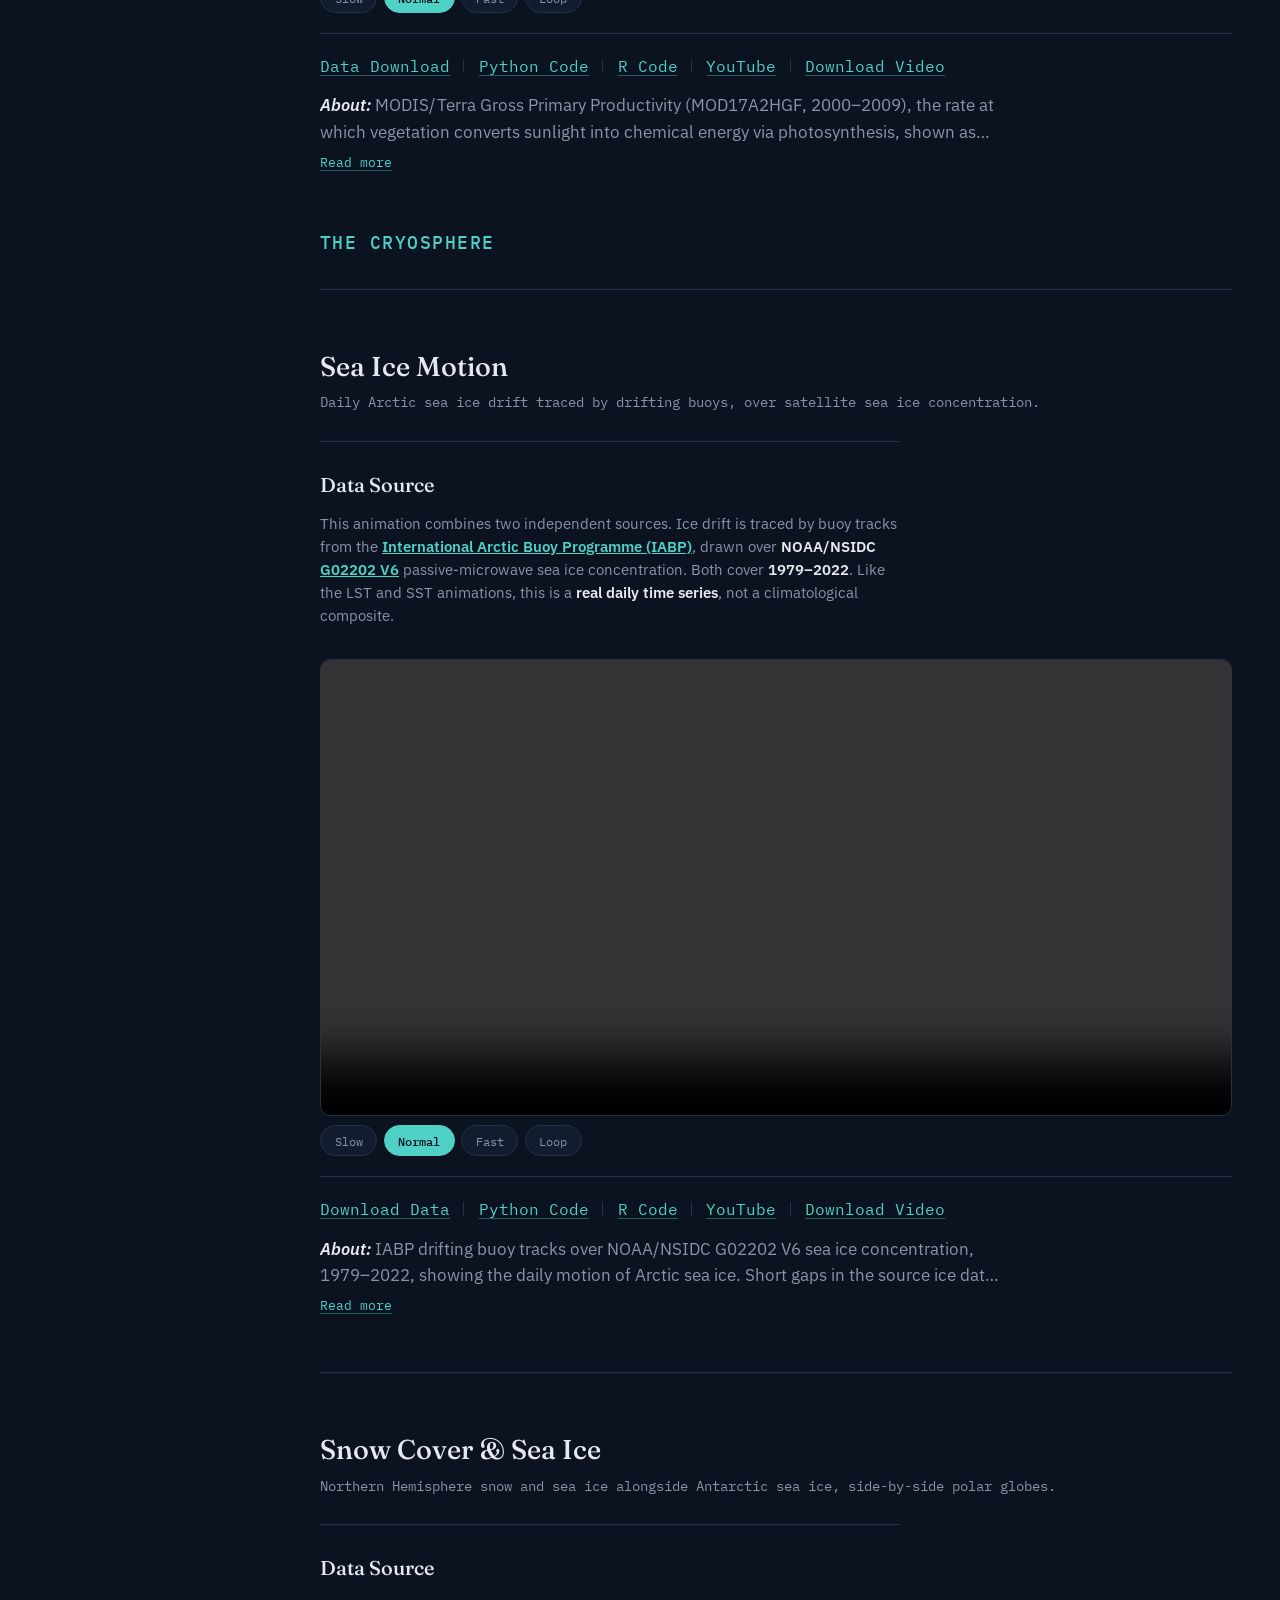
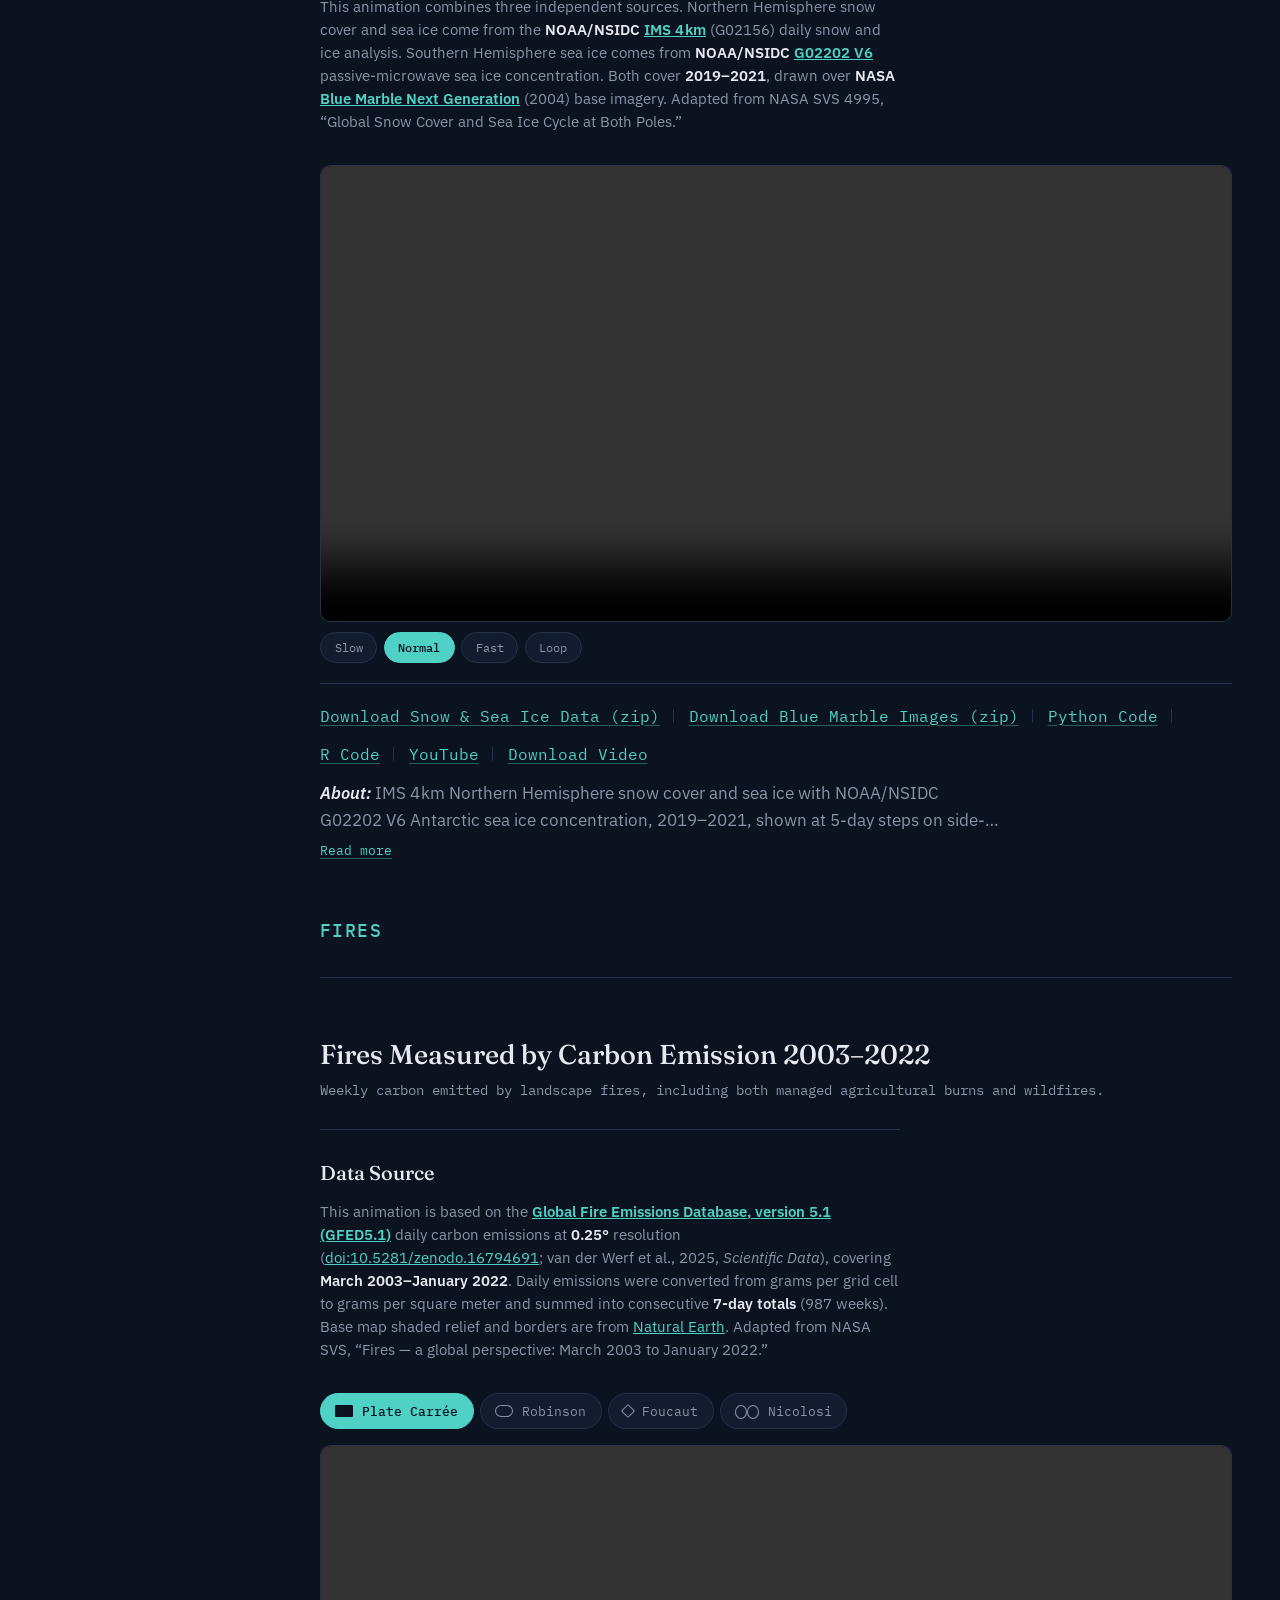
==== commit c25d2126: "Add sticky sidebar navigation with scroll-spy to the site" ====
--- a/docs/index.html
+++ b/docs/index.html
@@ -10,6 +10,9 @@
 <link rel="stylesheet" href="style.css">
 </head>
 <body>
+
+<button class="side-nav-toggle" id="side-nav-toggle" type="button" aria-expanded="false" aria-controls="side-nav">Contents</button>
+<aside class="side-nav" id="side-nav" aria-label="Library contents"></aside>
 
 <header class="site-header">
   <p class="eyebrow">Version 1.0.0 (2026)</p>
@@ -1785,10 +1788,10 @@
       <div class="meta-links">
         <a href="https://github.com/WaverleyMoody/climate-animations/releases/download/carbon_species_v1.0/MERRA2_COCL_hourly_2019-06-08.nc">Download Data</a>
         <a class="code-link"
-           href="https://github.com/WaverleyMoody/climate-animations/blob/main/C02_arctic/arctic_co_orthographic.py"
-           target="_blank" rel="noopener">Python Code</a>
-        <a class="code-link"
-           href="https://github.com/WaverleyMoody/climate-animations/blob/main/C02_arctic/arctic_co_orthographic.R"
+           href="https://github.com/WaverleyMoody/climate-animations/blob/main/co_arctic/arctic_co_orthographic.py"
+           target="_blank" rel="noopener">Python Code</a>
+        <a class="code-link"
+           href="https://github.com/WaverleyMoody/climate-animations/blob/main/co_arctic/arctic_co_orthographic.R"
            target="_blank" rel="noopener">R Code</a>
         <a class="youtube-link"
            href="https://youtu.be/ylYBfQddKHE"
--- a/docs/style.css
+++ b/docs/style.css
@@ -549,4 +549,125 @@
 #sst .speed-controls,
 #arctic_smoke .speed-controls {
   max-width: 700px;
-}+}
+/* ─────────────────────────  Sticky sidebar  ───────────────────────── */
+.side-nav {
+  position: fixed;
+  top: 0;
+  left: 0;
+  bottom: 0;
+  width: 272px;
+  padding: 2rem 1.1rem 2rem 1.4rem;
+  overflow-y: auto;
+  background: rgba(11, 18, 32, 0.96);
+  border-right: 1px solid var(--line);
+  z-index: 50;
+  transform: translateX(-100%);
+  transition: transform 0.2s ease;
+}
+
+.side-nav.is-open { transform: translateX(0); }
+
+.side-nav-title {
+  display: block;
+  font-family: var(--font-mono);
+  font-size: 0.72rem;
+  letter-spacing: 0.08em;
+  text-transform: uppercase;
+  color: var(--text-muted);
+  text-decoration: none;
+  margin: 0 0 1.1rem;
+}
+
+.side-nav-title:hover { color: var(--teal); }
+
+.side-nav ul { list-style: none; margin: 0; padding: 0; }
+
+.side-nav-cat {
+  display: flex;
+  justify-content: space-between;
+  align-items: baseline;
+  gap: 0.6rem;
+  padding: 0.45rem 0.6rem;
+  border-radius: 6px;
+  font-family: var(--font-display);
+  font-size: 0.95rem;
+  line-height: 1.3;
+  color: var(--text);
+  text-decoration: none;
+}
+
+.side-nav-cat:hover { background: var(--surface); }
+
+.side-nav-count {
+  flex: none;
+  font-family: var(--font-mono);
+  font-size: 0.7rem;
+  color: var(--text-muted);
+}
+
+.side-nav-group.is-active > .side-nav-cat { color: var(--teal); }
+.side-nav-group.is-active > .side-nav-cat .side-nav-count { color: var(--teal); }
+
+.side-nav-items {
+  display: none;
+  margin: 0.15rem 0 0.5rem 0.9rem;
+  border-left: 1px solid var(--line);
+}
+
+.side-nav-group.is-open > .side-nav-items { display: block; }
+
+.side-nav-link {
+  display: block;
+  padding: 0.3rem 0.6rem 0.3rem 0.8rem;
+  margin-left: -1px;
+  border-left: 2px solid transparent;
+  font-family: var(--font-body);
+  font-size: 0.82rem;
+  line-height: 1.35;
+  color: var(--text-muted);
+  text-decoration: none;
+}
+
+.side-nav-link:hover { color: var(--text); }
+
+.side-nav-link.is-active {
+  color: var(--teal);
+  border-left-color: var(--teal);
+}
+
+.side-nav a:focus-visible,
+.side-nav-toggle:focus-visible {
+  outline: 2px solid var(--teal);
+  outline-offset: 2px;
+}
+
+.side-nav-toggle {
+  position: fixed;
+  top: 0.75rem;
+  left: 0.75rem;
+  z-index: 60;
+  padding: 0.45rem 0.8rem;
+  background: var(--surface);
+  border: 1px solid var(--line);
+  border-radius: 8px;
+  color: var(--text);
+  font-family: var(--font-mono);
+  font-size: 0.76rem;
+  letter-spacing: 0.04em;
+  text-transform: uppercase;
+  cursor: pointer;
+}
+
+.side-nav-toggle:hover { border-color: var(--teal); }
+
+/* Wide screens: sidebar is permanently pinned, content shifts right. */
+@media (min-width: 1100px) {
+  body { padding-left: 272px; }
+  .side-nav { transform: none; }
+  .side-nav-toggle { display: none; }
+}
+
+@media (prefers-reduced-motion: reduce) {
+  .side-nav { transition: none; }
+}
